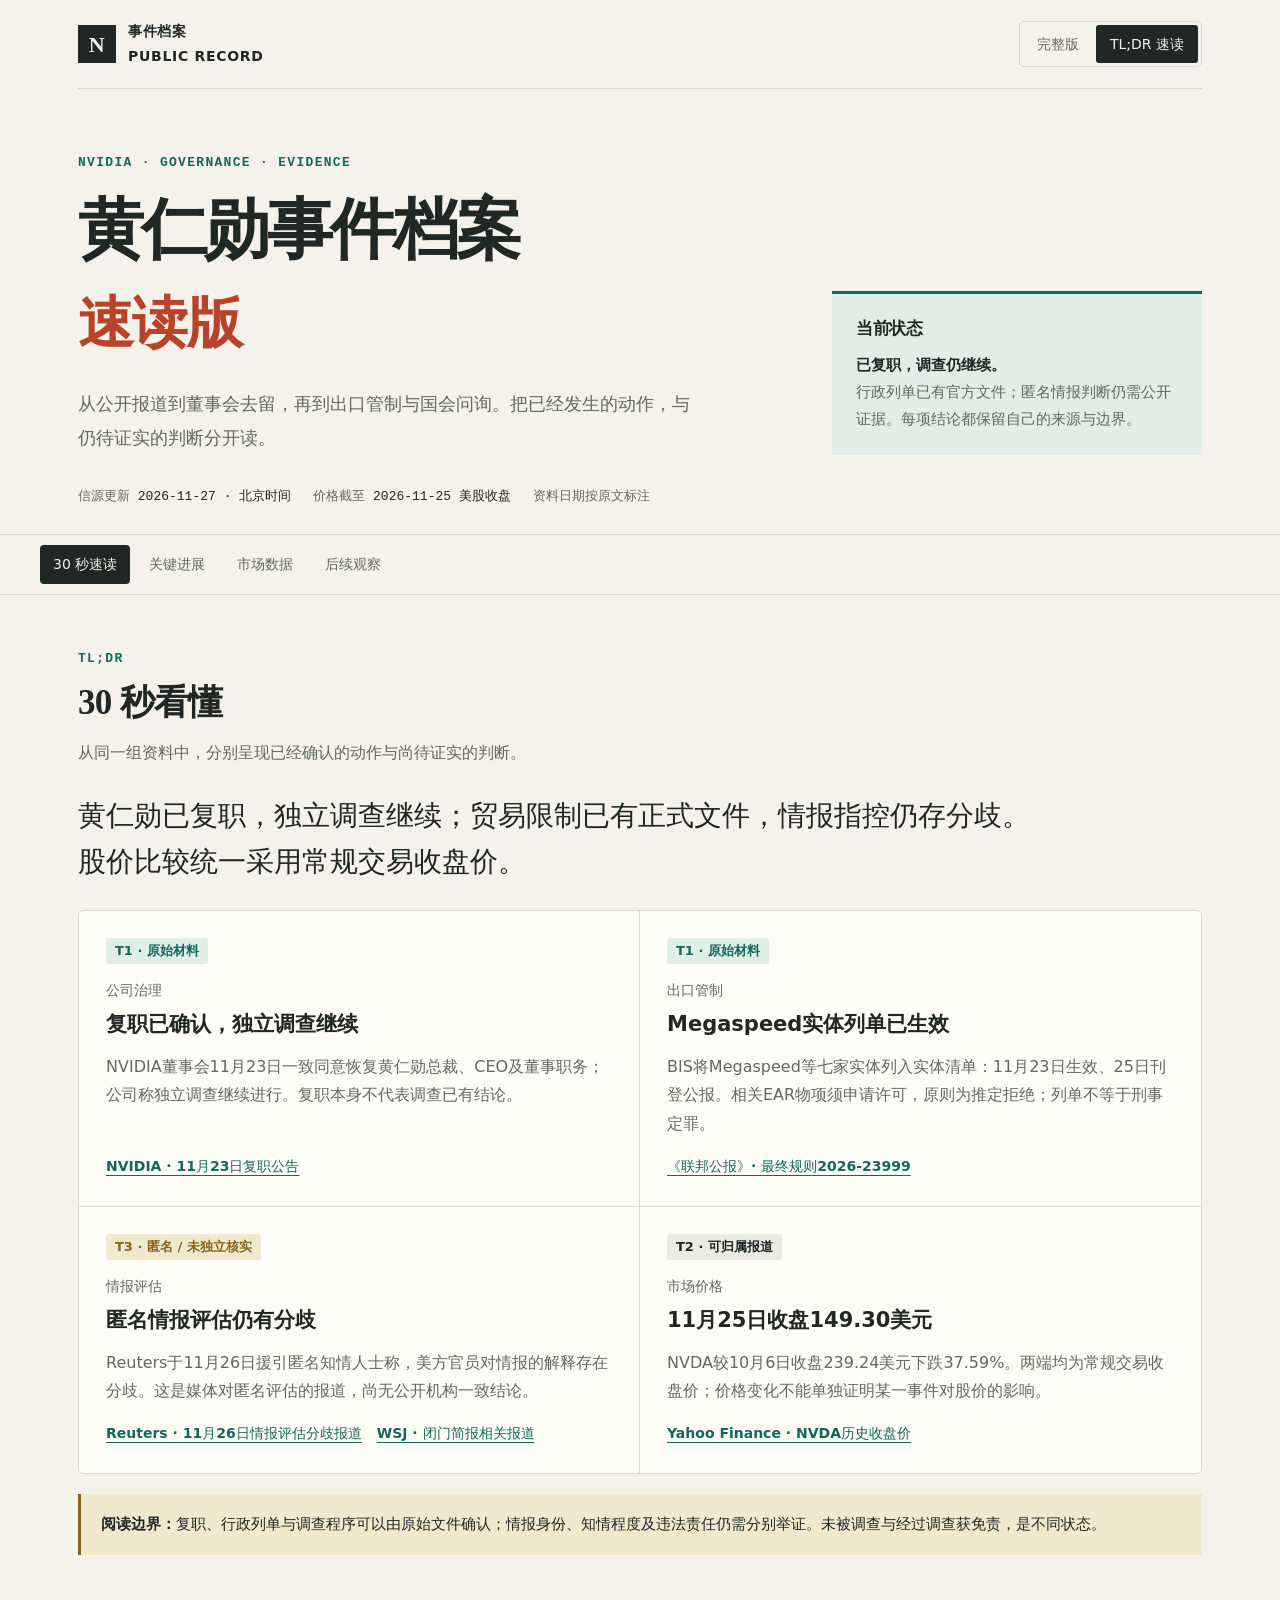
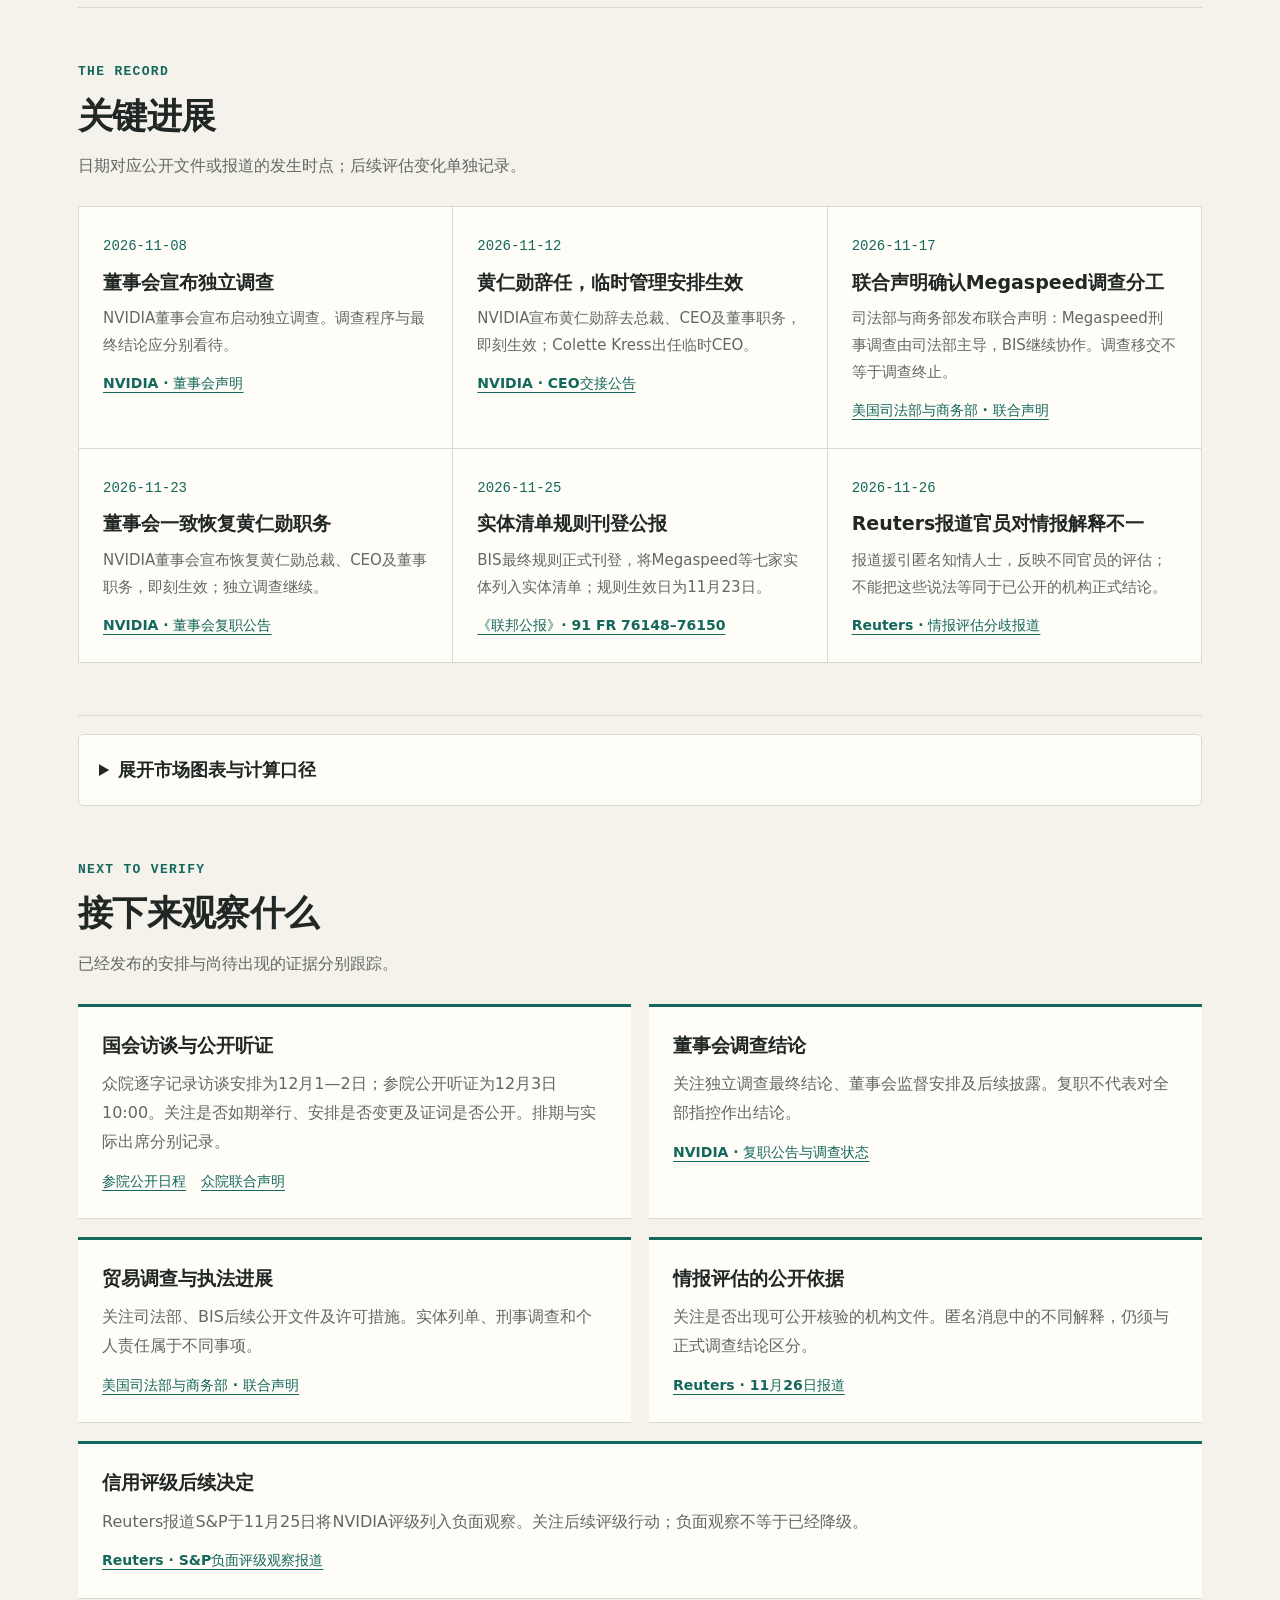
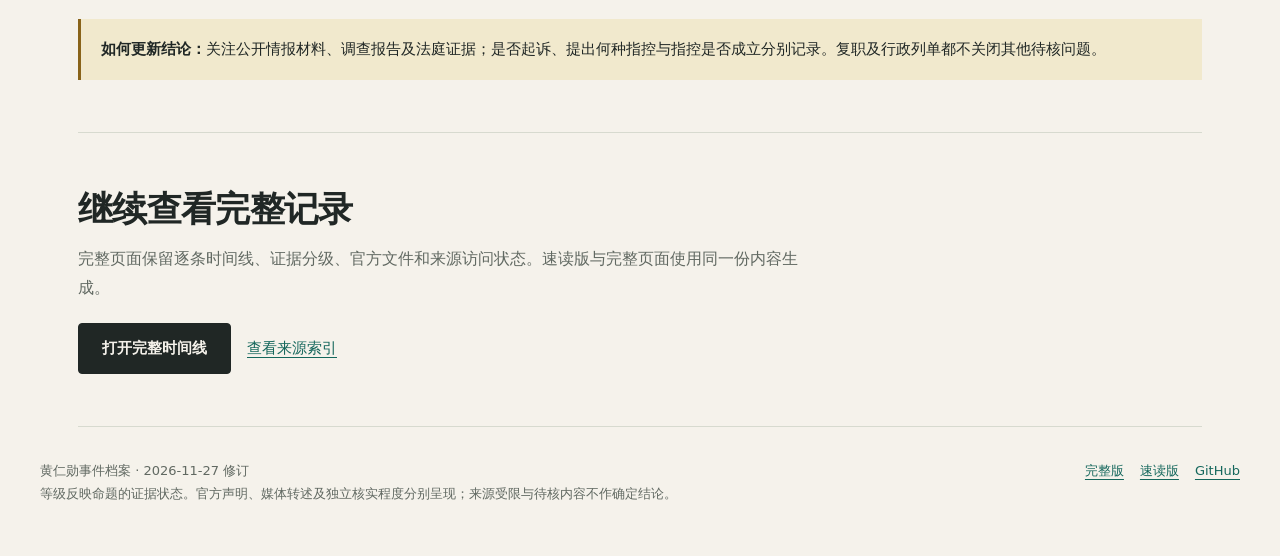
==== tldr.html @ 123e8fb9 "feat: publish audited timeline and TLDR redesign Publish synchronized full and TLDR editions with ev" ====
<!doctype html><html lang="zh-CN"><head><meta charset="utf-8"><meta name="viewport" content="width=device-width,initial-scale=1"><meta name="color-scheme" content="light dark"><title>黄仁勋事件档案 · 速读版</title><meta name="description" content="黄仁勋事件的公开记录与信源审计：区分官方文件、媒体报道与待核判断。2026-11-27更新；完整时间线与TLDR同源。"><link rel="icon" href="data:image/svg+xml,%3Csvg xmlns=%27http://www.w3.org/2000/svg%27 viewBox=%270 0 64 64%27%3E%3Crect width=%2764%27 height=%2764%27 fill=%27%2314675c%27/%3E%3Ctext x=%2732%27 y=%2745%27 text-anchor=%27middle%27 fill=%27white%27 font-size=%2740%27 font-family=%27Georgia%27%3EN%3C/text%3E%3C/svg%3E"><link rel="stylesheet" href="assets/site.css"><link rel="stylesheet" href="assets/market.css"><script defer src="assets/site.js"></script><script defer src="assets/market.js"></script></head><body class="short"><a class="skip" href="#main">跳到正文</a><header class="frame"><div class="topbar"><a class="brand" href="index.html"><span class="brand-mark" aria-hidden="true">N</span><span>事件档案<br>PUBLIC RECORD</span></a><nav class="edition-tabs" aria-label="阅读版本"><a href="index.html" >完整版</a><a href="tldr.html" aria-current=page>TL;DR 速读</a></nav></div><div class="hero"><div><p class="eyebrow">NVIDIA · GOVERNANCE · EVIDENCE</p><h1>黄仁勋事件档案<em>速读版</em></h1><p class="hero-dek">从公开报道到董事会去留，再到出口管制与国会问询。把已经发生的动作，与仍待证实的判断分开读。</p></div><aside class="hero-aside"><h2>当前状态</h2><p><strong>已复职，调查仍继续。</strong><br>行政列单已有官方文件；匿名情报判断仍需公开证据。每项结论都保留自己的来源与边界。</p></aside></div><div class="audit-stamp"><span>信源更新 <b>2026-11-27 · 北京时间</b></span><span>价格截至 <b>2026-11-25 美股收盘</b></span><span>资料日期按原文标注</span></div></header><div class="nav-shell"><nav class="frame section-nav" aria-label="章节导航"><a href="#summary">30 秒速读</a><a href="#overview">关键进展</a><a href="#market-details">市场数据</a><a href="#verdict">后续观察</a></nav></div><main class="frame" id="main"><section id="summary" class="section"><div class="section-head"><div><p class=eyebrow>TL;DR</p><h2>30 秒看懂</h2><p class=section-intro>从同一组资料中，分别呈现已经确认的动作与尚待证实的判断。</p></div></div><p class="summary-lead">黄仁勋已复职，独立调查继续；贸易限制已有正式文件，情报指控仍存分歧。股价比较统一采用常规交易收盘价。</p><div class="summary-grid"><article class="summary-card"><span class="badge t1">T1 · 原始材料</span><p class="small-label">公司治理</p><h3>复职已确认，独立调查继续</h3><p>NVIDIA董事会11月23日一致同意恢复黄仁勋总裁、CEO及董事职务；公司称独立调查继续进行。复职本身不代表调查已有结论。</p><div class="link-row"><a href="https://nvidianews.nvidia.com/news/nvidia-board-reinstates-jensen-huang-as-president-ceo-and-board-director" target="_blank" rel="noopener noreferrer">NVIDIA · 11月23日复职公告</a></div></article><article class="summary-card"><span class="badge t1">T1 · 原始材料</span><p class="small-label">出口管制</p><h3>Megaspeed实体列单已生效</h3><p>BIS将Megaspeed等七家实体列入实体清单：11月23日生效、25日刊登公报。相关EAR物项须申请许可，原则为推定拒绝；列单不等于刑事定罪。</p><div class="link-row"><a href="https://www.govinfo.gov/content/pkg/FR-2026-11-25/html/2026-23999.htm" target="_blank" rel="noopener noreferrer">《联邦公报》· 最终规则2026-23999</a></div></article><article class="summary-card"><span class="badge t3">T3 · 匿名 / 未独立核实</span><p class="small-label">情报评估</p><h3>匿名情报评估仍有分歧</h3><p>Reuters于11月26日援引匿名知情人士称，美方官员对情报的解释存在分歧。这是媒体对匿名评估的报道，尚无公开机构一致结论。</p><div class="link-row"><a href="https://www.reuters.com/world/us/us-officials-divided-over-chinese-spying-allegations-following-jensen-huangs-2026-11-26/" target="_blank" rel="noopener noreferrer">Reuters · 11月26日情报评估分歧报道</a><a href="https://www.wsj.com/politics/national-security/no-evidence-china-orchestrated-jensen-huangs-affair-officials-brief-congress-00228bb7" target="_blank" rel="noopener noreferrer">WSJ · 闭门简报相关报道</a></div></article><article class="summary-card"><span class="badge t2">T2 · 可归属报道</span><p class="small-label">市场价格</p><h3>11月25日收盘149.30美元</h3><p>NVDA较10月6日收盘239.24美元下跌37.59%。两端均为常规交易收盘价；价格变化不能单独证明某一事件对股价的影响。</p><div class="link-row"><a href="https://finance.yahoo.com/quote/NVDA/history/" target="_blank" rel="noopener noreferrer">Yahoo Finance · NVDA历史收盘价</a></div></article></div><p class="reading-boundary"><b>阅读边界：</b>复职、行政列单与调查程序可以由原始文件确认；情报身份、知情程度及违法责任仍需分别举证。未被调查与经过调查获免责，是不同状态。</p></section><section id="overview" class="section"><div class="section-head"><div><p class=eyebrow>THE RECORD</p><h2>关键进展</h2><p class=section-intro>日期对应公开文件或报道的发生时点；后续评估变化单独记录。</p></div></div><div class="milestone-grid"><article class="milestone"><time>2026-11-08</time><h3>董事会宣布独立调查</h3><p>NVIDIA董事会宣布启动独立调查。调查程序与最终结论应分别看待。</p><div class="link-row"><a href="https://nvidianews.nvidia.com/news/statement-from-nvidia-board-of-directors" target="_blank" rel="noopener noreferrer">NVIDIA · 董事会声明</a></div></article><article class="milestone"><time>2026-11-12</time><h3>黄仁勋辞任，临时管理安排生效</h3><p>NVIDIA宣布黄仁勋辞去总裁、CEO及董事职务，即刻生效；Colette Kress出任临时CEO。</p><div class="link-row"><a href="https://nvidianews.nvidia.com/news/nvidia-announces-ceo-transition" target="_blank" rel="noopener noreferrer">NVIDIA · CEO交接公告</a></div></article><article class="milestone"><time>2026-11-17</time><h3>联合声明确认Megaspeed调查分工</h3><p>司法部与商务部发布联合声明：Megaspeed刑事调查由司法部主导，BIS继续协作。调查移交不等于调查终止。</p><div class="link-row"><a href="https://www.justice.gov/opa/pr/joint-statement-department-commerce-and-department-justice-megaspeed-investigation" target="_blank" rel="noopener noreferrer">美国司法部与商务部 · 联合声明</a></div></article><article class="milestone"><time>2026-11-23</time><h3>董事会一致恢复黄仁勋职务</h3><p>NVIDIA董事会宣布恢复黄仁勋总裁、CEO及董事职务，即刻生效；独立调查继续。</p><div class="link-row"><a href="https://nvidianews.nvidia.com/news/nvidia-board-reinstates-jensen-huang-as-president-ceo-and-board-director" target="_blank" rel="noopener noreferrer">NVIDIA · 董事会复职公告</a></div></article><article class="milestone"><time>2026-11-25</time><h3>实体清单规则刊登公报</h3><p>BIS最终规则正式刊登，将Megaspeed等七家实体列入实体清单；规则生效日为11月23日。</p><div class="link-row"><a href="https://www.govinfo.gov/content/pkg/FR-2026-11-25/html/2026-23999.htm" target="_blank" rel="noopener noreferrer">《联邦公报》· 91 FR 76148–76150</a></div></article><article class="milestone"><time>2026-11-26</time><h3>Reuters报道官员对情报解释不一</h3><p>报道援引匿名知情人士，反映不同官员的评估；不能把这些说法等同于已公开的机构正式结论。</p><div class="link-row"><a href="https://www.reuters.com/world/us/us-officials-divided-over-chinese-spying-allegations-following-jensen-huangs-2026-11-26/" target="_blank" rel="noopener noreferrer">Reuters · 情报评估分歧报道</a></div></article></div></section><details class="archive-details" id="market-details"><summary>展开市场图表与计算口径</summary><section id="market" class="section market-section" aria-labelledby="market-heading">
  <header class="market-header">
    <div>
      <p class="market-kicker">市场反应 · 收盘口径</p>
      <h2 id="market-heading">反弹之后，回到同一个比较基准</h2>
      <p class="market-intro">复职日上涨后，NVDA 在随后两个交易日累计回落 <strong>9.54%</strong>。截至 11 月 25 日收盘，股价较 10 月 6 日比较基准仍低 <strong>37.59%</strong>。</p>
      <p class="market-asof">数据截至 2026-11-25 美国市场收盘 · <span class="market-badge">T2 · 行情数据</span></p>
    </div>
  </header>

  <div class="market-highlights" aria-label="关键价格变化">
    <div class="market-highlight">
      <span class="market-label">复职日上涨</span>
      <strong class="market-big market-positive">+31.48<span>%</span></strong>
      <p>11-20 至 11-23<br><span class="market-number">$125.53 至 $165.05</span></p>
    </div>
    <div class="market-highlight">
      <span class="market-label">随后两交易日回落</span>
      <strong class="market-big market-negative">−9.54<span>%</span></strong>
      <p>11-23 至 11-25<br><span class="market-number">$165.05 至 $149.30</span></p>
    </div>
    <div class="market-highlight">
      <span class="market-label">距 10 月比较基准</span>
      <strong class="market-big market-negative">−37.59<span>%</span></strong>
      <p>10-06 至 11-25<br><span class="market-number">$239.24 至 $149.30</span></p>
    </div>
  </div>

  <div class="market-explorer" hidden>
    <div class="market-chart-heading">
      <div>
        <p class="market-kicker">选定交易日 · 2026</p>
        <h3 id="market-chart-heading">五个收盘时点</h3>
      </div>
      <span class="market-badge">T2</span>
    </div>

    <div class="market-controls">
      <fieldset class="market-view-control">
        <legend>图表显示</legend>
        <div class="market-segmented">
          <input type="radio" id="market-view-price" name="market-view" value="price" checked>
          <label for="market-view-price">收盘价格</label>
          <input type="radio" id="market-view-return" name="market-view" value="return">
          <label for="market-view-return">相对涨跌</label>
        </div>
      </fieldset>
      <div class="market-base-control">
        <label for="market-base">比较基准</label>
        <select id="market-base">
          <option value="2026-10-06">10-06 · 比较基准 $239.24</option>
          <option value="2026-11-20">11-20 · 复职前收盘 $125.53</option>
          <option value="2026-11-23">11-23 · 复职日收盘 $165.05</option>
        </select>
      </div>
    </div>

    <figure class="market-figure" aria-labelledby="market-chart-heading" aria-describedby="market-chart-note">
      <div class="market-plot-meta">
        <span id="market-axis-unit">美元 · Close</span>
        <span class="market-baseline-key"><i aria-hidden="true"></i><span id="market-baseline-label">基准 10-06 · $239.24</span></span>
      </div>
      <div class="market-plot">
        <div class="market-axis" aria-hidden="true"></div>
        <div class="market-plot-body">
          <div class="market-grid" aria-hidden="true"></div>
          <div class="market-baseline" aria-hidden="true"></div>
          <div class="market-columns" role="group" aria-label="选择收盘日期；左右方向键切换"></div>
        </div>
      </div>
      <figcaption id="market-chart-note" class="market-chart-note">每一点代表一个收盘价，日期间距不代表间隔天数。青绿表示高于所选基准，赭红表示低于基准。图内标注取整，精确值见下方；未展示日期及日内走势不作插值。</figcaption>
    </figure>

    <div class="market-readout" aria-live="polite" aria-atomic="true">
      <div>
        <p id="market-selected-date" class="market-selected-date">2026-11-25 · 最近已核收盘</p>
        <strong id="market-selected-close" class="market-selected-close">$149.30</strong>
      </div>
      <div class="market-readout-return">
        <span id="market-selected-comparison-label">较 10-06 收盘</span>
        <strong id="market-selected-return" class="market-negative">−37.59%</strong>
        <span id="market-selected-day-change">较上一交易日 −3.91%</span>
      </div>
    </div>
    <p class="market-interaction-hint">点选图中日期查看；键盘可用左右方向键切换日期。</p>
  </div>

  <div class="market-data-block">
    <div class="market-data-heading">
      <h3 id="market-table-heading">收盘数据表</h3>
      <p>图示五个关键交易日；另附 11 月 16 日收盘。</p>
    </div>
    <div class="market-table-scroll" role="region" aria-labelledby="market-table-heading" tabindex="0">
      <table class="market-table">
        <caption>2026 年 · 美元 · 常规交易收盘（T2）</caption>
        <thead>
          <tr><th scope="col">交易日</th><th scope="col">收盘价</th><th scope="col" id="market-table-comparison">较 10-06 收盘</th></tr>
        </thead>
        <tbody>
          <tr data-market-date="2026-10-06" data-market-close="239.24" data-market-plot="true" data-market-event="比较基准">
            <th scope="row"><time datetime="2026-10-06">10-06</time></th><td class="market-number">239.24</td><td class="market-number market-table-return">0.00%</td>
          </tr>
          <tr data-market-date="2026-11-16" data-market-close="156.14" data-market-event="已核收盘" data-market-previous-close="162.85">
            <th scope="row"><time datetime="2026-11-16">11-16</time></th><td class="market-number">156.14</td><td class="market-number market-table-return market-negative">−34.73%</td>
          </tr>
          <tr data-market-date="2026-11-20" data-market-close="125.53" data-market-plot="true" data-market-event="复职前一交易日">
            <th scope="row"><time datetime="2026-11-20">11-20</time></th><td class="market-number">125.53</td><td class="market-number market-table-return market-negative">−47.53%</td>
          </tr>
          <tr data-market-date="2026-11-23" data-market-close="165.05" data-market-plot="true" data-market-event="复职公告当日" data-market-previous-close="125.53">
            <th scope="row"><time datetime="2026-11-23">11-23</time></th><td class="market-number">165.05</td><td class="market-number market-table-return market-negative">−31.01%</td>
          </tr>
          <tr data-market-date="2026-11-24" data-market-close="155.38" data-market-plot="true" data-market-event="复职后首个交易日" data-market-previous-close="165.05">
            <th scope="row"><time datetime="2026-11-24">11-24</time></th><td class="market-number">155.38</td><td class="market-number market-table-return market-negative">−35.05%</td>
          </tr>
          <tr data-market-date="2026-11-25" data-market-close="149.30" data-market-plot="true" data-market-event="最近已核收盘" data-market-previous-close="155.38">
            <th scope="row"><time datetime="2026-11-25">11-25</time></th><td class="market-number">149.30</td><td class="market-number market-table-return market-negative">−37.59%</td>
          </tr>
        </tbody>
      </table>
    </div>
    <p class="market-data-note">11 月 16 日收 <strong>$156.14</strong>，较 11 月 13 日的 $162.85 下跌 <strong>4.12%</strong>。该日线记录不用于证明此前列示的精确分钟报价。</p>
  </div>

  <details id="market-provenance" class="market-method">
    <summary>完整 37 个交易日：收盘走势与 OHLCV 表</summary>
    <div class="market-method-content">
      <div class="market-data-heading">
        <h3 id="market-daily-heading">从 10 月 6 日到 11 月 25 日</h3>
        <span class="market-badge">T2 · 同一供应商日线</span>
      </div>
      <p>下图覆盖这段期间的全部 <strong>37 个交易日</strong>。开盘、最高、最低、收盘与成交量统一取自 Stock Analysis 的常规交易日线表，页面注明上游为 S&amp;P Global Market Intelligence；数据读取于 2026 年 11 月 27 日，已保存随页 CSV。</p>
      <figure aria-labelledby="market-daily-heading" aria-describedby="market-daily-note">
        <div class="market-table-scroll" role="region" tabindex="0" aria-label="37 个交易日收盘图，可横向滚动">
          <svg aria-labelledby="market-daily-title market-daily-desc" class="market-daily-chart" role="img" id="market-daily-chart" viewBox="0 0 1060 360" width="1060" height="360" style="display:block;width:100%;min-width:1060px;height:auto;background:var(--card,#faf7ee);"><title id="market-daily-title">NVDA每日常规交易收盘价</title><desc id="market-daily-desc">2026 年 10 月 6 日至 11 月 25 日的 37 个交易日收盘价。首日 239.24 美元，11 月 20 日 125.53 美元，11 月 23 日 165.05 美元，末日 149.30 美元。横轴按交易日等距排列，纵轴 110 至 250 美元。完整数值见图后 OHLCV 表。</desc><line stroke="var(--rule)" x1="66" x2="1000" y1="271.29" y2="271.29"/><text fill="var(--muted)" font-size="14" text-anchor="end" x="54" y="275.29">$120</text><line stroke="var(--rule)" x1="66" x2="1000" y1="215.14" y2="215.14"/><text fill="var(--muted)" font-size="14" text-anchor="end" x="54" y="219.14">$150</text><line stroke="var(--rule)" x1="66" x2="1000" y1="159.00" y2="159.00"/><text fill="var(--muted)" font-size="14" text-anchor="end" x="54" y="163.00">$180</text><line stroke="var(--rule)" x1="66" x2="1000" y1="102.86" y2="102.86"/><text fill="var(--muted)" font-size="14" text-anchor="end" x="54" y="106.86">$210</text><line stroke="var(--rule)" x1="66" x2="1000" y1="46.71" y2="46.71"/><text fill="var(--muted)" font-size="14" text-anchor="end" x="54" y="50.71">$240</text><polyline fill="none" points="66.00,48.14 91.94,51.45 117.89,64.53 143.83,66.78 169.78,72.32 195.72,68.20 221.67,81.71 247.61,89.33 273.56,95.13 299.50,89.59 325.44,90.75 351.39,80.46 377.33,98.72 403.28,101.06 429.22,91.63 455.17,88.00 481.11,92.79 507.06,96.01 533.00,112.89 558.94,117.72 584.89,109.05 610.83,121.33 636.78,156.01 662.72,146.57 688.67,161.49 714.61,179.79 740.56,170.73 766.50,184.84 792.44,191.10 818.39,203.65 844.33,204.92 870.28,213.35 896.22,222.67 922.17,260.94 948.11,186.98 974.06,205.07 1000.00,216.45" stroke="var(--teal,#0d5c57)" stroke-linejoin="round" stroke-width="3"/><circle cx="66.00" cy="48.14" fill="var(--teal,#0d5c57)" r="3.5"><title>2026-10-06：收盘239.24美元</title></circle><text fill="var(--ink)" font-size="14" text-anchor="start" x="66.00" y="38.14">10-06 · $239.24</text><circle cx="91.94" cy="51.45" fill="var(--teal,#0d5c57)" r="3.5"><title>2026-10-07：收盘237.47美元</title></circle><circle cx="117.89" cy="64.53" fill="var(--teal,#0d5c57)" r="3.5"><title>2026-10-08：收盘230.48美元</title></circle><circle cx="143.83" cy="66.78" fill="var(--teal,#0d5c57)" r="3.5"><title>2026-10-09：收盘229.28美元</title></circle><circle cx="169.78" cy="72.32" fill="var(--teal,#0d5c57)" r="3.5"><title>2026-10-12：收盘226.32美元</title></circle><circle cx="195.72" cy="68.20" fill="var(--teal,#0d5c57)" r="3.5"><title>2026-10-13：收盘228.52美元</title></circle><circle cx="221.67" cy="81.71" fill="var(--teal,#0d5c57)" r="3.5"><title>2026-10-14：收盘221.30美元</title></circle><circle cx="247.61" cy="89.33" fill="var(--teal,#0d5c57)" r="3.5"><title>2026-10-15：收盘217.23美元</title></circle><circle cx="273.56" cy="95.13" fill="var(--teal,#0d5c57)" r="3.5"><title>2026-10-16：收盘214.13美元</title></circle><circle cx="299.50" cy="89.59" fill="var(--teal,#0d5c57)" r="3.5"><title>2026-10-19：收盘217.09美元</title></circle><circle cx="325.44" cy="90.75" fill="var(--teal,#0d5c57)" r="3.5"><title>2026-10-20：收盘216.47美元</title></circle><circle cx="351.39" cy="80.46" fill="var(--teal,#0d5c57)" r="3.5"><title>2026-10-21：收盘221.97美元</title></circle><circle cx="377.33" cy="98.72" fill="var(--teal,#0d5c57)" r="3.5"><title>2026-10-22：收盘212.21美元</title></circle><circle cx="403.28" cy="101.06" fill="var(--teal,#0d5c57)" r="3.5"><title>2026-10-23：收盘210.96美元</title></circle><circle cx="429.22" cy="91.63" fill="var(--teal,#0d5c57)" r="3.5"><title>2026-10-26：收盘216.00美元</title></circle><circle cx="455.17" cy="88.00" fill="var(--teal,#0d5c57)" r="3.5"><title>2026-10-27：收盘217.94美元</title></circle><circle cx="481.11" cy="92.79" fill="var(--teal,#0d5c57)" r="3.5"><title>2026-10-28：收盘215.38美元</title></circle><circle cx="507.06" cy="96.01" fill="var(--teal,#0d5c57)" r="3.5"><title>2026-10-29：收盘213.66美元</title></circle><circle cx="533.00" cy="112.89" fill="var(--teal,#0d5c57)" r="3.5"><title>2026-10-30：收盘204.64美元</title></circle><circle cx="558.94" cy="117.72" fill="var(--teal,#0d5c57)" r="3.5"><title>2026-11-02：收盘202.06美元</title></circle><circle cx="584.89" cy="109.05" fill="var(--teal,#0d5c57)" r="3.5"><title>2026-11-03：收盘206.69美元</title></circle><circle cx="610.83" cy="121.33" fill="var(--teal,#0d5c57)" r="3.5"><title>2026-11-04：收盘200.13美元</title></circle><circle cx="636.78" cy="156.01" fill="var(--teal,#0d5c57)" r="3.5"><title>2026-11-05：收盘181.60美元</title></circle><circle cx="662.72" cy="146.57" fill="var(--teal,#0d5c57)" r="3.5"><title>2026-11-06：收盘186.64美元</title></circle><circle cx="688.67" cy="161.49" fill="var(--teal,#0d5c57)" r="3.5"><title>2026-11-09：收盘178.67美元</title></circle><circle cx="714.61" cy="179.79" fill="var(--teal,#0d5c57)" r="3.5"><title>2026-11-10：收盘168.89美元</title></circle><circle cx="740.56" cy="170.73" fill="var(--teal,#0d5c57)" r="3.5"><title>2026-11-11：收盘173.73美元</title></circle><circle cx="766.50" cy="184.84" fill="var(--teal,#0d5c57)" r="3.5"><title>2026-11-12：收盘166.19美元</title></circle><text fill="var(--ink)" font-size="14" text-anchor="middle" x="766.50" y="167.84">11-12 · $166.19</text><circle cx="792.44" cy="191.10" fill="var(--teal,#0d5c57)" r="3.5"><title>2026-11-13：收盘162.85美元</title></circle><circle cx="818.39" cy="203.65" fill="var(--teal,#0d5c57)" r="3.5"><title>2026-11-16：收盘156.14美元</title></circle><circle cx="844.33" cy="204.92" fill="var(--teal,#0d5c57)" r="3.5"><title>2026-11-17：收盘155.46美元</title></circle><circle cx="870.28" cy="213.35" fill="var(--teal,#0d5c57)" r="3.5"><title>2026-11-18：收盘150.96美元</title></circle><circle cx="896.22" cy="222.67" fill="var(--teal,#0d5c57)" r="3.5"><title>2026-11-19：收盘145.98美元</title></circle><circle cx="922.17" cy="260.94" fill="var(--teal,#0d5c57)" r="3.5"><title>2026-11-20：收盘125.53美元</title></circle><text fill="var(--ink)" font-size="14" text-anchor="end" x="922.17" y="288.94">11-20 · $125.53</text><circle cx="948.11" cy="186.98" fill="var(--teal,#0d5c57)" r="3.5"><title>2026-11-23：收盘165.05美元</title></circle><text fill="var(--ink)" font-size="14" text-anchor="end" x="948.11" y="165.98">11-23 · $165.05</text><circle cx="974.06" cy="205.07" fill="var(--teal,#0d5c57)" r="3.5"><title>2026-11-24：收盘155.38美元</title></circle><circle cx="1000.00" cy="216.45" fill="var(--teal,#0d5c57)" r="3.5"><title>2026-11-25：收盘149.30美元</title></circle><text fill="var(--ink)" font-size="14" text-anchor="end" x="1000.00" y="241.45">11-25 · $149.30</text><text fill="var(--muted)" font-size="14" text-anchor="middle" x="66.00" y="332">10-06</text><text fill="var(--muted)" font-size="14" text-anchor="middle" x="299.50" y="332">10-19</text><text fill="var(--muted)" font-size="14" text-anchor="middle" x="507.06" y="332">10-29</text><text fill="var(--muted)" font-size="14" text-anchor="middle" x="766.50" y="332">11-12</text><text fill="var(--muted)" font-size="14" text-anchor="middle" x="1000.00" y="332">11-25</text></svg>
        </div>
        <figcaption id="market-daily-note" class="market-chart-note">横轴按交易日等距排列；纵轴为 110–250 美元，未从零起算。图线仅连接每日 Close，不补造日内价格，也不识别消息对价格变化的因果贡献。手机上可横向滑动，下表列出全部精确值。</figcaption>
      </figure>
      <div class="market-data-block">
        <h3 id="market-daily-table-heading">每日 OHLCV 与较前收涨跌</h3>
        <p>“较前收”按当日 Close ÷ 上一交易日 Close − 1 计算。首行未载入前一交易日，因此不列日涨跌幅。成交量统一使用同一供应商，不混用旧分钟采集值。</p>
        <div class="market-table-scroll" role="region" tabindex="0" aria-labelledby="market-daily-table-heading">
          <table id="market-daily-table" class="market-table" style="min-width:900px;white-space:nowrap;"><caption>2026 年 · 美国交易日 · 价格：美元/股 · 成交量：股 · T2</caption><thead><tr><th scope="col">交易日</th><th scope="col">开盘</th><th scope="col">最高</th><th scope="col">最低</th><th scope="col">收盘</th><th scope="col">较前收</th><th scope="col">成交量（股）</th></tr></thead><tbody><tr><th scope="row"><time datetime="2026-10-06">2026-10-06</time></th><td class="market-number">242.10</td><td class="market-number">243.37</td><td class="market-number">238.93</td><td class="market-number">239.24</td><td class="market-number">—</td><td class="market-number">101,701,855</td></tr><tr><th scope="row"><time datetime="2026-10-07">2026-10-07</time></th><td class="market-number">237.69</td><td class="market-number">239.08</td><td class="market-number">236.38</td><td class="market-number">237.47</td><td class="market-number market-negative">−0.74%</td><td class="market-number">81,772,404</td></tr><tr><th scope="row"><time datetime="2026-10-08">2026-10-08</time></th><td class="market-number">234.92</td><td class="market-number">237.07</td><td class="market-number">229.85</td><td class="market-number">230.48</td><td class="market-number market-negative">−2.94%</td><td class="market-number">118,697,435</td></tr><tr><th scope="row"><time datetime="2026-10-09">2026-10-09</time></th><td class="market-number">233.84</td><td class="market-number">233.92</td><td class="market-number">229.11</td><td class="market-number">229.28</td><td class="market-number market-negative">−0.52%</td><td class="market-number">84,645,559</td></tr><tr><th scope="row"><time datetime="2026-10-12">2026-10-12</time></th><td class="market-number">228.73</td><td class="market-number">228.86</td><td class="market-number">224.90</td><td class="market-number">226.32</td><td class="market-number market-negative">−1.29%</td><td class="market-number">70,690,254</td></tr><tr><th scope="row"><time datetime="2026-10-13">2026-10-13</time></th><td class="market-number">224.34</td><td class="market-number">228.64</td><td class="market-number">223.06</td><td class="market-number">228.52</td><td class="market-number market-positive">+0.97%</td><td class="market-number">84,036,941</td></tr><tr><th scope="row"><time datetime="2026-10-14">2026-10-14</time></th><td class="market-number">225.53</td><td class="market-number">226.00</td><td class="market-number">219.64</td><td class="market-number">221.30</td><td class="market-number market-negative">−3.16%</td><td class="market-number">118,730,083</td></tr><tr><th scope="row"><time datetime="2026-10-15">2026-10-15</time></th><td class="market-number">215.30</td><td class="market-number">218.47</td><td class="market-number">212.85</td><td class="market-number">217.23</td><td class="market-number market-negative">−1.84%</td><td class="market-number">127,087,854</td></tr><tr><th scope="row"><time datetime="2026-10-16">2026-10-16</time></th><td class="market-number">216.56</td><td class="market-number">218.68</td><td class="market-number">213.32</td><td class="market-number">214.13</td><td class="market-number market-negative">−1.43%</td><td class="market-number">121,252,522</td></tr><tr><th scope="row"><time datetime="2026-10-19">2026-10-19</time></th><td class="market-number">218.10</td><td class="market-number">219.62</td><td class="market-number">214.70</td><td class="market-number">217.09</td><td class="market-number market-positive">+1.38%</td><td class="market-number">98,684,721</td></tr><tr><th scope="row"><time datetime="2026-10-20">2026-10-20</time></th><td class="market-number">215.98</td><td class="market-number">218.46</td><td class="market-number">212.77</td><td class="market-number">216.47</td><td class="market-number market-negative">−0.29%</td><td class="market-number">79,609,078</td></tr><tr><th scope="row"><time datetime="2026-10-21">2026-10-21</time></th><td class="market-number">220.96</td><td class="market-number">222.19</td><td class="market-number">217.66</td><td class="market-number">221.97</td><td class="market-number market-positive">+2.54%</td><td class="market-number">87,085,733</td></tr><tr><th scope="row"><time datetime="2026-10-22">2026-10-22</time></th><td class="market-number">217.13</td><td class="market-number">218.88</td><td class="market-number">211.26</td><td class="market-number">212.21</td><td class="market-number market-negative">−4.40%</td><td class="market-number">125,407,615</td></tr><tr><th scope="row"><time datetime="2026-10-23">2026-10-23</time></th><td class="market-number">210.99</td><td class="market-number">213.85</td><td class="market-number">210.18</td><td class="market-number">210.96</td><td class="market-number market-negative">−0.59%</td><td class="market-number">80,189,765</td></tr><tr><th scope="row"><time datetime="2026-10-26">2026-10-26</time></th><td class="market-number">213.11</td><td class="market-number">217.75</td><td class="market-number">212.61</td><td class="market-number">216.00</td><td class="market-number market-positive">+2.39%</td><td class="market-number">90,829,293</td></tr><tr><th scope="row"><time datetime="2026-10-27">2026-10-27</time></th><td class="market-number">218.31</td><td class="market-number">219.19</td><td class="market-number">215.53</td><td class="market-number">217.94</td><td class="market-number market-positive">+0.90%</td><td class="market-number">84,799,695</td></tr><tr><th scope="row"><time datetime="2026-10-28">2026-10-28</time></th><td class="market-number">219.92</td><td class="market-number">219.99</td><td class="market-number">214.47</td><td class="market-number">215.38</td><td class="market-number market-negative">−1.17%</td><td class="market-number">93,030,154</td></tr><tr><th scope="row"><time datetime="2026-10-29">2026-10-29</time></th><td class="market-number">214.36</td><td class="market-number">215.33</td><td class="market-number">212.08</td><td class="market-number">213.66</td><td class="market-number market-negative">−0.80%</td><td class="market-number">77,568,070</td></tr><tr><th scope="row"><time datetime="2026-10-30">2026-10-30</time></th><td class="market-number">208.94</td><td class="market-number">209.06</td><td class="market-number">200.92</td><td class="market-number">204.64</td><td class="market-number market-negative">−4.22%</td><td class="market-number">168,386,423</td></tr><tr><th scope="row"><time datetime="2026-11-02">2026-11-02</time></th><td class="market-number">207.53</td><td class="market-number">209.98</td><td class="market-number">201.66</td><td class="market-number">202.06</td><td class="market-number market-negative">−1.26%</td><td class="market-number">119,272,174</td></tr><tr><th scope="row"><time datetime="2026-11-03">2026-11-03</time></th><td class="market-number">207.96</td><td class="market-number">209.14</td><td class="market-number">205.93</td><td class="market-number">206.69</td><td class="market-number market-positive">+2.29%</td><td class="market-number">91,943,391</td></tr><tr><th scope="row"><time datetime="2026-11-04">2026-11-04</time></th><td class="market-number">203.50</td><td class="market-number">206.79</td><td class="market-number">199.68</td><td class="market-number">200.13</td><td class="market-number market-negative">−3.17%</td><td class="market-number">149,033,316</td></tr><tr><th scope="row"><time datetime="2026-11-05">2026-11-05</time></th><td class="market-number">196.07</td><td class="market-number">196.25</td><td class="market-number">181.46</td><td class="market-number">181.60</td><td class="market-number market-negative">−9.26%</td><td class="market-number">306,127,783</td></tr><tr><th scope="row"><time datetime="2026-11-06">2026-11-06</time></th><td class="market-number">191.10</td><td class="market-number">194.90</td><td class="market-number">185.22</td><td class="market-number">186.64</td><td class="market-number market-positive">+2.78%</td><td class="market-number">180,212,285</td></tr><tr><th scope="row"><time datetime="2026-11-09">2026-11-09</time></th><td class="market-number">173.07</td><td class="market-number">179.92</td><td class="market-number">170.24</td><td class="market-number">178.67</td><td class="market-number market-negative">−4.27%</td><td class="market-number">462,719,328</td></tr><tr><th scope="row"><time datetime="2026-11-10">2026-11-10</time></th><td class="market-number">173.97</td><td class="market-number">174.69</td><td class="market-number">165.89</td><td class="market-number">168.89</td><td class="market-number market-negative">−5.47%</td><td class="market-number">429,273,205</td></tr><tr><th scope="row"><time datetime="2026-11-11">2026-11-11</time></th><td class="market-number">172.80</td><td class="market-number">177.54</td><td class="market-number">170.77</td><td class="market-number">173.73</td><td class="market-number market-positive">+2.87%</td><td class="market-number">339,214,801</td></tr><tr><th scope="row"><time datetime="2026-11-12">2026-11-12</time></th><td class="market-number">151.01</td><td class="market-number">167.14</td><td class="market-number">148.80</td><td class="market-number">166.19</td><td class="market-number market-negative">−4.34%</td><td class="market-number">747,707,648</td></tr><tr><th scope="row"><time datetime="2026-11-13">2026-11-13</time></th><td class="market-number">169.91</td><td class="market-number">170.00</td><td class="market-number">158.39</td><td class="market-number">162.85</td><td class="market-number market-negative">−2.01%</td><td class="market-number">365,796,552</td></tr><tr><th scope="row"><time datetime="2026-11-16">2026-11-16</time></th><td class="market-number">159.02</td><td class="market-number">163.20</td><td class="market-number">155.01</td><td class="market-number">156.14</td><td class="market-number market-negative">−4.12%</td><td class="market-number">333,822,062</td></tr><tr><th scope="row"><time datetime="2026-11-17">2026-11-17</time></th><td class="market-number">156.90</td><td class="market-number">158.19</td><td class="market-number">150.33</td><td class="market-number">155.46</td><td class="market-number market-negative">−0.44%</td><td class="market-number">406,985,086</td></tr><tr><th scope="row"><time datetime="2026-11-18">2026-11-18</time></th><td class="market-number">159.19</td><td class="market-number">159.70</td><td class="market-number">150.40</td><td class="market-number">150.96</td><td class="market-number market-negative">−2.89%</td><td class="market-number">349,791,392</td></tr><tr><th scope="row"><time datetime="2026-11-19">2026-11-19</time></th><td class="market-number">152.92</td><td class="market-number">158.13</td><td class="market-number">145.71</td><td class="market-number">145.98</td><td class="market-number market-negative">−3.30%</td><td class="market-number">322,940,099</td></tr><tr><th scope="row"><time datetime="2026-11-20">2026-11-20</time></th><td class="market-number">143.52</td><td class="market-number">143.73</td><td class="market-number">124.50</td><td class="market-number">125.53</td><td class="market-number market-negative">−14.01%</td><td class="market-number">633,418,432</td></tr><tr><th scope="row"><time datetime="2026-11-23">2026-11-23</time></th><td class="market-number">167.04</td><td class="market-number">171.50</td><td class="market-number">156.93</td><td class="market-number">165.05</td><td class="market-number market-positive">+31.48%</td><td class="market-number">782,593,289</td></tr><tr><th scope="row"><time datetime="2026-11-24">2026-11-24</time></th><td class="market-number">159.10</td><td class="market-number">159.92</td><td class="market-number">150.50</td><td class="market-number">155.38</td><td class="market-number market-negative">−5.86%</td><td class="market-number">386,223,640</td></tr><tr><th scope="row"><time datetime="2026-11-25">2026-11-25</time></th><td class="market-number">144.06</td><td class="market-number">150.37</td><td class="market-number">141.17</td><td class="market-number">149.30</td><td class="market-number market-negative">−3.91%</td><td class="market-number">366,571,889</td></tr></tbody></table>
        </div>
      </div>
      <div class="market-source-links">
        <a href="data/nvda-daily-2026-10-06_to_2026-11-25.csv" download>下载 37 日日线 CSV</a>
        <a href="data/nvda-daily-provenance.json">数据来源与提取口径（JSON）</a>
        <a href="data/source-audit-2026-11-27.json">11-27 信源审计快照（JSON）</a>
        <a href="https://stockanalysis.com/stocks/nvda/history/?period=daily" target="_blank" rel="noopener">Stock Analysis 原始日线表</a>
      </div>
      <p>该表支持上述期间的日线及同一口径成交量（T2），不替代交易所逐笔数据，也不补足旧分钟图、盘前曲线或异常交易归因的证据。</p>
    </div>
  </details>

  <aside class="market-taiwan" aria-labelledby="market-taiwan-heading">
    <div>
      <p class="market-kicker">亚洲市场背景</p>
      <h3 id="market-taiwan-heading">台湾加权指数 · 11-24</h3>
      <p>收盘 <strong class="market-number">40,122.35</strong> 点，较前一交易日的 36,811.89 点上升 3,310.46 点。</p>
    </div>
    <div class="market-taiwan-value"><strong class="market-positive">+8.99<span>%</span></strong><span class="market-badge market-badge-primary">T1 · 交易所数据</span></div>
    <p class="market-taiwan-context">中央社将当日反弹与复职消息联系起来（T2）；指数变化本身不能单独识别某一事件的影响，也不代表日韩市场同步表现。</p>
    <div class="market-source-links">
      <a href="https://www.twse.com.tw/exchangeReport/FMTQIK?date=20261124&amp;response=html" target="_blank" rel="noopener">台湾证交所原始表</a>
      <a href="https://www.cna.com.tw/news/afe/202611240129.aspx" target="_blank" rel="noopener">中央社 11-24 收盘报道</a>
    </div>
  </aside>

  <details class="market-method">
    <summary>数据来源、计算方法与待核事项</summary>
    <div class="market-method-content">
      <h3>同一价格字段，同一比较方法</h3>
      <p>美国行情统一使用常规交易日的 <strong>Close</strong> 字段，避免混用盘前、盘后、盘中最高价和收盘价。相对涨跌按“所选日期收盘价 ÷ 基准日收盘价 − 1”计算，再乘以 100%；这里展示价格变化，不包含股息再投资。选择较晚基准时，此前日期的百分比仅表示相对价格高低。</p>
      <p>重点日期收盘价已由 Yahoo Finance 与 Stock Analysis 历史行情表核对；完整 37 日日线及成交量统一采用 Stock Analysis 保存的同一份数据。二者均为第三方行情（<strong>T2</strong>），不能替代交易所逐笔记录。价格采用 Close 而非 Adj. Close；来源注明历史价格按拆股调整。数据截至 2026 年 11 月 25 日。</p>
      <div class="market-source-links">
        <a href="https://finance.yahoo.com/quote/NVDA/history/" target="_blank" rel="noopener">Yahoo Finance 历史行情</a>
        <a href="https://stockanalysis.com/stocks/nvda/history/?period=daily" target="_blank" rel="noopener">Stock Analysis 历史行情</a>
        <a href="https://finance.yahoo.com/quote/NVDA/history/?period1=1794787200&amp;period2=1795046400" target="_blank" rel="noopener">11-16 固定日期查询</a>
      </div>
      <div class="market-pending">
        <h3>旧分钟图、盘前曲线与异常归因：T4 · 待核</h3>
        <p>旧分钟图的开盘值与日线历史表存在冲突，原始带时间戳的数据未随档案提供，暂不用于日内走势判断。旧盘前曲线及 11 月 16 日的分钟快照也尚未恢复；滚动查询接口不能证明当时的报价和累计成交量。</p>
        <p>旧分钟累计成交量、同业比较及成交量均量倍数仍缺可追溯的数据记录，暂不据此绘图或将异常交易归因于某条消息。上方已保存的日线成交量不在这项待核范围内。</p>
      </div>
    </div>
  </details>
</section>
</details><section id="verdict" class="section"><div class="section-head"><div><p class=eyebrow>NEXT TO VERIFY</p><h2>接下来观察什么</h2><p class=section-intro>已经发布的安排与尚待出现的证据分别跟踪。</p></div></div><div class="watch-grid"><article class="watch-card"><h3>国会访谈与公开听证</h3><p>众院逐字记录访谈安排为12月1—2日；参院公开听证为12月3日10:00。关注是否如期举行、安排是否变更及证词是否公开。排期与实际出席分别记录。</p><div class="link-row"><a href="https://www.banking.senate.gov/hearings/protecting-americas-ai-advantage-oversight-of-us-export-controls" target="_blank" rel="noopener noreferrer">参院公开日程</a><a href="https://chinaselectcommittee.house.gov/media/press-releases/statement-on-jensen-huang-s-reinstatement-at-nvidia" target="_blank" rel="noopener noreferrer">众院联合声明</a></div></article><article class="watch-card"><h3>董事会调查结论</h3><p>关注独立调查最终结论、董事会监督安排及后续披露。复职不代表对全部指控作出结论。</p><div class="link-row"><a href="https://nvidianews.nvidia.com/news/nvidia-board-reinstates-jensen-huang-as-president-ceo-and-board-director" target="_blank" rel="noopener noreferrer">NVIDIA · 复职公告与调查状态</a></div></article><article class="watch-card"><h3>贸易调查与执法进展</h3><p>关注司法部、BIS后续公开文件及许可措施。实体列单、刑事调查和个人责任属于不同事项。</p><div class="link-row"><a href="https://www.justice.gov/opa/pr/joint-statement-department-commerce-and-department-justice-megaspeed-investigation" target="_blank" rel="noopener noreferrer">美国司法部与商务部 · 联合声明</a></div></article><article class="watch-card"><h3>情报评估的公开依据</h3><p>关注是否出现可公开核验的机构文件。匿名消息中的不同解释，仍须与正式调查结论区分。</p><div class="link-row"><a href="https://www.reuters.com/world/us/us-officials-divided-over-chinese-spying-allegations-following-jensen-huangs-2026-11-26/" target="_blank" rel="noopener noreferrer">Reuters · 11月26日报道</a></div></article><article class="watch-card"><h3>信用评级后续决定</h3><p>Reuters报道S&amp;P于11月25日将NVIDIA评级列入负面观察。关注后续评级行动；负面观察不等于已经降级。</p><div class="link-row"><a href="https://www.reuters.com/business/sp-global-places-nvidia-rating-creditwatch-negative-rising-management-governance-2026-11-25/" target="_blank" rel="noopener noreferrer">Reuters · S&amp;P负面评级观察报道</a></div></article></div><p class="reading-boundary"><b>如何更新结论：</b>关注公开情报材料、调查报告及法庭证据；是否起诉、提出何种指控与指控是否成立分别记录。复职及行政列单都不关闭其他待核问题。</p></section><section class="section"><h2>继续查看完整记录</h2><p class="section-intro">完整页面保留逐条时间线、证据分级、官方文件和来源访问状态。速读版与完整页面使用同一份内容生成。</p><div class="short-cta"><a class="primary-button" href="index.html#timeline">打开完整时间线</a><p><a href="index.html#sources-chapter">查看来源索引</a></p></div></section></main><footer class="frame page-footer"><p>黄仁勋事件档案 · 2026-11-27 修订<br>等级反映命题的证据状态。官方声明、媒体转述及独立核实程度分别呈现；来源受限与待核内容不作确定结论。</p><div class="footer-links"><a href="index.html">完整版</a><a href="tldr.html">速读版</a><a href="https://github.com/bearberni/jensen-huang-timeline" target="_blank" rel="noopener noreferrer">GitHub</a></div></footer><button id="backTop" class="back-top js-only" hidden aria-label="返回页面顶部">顶部</button></body></html>
---- assets/site.css ----
@charset "UTF-8";
:root{color-scheme:light;--paper:#f5f2eb;--card:#fffdf8;--ink:#202725;--muted:#616962;--line:#d7dacf;--soft:#eaece3;--teal:#14675c;--teal-bg:#e1eee7;--rust:#b94329;--rust-bg:#fae5dc;--amber:#896319;--amber-bg:#f1e9cd;--gray-bg:#e9ebea;--serif:"Noto Serif SC","Source Han Serif SC","Songti SC",Georgia,serif;--sans:"PingFang SC","Microsoft YaHei",system-ui,sans-serif;--mono:ui-monospace,"SFMono-Regular",Consolas,monospace;--radius:5px}
@media(prefers-color-scheme:dark){:root{color-scheme:dark;--paper:#141b1a;--card:#1c2522;--ink:#e9eee4;--muted:#b0beb4;--line:#39473f;--soft:#242f29;--teal:#8bd7bd;--teal-bg:#203d31;--rust:#ffab8b;--rust-bg:#472c24;--amber:#e2c781;--amber-bg:#3d3622;--gray-bg:#2c3531}}
*{box-sizing:border-box}html{scroll-behavior:smooth;scroll-padding-top:90px}body{margin:0;background:var(--paper);color:var(--ink);font-family:var(--sans);font-size:16px;line-height:1.8;-webkit-font-smoothing:antialiased}a{color:var(--teal);text-underline-offset:4px;overflow-wrap:anywhere}button,input,select{font:inherit}button{cursor:pointer}button:disabled{cursor:default}a,button,input,select,summary{-webkit-tap-highlight-color:transparent}a:focus-visible,button:focus-visible,input:focus-visible,select:focus-visible,summary:focus-visible{outline:3px solid var(--teal);outline-offset:4px}::selection{background:var(--teal);color:var(--paper)}[hidden]{display:none!important}.sr-only{position:absolute;width:1px;height:1px;overflow:hidden;clip:rect(0,0,0,0);white-space:nowrap}.skip{position:fixed;top:-80px;left:20px;z-index:100;background:var(--card);padding:10px 20px}.skip:focus{top:10px}h1,h2,h3,p,ul,ol,blockquote{margin:0}h1,h2,h3{text-wrap:balance}h2{font-family:var(--serif);font-size:clamp(25px,3vw,35px);line-height:1.45;letter-spacing:-.02em}h3{font-size:19px;line-height:1.55}p+p{margin-top:12px}small{font-size:13px}.frame{max-width:1200px;padding:0 38px;margin:auto}.topbar{border-bottom:1px solid var(--line);padding:19px 0;display:flex;align-items:center;justify-content:space-between;gap:20px}.brand{display:flex;gap:12px;align-items:center;font-size:14px;font-weight:700;text-decoration:none;color:var(--ink);letter-spacing:.05em}.brand-mark{display:grid;place-items:center;background:var(--ink);color:var(--paper);height:38px;width:38px;font-family:var(--serif);font-size:22px}.edition-tabs{display:flex;border:1px solid var(--line);border-radius:var(--radius);padding:3px;gap:3px}.edition-tabs a{font-size:14px;line-height:1.3;padding:10px 14px;text-decoration:none;color:var(--muted);white-space:nowrap;border-radius:3px}.edition-tabs [aria-current=page]{background:var(--ink);color:var(--paper)}.hero{display:grid;grid-template-columns:minmax(0,1.5fr) minmax(280px,.8fr);gap:60px;padding:62px 0 38px;align-items:end}.eyebrow{font-family:var(--mono);font-size:13px;letter-spacing:.1em;text-transform:uppercase;color:var(--teal);margin-bottom:15px;font-weight:600}.hero h1{font-family:var(--serif);font-size:clamp(39px,5.6vw,66px);line-height:1.2;font-weight:850;letter-spacing:-.045em}.hero h1 em{font-style:normal;color:var(--rust);display:block}.hero-dek{font-size:18px;line-height:1.9;max-width:620px;margin-top:22px;color:var(--muted)}.hero-aside{padding:22px 24px;border-top:3px solid var(--teal);background:var(--soft)}.hero-aside h2{font-family:var(--sans);font-size:17px;margin:0 0 12px}.hero-aside p{font-size:15px;color:var(--muted)}.hero-aside strong{color:var(--ink)}.audit-stamp{display:flex;flex-wrap:wrap;gap:6px 22px;color:var(--muted);font-size:13px;font-family:var(--mono);padding:0 0 25px}.audit-stamp b{color:var(--ink);font-weight:500}.nav-shell{position:sticky;top:0;z-index:30;background:var(--paper);border-top:1px solid var(--line);border-bottom:1px solid var(--line)}.section-nav{display:flex;gap:6px;overflow:auto;white-space:nowrap;scrollbar-width:thin;padding:10px 0}.section-nav a{display:inline-flex;text-decoration:none;padding:7px 13px;font-size:14px;color:var(--muted);border-radius:4px}.section-nav a:hover,.section-nav a[aria-current=true]{background:var(--ink);color:var(--paper)}.section{padding:52px 0;border-bottom:1px solid var(--line);scroll-margin-top:68px}.section-head{display:flex;gap:30px;justify-content:space-between;align-items:start;margin-bottom:25px}.section-head .eyebrow{margin-bottom:8px}.section-intro{max-width:720px;color:var(--muted);margin-top:10px}.section-head>.section-note{max-width:260px;font-size:14px;color:var(--muted);padding-top:10px}.badge{display:inline-flex;align-items:center;gap:5px;padding:4px 9px;border-radius:3px;font-size:13px;font-weight:650;white-space:nowrap;line-height:1.35;background:var(--gray-bg);color:var(--muted)}.badge.t1{background:var(--teal-bg);color:var(--teal)}.badge.t2{background:var(--soft);color:var(--ink)}.badge.t3{background:var(--amber-bg);color:var(--amber)}.badge.t4{background:var(--rust-bg);color:var(--rust)}.summary-lead{font-family:var(--serif);font-size:clamp(21px,2.5vw,28px);line-height:1.65;max-width:960px;margin-bottom:25px}.summary-grid{display:grid;grid-template-columns:repeat(4,minmax(0,1fr));border:1px solid var(--line);border-radius:var(--radius);background:var(--card);overflow:hidden}.summary-card{padding:24px 22px 22px;border-right:1px solid var(--line);display:flex;flex-direction:column;align-items:start}.summary-card:last-child{border-right:0}.summary-card .small-label{color:var(--muted);font-size:14px;margin:14px 0 5px}.summary-card h3{font-size:21px;margin:0 0 12px}.summary-card p{font-size:16px;color:var(--muted);margin-bottom:15px}.summary-card .link-row{margin-top:auto}.link-row{display:flex;flex-wrap:wrap;gap:8px 15px;font-size:14px}.link-row a{font-weight:550}.reading-boundary{padding:17px 20px;margin-top:20px;border-left:3px solid var(--amber);background:var(--amber-bg);font-size:15px;color:var(--ink)}.reading-boundary b{font-weight:650}.milestone-grid{display:grid;grid-template-columns:repeat(3,minmax(0,1fr));gap:0;border-top:1px solid var(--line);border-left:1px solid var(--line)}.milestone{border-right:1px solid var(--line);border-bottom:1px solid var(--line);padding:24px;background:var(--card)}.milestone time{font-family:var(--mono);color:var(--teal);font-size:14px}.milestone h3{margin:8px 0}.milestone p{font-size:15px;color:var(--muted);margin-bottom:12px}.metric-strip{display:flex;gap:24px;margin:20px 0;color:var(--muted);font-size:14px;flex-wrap:wrap}.metric-strip b{font-family:var(--mono);font-weight:650;color:var(--ink);font-size:20px;margin-right:5px}.confidence-grid{display:grid;grid-template-columns:repeat(4,minmax(0,1fr));gap:14px}.confidence-cell{padding:19px;border:1px solid var(--line);border-radius:var(--radius);background:var(--card)}.confidence-cell .confidence-count{font-family:var(--mono);font-size:29px;line-height:1.3;font-weight:650;margin:12px 0 4px}.confidence-cell h3{font-size:17px}.confidence-cell p{font-size:14px;color:var(--muted);margin-top:8px}.confidence-cell button{margin-top:14px;background:none;border:0;padding:0;color:var(--teal);font-size:14px;text-decoration:underline;text-underline-offset:4px}.method-details{margin-top:20px;padding:16px 19px;background:var(--soft);border-radius:var(--radius)}summary{cursor:pointer;font-weight:600;line-height:1.65;min-height:30px}.method-details p{color:var(--muted);font-size:15px;margin-top:12px}.timeline-toolbar{background:var(--card);border:1px solid var(--line);padding:18px;border-radius:var(--radius);margin-bottom:22px}.toolbar-top{display:flex;gap:12px;align-items:center}.search-input{width:100%;border:1px solid var(--line);background:var(--paper);color:var(--ink);border-radius:4px;min-height:46px;padding:10px 14px}.sort-select{appearance:none;border:1px solid var(--line);border-radius:4px;background:var(--paper);color:var(--ink);padding:10px 38px 10px 13px;min-height:46px;min-width:135px;background-image:url("data:image/svg+xml,%3Csvg xmlns='http://www.w3.org/2000/svg' width='12' height='8'%3E%3Cpath d='m1 1 5 5 5-5' stroke='%23616962' stroke-width='1.5' fill='none'/%3E%3C/svg%3E");background-repeat:no-repeat;background-position:right 12px center}.filter-row{display:flex;align-items:center;gap:8px;flex-wrap:wrap;margin-top:14px}.filter-row .filter-label{font-size:14px;color:var(--muted);margin-right:4px}.filter-button{border:1px solid var(--line);background:var(--paper);color:var(--muted);padding:7px 12px;border-radius:4px;font-size:14px}.filter-button[aria-pressed=true]{background:var(--ink);color:var(--paper);border-color:var(--ink)}.filter-result{font-size:14px;color:var(--muted);margin:12px 0 0}.events{position:relative}.event{display:grid;grid-template-columns:106px minmax(0,1fr);gap:26px;padding:24px 0;border-bottom:1px solid var(--line);scroll-margin-top:90px}.event-date{font-family:var(--mono);font-size:14px;color:var(--muted);padding-top:5px}.event-date a{font-size:12px;color:var(--muted);display:block;margin-top:6px;text-decoration:none}.event-top{display:flex;gap:12px;align-items:baseline;flex-wrap:wrap;margin-bottom:8px}.event h3{font-size:19px;line-height:1.6}.event .event-body{font-size:16px;line-height:1.9;margin:10px 0;color:var(--ink)}.event .event-note{font-size:14px;line-height:1.8;color:var(--muted);margin:10px 0}.event .event-note b{font-weight:600}.event a.source-link{display:inline-block;font-size:13px;text-decoration:none;border:1px solid var(--line);padding:5px 8px;border-radius:3px;margin:5px 6px 0 0;background:var(--card);color:var(--teal)}.event a.source-link:hover{border-color:var(--teal)}.event .source-access{color:var(--muted);font-size:12px}.event .mixed-note{font-size:13px;color:var(--muted)}.load-controls{text-align:center;padding-top:24px}.primary-button{background:var(--ink);color:var(--paper);border:1px solid var(--ink);border-radius:4px;min-height:46px;padding:11px 23px;font-weight:600;font-size:15px}.secondary-button{background:var(--card);color:var(--ink);border:1px solid var(--line);border-radius:4px;min-height:44px;padding:9px 17px;font-size:14px}.empty-state{text-align:center;padding:36px;border:1px dashed var(--line);color:var(--muted)}.evidence-grid{display:grid;grid-template-columns:1fr 1fr;gap:18px}.evidence-card{border:1px solid var(--line);background:var(--card);padding:25px;border-radius:var(--radius)}.evidence-card .evidence-heading{display:flex;gap:15px;align-items:center;margin-bottom:14px}.evidence-card .evidence-icon{font-size:19px;border:1px solid var(--line);display:grid;place-items:center;width:38px;height:38px;flex-shrink:0;font-family:var(--serif)}.evidence-card h3{font-size:20px}.evidence-card p{font-size:16px;color:var(--muted);margin:13px 0}.evidence-card .boundary{border-top:1px solid var(--line);padding-top:13px;font-size:14px}.role-list{display:grid;grid-template-columns:repeat(3,1fr);gap:1px;background:var(--line);border:1px solid var(--line);margin-top:22px}.role-list>div{background:var(--paper);padding:18px}.role-list b{font-size:16px}.role-list p{font-size:14px;margin-top:5px;color:var(--muted)}.watch-grid{display:grid;grid-template-columns:1fr 1fr;gap:18px}.watch-card{padding:24px;border-top:3px solid var(--teal);background:var(--card);border-bottom:1px solid var(--line)}.watch-card h3{margin-bottom:10px}.watch-card p{color:var(--muted);font-size:16px;margin-bottom:12px}.doc-grid{display:grid;grid-template-columns:repeat(2,minmax(0,1fr));gap:14px}.doc-card{border:1px solid var(--line);border-radius:var(--radius);background:var(--card);padding:21px}.doc-card .doc-type{font-family:var(--mono);font-size:13px;color:var(--muted)}.doc-card h3{font-size:18px;margin:8px 0}.doc-card p{font-size:14px;color:var(--muted);margin:8px 0 10px}.sources-controls{margin-bottom:16px}.table-scroll,.tablewrap,.data-table-wrap{max-width:100%;overflow:auto;scrollbar-width:thin}table{border-collapse:collapse;width:100%;font-size:14px;background:var(--card)}th,td{padding:12px 14px;text-align:left;vertical-align:top;border-bottom:1px solid var(--line);overflow-wrap:anywhere}th{background:var(--soft);font-weight:600;white-space:nowrap}td:first-child{font-variant-numeric:tabular-nums}td p+p{margin-top:6px}.audit-source-table{min-width:790px}.audit-source-table td:first-child{min-width:104px}.audit-source-table td:nth-child(2){min-width:95px}.audit-source-table a{font-size:14px}.source-intro{font-size:15px;color:var(--muted);margin-bottom:18px}.source-index-count{font-size:14px;color:var(--muted);margin-top:10px}.archive-details{border:1px solid var(--line);border-radius:var(--radius);padding:20px;margin-top:18px;background:var(--card)}.archive-details>summary{font-size:18px}.archive-details .archive-intro{font-size:15px;color:var(--muted);margin:16px 0 22px}.archive-details .chapter-head,.archive-details .folio{display:none}.quote-grid{display:grid;grid-template-columns:1fr 1fr;gap:16px}.quote-card{padding:20px;border:1px solid var(--line);border-radius:4px;display:flex;flex-direction:column;gap:12px}.quote-card.wide{grid-column:1/-1}.qmark{display:none}.qmeta{font-size:14px;color:var(--muted)}blockquote{font-size:16px;line-height:1.9}.react-h{font-size:13px;font-family:var(--mono);letter-spacing:.1em;margin:22px 0 12px;color:var(--muted)}.gossip-grid{display:block}.panel{border:1px solid var(--line);padding:18px;margin:18px 0;border-radius:4px}.panel h3{margin-bottom:12px}.hint{font-size:13px;color:var(--muted);margin-bottom:12px}.bar-list{display:none}.gossip-grid svg{display:none}.gossip-grid .data-table{min-width:620px}.gossip-grid .panel .tablewrap{margin-top:12px}.gossip-grid .chips,.chips{display:flex;gap:8px;flex-wrap:wrap}.chip{font-size:14px;line-height:1.7}.gossip-grid .nw{white-space:nowrap}.gossip-grid .panel>p{margin:12px 0;font-size:15px}.gossip-grid .chip{display:inline}.gossip-grid ul{padding-left:20px}.source-legend{display:flex;gap:16px;flex-wrap:wrap;margin-top:16px;font-size:13px;color:var(--muted)}.correction-note{padding:20px 22px;border:1px solid var(--line);background:var(--card);font-size:15px;color:var(--muted);margin-top:22px}.correction-note a{font-size:14px}.page-footer{padding:32px 0 50px;font-size:13px;color:var(--muted);display:flex;justify-content:space-between;gap:26px}.page-footer p{max-width:740px}.page-footer .footer-links{display:flex;gap:16px;flex-wrap:wrap;align-items:start}.back-top{position:fixed;bottom:22px;right:22px;min-height:42px;min-width:46px;padding:8px 12px;border:1px solid var(--line);border-radius:4px;background:var(--card);color:var(--ink);font-size:13px;z-index:25;box-shadow:0 4px 14px #0001}.short .hero{padding-bottom:30px}.short .summary-grid{grid-template-columns:repeat(2,minmax(0,1fr))}.short .summary-card:nth-child(2){border-right:0}.short .summary-card:nth-child(-n+2){border-bottom:1px solid var(--line)}.short .summary-card{padding:27px}.short .hero-aside{background:var(--teal-bg)}.short-cta{display:flex;gap:16px;align-items:center;padding-top:20px;font-size:15px}.short-cta>a{display:inline-flex;align-items:center;text-decoration:none}.noscript-message{padding:14px 18px;background:var(--amber-bg);font-size:15px;margin:18px 0}.js-only{display:none}.js .js-only{display:revert}
@media(min-width:900px){.source-index{max-height:780px;overflow:auto;border:1px solid var(--line);border-radius:4px}.source-index th{position:sticky;top:0;z-index:2}}
@media(max-width:900px){.hero{grid-template-columns:1fr;gap:26px;padding-top:42px}.hero-aside{max-width:100%;display:block}.summary-grid{grid-template-columns:1fr 1fr}.summary-card:nth-child(2){border-right:0}.summary-card:nth-child(-n+2){border-bottom:1px solid var(--line)}.confidence-grid{grid-template-columns:1fr 1fr}.milestone-grid{grid-template-columns:1fr 1fr}.section-head>.section-note{max-width:220px}.role-list{grid-template-columns:1fr 1fr}.frame{padding:0 25px}}
@media(max-width:600px){html{scroll-padding-top:80px}.frame{padding:0 18px}.topbar{gap:12px;padding:15px 0}.brand{font-size:13px;gap:9px}.brand-mark{height:33px;width:33px;font-size:20px}.edition-tabs a{padding:9px 10px;font-size:13px}.hero{padding-top:32px;gap:24px}.hero h1{font-size:42px;line-height:1.22}.hero-dek{font-size:17px;margin-top:18px}.hero-aside{padding:18px 19px}.audit-stamp{gap:6px;flex-direction:column;font-size:12px}.section-nav a{padding:7px 10px;font-size:14px}.section{padding:35px 0}.section-head{display:block;margin-bottom:21px}.section-head>.section-note{max-width:none;margin-top:10px;padding-top:0}.section-intro{font-size:15px}.summary-lead{font-size:22px}.summary-grid,.short .summary-grid{grid-template-columns:1fr}.summary-card,.short .summary-card{padding:20px;border-right:0;border-bottom:1px solid var(--line)}.summary-card:last-child{border-bottom:0}.summary-card h3{font-size:22px}.summary-card p{margin-bottom:12px}.summary-card .small-label{margin-top:10px}.summary-card .badge{font-size:13px}.milestone-grid{grid-template-columns:1fr}.milestone{padding:19px 20px}.confidence-grid{gap:10px}.confidence-cell{padding:15px}.confidence-cell h3{font-size:16px}.confidence-cell p{font-size:14px}.confidence-cell .confidence-count{font-size:26px}.toolbar-top{display:block}.sort-select{width:100%;margin-top:10px}.timeline-toolbar{padding:14px}.filter-row{gap:7px}.filter-row .filter-label{width:100%}.filter-button{padding:7px 10px;font-size:13px}.event{grid-template-columns:1fr;gap:6px;padding:22px 0}.event-date{display:flex;gap:13px;align-items:center;padding-top:0}.event-date a{margin:0}.event h3{font-size:19px}.event .event-body{line-height:1.9}.event-top{gap:8px}.evidence-grid,.watch-grid,.doc-grid{grid-template-columns:1fr}.evidence-card{padding:20px}.role-list{grid-template-columns:1fr}.archive-details{padding:16px}.quote-grid{grid-template-columns:1fr}.quote-card.wide{grid-column:auto}.quote-card{padding:15px}.gossip-grid .panel{padding:14px}.reading-boundary{padding:15px 17px}.page-footer{display:block;font-size:13px}.footer-links{margin-top:18px}.back-top{bottom:15px;right:13px}.short-cta{display:block}.short-cta p{margin-top:12px}}
@media(prefers-reduced-motion:reduce){html{scroll-behavior:auto}*{animation:none!important;transition:none!important}}
.hero h1 em{font-size:.66em;line-height:1.5;margin-top:12px;letter-spacing:-.03em}.short .hero h1 em{font-size:.85em}.market-folio{display:none!important}#market{padding:52px 0;border-bottom:1px solid var(--line)}.watch-card:last-child:nth-child(odd){grid-column:1/-1}.short #market{padding:25px 0 10px;border-bottom:0}
@media print{body{background:white;color:black}.nav-shell,.edition-tabs,.timeline-toolbar,.load-controls,.back-top,.js-only,.sources-controls{display:none!important}.frame{max-width:none;padding:0}.hero{padding:20px 0;grid-template-columns:1fr}.hero-aside{display:none}.section{break-inside:auto;padding:24px 0}.event,.summary-card,.doc-card{break-inside:avoid}.source-index{max-height:none;overflow:visible}.event[hidden]{display:grid!important}.table-scroll{overflow:visible}a{color:inherit}.page-footer{padding-bottom:10px}}
---- assets/market.css ----
/* Market module: all selectors are scoped to #market. */
#market {
  --market-positive: var(--teal, #0d5c57);
  --market-negative: var(--accent, #c9361b);
  --market-chart-height: 260px;
  --market-date-height: 52px;
  color: var(--ink, #15130e);
  font-family: var(--sans, sans-serif);
  font-size: 16px;
  line-height: 1.75;
  min-width: 0;
}
#market [hidden] { display: none !important; }
#market *, #market *::before, #market *::after { box-sizing: border-box; }
#market h2, #market h3, #market p, #market figure, #market fieldset { margin: 0; }
#market a { color: var(--teal, #0d5c57); text-decoration: underline; text-underline-offset: 4px; overflow-wrap: anywhere; }
#market a:hover { color: var(--accent, #c9361b); }
#market button, #market select, #market summary { touch-action: manipulation; }
#market button:focus-visible, #market select:focus-visible, #market summary:focus-visible, #market a:focus-visible, #market .market-table-scroll:focus-visible { outline: 3px solid var(--accent, #c9361b); outline-offset: 4px; }
#market .market-header { display: grid; grid-template-columns: 124px minmax(0, 1fr); gap: 26px; border-top: 2px solid var(--ink, #15130e); padding-top: 20px; margin-bottom: 28px; }
#market .market-folio { font-family: var(--serif, Georgia, serif); font-size: 94px; font-weight: 900; line-height: .9; letter-spacing: -.06em; color: transparent; -webkit-text-stroke: 1.5px var(--rule-strong, #9e9480); }
#market .market-kicker { color: var(--muted, #6f6758); font-family: var(--mono, monospace); font-size: 14px; line-height: 1.6; letter-spacing: .04em; margin-bottom: 7px; }
#market h2 { font-family: var(--serif, Georgia, serif); font-size: clamp(28px, 3.2vw, 42px); font-weight: 800; line-height: 1.3; letter-spacing: -.025em; text-wrap: balance; }
#market h3 { font-family: var(--serif, Georgia, serif); font-size: 22px; font-weight: 750; line-height: 1.4; }
#market .market-intro { max-width: 780px; font-size: 17px; line-height: 1.85; margin-top: 14px; }
#market .market-asof { color: var(--muted, #6f6758); font-size: 14px; margin-top: 14px; }
#market .market-badge { display: inline-block; border: 1px solid var(--rule-strong, #9e9480); padding: 2px 8px; color: var(--muted, #6f6758); font-size: 14px; line-height: 1.5; white-space: nowrap; }
#market .market-badge-primary { color: var(--teal, #0d5c57); border-color: var(--teal, #0d5c57); }
#market .market-number { font-family: var(--mono, monospace); font-variant-numeric: tabular-nums; }
#market .market-positive { color: var(--market-positive); }
#market .market-negative { color: var(--market-negative); }
#market .market-highlights { display: grid; grid-template-columns: repeat(3, minmax(0, 1fr)); border-top: 1px solid var(--rule-strong, #9e9480); border-bottom: 1px solid var(--rule-strong, #9e9480); margin-bottom: 28px; }
#market .market-highlight { padding: 20px 22px; border-left: 1px solid var(--rule, #d4cbb8); }
#market .market-highlight:first-child { border-left: 0; padding-left: 0; }
#market .market-label { display: block; color: var(--muted, #6f6758); font-size: 14px; line-height: 1.6; }
#market .market-big { display: block; font-family: var(--serif, Georgia, serif); font-size: clamp(30px, 4vw, 48px); font-weight: 800; line-height: 1.2; margin: 10px 0 12px; font-variant-numeric: tabular-nums; letter-spacing: -.035em; }
#market .market-big > span { font-size: .58em; padding-left: 2px; }
#market .market-highlight p { font-size: 16px; line-height: 1.7; color: var(--muted, #6f6758); }
#market .market-explorer { background: var(--card, #faf7ee); border: 1px solid var(--rule, #d4cbb8); padding: 24px; box-shadow: var(--shadow, none); }
#market .market-chart-heading { display: flex; justify-content: space-between; align-items: center; gap: 16px; padding-bottom: 18px; border-bottom: 1px solid var(--rule, #d4cbb8); }
#market .market-controls { display: flex; flex-wrap: wrap; align-items: end; gap: 16px 28px; padding: 20px 0 24px; }
#market .market-view-control { border: 0; padding: 0; min-width: 0; }
#market .market-view-control legend, #market .market-base-control > label { display: block; font-size: 14px; color: var(--muted, #6f6758); line-height: 1.6; margin-bottom: 7px; padding: 0; }
#market .market-segmented { position: relative; display: flex; width: max-content; max-width: 100%; border: 1px solid var(--rule-strong, #9e9480); }
#market .market-segmented input { position: absolute; width: 1px; height: 1px; opacity: 0; margin: 0; }
#market .market-segmented label { cursor: pointer; font-size: 16px; line-height: 1.5; padding: 10px 16px; min-height: 44px; color: var(--ink, #15130e); background: transparent; transition: color .15s, background .15s; }
#market .market-segmented label + input + label { border-left: 1px solid var(--rule-strong, #9e9480); }
#market .market-segmented input:checked + label { color: var(--paper, #f1ede2); background: var(--ink, #15130e); }
#market .market-segmented input:focus-visible + label { outline: 3px solid var(--accent, #c9361b); outline-offset: 3px; position: relative; z-index: 1; }
#market .market-base-control { flex: 1 1 280px; max-width: 390px; }
#market .market-base-control select { width: 100%; min-height: 46px; border: 1px solid var(--rule-strong, #9e9480); border-radius: 0; background: var(--card, #faf7ee); color: var(--ink, #15130e); font: inherit; font-size: 16px; padding: 8px 32px 8px 12px; }
#market .market-plot-meta { display: flex; justify-content: space-between; gap: 14px; flex-wrap: wrap; font-family: var(--mono, monospace); font-size: 14px; color: var(--muted, #6f6758); padding-bottom: 24px; }
#market .market-baseline-key { display: inline-flex; align-items: center; gap: 8px; }
#market .market-baseline-key i { width: 20px; border-top: 2px dashed var(--teal, #0d5c57); }
#market .market-plot { display: grid; grid-template-columns: 52px minmax(0, 1fr); }
#market .market-axis { position: relative; height: var(--market-chart-height); font-family: var(--mono, monospace); font-size: 14px; color: var(--muted, #6f6758); }
#market .market-tick { position: absolute; right: 10px; transform: translateY(50%); line-height: 1; white-space: nowrap; }
#market .market-plot-body { position: relative; min-width: 0; height: calc(var(--market-chart-height) + var(--market-date-height)); }
#market .market-grid { position: absolute; inset: 0 0 var(--market-date-height); pointer-events: none; }
#market .market-grid-line { position: absolute; left: 0; right: 0; border-top: 1px solid var(--rule, #d4cbb8); }
#market .market-baseline { position: absolute; left: 0; right: 0; z-index: 1; border-top: 2px dashed var(--teal, #0d5c57); pointer-events: none; }
#market .market-columns { position: absolute; inset: 0; display: grid; grid-template-columns: repeat(5, minmax(0, 1fr)); }
#market .market-point-button { position: relative; min-width: 0; width: 100%; height: 100%; padding: 0; border: 0; border-radius: 0; background: transparent; color: var(--ink, #15130e); cursor: pointer; font: inherit; text-align: center; }
#market .market-point-button:hover { background: color-mix(in srgb, var(--ink, #15130e) 4%, transparent); }
#market .market-point-button[aria-pressed="true"] { background: color-mix(in srgb, var(--teal, #0d5c57) 6%, transparent); }
#market .market-point-button:focus-visible { outline-offset: -3px; z-index: 2; }
#market .market-track { position: absolute; top: 0; bottom: var(--market-date-height); left: 0; right: 0; pointer-events: none; }
#market .market-stem { position: absolute; left: calc(50% - 1px); width: 2px; background: var(--point-color, var(--teal, #0d5c57)); opacity: .45; }
#market .market-dot { position: absolute; left: 50%; width: 12px; height: 12px; background: var(--point-color, var(--teal, #0d5c57)); border: 2px solid var(--card, #faf7ee); border-radius: 50%; transform: translate(-50%, 50%); box-shadow: 0 0 0 1px var(--point-color, var(--teal, #0d5c57)); z-index: 2; }
#market .market-point-button[aria-pressed="true"] .market-dot { width: 16px; height: 16px; box-shadow: 0 0 0 3px color-mix(in srgb, var(--point-color, var(--teal, #0d5c57)) 30%, transparent); }
#market .market-point-value { position: absolute; left: 50%; transform: translateX(-50%); font-family: var(--mono, monospace); font-size: 14px; font-weight: 600; line-height: 1.2; white-space: nowrap; color: var(--ink, #15130e); }
#market .market-point-date { position: absolute; left: 0; right: 0; bottom: 5px; display: flex; justify-content: center; align-items: center; height: 38px; font-family: var(--mono, monospace); font-size: 14px; line-height: 1.3; border-bottom: 2px solid transparent; }
#market .market-point-button[aria-pressed="true"] .market-point-date { border-color: var(--teal, #0d5c57); font-weight: 700; color: var(--teal, #0d5c57); }
#market .market-chart-note { font-size: 16px; line-height: 1.8; color: var(--muted, #6f6758); padding-top: 12px; border-top: 1px solid var(--rule, #d4cbb8); }
#market .market-readout { display: flex; justify-content: space-between; gap: 18px 28px; align-items: center; padding: 20px 0 0; }
#market .market-selected-date { font-size: 16px; color: var(--muted, #6f6758); }
#market .market-selected-close { display: block; font-family: var(--serif, Georgia, serif); font-size: clamp(34px, 4vw, 46px); line-height: 1.25; font-variant-numeric: tabular-nums; margin-top: 5px; }
#market .market-readout-return { display: grid; justify-items: end; font-size: 14px; color: var(--muted, #6f6758); line-height: 1.65; }
#market .market-readout-return strong { font-family: var(--mono, monospace); font-size: 25px; line-height: 1.5; }
#market .market-interaction-hint { margin-top: 14px; font-size: 14px; color: var(--muted, #6f6758); line-height: 1.8; }
#market .market-data-block { margin-top: 28px; }
#market .market-data-heading { display: flex; justify-content: space-between; align-items: baseline; gap: 8px 20px; flex-wrap: wrap; margin-bottom: 12px; }
#market .market-data-heading p { font-size: 14px; color: var(--muted, #6f6758); }
#market .market-table-scroll { overflow-x: auto; }
#market .market-table { width: 100%; border-collapse: collapse; font-size: 16px; line-height: 1.7; background: var(--card, #faf7ee); border-top: 1px solid var(--rule-strong, #9e9480); border-bottom: 1px solid var(--rule-strong, #9e9480); }
#market .market-table caption { text-align: left; padding: 0 0 10px; font-size: 14px; color: var(--muted, #6f6758); }
#market .market-table th, #market .market-table td { padding: 12px 14px; border-bottom: 1px solid var(--rule, #d4cbb8); color: var(--ink, #15130e); text-align: right; background: transparent; }
#market .market-table thead th { font-family: var(--sans, sans-serif); font-size: 14px; font-weight: 600; letter-spacing: 0; color: var(--muted, #6f6758); background: var(--paper-2, #e9e3d5); }
#market .market-table th:first-child { text-align: left; }
#market .market-table tbody th { font-family: var(--mono, monospace); font-size: 16px; font-weight: 500; letter-spacing: 0; }
#market .market-table tr:last-child th, #market .market-table tr:last-child td { border-bottom: 0; }
#market .market-table td.market-positive { color: var(--market-positive); }
#market .market-table td.market-negative { color: var(--market-negative); }
#market .market-table tr.market-table-selected th, #market .market-table tr.market-table-selected td { background: color-mix(in srgb, var(--teal, #0d5c57) 6%, var(--card, #faf7ee)); }
#market .market-data-note { font-size: 16px; line-height: 1.85; color: var(--muted, #6f6758); margin-top: 14px; }
#market .market-data-note strong { color: var(--ink, #15130e); }
#market .market-taiwan { display: grid; grid-template-columns: minmax(0, 1fr) auto; gap: 12px 28px; margin-top: 28px; padding: 22px; background: var(--card, #faf7ee); border: 1px solid var(--rule, #d4cbb8); border-left: 3px solid var(--teal, #0d5c57); }
#market .market-taiwan h3 { margin-bottom: 10px; }
#market .market-taiwan p { font-size: 16px; line-height: 1.85; }
#market .market-taiwan .market-kicker { font-size: 14px; }
#market .market-taiwan-value { display: grid; align-content: start; justify-items: end; gap: 8px; }
#market .market-taiwan-value > strong { font-family: var(--serif, Georgia, serif); font-size: 42px; line-height: 1.2; font-variant-numeric: tabular-nums; }
#market .market-taiwan-value > strong > span { font-size: 24px; }
#market .market-taiwan-context, #market .market-taiwan > .market-source-links { grid-column: 1 / -1; }
#market .market-taiwan-context { color: var(--muted, #6f6758); }
#market .market-source-links { display: flex; flex-wrap: wrap; gap: 8px 24px; font-size: 16px; line-height: 1.8; }
#market .market-method { border-top: 1px solid var(--rule-strong, #9e9480); border-bottom: 1px solid var(--rule, #d4cbb8); margin-top: 28px; }
#market .market-method summary { cursor: pointer; padding: 16px 4px; font-size: 16px; font-weight: 600; line-height: 1.7; }
#market .market-method-content { padding: 2px 4px 20px; }
#market .market-method-content h3 { font-size: 19px; margin: 8px 0 10px; }
#market .market-method-content p { font-size: 16px; line-height: 1.9; margin: 10px 0; }
#market .market-method-content > .market-source-links { margin-top: 16px; }
#market .market-pending { border-left: 3px solid var(--amber, #a66b0b); padding: 4px 0 4px 18px; margin-top: 22px; }
@media (max-width: 700px) {
  #market .market-header { grid-template-columns: 65px minmax(0, 1fr); gap: 16px; }
  #market .market-folio { font-size: 65px; }
  #market .market-intro { font-size: 16px; }
  #market .market-highlight { padding: 16px 14px; }
  #market .market-big { font-size: 33px; }
  #market .market-highlight p { font-size: 14px; }
  #market .market-explorer { padding: 20px 16px; }
  #market .market-controls { gap: 16px; }
  #market .market-taiwan { padding: 20px 16px; }
}
@media (max-width: 480px) {
  #market .market-header { grid-template-columns: 1fr; gap: 12px; }
  #market .market-folio { font-size: 58px; }
  #market h2 { font-size: 30px; }
  #market .market-highlights { grid-template-columns: 1fr; }
  #market .market-highlight, #market .market-highlight:first-child { display: grid; grid-template-columns: minmax(0, 1fr) auto; align-items: baseline; gap: 2px 14px; border-left: 0; border-top: 1px solid var(--rule, #d4cbb8); padding: 14px 0; }
  #market .market-highlight:first-child { border-top: 0; }
  #market .market-big { font-size: 34px; grid-column: 2; grid-row: 1 / 3; align-self: center; margin: 0; }
  #market .market-highlight p { font-size: 14px; }
  #market .market-highlight p br { display: none; }
  #market .market-highlight .market-number { display: block; }
  #market .market-explorer { padding: 18px 12px; }
  #market .market-view-control, #market .market-base-control { width: 100%; max-width: none; flex-basis: 100%; }
  #market .market-segmented { width: 100%; }
  #market .market-segmented label { flex: 1; text-align: center; padding: 10px 8px; }
  #market .market-plot { grid-template-columns: 38px minmax(0, 1fr); }
  #market .market-tick { right: 4px; }
  #market .market-readout { flex-wrap: wrap; gap: 12px; }
  #market .market-readout-return { justify-items: start; }
  #market .market-table th, #market .market-table td { padding: 12px 8px; }
  #market .market-taiwan { grid-template-columns: 1fr; padding: 18px 14px; }
  #market .market-taiwan-value { justify-items: start; grid-template-columns: auto auto; align-items: center; justify-content: start; gap: 16px; }
  #market .market-taiwan-value > strong { font-size: 36px; }
  #market .market-pending { padding-left: 12px; }
}
@media (prefers-reduced-motion: reduce) {
  #market .market-segmented label { transition: none; }
}
@media print {
  #market .market-explorer { display: none !important; }
  #market .market-table-scroll { overflow: visible; }
  #market .market-method-content { display: block; }
  #market .market-highlights, #market .market-taiwan { break-inside: avoid; }
}

#market{--accent:var(--rust);--rule:var(--line);--rule-strong:var(--line);--paper-2:var(--soft)}#market .market-header{display:block;border-top:0;padding-top:0}#market h2{font-size:clamp(25px,3vw,35px);line-height:1.45}#market .market-folio{display:none}#market .market-base-control select{appearance:none;border-radius:4px;background-image:url("data:image/svg+xml,%3Csvg xmlns='http://www.w3.org/2000/svg' width='12' height='8'%3E%3Cpath d='m1 1 5 5 5-5' stroke='%23616962' stroke-width='1.5' fill='none'/%3E%3C/svg%3E");background-repeat:no-repeat;background-position:right 12px center}
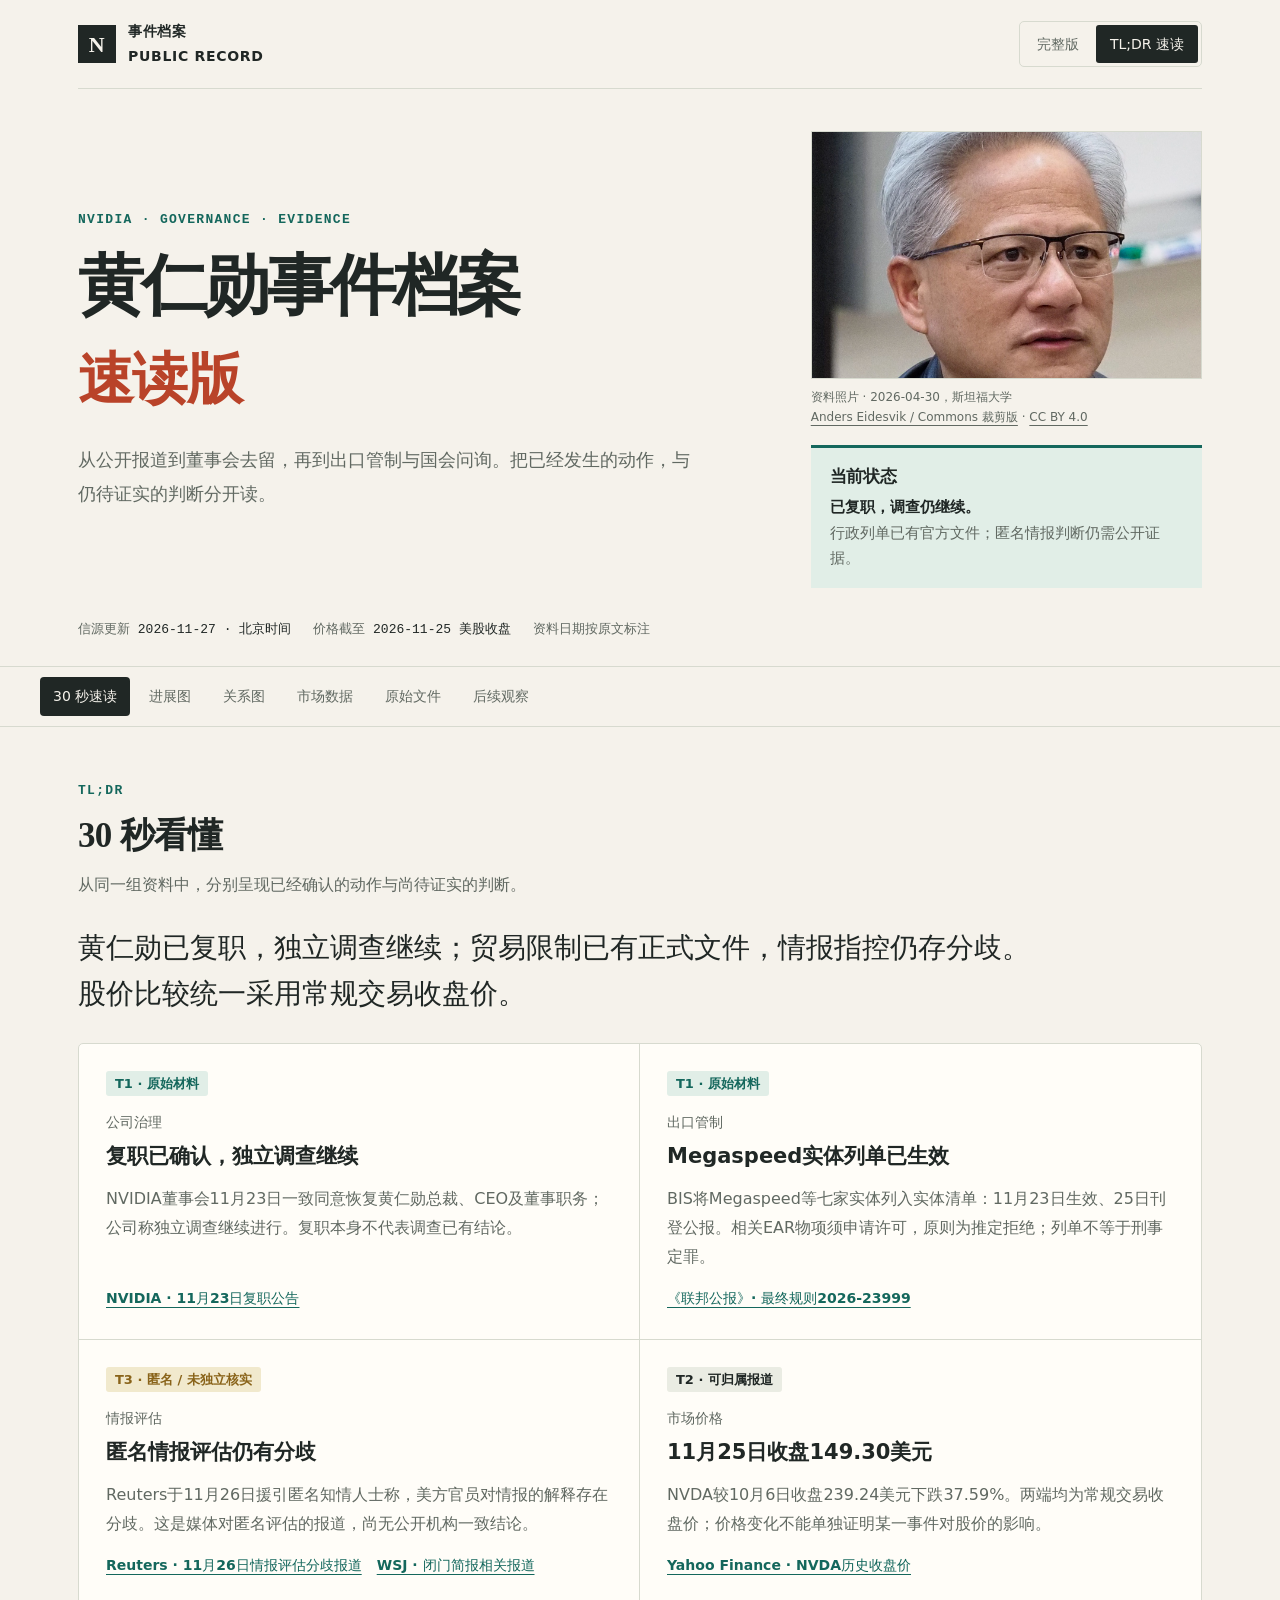
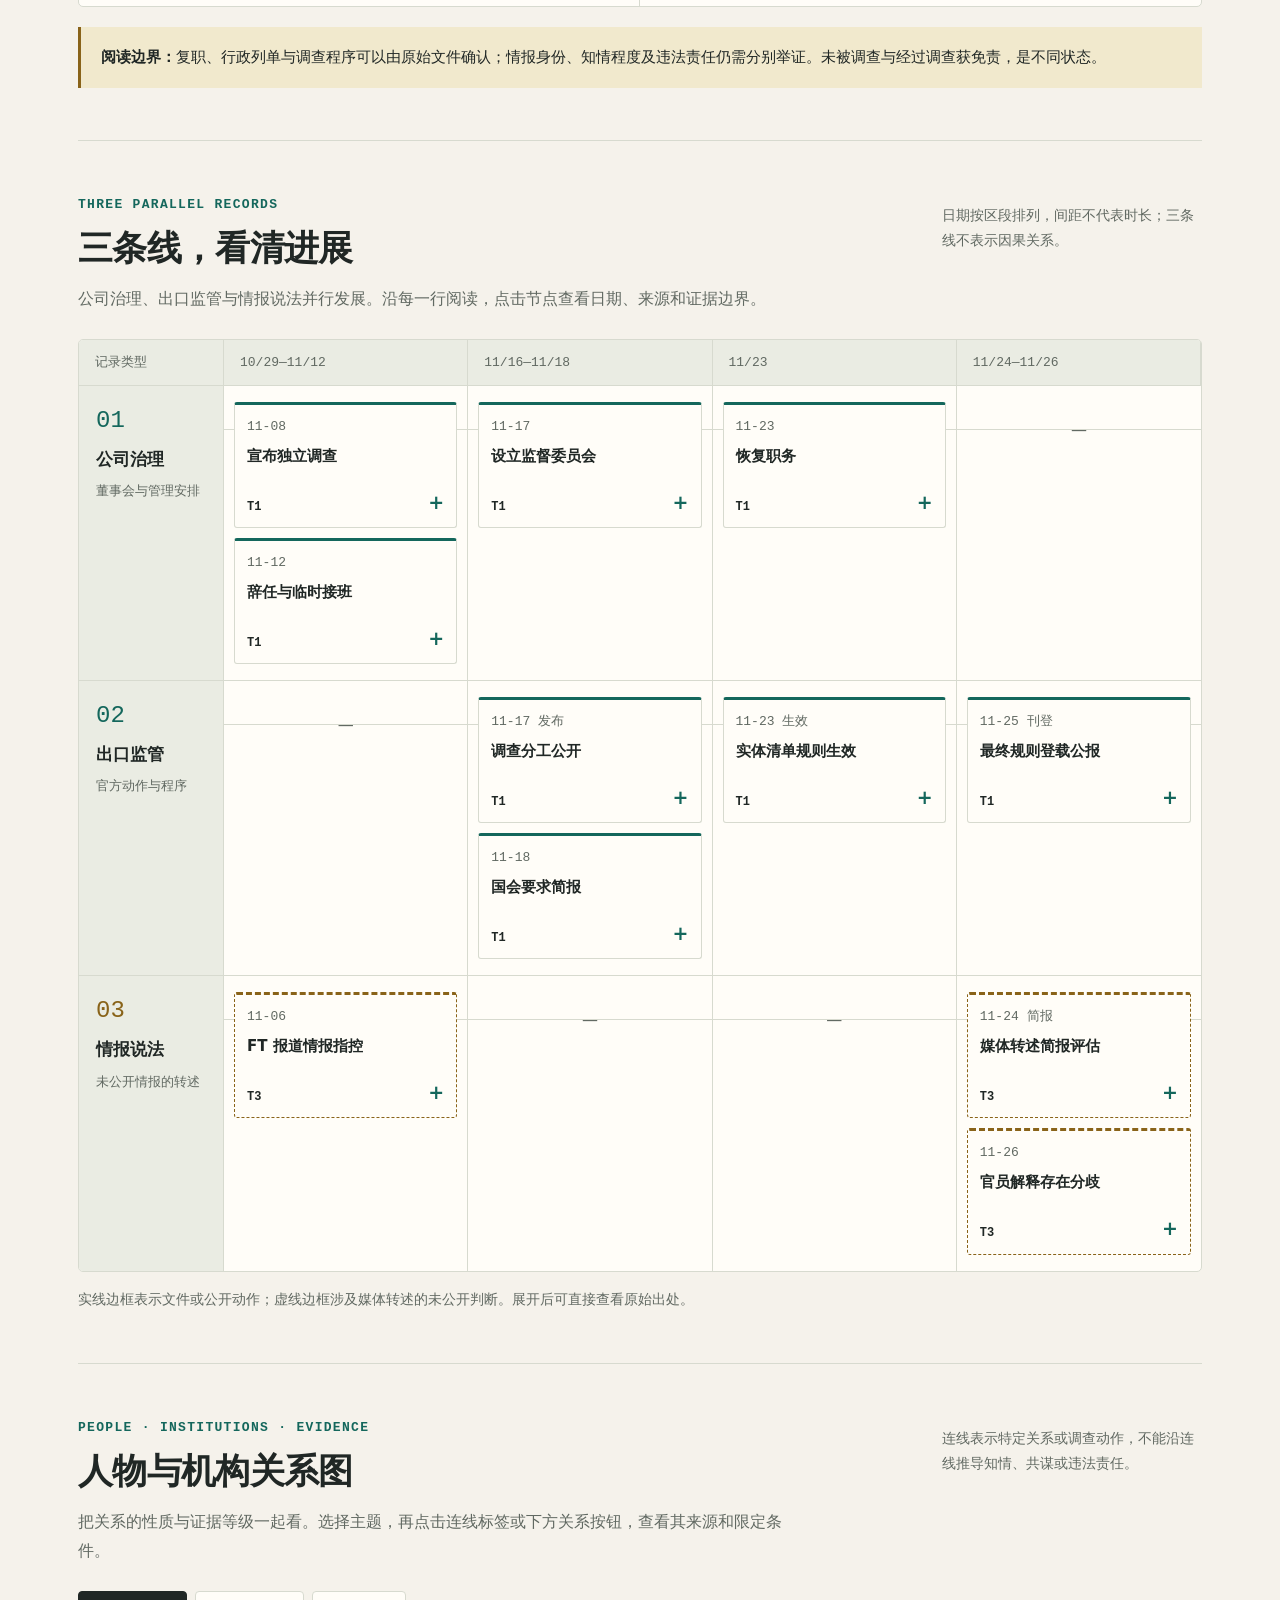
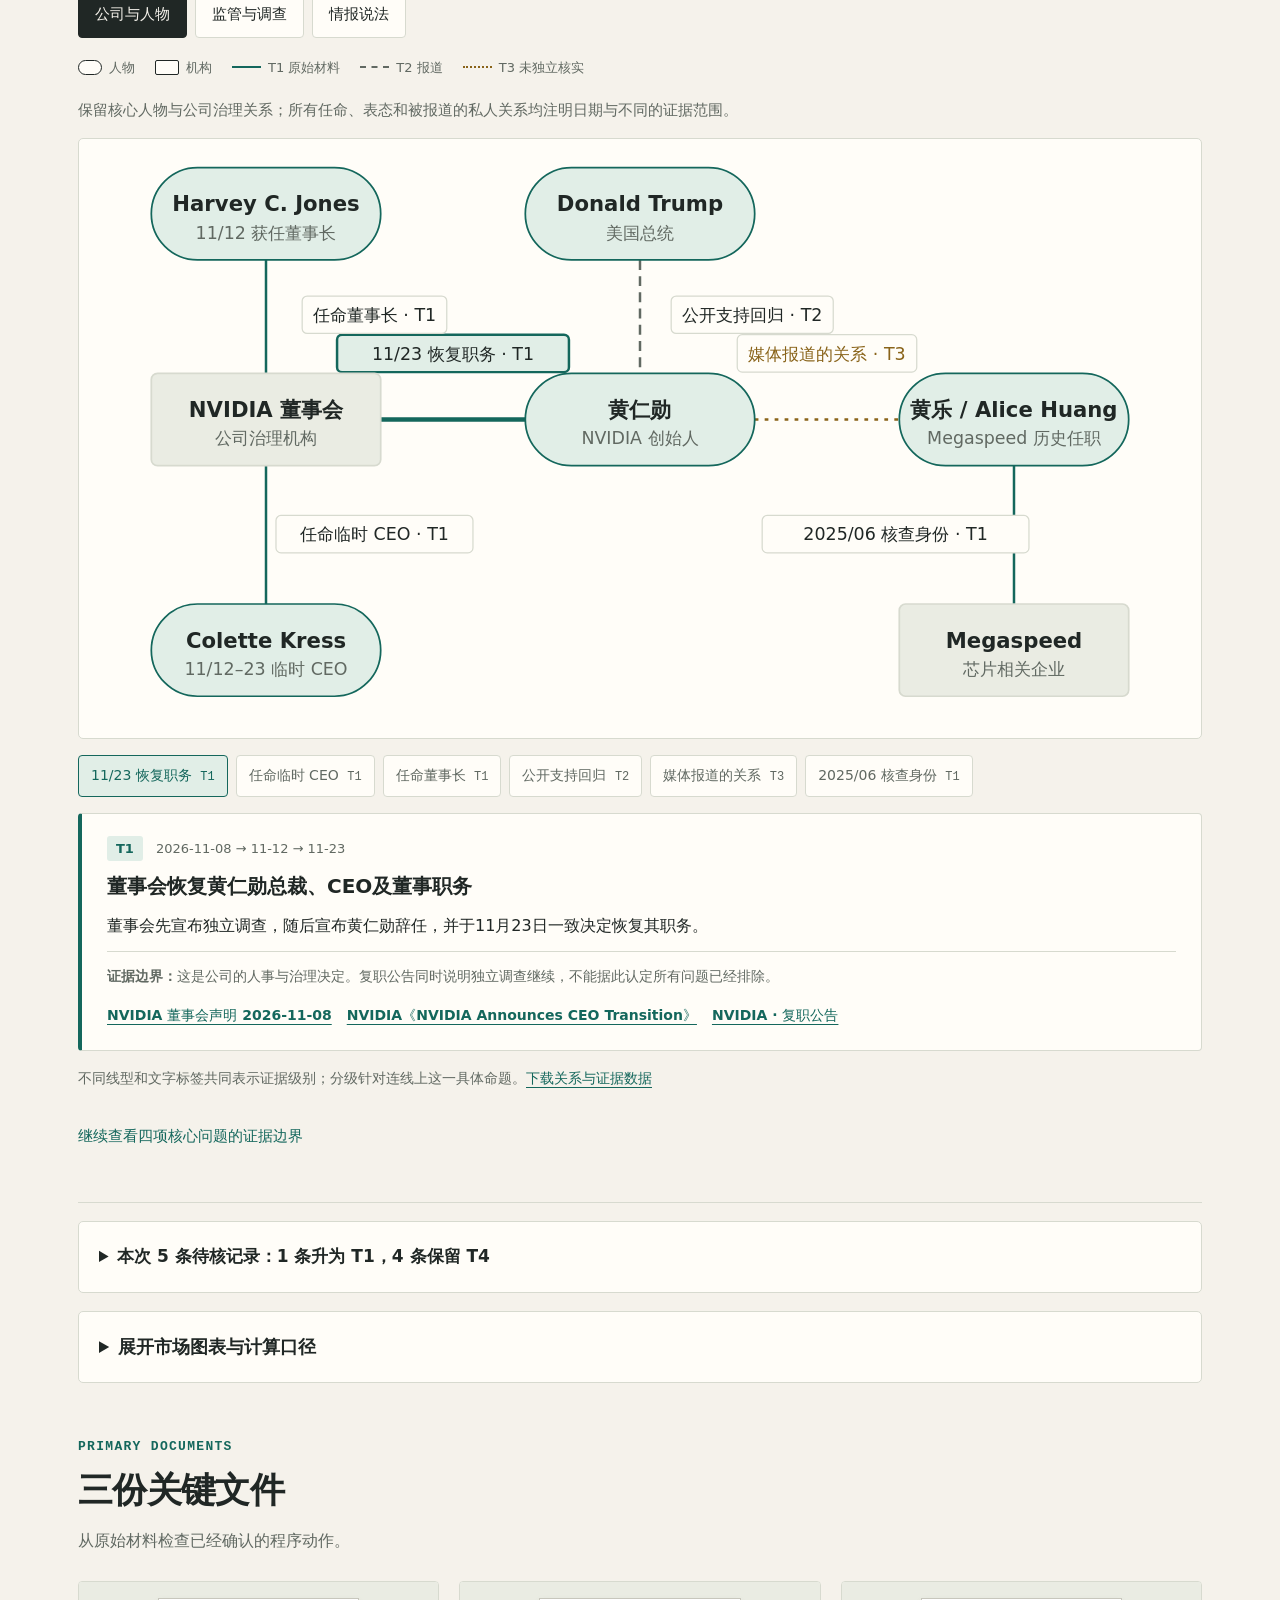
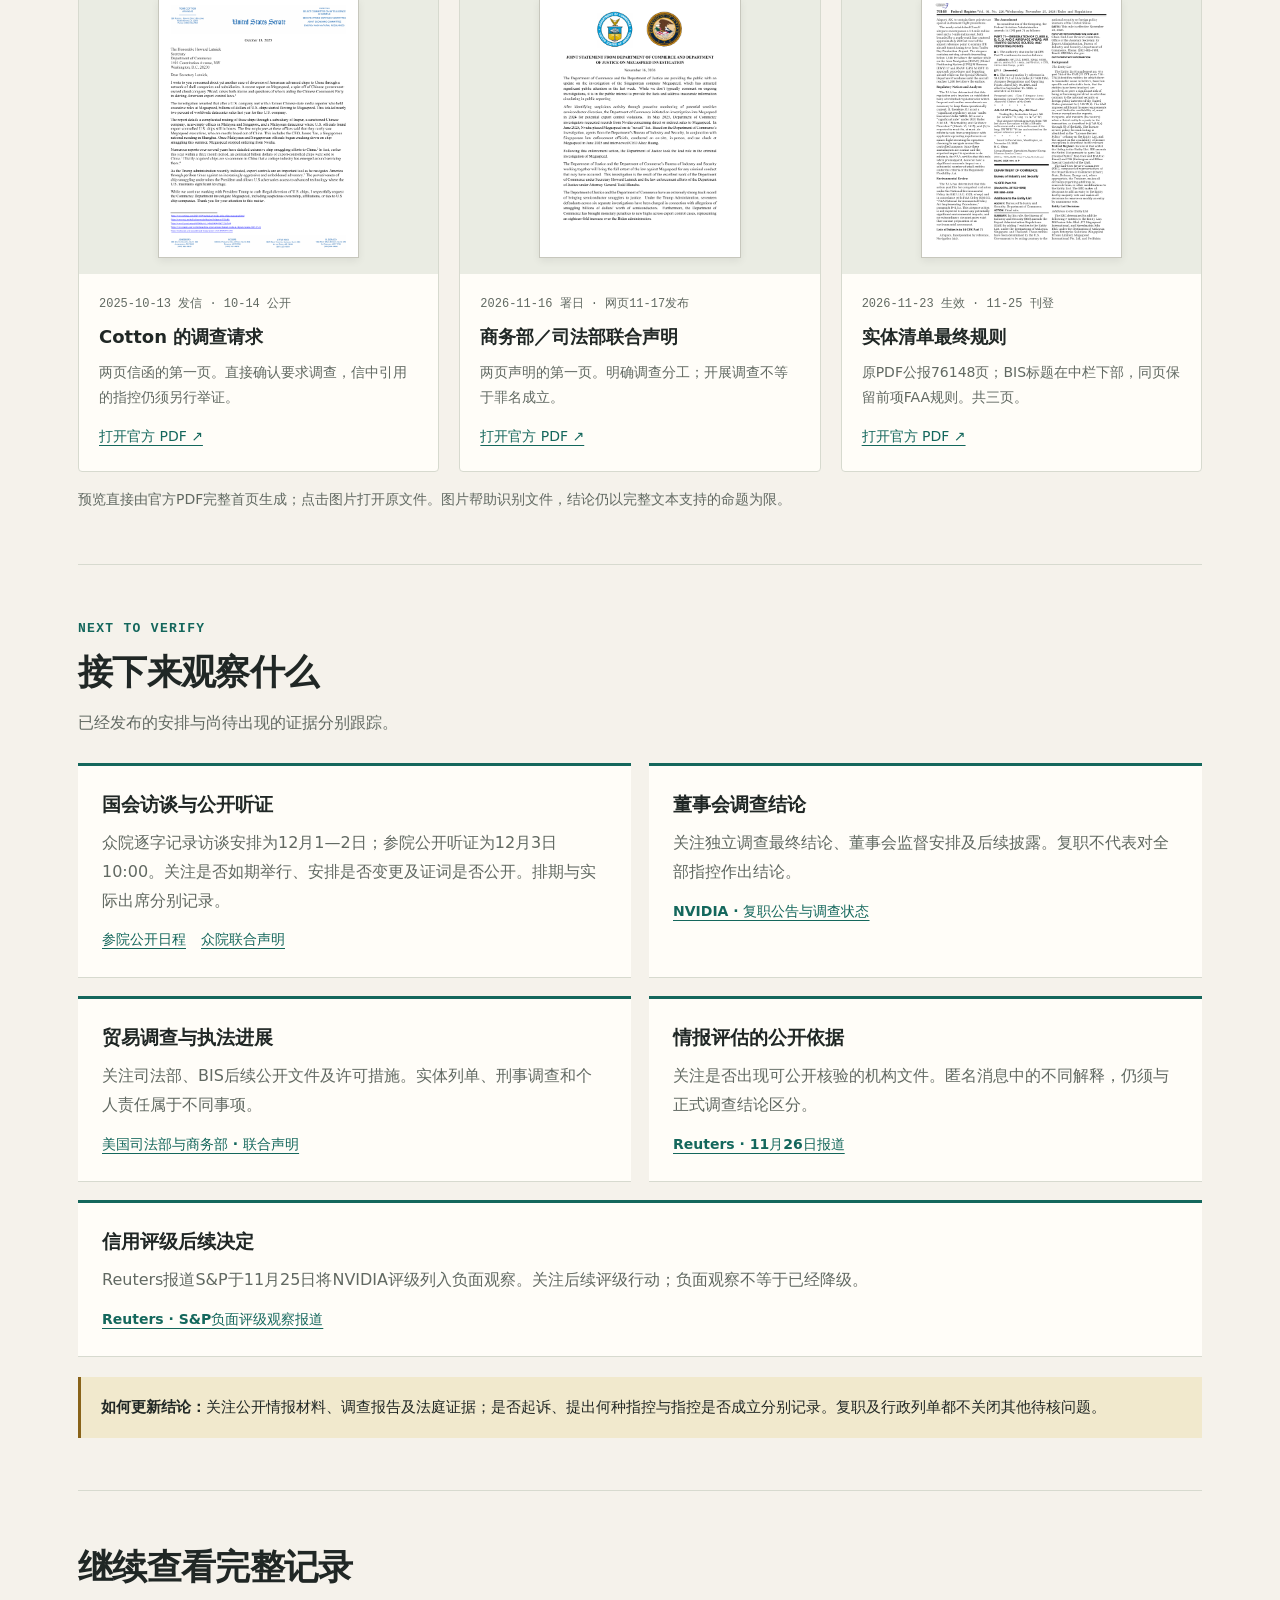
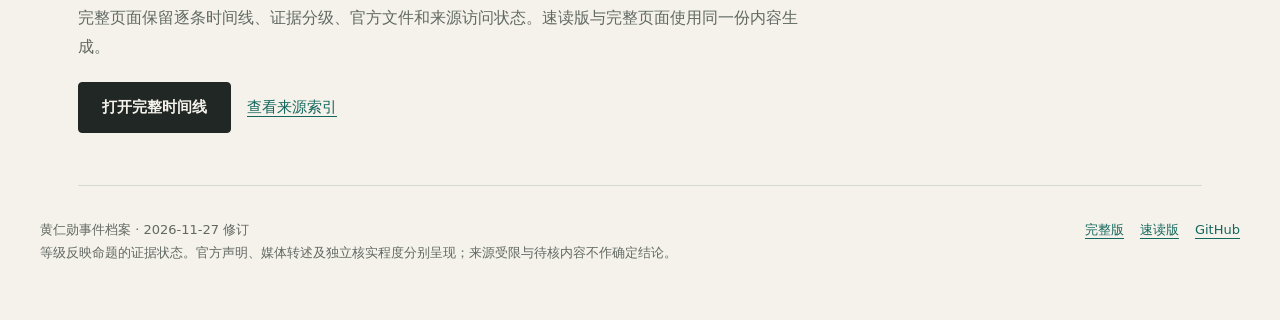
==== commit a6a25eaf: "Publish source-audited timeline and TLDR with restored relationship map Publish both editions with z" ====
--- a/tldr.html
+++ b/tldr.html
@@ -1,4 +1,4 @@
-<!doctype html><html lang="zh-CN"><head><meta charset="utf-8"><meta name="viewport" content="width=device-width,initial-scale=1"><meta name="color-scheme" content="light dark"><title>黄仁勋事件档案 · 速读版</title><meta name="description" content="黄仁勋事件的公开记录与信源审计：区分官方文件、媒体报道与待核判断。2026-11-27更新；完整时间线与TLDR同源。"><link rel="icon" href="data:image/svg+xml,%3Csvg xmlns=%27http://www.w3.org/2000/svg%27 viewBox=%270 0 64 64%27%3E%3Crect width=%2764%27 height=%2764%27 fill=%27%2314675c%27/%3E%3Ctext x=%2732%27 y=%2745%27 text-anchor=%27middle%27 fill=%27white%27 font-size=%2740%27 font-family=%27Georgia%27%3EN%3C/text%3E%3C/svg%3E"><link rel="stylesheet" href="assets/site.css"><link rel="stylesheet" href="assets/market.css"><script defer src="assets/site.js"></script><script defer src="assets/market.js"></script></head><body class="short"><a class="skip" href="#main">跳到正文</a><header class="frame"><div class="topbar"><a class="brand" href="index.html"><span class="brand-mark" aria-hidden="true">N</span><span>事件档案<br>PUBLIC RECORD</span></a><nav class="edition-tabs" aria-label="阅读版本"><a href="index.html" >完整版</a><a href="tldr.html" aria-current=page>TL;DR 速读</a></nav></div><div class="hero"><div><p class="eyebrow">NVIDIA · GOVERNANCE · EVIDENCE</p><h1>黄仁勋事件档案<em>速读版</em></h1><p class="hero-dek">从公开报道到董事会去留，再到出口管制与国会问询。把已经发生的动作，与仍待证实的判断分开读。</p></div><aside class="hero-aside"><h2>当前状态</h2><p><strong>已复职，调查仍继续。</strong><br>行政列单已有官方文件；匿名情报判断仍需公开证据。每项结论都保留自己的来源与边界。</p></aside></div><div class="audit-stamp"><span>信源更新 <b>2026-11-27 · 北京时间</b></span><span>价格截至 <b>2026-11-25 美股收盘</b></span><span>资料日期按原文标注</span></div></header><div class="nav-shell"><nav class="frame section-nav" aria-label="章节导航"><a href="#summary">30 秒速读</a><a href="#overview">关键进展</a><a href="#market-details">市场数据</a><a href="#verdict">后续观察</a></nav></div><main class="frame" id="main"><section id="summary" class="section"><div class="section-head"><div><p class=eyebrow>TL;DR</p><h2>30 秒看懂</h2><p class=section-intro>从同一组资料中，分别呈现已经确认的动作与尚待证实的判断。</p></div></div><p class="summary-lead">黄仁勋已复职，独立调查继续；贸易限制已有正式文件，情报指控仍存分歧。股价比较统一采用常规交易收盘价。</p><div class="summary-grid"><article class="summary-card"><span class="badge t1">T1 · 原始材料</span><p class="small-label">公司治理</p><h3>复职已确认，独立调查继续</h3><p>NVIDIA董事会11月23日一致同意恢复黄仁勋总裁、CEO及董事职务；公司称独立调查继续进行。复职本身不代表调查已有结论。</p><div class="link-row"><a href="https://nvidianews.nvidia.com/news/nvidia-board-reinstates-jensen-huang-as-president-ceo-and-board-director" target="_blank" rel="noopener noreferrer">NVIDIA · 11月23日复职公告</a></div></article><article class="summary-card"><span class="badge t1">T1 · 原始材料</span><p class="small-label">出口管制</p><h3>Megaspeed实体列单已生效</h3><p>BIS将Megaspeed等七家实体列入实体清单：11月23日生效、25日刊登公报。相关EAR物项须申请许可，原则为推定拒绝；列单不等于刑事定罪。</p><div class="link-row"><a href="https://www.govinfo.gov/content/pkg/FR-2026-11-25/html/2026-23999.htm" target="_blank" rel="noopener noreferrer">《联邦公报》· 最终规则2026-23999</a></div></article><article class="summary-card"><span class="badge t3">T3 · 匿名 / 未独立核实</span><p class="small-label">情报评估</p><h3>匿名情报评估仍有分歧</h3><p>Reuters于11月26日援引匿名知情人士称，美方官员对情报的解释存在分歧。这是媒体对匿名评估的报道，尚无公开机构一致结论。</p><div class="link-row"><a href="https://www.reuters.com/world/us/us-officials-divided-over-chinese-spying-allegations-following-jensen-huangs-2026-11-26/" target="_blank" rel="noopener noreferrer">Reuters · 11月26日情报评估分歧报道</a><a href="https://www.wsj.com/politics/national-security/no-evidence-china-orchestrated-jensen-huangs-affair-officials-brief-congress-00228bb7" target="_blank" rel="noopener noreferrer">WSJ · 闭门简报相关报道</a></div></article><article class="summary-card"><span class="badge t2">T2 · 可归属报道</span><p class="small-label">市场价格</p><h3>11月25日收盘149.30美元</h3><p>NVDA较10月6日收盘239.24美元下跌37.59%。两端均为常规交易收盘价；价格变化不能单独证明某一事件对股价的影响。</p><div class="link-row"><a href="https://finance.yahoo.com/quote/NVDA/history/" target="_blank" rel="noopener noreferrer">Yahoo Finance · NVDA历史收盘价</a></div></article></div><p class="reading-boundary"><b>阅读边界：</b>复职、行政列单与调查程序可以由原始文件确认；情报身份、知情程度及违法责任仍需分别举证。未被调查与经过调查获免责，是不同状态。</p></section><section id="overview" class="section"><div class="section-head"><div><p class=eyebrow>THE RECORD</p><h2>关键进展</h2><p class=section-intro>日期对应公开文件或报道的发生时点；后续评估变化单独记录。</p></div></div><div class="milestone-grid"><article class="milestone"><time>2026-11-08</time><h3>董事会宣布独立调查</h3><p>NVIDIA董事会宣布启动独立调查。调查程序与最终结论应分别看待。</p><div class="link-row"><a href="https://nvidianews.nvidia.com/news/statement-from-nvidia-board-of-directors" target="_blank" rel="noopener noreferrer">NVIDIA · 董事会声明</a></div></article><article class="milestone"><time>2026-11-12</time><h3>黄仁勋辞任，临时管理安排生效</h3><p>NVIDIA宣布黄仁勋辞去总裁、CEO及董事职务，即刻生效；Colette Kress出任临时CEO。</p><div class="link-row"><a href="https://nvidianews.nvidia.com/news/nvidia-announces-ceo-transition" target="_blank" rel="noopener noreferrer">NVIDIA · CEO交接公告</a></div></article><article class="milestone"><time>2026-11-17</time><h3>联合声明确认Megaspeed调查分工</h3><p>司法部与商务部发布联合声明：Megaspeed刑事调查由司法部主导，BIS继续协作。调查移交不等于调查终止。</p><div class="link-row"><a href="https://www.justice.gov/opa/pr/joint-statement-department-commerce-and-department-justice-megaspeed-investigation" target="_blank" rel="noopener noreferrer">美国司法部与商务部 · 联合声明</a></div></article><article class="milestone"><time>2026-11-23</time><h3>董事会一致恢复黄仁勋职务</h3><p>NVIDIA董事会宣布恢复黄仁勋总裁、CEO及董事职务，即刻生效；独立调查继续。</p><div class="link-row"><a href="https://nvidianews.nvidia.com/news/nvidia-board-reinstates-jensen-huang-as-president-ceo-and-board-director" target="_blank" rel="noopener noreferrer">NVIDIA · 董事会复职公告</a></div></article><article class="milestone"><time>2026-11-25</time><h3>实体清单规则刊登公报</h3><p>BIS最终规则正式刊登，将Megaspeed等七家实体列入实体清单；规则生效日为11月23日。</p><div class="link-row"><a href="https://www.govinfo.gov/content/pkg/FR-2026-11-25/html/2026-23999.htm" target="_blank" rel="noopener noreferrer">《联邦公报》· 91 FR 76148–76150</a></div></article><article class="milestone"><time>2026-11-26</time><h3>Reuters报道官员对情报解释不一</h3><p>报道援引匿名知情人士，反映不同官员的评估；不能把这些说法等同于已公开的机构正式结论。</p><div class="link-row"><a href="https://www.reuters.com/world/us/us-officials-divided-over-chinese-spying-allegations-following-jensen-huangs-2026-11-26/" target="_blank" rel="noopener noreferrer">Reuters · 情报评估分歧报道</a></div></article></div></section><details class="archive-details" id="market-details"><summary>展开市场图表与计算口径</summary><section id="market" class="section market-section" aria-labelledby="market-heading">
+<!doctype html><html lang="zh-CN"><head><meta charset="utf-8"><meta name="viewport" content="width=device-width,initial-scale=1"><meta name="color-scheme" content="light dark"><title>黄仁勋事件档案 · 速读版</title><meta name="description" content="黄仁勋事件的公开记录与信源审计：区分官方文件、媒体报道与待核判断。2026-11-27更新；完整时间线与TLDR同源。"><link rel="icon" href="data:image/svg+xml,%3Csvg xmlns=%27http://www.w3.org/2000/svg%27 viewBox=%270 0 64 64%27%3E%3Crect width=%2764%27 height=%2764%27 fill=%27%2314675c%27/%3E%3Ctext x=%2732%27 y=%2745%27 text-anchor=%27middle%27 fill=%27white%27 font-size=%2740%27 font-family=%27Georgia%27%3EN%3C/text%3E%3C/svg%3E"><link rel="stylesheet" href="assets/site.css"><link rel="stylesheet" href="assets/market.css"><link rel="stylesheet" href="assets/visuals.css"><script defer src="assets/site.js"></script><script defer src="assets/visuals.js"></script><script defer src="assets/market.js"></script></head><body class="short"><a class="skip" href="#main">跳到正文</a><header class="frame"><div class="topbar"><a class="brand" href="index.html"><span class="brand-mark" aria-hidden="true">N</span><span>事件档案<br>PUBLIC RECORD</span></a><nav class="edition-tabs" aria-label="阅读版本"><a href="index.html" >完整版</a><a href="tldr.html" aria-current=page>TL;DR 速读</a></nav></div><div class="hero"><div><p class="eyebrow">NVIDIA · GOVERNANCE · EVIDENCE</p><h1>黄仁勋事件档案<em>速读版</em></h1><p class="hero-dek">从公开报道到董事会去留，再到出口管制与国会问询。把已经发生的动作，与仍待证实的判断分开读。</p></div><div class="hero-visual"><figure class="archive-portrait"><img src="assets/jensen-portrait.jpg" width="1311" height="1748" alt="黄仁勋于2026年4月30日在斯坦福大学参加交流活动的资料照片" fetchpriority="high"><figcaption>资料照片 · 2026-04-30，斯坦福大学<br><a href="https://commons.wikimedia.org/wiki/File:Jensen_huang_stanford_2026-04-30_009_(cropped).jpg" target="_blank" rel="noopener noreferrer">Anders Eidesvik / Commons 裁剪版</a> · <a href="https://creativecommons.org/licenses/by/4.0/" target="_blank" rel="noopener noreferrer">CC BY 4.0</a></figcaption></figure><aside class="hero-aside"><h2>当前状态</h2><p><strong>已复职，调查仍继续。</strong><br>行政列单已有官方文件；匿名情报判断仍需公开证据。</p></aside></div></div><div class="audit-stamp"><span>信源更新 <b>2026-11-27 · 北京时间</b></span><span>价格截至 <b>2026-11-25 美股收盘</b></span><span>资料日期按原文标注</span></div></header><div class="nav-shell"><nav class="frame section-nav" aria-label="章节导航"><a href="#summary">30 秒速读</a><a href="#overview">进展图</a><a href="#network">关系图</a><a href="#market-details">市场数据</a><a href="#docs">原始文件</a><a href="#verdict">后续观察</a></nav></div><main class="frame" id="main"><section id="summary" class="section"><div class="section-head"><div><p class=eyebrow>TL;DR</p><h2>30 秒看懂</h2><p class=section-intro>从同一组资料中，分别呈现已经确认的动作与尚待证实的判断。</p></div></div><p class="summary-lead">黄仁勋已复职，独立调查继续；贸易限制已有正式文件，情报指控仍存分歧。股价比较统一采用常规交易收盘价。</p><div class="summary-grid"><article class="summary-card"><span class="badge t1">T1 · 原始材料</span><p class="small-label">公司治理</p><h3>复职已确认，独立调查继续</h3><p>NVIDIA董事会11月23日一致同意恢复黄仁勋总裁、CEO及董事职务；公司称独立调查继续进行。复职本身不代表调查已有结论。</p><div class="link-row"><a href="https://nvidianews.nvidia.com/news/nvidia-board-reinstates-jensen-huang-as-president-ceo-and-board-director" target="_blank" rel="noopener noreferrer">NVIDIA · 11月23日复职公告</a></div></article><article class="summary-card"><span class="badge t1">T1 · 原始材料</span><p class="small-label">出口管制</p><h3>Megaspeed实体列单已生效</h3><p>BIS将Megaspeed等七家实体列入实体清单：11月23日生效、25日刊登公报。相关EAR物项须申请许可，原则为推定拒绝；列单不等于刑事定罪。</p><div class="link-row"><a href="https://www.govinfo.gov/content/pkg/FR-2026-11-25/html/2026-23999.htm" target="_blank" rel="noopener noreferrer">《联邦公报》· 最终规则2026-23999</a></div></article><article class="summary-card"><span class="badge t3">T3 · 匿名 / 未独立核实</span><p class="small-label">情报评估</p><h3>匿名情报评估仍有分歧</h3><p>Reuters于11月26日援引匿名知情人士称，美方官员对情报的解释存在分歧。这是媒体对匿名评估的报道，尚无公开机构一致结论。</p><div class="link-row"><a href="https://www.reuters.com/world/us/us-officials-divided-over-chinese-spying-allegations-following-jensen-huangs-2026-11-26/" target="_blank" rel="noopener noreferrer">Reuters · 11月26日情报评估分歧报道</a><a href="https://www.wsj.com/politics/national-security/no-evidence-china-orchestrated-jensen-huangs-affair-officials-brief-congress-00228bb7" target="_blank" rel="noopener noreferrer">WSJ · 闭门简报相关报道</a></div></article><article class="summary-card"><span class="badge t2">T2 · 可归属报道</span><p class="small-label">市场价格</p><h3>11月25日收盘149.30美元</h3><p>NVDA较10月6日收盘239.24美元下跌37.59%。两端均为常规交易收盘价；价格变化不能单独证明某一事件对股价的影响。</p><div class="link-row"><a href="https://finance.yahoo.com/quote/NVDA/history/" target="_blank" rel="noopener noreferrer">Yahoo Finance · NVDA历史收盘价</a></div></article></div><p class="reading-boundary"><b>阅读边界：</b>复职、行政列单与调查程序可以由原始文件确认；情报身份、知情程度及违法责任仍需分别举证。未被调查与经过调查获免责，是不同状态。</p></section><section class="section" id="overview"><div class="section-head"><div><p class="eyebrow">THREE PARALLEL RECORDS</p><h2>三条线，看清进展</h2><p class="section-intro">公司治理、出口监管与情报说法并行发展。沿每一行阅读，点击节点查看日期、来源和证据边界。</p></div><p class="section-note">日期按区段排列，间距不代表时长；三条线不表示因果关系。</p></div><div class="track-scroll" tabindex="0" aria-label="三轨事件图；小屏可横向滚动"><div class="track-chart"><div class="track-axis"><span>记录类型</span><span>10/29—11/12</span><span>11/16—11/18</span><span>11/23</span><span>11/24—11/26</span></div><div class="track-lane governance"><div class="track-label"><span aria-hidden="true">01</span><h3>公司治理</h3><p>董事会与管理安排</p></div><div class="track-cell"><details class="track-point"><summary><time>11-08</time><span class="track-point-title">宣布独立调查</span><span class="track-grade t1">T1</span><span class="track-expand" aria-hidden="true">+</span></summary><div class="track-detail"><p>董事会宣布启动独立调查；启动程序不等于公布最终结论。</p><a href="https://nvidianews.nvidia.com/news/statement-from-nvidia-board-of-directors" target="_blank" rel="noopener noreferrer">NVIDIA 董事会声明 2026-11-08</a></div></details><details class="track-point"><summary><time>11-12</time><span class="track-point-title">辞任与临时接班</span><span class="track-grade t1">T1</span><span class="track-expand" aria-hidden="true">+</span></summary><div class="track-detail"><p>NVIDIA宣布黄辞任，Kress出任临时CEO，Jones出任董事长。</p><a href="https://nvidianews.nvidia.com/news/nvidia-announces-ceo-transition" target="_blank" rel="noopener noreferrer">NVIDIA《NVIDIA Announces CEO Transition》</a></div></details></div><div class="track-cell"><details class="track-point"><summary><time>11-17</time><span class="track-point-title">设立监督委员会</span><span class="track-grade t1">T1</span><span class="track-expand" aria-hidden="true">+</span></summary><div class="track-detail"><p>公司设立国家安全与出口管制监督委员会；这是制度安排。</p><a href="https://investor.nvidia.com/news/press-release-details/2026/NVIDIA-Board-of-Directors-Establishes-National-Security-and-Export-Control-Oversight-Committee/default.aspx" target="_blank" rel="noopener noreferrer">NVIDIA：成立国家安全与出口管制监督委员会</a></div></details></div><div class="track-cell"><details class="track-point"><summary><time>11-23</time><span class="track-point-title">恢复职务</span><span class="track-grade t1">T1</span><span class="track-expand" aria-hidden="true">+</span></summary><div class="track-detail"><p>董事会一致恢复黄的职务，同时明确独立调查继续。</p><a href="https://nvidianews.nvidia.com/news/nvidia-board-reinstates-jensen-huang-as-president-ceo-and-board-director" target="_blank" rel="noopener noreferrer">NVIDIA · 复职公告</a></div></details></div><div class="track-cell"><span class="track-empty" aria-label="本图未列重点事件">—</span></div></div><div class="track-lane regulation"><div class="track-label"><span aria-hidden="true">02</span><h3>出口监管</h3><p>官方动作与程序</p></div><div class="track-cell"><span class="track-empty" aria-label="本图未列重点事件">—</span></div><div class="track-cell"><details class="track-point"><summary><time>11-17 发布</time><span class="track-point-title">调查分工公开</span><span class="track-grade t1">T1</span><span class="track-expand" aria-hidden="true">+</span></summary><div class="track-detail"><p>联合声明署日11-16，网页11-17发布；司法部牵头刑事调查，BIS协作。</p><a href="https://www.justice.gov/opa/pr/joint-statement-department-commerce-and-department-justice-megaspeed-investigation" target="_blank" rel="noopener noreferrer">DOJ / Commerce · 联合声明</a></div></details><details class="track-point"><summary><time>11-18</time><span class="track-point-title">国会要求简报</span><span class="track-grade t1">T1</span><span class="track-expand" aria-hidden="true">+</span></summary><div class="track-detail"><p>众院能源商务委员会要求NVIDIA及商务部不晚于12-02提供简报。</p><a href="https://energycommerce.house.gov/posts/chairman-guthrie-requests-briefings-from-nvidia-and-department-of-commerce-over-megaspeed-and-national-security-concerns" target="_blank" rel="noopener noreferrer">众院能源商务委员会：要求Nvidia及商务部提供简报</a></div></details></div><div class="track-cell"><details class="track-point"><summary><time>11-23 生效</time><span class="track-point-title">实体清单规则生效</span><span class="track-grade t1">T1</span><span class="track-expand" aria-hidden="true">+</span></summary><div class="track-detail"><p>将Megaspeed等七家实体列入清单；行政动作不等于刑事定罪。</p><a href="https://www.govinfo.gov/content/pkg/FR-2026-11-25/html/2026-23999.htm" target="_blank" rel="noopener noreferrer">BIS · 最终列单规则</a></div></details></div><div class="track-cell"><details class="track-point"><summary><time>11-25 刊登</time><span class="track-point-title">最终规则登载公报</span><span class="track-grade t1">T1</span><span class="track-expand" aria-hidden="true">+</span></summary><div class="track-detail"><p>与11-23生效的是同一规则。此处单列正式出版日期，避免混淆。</p><a href="https://www.govinfo.gov/content/pkg/FR-2026-11-25/html/2026-23999.htm" target="_blank" rel="noopener noreferrer">BIS · 最终列单规则</a></div></details></div></div><div class="track-lane intelligence"><div class="track-label"><span aria-hidden="true">03</span><h3>情报说法</h3><p>未公开情报的转述</p></div><div class="track-cell"><details class="track-point"><summary><time>11-06</time><span class="track-point-title">FT 报道情报指控</span><span class="track-grade t3">T3</span><span class="track-expand" aria-hidden="true">+</span></summary><div class="track-detail"><p>原发书目已定位，付费正文受限；相关情报判断未见公开原始材料。</p><a href="https://www.ft.com/content/a55a2a22-4479-4f93-a445-6147a5c6d790" target="_blank" rel="noopener noreferrer">FT · 11-06原报</a></div></details></div><div class="track-cell"><span class="track-empty" aria-label="本图未列重点事件">—</span></div><div class="track-cell"><span class="track-empty" aria-label="本图未列重点事件">—</span></div><div class="track-cell"><details class="track-point"><summary><time>11-24 简报</time><span class="track-point-title">媒体转述简报评估</span><span class="track-grade t3">T3</span><span class="track-expand" aria-hidden="true">+</span></summary><div class="track-detail"><p>WSJ于11-25报道前一天闭门简报：未见中方策划关系的证据。原始情报未公开。</p><a href="https://www.wsj.com/politics/national-security/no-evidence-china-orchestrated-jensen-huangs-affair-officials-brief-congress-00228bb7" target="_blank" rel="noopener noreferrer">WSJ · 闭门简报报道</a></div></details><details class="track-point"><summary><time>11-26</time><span class="track-point-title">官员解释存在分歧</span><span class="track-grade t3">T3</span><span class="track-expand" aria-hidden="true">+</span></summary><div class="track-detail"><p>Reuters援引匿名来源描述评估分歧；不是统一公开的机构结论。</p><a href="https://www.reuters.com/world/us/us-officials-divided-over-chinese-spying-allegations-following-jensen-huangs-2026-11-26/" target="_blank" rel="noopener noreferrer">Reuters · 情报评估分歧</a></div></details></div></div></div></div><p class="visual-caption">实线边框表示文件或公开动作；虚线边框涉及媒体转述的未公开判断。展开后可直接查看原始出处。</p></section><section class="section relationship-section" id="network"><div class="section-head"><div><p class="eyebrow">PEOPLE · INSTITUTIONS · EVIDENCE</p><h2>人物与机构关系图</h2><p class="section-intro">把关系的性质与证据等级一起看。选择主题，再点击连线标签或下方关系按钮，查看其来源和限定条件。</p></div><p class="section-note">连线表示特定关系或调查动作，不能沿连线推导知情、共谋或违法责任。</p></div><div class="network-tabs js-only" role="group" aria-label="关系图主题"><button type="button" data-network-view="people" aria-pressed="true" aria-controls="network-people">公司与人物</button><button type="button" data-network-view="oversight" aria-pressed="false" aria-controls="network-oversight">监管与调查</button><button type="button" data-network-view="intelligence" aria-pressed="false" aria-controls="network-intelligence">情报说法</button></div><div class="network-legend"><span><i class="person-key" aria-hidden="true"></i>人物</span><span><i class="org-key" aria-hidden="true"></i>机构</span><span><i class="line-key t1" aria-hidden="true"></i>T1 原始材料</span><span><i class="line-key t2" aria-hidden="true"></i>T2 报道</span><span><i class="line-key t3" aria-hidden="true"></i>T3 未独立核实</span></div><div class="network-view" id="network-people" data-view="people"><h3 class="network-view-heading">公司与人物</h3><p class="network-context">保留核心人物与公司治理关系；所有任命、表态和被报道的私人关系均注明日期与不同的证据范围。</p><p class="network-mobile-hint">图可横向滑动；图下文字按钮也能查看全部关系与证据。</p><div class="network-scroll" tabindex="0" aria-label="公司与人物关系图，小屏可横向滚动"><svg class="relationship-svg" viewBox="0 0 900 480" role="group" aria-label="公司与人物关系图"><title>公司与人物关系图</title><a class="graph-edge t1" href="#relation-board-huang" data-relation="board-huang" aria-label="董事会恢复黄仁勋总裁、CEO及董事职务，T1，查看来源"><path class="edge-path" d="M242 225H358"/><path class="edge-hit" d="M242 225H358"/><rect class="edge-label-bg" x="207.0" y="157" width="186" height="30" rx="4"/><text class="edge-label" x="300" y="177" text-anchor="middle">11/23 恢复职务 · T1</text></a><a class="graph-edge t1" href="#relation-board-kress" data-relation="board-kress" aria-label="Colette Kress 在过渡期出任临时 CEO，T1，查看来源"><path class="edge-path" d="M150 262V373"/><path class="edge-hit" d="M150 262V373"/><rect class="edge-label-bg" x="158.0" y="302" width="158" height="30" rx="4"/><text class="edge-label" x="237" y="322" text-anchor="middle">任命临时 CEO · T1</text></a><a class="graph-edge t1" href="#relation-board-jones" data-relation="board-jones" aria-label="Harvey C. Jones 获任董事长，T1，查看来源"><path class="edge-path" d="M150 188V97"/><path class="edge-hit" d="M150 188V97"/><rect class="edge-label-bg" x="179.0" y="126" width="116" height="30" rx="4"/><text class="edge-label" x="237" y="146" text-anchor="middle">任命董事长 · T1</text></a><a class="graph-edge t2" href="#relation-trump-huang" data-relation="trump-huang" aria-label="特朗普公开表示不介意黄仁勋回归，T2，查看来源"><path class="edge-path" d="M450 97V188"/><path class="edge-hit" d="M450 97V188"/><rect class="edge-label-bg" x="475.0" y="126" width="130" height="30" rx="4"/><text class="edge-label" x="540" y="146" text-anchor="middle">公开支持回归 · T2</text></a><a class="graph-edge t3" href="#relation-huang-alice" data-relation="huang-alice" aria-label="报道将黄仁勋的关系对象指向 Alice Huang，T3，查看来源"><path class="edge-path" d="M542 225H658"/><path class="edge-hit" d="M542 225H658"/><rect class="edge-label-bg" x="528.0" y="157" width="144" height="30" rx="4"/><text class="edge-label" x="600" y="177" text-anchor="middle">媒体报道的关系 · T3</text></a><a class="graph-edge t1" href="#relation-alice-mega" data-relation="alice-mega" aria-label="联合声明回溯：2025年6月核查时称 Alice Huang 为 CEO，T1，查看来源"><path class="edge-path" d="M750 262V373"/><path class="edge-hit" d="M750 262V373"/><rect class="edge-label-bg" x="548.0" y="302" width="214" height="30" rx="4"/><text class="edge-label" x="655" y="322" text-anchor="middle">2025/06 核查身份 · T1</text></a><g class="graph-node institution" data-node="board"><rect x="58" y="188" width="184" height="74" rx="5"/><text class="node-label" x="150" y="223" text-anchor="middle">NVIDIA 董事会</text><text class="node-subtitle" x="150" y="245" text-anchor="middle">公司治理机构</text></g><g class="graph-node person" data-node="huang"><rect x="358" y="188" width="184" height="74" rx="37"/><text class="node-label" x="450" y="223" text-anchor="middle">黄仁勋</text><text class="node-subtitle" x="450" y="245" text-anchor="middle">NVIDIA 创始人</text></g><g class="graph-node person" data-node="alice"><rect x="658" y="188" width="184" height="74" rx="37"/><text class="node-label" x="750" y="223" text-anchor="middle">黄乐 / Alice Huang</text><text class="node-subtitle" x="750" y="245" text-anchor="middle">Megaspeed 历史任职</text></g><g class="graph-node person" data-node="kress"><rect x="58" y="373" width="184" height="74" rx="37"/><text class="node-label" x="150" y="408" text-anchor="middle">Colette Kress</text><text class="node-subtitle" x="150" y="430" text-anchor="middle">11/12–23 临时 CEO</text></g><g class="graph-node person" data-node="jones"><rect x="58" y="23" width="184" height="74" rx="37"/><text class="node-label" x="150" y="58" text-anchor="middle">Harvey C. Jones</text><text class="node-subtitle" x="150" y="80" text-anchor="middle">11/12 获任董事长</text></g><g class="graph-node person" data-node="trump"><rect x="358" y="23" width="184" height="74" rx="37"/><text class="node-label" x="450" y="58" text-anchor="middle">Donald Trump</text><text class="node-subtitle" x="450" y="80" text-anchor="middle">美国总统</text></g><g class="graph-node institution" data-node="mega"><rect x="658" y="373" width="184" height="74" rx="5"/><text class="node-label" x="750" y="408" text-anchor="middle">Megaspeed</text><text class="node-subtitle" x="750" y="430" text-anchor="middle">芯片相关企业</text></g></svg></div><div class="relation-buttons js-only" role="group" aria-label="选择关系"><button type="button" data-select-relation="board-huang" aria-pressed="false" aria-controls="relation-board-huang">11/23 恢复职务 <span>T1</span></button><button type="button" data-select-relation="board-kress" aria-pressed="false" aria-controls="relation-board-kress">任命临时 CEO <span>T1</span></button><button type="button" data-select-relation="board-jones" aria-pressed="false" aria-controls="relation-board-jones">任命董事长 <span>T1</span></button><button type="button" data-select-relation="trump-huang" aria-pressed="false" aria-controls="relation-trump-huang">公开支持回归 <span>T2</span></button><button type="button" data-select-relation="huang-alice" aria-pressed="false" aria-controls="relation-huang-alice">媒体报道的关系 <span>T3</span></button><button type="button" data-select-relation="alice-mega" aria-pressed="false" aria-controls="relation-alice-mega">2025/06 核查身份 <span>T1</span></button></div></div><div class="network-view" id="network-oversight" data-view="oversight"><h3 class="network-view-heading">监管与调查</h3><p class="network-context">行政列单、刑事调查和国会监督各有职责。实线表示已找到支持该程序动作的官方材料，不代表责任已经认定。</p><p class="network-mobile-hint">图可横向滑动；图下文字按钮也能查看全部关系与证据。</p><div class="network-scroll" tabindex="0" aria-label="监管与调查关系图，小屏可横向滚动"><svg class="relationship-svg" viewBox="0 0 900 480" role="group" aria-label="监管与调查关系图"><title>监管与调查关系图</title><a class="graph-edge t1" href="#relation-cotton-bis" data-relation="cotton-bis" aria-label="Cotton 致商务部长信函要求调查 Megaspeed，T1，查看来源"><path class="edge-path" d="M150 97V208"/><path class="edge-hit" d="M150 97V208"/><rect class="edge-label-bg" x="175.0" y="137" width="130" height="30" rx="4"/><text class="edge-label" x="240" y="157" text-anchor="middle">发信要求调查 · T1</text></a><a class="graph-edge t1" href="#relation-alice-mega" data-relation="alice-mega" aria-label="联合声明回溯：2025年6月核查时称 Alice Huang 为 CEO，T1，查看来源"><path class="edge-path" d="M450 97V208"/><path class="edge-hit" d="M450 97V208"/><rect class="edge-label-bg" x="343.0" y="136" width="214" height="30" rx="4"/><text class="edge-label" x="450" y="156" text-anchor="middle">2025/06 核查身份 · T1</text></a><a class="graph-edge t1" href="#relation-mha-mega" data-relation="mha-mega" aria-label="新加坡对 Megaspeed 及其他相关人员的调查继续，T1，查看来源"><path class="edge-path" d="M710 97L492 208"/><path class="edge-hit" d="M710 97L492 208"/><rect class="edge-label-bg" x="576.0" y="145" width="130" height="30" rx="4"/><text class="edge-label" x="641" y="165" text-anchor="middle">本地调查继续 · T1</text></a><a class="graph-edge t1" href="#relation-bis-mega" data-relation="bis-mega" aria-label="BIS 将 Megaspeed 等七家实体列入实体清单，T1，查看来源"><path class="edge-path" d="M242 245H358"/><path class="edge-hit" d="M242 245H358"/><rect class="edge-label-bg" x="235.0" y="175" width="130" height="30" rx="4"/><text class="edge-label" x="300" y="195" text-anchor="middle">实体清单列入 · T1</text></a><a class="graph-edge t1" href="#relation-doj-mega" data-relation="doj-mega" aria-label="司法部牵头 Megaspeed 刑事调查，BIS 协作，T1，查看来源"><path class="edge-path" d="M658 245H542"/><path class="edge-hit" d="M658 245H542"/><rect class="edge-label-bg" x="535.0" y="285" width="130" height="30" rx="4"/><text class="edge-label" x="600" y="305" text-anchor="middle">刑事调查牵头 · T1</text></a><a class="graph-edge t1" href="#relation-nvidia-mega" data-relation="nvidia-mega" aria-label="联合声明记载 NVIDIA 已将 Megaspeed 列入不销售名单，T1，查看来源"><path class="edge-path" d="M450 388V282"/><path class="edge-hit" d="M450 388V282"/><rect class="edge-label-bg" x="283.0" y="320" width="144" height="30" rx="4"/><text class="edge-label" x="355" y="340" text-anchor="middle">列入不销售名单 · T1</text></a><a class="graph-edge t1" href="#relation-congress-nvidia" data-relation="congress-nvidia" aria-label="国会委员会要求材料、访谈及公开证词，T1，查看来源"><path class="edge-path" d="M658 425H542"/><path class="edge-hit" d="M658 425H542"/><rect class="edge-label-bg" x="528.0" y="350" width="144" height="30" rx="4"/><text class="edge-label" x="600" y="370" text-anchor="middle">要求简报与证词 · T1</text></a><g class="graph-node person" data-node="cotton"><rect x="58" y="23" width="184" height="74" rx="37"/><text class="node-label" x="150" y="58" text-anchor="middle">Tom Cotton</text><text class="node-subtitle" x="150" y="80" text-anchor="middle">美国参议员</text></g><g class="graph-node person" data-node="alice"><rect x="358" y="23" width="184" height="74" rx="37"/><text class="node-label" x="450" y="58" text-anchor="middle">黄乐 / Alice Huang</text><text class="node-subtitle" x="450" y="80" text-anchor="middle">Megaspeed 历史任职</text></g><g class="graph-node institution" data-node="mha"><rect x="658" y="23" width="184" height="74" rx="5"/><text class="node-label" x="750" y="58" text-anchor="middle">新加坡内政部</text><text class="node-subtitle" x="750" y="80" text-anchor="middle">本国调查程序说明</text></g><g class="graph-node institution" data-node="bis"><rect x="58" y="208" width="184" height="74" rx="5"/><text class="node-label" x="150" y="243" text-anchor="middle">商务部 / BIS</text><text class="node-subtitle" x="150" y="265" text-anchor="middle">出口管制行政机构</text></g><g class="graph-node institution" data-node="mega"><rect x="358" y="208" width="184" height="74" rx="5"/><text class="node-label" x="450" y="243" text-anchor="middle">Megaspeed</text><text class="node-subtitle" x="450" y="265" text-anchor="middle">芯片相关企业</text></g><g class="graph-node institution" data-node="doj"><rect x="658" y="208" width="184" height="74" rx="5"/><text class="node-label" x="750" y="243" text-anchor="middle">美国司法部</text><text class="node-subtitle" x="750" y="265" text-anchor="middle">刑事调查机构</text></g><g class="graph-node institution" data-node="nvidia"><rect x="358" y="388" width="184" height="74" rx="5"/><text class="node-label" x="450" y="423" text-anchor="middle">NVIDIA</text><text class="node-subtitle" x="450" y="445" text-anchor="middle">芯片企业</text></g><g class="graph-node institution" data-node="congress"><rect x="658" y="388" width="184" height="74" rx="5"/><text class="node-label" x="750" y="423" text-anchor="middle">美国国会委员会</text><text class="node-subtitle" x="750" y="445" text-anchor="middle">监督与问询</text></g></svg></div><div class="relation-buttons js-only" role="group" aria-label="选择关系"><button type="button" data-select-relation="cotton-bis" aria-pressed="false" aria-controls="relation-cotton-bis">发信要求调查 <span>T1</span></button><button type="button" data-select-relation="alice-mega" aria-pressed="false" aria-controls="relation-alice-mega">2025/06 核查身份 <span>T1</span></button><button type="button" data-select-relation="mha-mega" aria-pressed="false" aria-controls="relation-mha-mega">本地调查继续 <span>T1</span></button><button type="button" data-select-relation="bis-mega" aria-pressed="false" aria-controls="relation-bis-mega">实体清单列入 <span>T1</span></button><button type="button" data-select-relation="doj-mega" aria-pressed="false" aria-controls="relation-doj-mega">刑事调查牵头 <span>T1</span></button><button type="button" data-select-relation="nvidia-mega" aria-pressed="false" aria-controls="relation-nvidia-mega">列入不销售名单 <span>T1</span></button><button type="button" data-select-relation="congress-nvidia" aria-pressed="false" aria-controls="relation-congress-nvidia">要求简报与证词 <span>T1</span></button></div></div><div class="network-view" id="network-intelligence" data-view="intelligence"><h3 class="network-view-heading">情报说法</h3><p class="network-context">此层刻意保留虚线与限定词。私人关系、情报联系、是否由情报机关策划，以及某国是否调查，是四个不同问题。</p><p class="network-mobile-hint">图可横向滑动；图下文字按钮也能查看全部关系与证据。</p><div class="network-scroll" tabindex="0" aria-label="情报说法关系图，小屏可横向滚动"><svg class="relationship-svg" viewBox="0 0 900 480" role="group" aria-label="情报说法关系图"><title>情报说法关系图</title><a class="graph-edge t3" href="#relation-huang-alice" data-relation="huang-alice" aria-label="报道将黄仁勋的关系对象指向 Alice Huang，T3，查看来源"><path class="edge-path" d="M242 180H358"/><path class="edge-hit" d="M242 180H358"/><rect class="edge-label-bg" x="228.0" y="110" width="144" height="30" rx="4"/><text class="edge-label" x="300" y="130" text-anchor="middle">媒体报道的关系 · T3</text></a><a class="graph-edge t3" href="#relation-alice-intelligence" data-relation="alice-intelligence" aria-label="Alice Huang 的情报联系仍是媒体转述的未公开判断，T3，查看来源"><path class="edge-path" d="M542 180H658"/><path class="edge-hit" d="M542 180H658"/><rect class="edge-label-bg" x="535.0" y="110" width="130" height="30" rx="4"/><text class="edge-label" x="600" y="130" text-anchor="middle">匿名情报指控 · T3</text></a><a class="graph-edge t1" href="#relation-mha-alice" data-relation="mha-alice" aria-label="新加坡声明：Alice Huang 未因间谍事项被调查，T1，查看来源"><path class="edge-path" d="M450 338V217"/><path class="edge-hit" d="M450 338V217"/><rect class="edge-label-bg" x="485.0" y="262" width="130" height="30" rx="4"/><text class="edge-label" x="550" y="282" text-anchor="middle">本地调查范围 · T1</text></a><g class="graph-node person" data-node="huang"><rect x="58" y="143" width="184" height="74" rx="37"/><text class="node-label" x="150" y="178" text-anchor="middle">黄仁勋</text><text class="node-subtitle" x="150" y="200" text-anchor="middle">NVIDIA 创始人</text></g><g class="graph-node person" data-node="alice"><rect x="358" y="143" width="184" height="74" rx="37"/><text class="node-label" x="450" y="178" text-anchor="middle">黄乐 / Alice Huang</text><text class="node-subtitle" x="450" y="200" text-anchor="middle">Megaspeed 历史任职</text></g><g class="graph-node institution" data-node="intelligence"><rect x="658" y="143" width="184" height="74" rx="5"/><text class="node-label" x="750" y="178" text-anchor="middle">中方情报机构</text><text class="node-subtitle" x="750" y="200" text-anchor="middle">媒体匿名指控所涉</text></g><g class="graph-node institution" data-node="mha"><rect x="358" y="338" width="184" height="74" rx="5"/><text class="node-label" x="450" y="373" text-anchor="middle">新加坡内政部</text><text class="node-subtitle" x="450" y="395" text-anchor="middle">本国调查程序说明</text></g></svg></div><div class="relation-buttons js-only" role="group" aria-label="选择关系"><button type="button" data-select-relation="huang-alice" aria-pressed="false" aria-controls="relation-huang-alice">媒体报道的关系 <span>T3</span></button><button type="button" data-select-relation="alice-intelligence" aria-pressed="false" aria-controls="relation-alice-intelligence">匿名情报指控 <span>T3</span></button><button type="button" data-select-relation="mha-alice" aria-pressed="false" aria-controls="relation-mha-alice">本地调查范围 <span>T1</span></button></div></div><div class="relation-detail-wrap" aria-live="polite"><article class="relation-detail" id="relation-board-huang" data-relation-detail="board-huang"><div class="relation-detail-top"><span class="badge t1">T1</span><span>2026-11-08 → 11-12 → 11-23</span></div><h3>董事会恢复黄仁勋总裁、CEO及董事职务</h3><p>董事会先宣布独立调查，随后宣布黄仁勋辞任，并于11月23日一致决定恢复其职务。</p><p class="relation-boundary"><b>证据边界：</b>这是公司的人事与治理决定。复职公告同时说明独立调查继续，不能据此认定所有问题已经排除。</p><div class="link-row"><a href="https://nvidianews.nvidia.com/news/statement-from-nvidia-board-of-directors" target="_blank" rel="noopener noreferrer">NVIDIA 董事会声明 2026-11-08</a><a href="https://nvidianews.nvidia.com/news/nvidia-announces-ceo-transition" target="_blank" rel="noopener noreferrer">NVIDIA《NVIDIA Announces CEO Transition》</a><a href="https://nvidianews.nvidia.com/news/nvidia-board-reinstates-jensen-huang-as-president-ceo-and-board-director" target="_blank" rel="noopener noreferrer">NVIDIA · 复职公告</a></div></article><article class="relation-detail" id="relation-board-kress" data-relation-detail="board-kress"><div class="relation-detail-top"><span class="badge t1">T1</span><span>2026-11-12；黄于11-23复职</span></div><h3>Colette Kress 在过渡期出任临时 CEO</h3><p>NVIDIA交接公告任命Kress为临时CEO，并继续兼任CFO。</p><p class="relation-boundary"><b>证据边界：</b>图中标注的是11月12日至黄仁勋复职前的管理安排，不将历史临时职位显示为当前职位。</p><div class="link-row"><a href="https://nvidianews.nvidia.com/news/nvidia-announces-ceo-transition" target="_blank" rel="noopener noreferrer">NVIDIA 官方新闻稿</a><a href="https://nvidianews.nvidia.com/news/nvidia-board-reinstates-jensen-huang-as-president-ceo-and-board-director" target="_blank" rel="noopener noreferrer">NVIDIA · 复职公告</a></div></article><article class="relation-detail" id="relation-board-jones" data-relation-detail="board-jones"><div class="relation-detail-top"><span class="badge t1">T1</span><span>2026-11-12</span></div><h3>Harvey C. Jones 获任董事长</h3><p>NVIDIA交接公告任命Harvey C. Jones为公司首任董事长。</p><p class="relation-boundary"><b>证据边界：</b>职务任命本身有官方公告；不能由此推断个人对董事会各项决策的私下意见。</p><div class="link-row"><a href="https://nvidianews.nvidia.com/news/nvidia-announces-ceo-transition" target="_blank" rel="noopener noreferrer">NVIDIA 官方新闻稿</a></div></article><article class="relation-detail" id="relation-trump-huang" data-relation-detail="trump-huang"><div class="relation-detail-top"><span class="badge t2">T2</span><span>2026-11-16</span></div><h3>特朗普公开表示不介意黄仁勋回归</h3><p>AFP记录特朗普向记者表示不介意黄仁勋回归NVIDIA。</p><p class="relation-boundary"><b>证据边界：</b>公开表态与匿名报道中的幕后施压、具体电话内容是不同命题；本连线只表达这一公开表态。</p><div class="link-row"><a href="https://today.rtl.lu/news/world/trump-says-would-not-mind-huang-being-reinstated-at-nvidia-786835918" target="_blank" rel="noopener noreferrer">AFP/RTL 2026-11-16</a></div></article><article class="relation-detail" id="relation-huang-alice" data-relation-detail="huang-alice"><div class="relation-detail-top"><span class="badge t3">T3</span><span>2026-10-29起的报道；11-08本人声明</span></div><h3>报道将黄仁勋的关系对象指向 Alice Huang</h3><p>NYT等媒体报道黄仁勋与Alice Huang的关系。黄仁勋11月8日的公司公开信承认婚外情并道歉。</p><p class="relation-boundary"><b>证据边界：</b>本人公开信确认婚外情，但未在该信中点名对象；不能把信中的T1确认范围扩展为媒体全部细节，更不能从关系推定情报指使。</p><div class="link-row"><a href="https://www.nytimes.com/2026/10/29/us/politics/nvidia-china-jensen-huang-trump.html" target="_blank" rel="noopener noreferrer">NYT · 10-29原报</a><a href="https://nvidianews.nvidia.com/news/a-message-to-our-company" target="_blank" rel="noopener noreferrer">NVIDIA《A Message to Our Company》</a></div></article><article class="relation-detail" id="relation-alice-mega" data-relation-detail="alice-mega"><div class="relation-detail-top"><span class="badge t1">T1</span><span>2025-06核查；2026-11-16声明回溯</span></div><h3>联合声明回溯：2025年6月核查时称 Alice Huang 为 CEO</h3><p>商务部与司法部联合声明在回溯2025年6月现场核查时，将Alice Huang称为Megaspeed CEO，并描述BIS与她面谈。</p><p class="relation-boundary"><b>证据边界：</b>T1对应官方文件对当时身份与核查程序的记载，不表示当前仍任职。公司另称她于2025年8月30日离职；不同时间与材料分别归属，不自行推定具体交接过程。</p><div class="link-row"><a href="https://www.justice.gov/opa/pr/joint-statement-department-commerce-and-department-justice-megaspeed-investigation" target="_blank" rel="noopener noreferrer">DOJ / Commerce · 联合声明</a><a href="https://www.justice.gov/opa/media/1472536/dl?inline" target="_blank" rel="noopener noreferrer">联合声明原始 PDF</a><a href="https://www.infobae.com/america/agencias/2026/11/15/megaspeed-dice-que-alice-huang-dejo-la-empresa-en-agosto-de-2025/" target="_blank" rel="noopener noreferrer">公司关于离职日期的表态（媒体报道）</a></div></article><article class="relation-detail" id="relation-cotton-bis" data-relation-detail="cotton-bis"><div class="relation-detail-top"><span class="badge t1">T1</span><span>2025-10-13 发信；10-14 公开</span></div><h3>Cotton 致商务部长信函要求调查 Megaspeed</h3><p>Cotton要求商务部长Howard Lutnick调查Megaspeed的所有权、关联关系以及与美国芯片企业的联系。</p><p class="relation-boundary"><b>证据边界：</b>官方信函确认调查请求已提出；信中引用的新闻指控不因此成为官方查实的违法结论。</p><div class="link-row"><a href="https://www.cotton.senate.gov/news/press-releases/cotton-to-lutnick-investigate-chinese-government-spin-off-megaspeed-for-skirting-us-export-laws/" target="_blank" rel="noopener noreferrer">Cotton 办公室 · 10-13 信函／10-14 发布</a></div></article><article class="relation-detail" id="relation-bis-mega" data-relation-detail="bis-mega"><div class="relation-detail-top"><span class="badge t1">T1</span><span>2026-11-23 生效；11-25 刊登</span></div><h3>BIS 将 Megaspeed 等七家实体列入实体清单</h3><p>最终规则发表于《联邦公报》91 FR 76148–76150，文件号2026-23999。</p><p class="relation-boundary"><b>证据边界：</b>行政列单、许可证要求与刑事定罪不同；图中连线仅表达已经生效的行政动作。</p><div class="link-row"><a href="https://www.govinfo.gov/content/pkg/FR-2026-11-25/html/2026-23999.htm" target="_blank" rel="noopener noreferrer">BIS · 最终列单规则</a></div></article><article class="relation-detail" id="relation-doj-mega" data-relation-detail="doj-mega"><div class="relation-detail-top"><span class="badge t1">T1</span><span>声明署日2026-11-16；网页11-17发布</span></div><h3>司法部牵头 Megaspeed 刑事调查，BIS 协作</h3><p>两部门的联合声明明确调查分工，司法部主导刑事调查，BIS继续协作。</p><p class="relation-boundary"><b>证据边界：</b>有调查不等于已起诉或罪名成立；转交牵头机构不等于调查终止。</p><div class="link-row"><a href="https://www.justice.gov/opa/pr/joint-statement-department-commerce-and-department-justice-megaspeed-investigation" target="_blank" rel="noopener noreferrer">DOJ / Commerce · 联合声明</a></div></article><article class="relation-detail" id="relation-mha-mega" data-relation-detail="mha-mega"><div class="relation-detail-top"><span class="badge t1">T1</span><span>新加坡内政部2026-11-12声明</span></div><h3>新加坡对 Megaspeed 及其他相关人员的调查继续</h3><p>新加坡内政部说明本国调查程序，并表示对Megaspeed及另外六人的调查仍在进行。</p><p class="relation-boundary"><b>证据边界：</b>新加坡本地程序与美国调查不是同一个案件；不同管辖范围的处理结果不可互相替代。</p><div class="link-row"><a href="https://www.mha.gov.sg/media-room/newsroom/singapore-investigations-into-alice-huang-huang-le-and-megaspeed-international-pte-ltd" target="_blank" rel="noopener noreferrer">新加坡内政部 2026-11-12 声明</a></div></article><article class="relation-detail" id="relation-nvidia-mega" data-relation-detail="nvidia-mega"><div class="relation-detail-top"><span class="badge t1">T1</span><span>联合声明回溯2025-06</span></div><h3>联合声明记载 NVIDIA 已将 Megaspeed 列入不销售名单</h3><p>美方联合声明记载，NVIDIA于2025年6月将Megaspeed纳入不销售名单。</p><p class="relation-boundary"><b>证据边界：</b>这确认官方文件对相关合规动作的记载；不能由此推断所有此前或此后的设备流向，也不能证明任何个人的知情程度。</p><div class="link-row"><a href="https://www.justice.gov/opa/pr/joint-statement-department-commerce-and-department-justice-megaspeed-investigation" target="_blank" rel="noopener noreferrer">DOJ / Commerce · 联合声明</a></div></article><article class="relation-detail" id="relation-congress-nvidia" data-relation-detail="congress-nvidia"><div class="relation-detail-top"><span class="badge t1">T1</span><span>2026-11-18、11-23发布；12月安排</span></div><h3>国会委员会要求材料、访谈及公开证词</h3><p>众院能源商务委员会要求不晚于12月2日提供简报；其他委员会与参院银行委员会分别公布访谈及听证安排。</p><p class="relation-boundary"><b>证据边界：</b>不同委员会、文件和日期分别记录。要求答复或安排作证不等于认定违法，也不表示尚未来临的听证已经举行。</p><div class="link-row"><a href="https://energycommerce.house.gov/posts/chairman-guthrie-requests-briefings-from-nvidia-and-department-of-commerce-over-megaspeed-and-national-security-concerns" target="_blank" rel="noopener noreferrer">众院能源商务委员会：要求Nvidia及商务部提供简报</a><a href="https://chinaselectcommittee.house.gov/media/press-releases/statement-on-jensen-huang-s-reinstatement-at-nvidia" target="_blank" rel="noopener noreferrer">众院三委员会复职后联合声明</a><a href="https://www.banking.senate.gov/hearings/protecting-americas-ai-advantage-oversight-of-us-export-controls" target="_blank" rel="noopener noreferrer">参院银行委员会公开听证日程</a></div></article><article class="relation-detail" id="relation-alice-intelligence" data-relation-detail="alice-intelligence"><div class="relation-detail-top"><span class="badge t3">T3</span><span>早期报道至2026-11-26后续报道</span></div><h3>Alice Huang 的情报联系仍是媒体转述的未公开判断</h3><p>NYT、FT等报道援引未公开情报判断；Reuters后续报道描述官员对情报解释存在分歧。</p><p class="relation-boundary"><b>证据边界：</b>未取得公开原始情报。身份、联系、遭监视与受指使是不同命题；不能把报道画成已确认的雇佣或隶属关系。</p><div class="link-row"><a href="https://www.nytimes.com/2026/10/29/us/politics/nvidia-china-jensen-huang-trump.html" target="_blank" rel="noopener noreferrer">NYT · 10-29原报</a><a href="https://www.ft.com/content/a55a2a22-4479-4f93-a445-6147a5c6d790" target="_blank" rel="noopener noreferrer">FT · 11-06原报</a><a href="https://www.reuters.com/world/us/us-officials-divided-over-chinese-spying-allegations-following-jensen-huangs-2026-11-26/" target="_blank" rel="noopener noreferrer">Reuters · 情报评估分歧</a></div></article><article class="relation-detail" id="relation-mha-alice" data-relation-detail="mha-alice"><div class="relation-detail-top"><span class="badge t1">T1</span><span>2026-11-12</span></div><h3>新加坡声明：Alice Huang 未因间谍事项被调查</h3><p>新加坡内政部公开说明Alice Huang所涉本国调查程序，并表示她未因间谍事项被调查。</p><p class="relation-boundary"><b>证据边界：</b>这只是该国调查范围的说明；未被调查不等于调查后获免责，也不能单独证实或否定情报身份。</p><div class="link-row"><a href="https://www.mha.gov.sg/media-room/newsroom/singapore-investigations-into-alice-huang-huang-le-and-megaspeed-international-pte-ltd" target="_blank" rel="noopener noreferrer">新加坡内政部 2026-11-12 声明</a></div></article></div><p class="visual-caption">不同线型和文字标签共同表示证据级别；分级针对连线上这一具体命题。<a href="data/relationships.json" download>下载关系与证据数据</a></p><p class="short-cta"><a href="index.html#evidence-questions">继续查看四项核心问题的证据边界</a></p></section><details class="archive-details audit-followup" id="t4-followup"><summary>本次 5 条待核记录：1 条升为 T1，4 条保留 T4</summary><p class="archive-intro">官方信函补齐了调查请求的证据。四条历史报价取得了分钟级对照，但分钟收盘值不能还原当时精确到秒的实时响应，成交量也有未解决的异常。</p><div class="table-scroll"><table><thead><tr><th>原记录 / UTC 时点</th><th>旧报价</th><th>同分钟 Close</th><th>结论</th></tr></thead><tbody><tr><td><a href="index.html#F-002-b">2025-10-13 发信 / 10-14 公开</a></td><td colspan="2">Cotton 官方信函 + Reuters 原稿</td><td><span class="badge t1">T4 → T1</span> 仅确认发信要求调查</td></tr><tr><td><a href="index.html#F-081">11-16 14:54</a></td><td>$160.64</td><td>$160.3100</td><td><span class="badge t4">保留 T4</span> 旧价落在该分钟范围内；实时价与累计量仍待核</td></tr><tr><td><a href="index.html#F-088">11-16 19:31</a></td><td>$156.12</td><td>$156.0350</td><td><span class="badge t4">保留 T4</span> 旧价落在该分钟范围内；实时价与累计量仍待核</td></tr><tr><td><a href="index.html#F-099">11-18 13:42</a></td><td>$160.40</td><td>$160.2423</td><td><span class="badge t4">保留 T4</span> 160.40 对应前一分钟 13:41 的 Close，不能移动时间后视作原快照已证实</td></tr><tr><td><a href="index.html#F-136">11-25 12:41</a></td><td>$147.21</td><td>$147.2395</td><td><span class="badge t4">保留 T4</span> 旧价落在该分钟范围内；精确实时响应尚未恢复</td></tr></tbody></table></div><p class="visual-caption">另可复算：11-24 19:59 EST 盘后分钟 Close 为 $151.9531，相对常规收盘 $155.38 为 −2.21%（T2 历史分钟字段）；这不验证次日盘前快照。<a href="data/nvda-minute-audit-comparison.csv" download>分钟对照 CSV</a> · <a href="data/nvda-minute-audit-provenance.json">来源与口径</a></p></details><details class="archive-details" id="market-details"><summary>展开市场图表与计算口径</summary><section id="market" class="section market-section" aria-labelledby="market-heading">
   <header class="market-header">
     <div>
       <p class="market-kicker">市场反应 · 收盘口径</p>
@@ -185,4 +185,4 @@
     </div>
   </details>
 </section>
-</details><section id="verdict" class="section"><div class="section-head"><div><p class=eyebrow>NEXT TO VERIFY</p><h2>接下来观察什么</h2><p class=section-intro>已经发布的安排与尚待出现的证据分别跟踪。</p></div></div><div class="watch-grid"><article class="watch-card"><h3>国会访谈与公开听证</h3><p>众院逐字记录访谈安排为12月1—2日；参院公开听证为12月3日10:00。关注是否如期举行、安排是否变更及证词是否公开。排期与实际出席分别记录。</p><div class="link-row"><a href="https://www.banking.senate.gov/hearings/protecting-americas-ai-advantage-oversight-of-us-export-controls" target="_blank" rel="noopener noreferrer">参院公开日程</a><a href="https://chinaselectcommittee.house.gov/media/press-releases/statement-on-jensen-huang-s-reinstatement-at-nvidia" target="_blank" rel="noopener noreferrer">众院联合声明</a></div></article><article class="watch-card"><h3>董事会调查结论</h3><p>关注独立调查最终结论、董事会监督安排及后续披露。复职不代表对全部指控作出结论。</p><div class="link-row"><a href="https://nvidianews.nvidia.com/news/nvidia-board-reinstates-jensen-huang-as-president-ceo-and-board-director" target="_blank" rel="noopener noreferrer">NVIDIA · 复职公告与调查状态</a></div></article><article class="watch-card"><h3>贸易调查与执法进展</h3><p>关注司法部、BIS后续公开文件及许可措施。实体列单、刑事调查和个人责任属于不同事项。</p><div class="link-row"><a href="https://www.justice.gov/opa/pr/joint-statement-department-commerce-and-department-justice-megaspeed-investigation" target="_blank" rel="noopener noreferrer">美国司法部与商务部 · 联合声明</a></div></article><article class="watch-card"><h3>情报评估的公开依据</h3><p>关注是否出现可公开核验的机构文件。匿名消息中的不同解释，仍须与正式调查结论区分。</p><div class="link-row"><a href="https://www.reuters.com/world/us/us-officials-divided-over-chinese-spying-allegations-following-jensen-huangs-2026-11-26/" target="_blank" rel="noopener noreferrer">Reuters · 11月26日报道</a></div></article><article class="watch-card"><h3>信用评级后续决定</h3><p>Reuters报道S&amp;P于11月25日将NVIDIA评级列入负面观察。关注后续评级行动；负面观察不等于已经降级。</p><div class="link-row"><a href="https://www.reuters.com/business/sp-global-places-nvidia-rating-creditwatch-negative-rising-management-governance-2026-11-25/" target="_blank" rel="noopener noreferrer">Reuters · S&amp;P负面评级观察报道</a></div></article></div><p class="reading-boundary"><b>如何更新结论：</b>关注公开情报材料、调查报告及法庭证据；是否起诉、提出何种指控与指控是否成立分别记录。复职及行政列单都不关闭其他待核问题。</p></section><section class="section"><h2>继续查看完整记录</h2><p class="section-intro">完整页面保留逐条时间线、证据分级、官方文件和来源访问状态。速读版与完整页面使用同一份内容生成。</p><div class="short-cta"><a class="primary-button" href="index.html#timeline">打开完整时间线</a><p><a href="index.html#sources-chapter">查看来源索引</a></p></div></section></main><footer class="frame page-footer"><p>黄仁勋事件档案 · 2026-11-27 修订<br>等级反映命题的证据状态。官方声明、媒体转述及独立核实程度分别呈现；来源受限与待核内容不作确定结论。</p><div class="footer-links"><a href="index.html">完整版</a><a href="tldr.html">速读版</a><a href="https://github.com/bearberni/jensen-huang-timeline" target="_blank" rel="noopener noreferrer">GitHub</a></div></footer><button id="backTop" class="back-top js-only" hidden aria-label="返回页面顶部">顶部</button></body></html>+</details><section id="docs" class="section"><div class="section-head"><div><p class=eyebrow>PRIMARY DOCUMENTS</p><h2>三份关键文件</h2><p class=section-intro>从原始材料检查已经确认的程序动作。</p></div></div><div class="document-previews"><figure class="document-preview"><a class="document-image" href="https://www.cotton.senate.gov/wp-content/uploads/media/doc/101325lutnickletter.pdf" target="_blank" rel="noopener noreferrer" aria-label="打开Cotton 的调查请求原始PDF"><img src="assets/document-cotton.png" width="600" height="777" alt="Cotton 的调查请求的真实PDF首页预览" loading="lazy"></a><figcaption><p class="doc-type">2025-10-13 发信 · 10-14 公开</p><h3>Cotton 的调查请求</h3><p>两页信函的第一页。直接确认要求调查，信中引用的指控仍须另行举证。</p><a href="https://www.cotton.senate.gov/wp-content/uploads/media/doc/101325lutnickletter.pdf" target="_blank" rel="noopener noreferrer">打开官方 PDF ↗</a></figcaption></figure><figure class="document-preview"><a class="document-image" href="https://www.justice.gov/opa/media/1472536/dl?inline" target="_blank" rel="noopener noreferrer" aria-label="打开商务部／司法部联合声明原始PDF"><img src="assets/document-doj.png" width="600" height="777" alt="商务部／司法部联合声明的真实PDF首页预览" loading="lazy"></a><figcaption><p class="doc-type">2026-11-16 署日 · 网页11-17发布</p><h3>商务部／司法部联合声明</h3><p>两页声明的第一页。明确调查分工；开展调查不等于罪名成立。</p><a href="https://www.justice.gov/opa/media/1472536/dl?inline" target="_blank" rel="noopener noreferrer">打开官方 PDF ↗</a></figcaption></figure><figure class="document-preview"><a class="document-image" href="https://www.govinfo.gov/content/pkg/FR-2026-11-25/pdf/2026-23999.pdf" target="_blank" rel="noopener noreferrer" aria-label="打开实体清单最终规则原始PDF"><img src="assets/document-entity-list.png" width="600" height="777" alt="实体清单最终规则的真实PDF首页预览" loading="lazy"></a><figcaption><p class="doc-type">2026-11-23 生效 · 11-25 刊登</p><h3>实体清单最终规则</h3><p>原PDF公报76148页；BIS标题在中栏下部，同页保留前项FAA规则。共三页。</p><a href="https://www.govinfo.gov/content/pkg/FR-2026-11-25/pdf/2026-23999.pdf" target="_blank" rel="noopener noreferrer">打开官方 PDF ↗</a></figcaption></figure></div><p class="visual-caption">预览直接由官方PDF完整首页生成；点击图片打开原文件。图片帮助识别文件，结论仍以完整文本支持的命题为限。</p></section><section id="verdict" class="section"><div class="section-head"><div><p class=eyebrow>NEXT TO VERIFY</p><h2>接下来观察什么</h2><p class=section-intro>已经发布的安排与尚待出现的证据分别跟踪。</p></div></div><div class="watch-grid"><article class="watch-card"><h3>国会访谈与公开听证</h3><p>众院逐字记录访谈安排为12月1—2日；参院公开听证为12月3日10:00。关注是否如期举行、安排是否变更及证词是否公开。排期与实际出席分别记录。</p><div class="link-row"><a href="https://www.banking.senate.gov/hearings/protecting-americas-ai-advantage-oversight-of-us-export-controls" target="_blank" rel="noopener noreferrer">参院公开日程</a><a href="https://chinaselectcommittee.house.gov/media/press-releases/statement-on-jensen-huang-s-reinstatement-at-nvidia" target="_blank" rel="noopener noreferrer">众院联合声明</a></div></article><article class="watch-card"><h3>董事会调查结论</h3><p>关注独立调查最终结论、董事会监督安排及后续披露。复职不代表对全部指控作出结论。</p><div class="link-row"><a href="https://nvidianews.nvidia.com/news/nvidia-board-reinstates-jensen-huang-as-president-ceo-and-board-director" target="_blank" rel="noopener noreferrer">NVIDIA · 复职公告与调查状态</a></div></article><article class="watch-card"><h3>贸易调查与执法进展</h3><p>关注司法部、BIS后续公开文件及许可措施。实体列单、刑事调查和个人责任属于不同事项。</p><div class="link-row"><a href="https://www.justice.gov/opa/pr/joint-statement-department-commerce-and-department-justice-megaspeed-investigation" target="_blank" rel="noopener noreferrer">美国司法部与商务部 · 联合声明</a></div></article><article class="watch-card"><h3>情报评估的公开依据</h3><p>关注是否出现可公开核验的机构文件。匿名消息中的不同解释，仍须与正式调查结论区分。</p><div class="link-row"><a href="https://www.reuters.com/world/us/us-officials-divided-over-chinese-spying-allegations-following-jensen-huangs-2026-11-26/" target="_blank" rel="noopener noreferrer">Reuters · 11月26日报道</a></div></article><article class="watch-card"><h3>信用评级后续决定</h3><p>Reuters报道S&amp;P于11月25日将NVIDIA评级列入负面观察。关注后续评级行动；负面观察不等于已经降级。</p><div class="link-row"><a href="https://www.reuters.com/business/sp-global-places-nvidia-rating-creditwatch-negative-rising-management-governance-2026-11-25/" target="_blank" rel="noopener noreferrer">Reuters · S&amp;P负面评级观察报道</a></div></article></div><p class="reading-boundary"><b>如何更新结论：</b>关注公开情报材料、调查报告及法庭证据；是否起诉、提出何种指控与指控是否成立分别记录。复职及行政列单都不关闭其他待核问题。</p></section><section class="section"><h2>继续查看完整记录</h2><p class="section-intro">完整页面保留逐条时间线、证据分级、官方文件和来源访问状态。速读版与完整页面使用同一份内容生成。</p><div class="short-cta"><a class="primary-button" href="index.html#timeline">打开完整时间线</a><p><a href="index.html#sources-chapter">查看来源索引</a></p></div></section></main><footer class="frame page-footer"><p>黄仁勋事件档案 · 2026-11-27 修订<br>等级反映命题的证据状态。官方声明、媒体转述及独立核实程度分别呈现；来源受限与待核内容不作确定结论。</p><div class="footer-links"><a href="index.html">完整版</a><a href="tldr.html">速读版</a><a href="https://github.com/bearberni/jensen-huang-timeline" target="_blank" rel="noopener noreferrer">GitHub</a></div></footer><button id="backTop" class="back-top js-only" hidden aria-label="返回页面顶部">顶部</button></body></html>
--- a/assets/visuals.css
+++ b/assets/visuals.css
@@ -0,0 +1,12 @@
+/* Meaningful visuals; labels remain readable without color or JavaScript. */
+.graph-edge{pointer-events:bounding-box;cursor:pointer}
+.hero{grid-template-columns:minmax(0,1.4fr) minmax(280px,.8fr);align-items:center;gap:48px;padding-top:42px}
+.hero-visual{display:grid;grid-template-columns:1fr;gap:0}.archive-portrait{margin:0;position:relative}.archive-portrait img{display:block;width:100%;height:auto;aspect-ratio:1.58;object-fit:cover;object-position:50% 27%;border:1px solid var(--line);filter:none}.archive-portrait figcaption{padding:9px 0;font-size:12px;line-height:1.65;color:var(--muted)}.archive-portrait figcaption a{color:inherit}.hero-visual .hero-aside{padding:16px 19px;margin-top:8px}.hero-visual .hero-aside h2{margin-bottom:7px}.hero-visual .hero-aside p{line-height:1.7}
+.visual-caption{font-size:14px;color:var(--muted);margin-top:15px;line-height:1.75}.track-scroll{overflow:auto;border:1px solid var(--line);border-radius:5px;background:var(--card)}.track-chart{min-width:890px}.track-axis,.track-lane{display:grid;grid-template-columns:145px repeat(4,minmax(0,1fr))}.track-axis{background:var(--soft);font:13px/1.5 var(--mono);color:var(--muted)}.track-axis>span{padding:13px 16px;border-right:1px solid var(--line)}.track-lane{border-top:1px solid var(--line)}.track-label{padding:21px 17px;background:var(--soft);border-right:1px solid var(--line)}.track-label>span{font:24px/1.2 var(--mono);color:var(--teal);display:block;margin-bottom:10px}.track-label h3{font-size:17px}.track-label p{font-size:13px;color:var(--muted);margin-top:7px}.track-cell{padding:16px 10px;position:relative;border-right:1px solid var(--line);background:linear-gradient(var(--line),var(--line)) no-repeat 0 43px / 100% 1px}.track-cell:last-child{border-right:0}.track-point{background:var(--card);border:1px solid var(--line);border-top:3px solid var(--teal);border-radius:3px;position:relative;margin-bottom:10px}.track-point:last-child{margin-bottom:0}.track-point summary{padding:12px 12px 10px;list-style:none;position:relative;line-height:1.6}.track-point summary::-webkit-details-marker{display:none}.track-point time{font:13px/1.5 var(--mono);color:var(--muted);display:block;margin-bottom:7px}.track-point-title{display:block;font-size:15px;font-weight:650;min-height:48px;padding-right:4px}.track-grade{display:inline-block;font:600 12px/1.3 var(--mono);margin-top:8px}.track-expand{position:absolute;right:12px;bottom:10px;color:var(--teal);font-size:19px}.track-point[open] .track-expand{transform:rotate(45deg)}.track-detail{padding:0 12px 14px;font-size:16px;line-height:1.75}.track-detail p{color:var(--muted);border-top:1px solid var(--line);padding-top:10px;margin-bottom:8px}.track-empty{display:block;text-align:center;padding-top:14px;color:var(--muted)}.track-lane.intelligence .track-point{border-style:dashed;border-color:var(--amber)}.track-lane.intelligence .track-label>span{color:var(--amber)}
+.grade-distribution{display:flex;gap:4px;height:38px;margin:0 0 10px}.grade-segment{min-width:32px;border-radius:3px;display:flex;justify-content:center;align-items:center;font:700 13px/1 var(--mono)}.grade-segment.t1{background:var(--teal);color:var(--paper)}.grade-segment.t2{background:var(--muted);color:var(--paper)}.grade-segment.t3{background:var(--amber);color:var(--paper)}.grade-segment.t4{background:var(--rust);color:var(--paper)}#confidence>.visual-caption{margin-bottom:20px}
+.network-tabs{display:none;gap:8px;margin:0 0 18px;flex-wrap:wrap}.js .network-tabs{display:flex}.network-tabs button{border:1px solid var(--line);padding:9px 16px;background:var(--card);color:var(--ink);border-radius:4px;font-size:15px}.network-tabs button[aria-pressed=true]{background:var(--ink);color:var(--paper);border-color:var(--ink)}.network-legend{display:flex;gap:12px 20px;flex-wrap:wrap;font-size:13px;color:var(--muted);margin:0 0 18px}.network-legend>span{display:flex;align-items:center;gap:7px}.person-key,.org-key{width:24px;height:15px;border:1px solid var(--ink);display:inline-block;background:var(--card)}.person-key{border-radius:12px}.org-key{border-radius:2px}.line-key{width:29px;height:0;border-top:2px solid var(--teal)}.line-key.t2{border-color:var(--muted);border-top-style:dashed}.line-key.t3{border-color:var(--amber);border-top-style:dotted}.network-view-heading{font-size:18px;margin-top:16px}.js .network-view-heading{display:none}.network-context{font-size:15px;color:var(--muted);margin-bottom:14px;max-width:940px}.network-scroll{overflow-x:auto;background:var(--card);border:1px solid var(--line);border-radius:5px}.relationship-svg{display:block;min-width:900px;width:100%;height:auto;font-family:var(--sans)}.graph-node rect{fill:var(--soft);stroke:var(--line);stroke-width:1.4}.graph-node.person rect{fill:var(--teal-bg);stroke:var(--teal)}.node-label{fill:var(--ink);font-size:17px;font-weight:650}.node-subtitle{fill:var(--muted);font-size:14px}.edge-path{stroke:var(--teal);stroke-width:2;fill:none}.edge-hit{stroke:transparent;stroke-width:24;fill:none}.edge-label{fill:var(--ink);font-size:14px}.edge-label-bg{fill:var(--card);stroke:var(--line);stroke-width:1}.graph-edge.t2 .edge-path{stroke:var(--muted);stroke-dasharray:8 5}.graph-edge.t3 .edge-path{stroke:var(--amber);stroke-dasharray:3 5}.graph-edge.t3 .edge-label{fill:var(--amber)}.graph-edge.selected .edge-path,.graph-edge:hover .edge-path,.graph-edge:focus .edge-path{stroke-width:3.5}.graph-edge.selected .edge-label-bg,.graph-edge:hover .edge-label-bg,.graph-edge:focus .edge-label-bg{stroke:var(--teal);stroke-width:2;fill:var(--teal-bg)}.graph-edge.t3.selected .edge-label-bg{fill:var(--amber-bg);stroke:var(--amber)}.graph-edge:focus-visible{outline:none}.network-mobile-hint{display:none}.relation-buttons{display:none;flex-wrap:wrap;gap:8px;padding:16px 0}.js .relation-buttons{display:flex}.relation-buttons button{background:var(--card);color:var(--muted);border:1px solid var(--line);border-radius:4px;font-size:14px;padding:7px 12px;min-height:42px}.relation-buttons button span{font-size:12px;font-family:var(--mono);margin-left:4px}.relation-buttons button[aria-pressed=true]{border-color:var(--teal);color:var(--teal);background:var(--teal-bg)}.relation-detail{padding:22px 25px;border:1px solid var(--line);border-left:4px solid var(--teal);background:var(--card);border-radius:4px;margin-top:12px;scroll-margin-top:90px}.js .relation-detail{margin-top:0}.relation-detail-top{display:flex;gap:13px;align-items:center;color:var(--muted);font-size:13px;margin-bottom:10px}.relation-detail h3{font-size:20px}.relation-detail p{font-size:16px;margin-top:10px}.relation-detail .relation-boundary{font-size:14px;color:var(--muted);border-top:1px solid var(--line);padding-top:12px}.relation-detail .link-row{margin-top:14px}.evidence-expansion{margin-top:26px}.evidence-expansion>.section{padding:22px 0 0;border:0}.evidence-expansion .section-head{display:none}.audit-followup table{min-width:720px}.audit-followup .badge{margin:0 5px 4px 0}.audit-followup summary{font-size:17px}
+@media(max-width:900px){.hero{grid-template-columns:minmax(0,1fr) 290px;gap:28px}.hero h1{font-size:46px}.hero h1 em{font-size:.66em}.archive-portrait img{aspect-ratio:1.35}.hero-dek{font-size:17px}.hero-visual .hero-aside p{font-size:14px}.relationship-svg{min-width:900px}.network-mobile-hint{display:block;font-size:13px;color:var(--muted);margin-top:9px}}
+@media(max-width:600px){.hero{grid-template-columns:1fr;gap:24px;padding-top:30px}.hero h1{font-size:42px}.hero-visual{grid-template-columns:minmax(0,1fr) minmax(0,1.1fr);gap:15px;align-items:start}.archive-portrait img{aspect-ratio:.9;object-position:50% 25%}.archive-portrait figcaption{font-size:11px;line-height:1.55}.hero-visual .hero-aside{margin:0;padding:13px}.hero-visual .hero-aside h2{font-size:15px}.hero-visual .hero-aside p{font-size:14px}.track-chart{min-width:850px}.track-axis,.track-lane{grid-template-columns:130px repeat(4,minmax(0,1fr))}.track-label{padding:18px 14px}.network-tabs{gap:6px}.network-tabs button{font-size:14px;padding:8px 11px;flex:1;white-space:nowrap}.network-legend{gap:10px 13px;font-size:12px}.relation-detail{padding:18px}.relation-detail h3{font-size:19px}.relation-detail-top{align-items:start}.relation-detail p{font-size:16px}.network-context{font-size:14px}.grade-distribution{height:32px}.relation-buttons button{font-size:13px}.track-point-title{font-size:15px}}
+@media print{.hero-visual .hero-aside{display:none}.archive-portrait{max-width:250px}.network-tabs,.relation-buttons,.network-mobile-hint{display:none!important}.network-view[hidden],.relation-detail[hidden]{display:block!important}.network-scroll,.track-scroll{overflow:visible}.relationship-svg,.track-chart{min-width:0}.network-view-heading{display:block!important}.relation-detail{break-inside:avoid}.track-point:not([open]) .track-detail{display:block}.grade-segment{print-color-adjust:exact}}
+
+.document-previews{display:grid;grid-template-columns:repeat(3,minmax(0,1fr));gap:20px}.document-preview{margin:0;background:var(--card);border:1px solid var(--line);border-radius:4px;overflow:hidden}.document-image{display:block;background:var(--soft);padding:16px;text-align:center}.document-image img{display:block;height:260px;width:auto;max-width:100%;object-fit:contain;margin:auto;border:1px solid #c7c7bd;box-shadow:0 3px 8px #0001}.document-preview figcaption{padding:20px}.document-preview .doc-type{font:12px/1.7 var(--mono);color:var(--muted)}.document-preview h3{font-size:18px;margin:9px 0}.document-preview figcaption>p:not(.doc-type){font-size:14px;color:var(--muted);line-height:1.8;margin-bottom:12px}.document-preview figcaption>a{font-size:14px}.doc-grid{margin-top:20px}@media(max-width:900px){.document-previews{gap:12px}.document-preview figcaption{padding:16px}.document-image img{height:210px}}@media(max-width:600px){.document-previews{grid-template-columns:1fr}.document-preview{display:grid;grid-template-columns:110px minmax(0,1fr)}.document-image{padding:10px;display:flex;align-items:start}.document-image img{width:90px;height:auto;margin-top:10px}.document-preview figcaption{padding:16px 14px}.document-preview h3{font-size:17px}.document-preview .doc-type{font-size:12px}.document-preview figcaption>p:not(.doc-type){font-size:14px}}
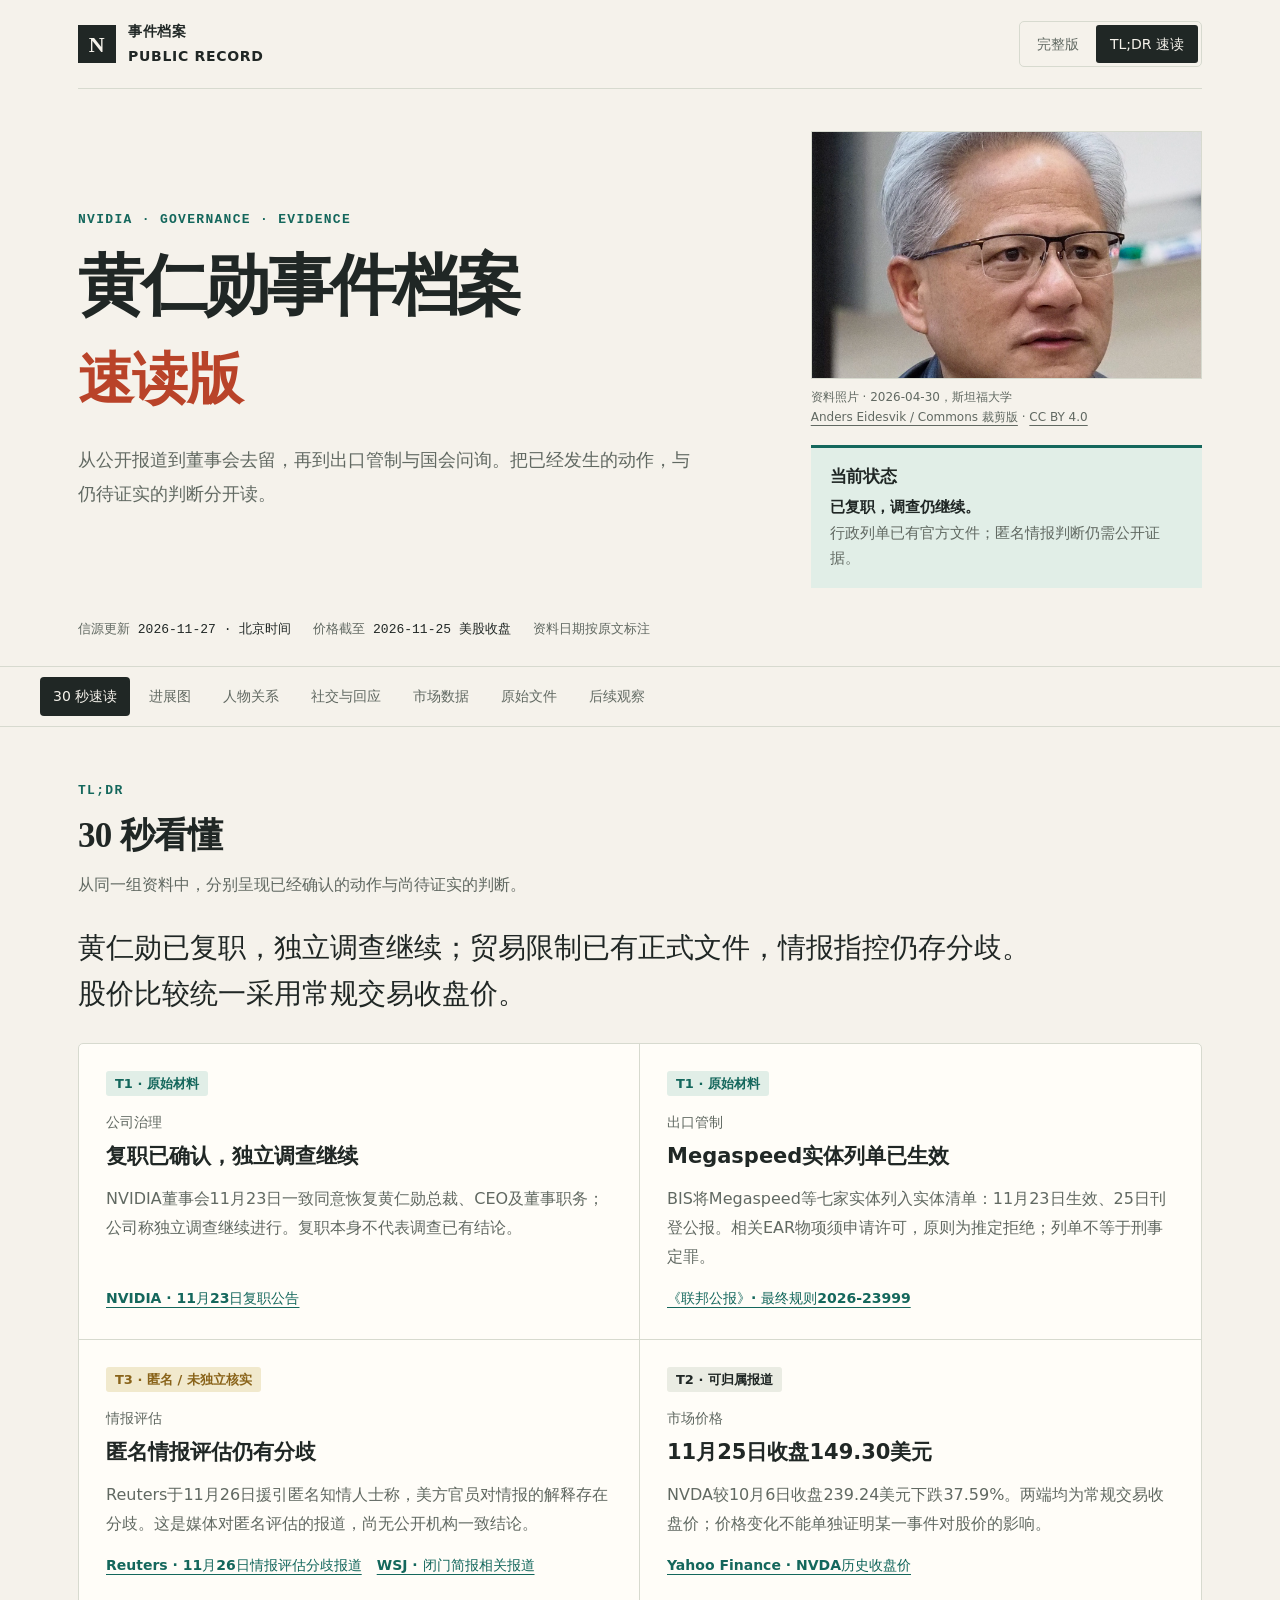
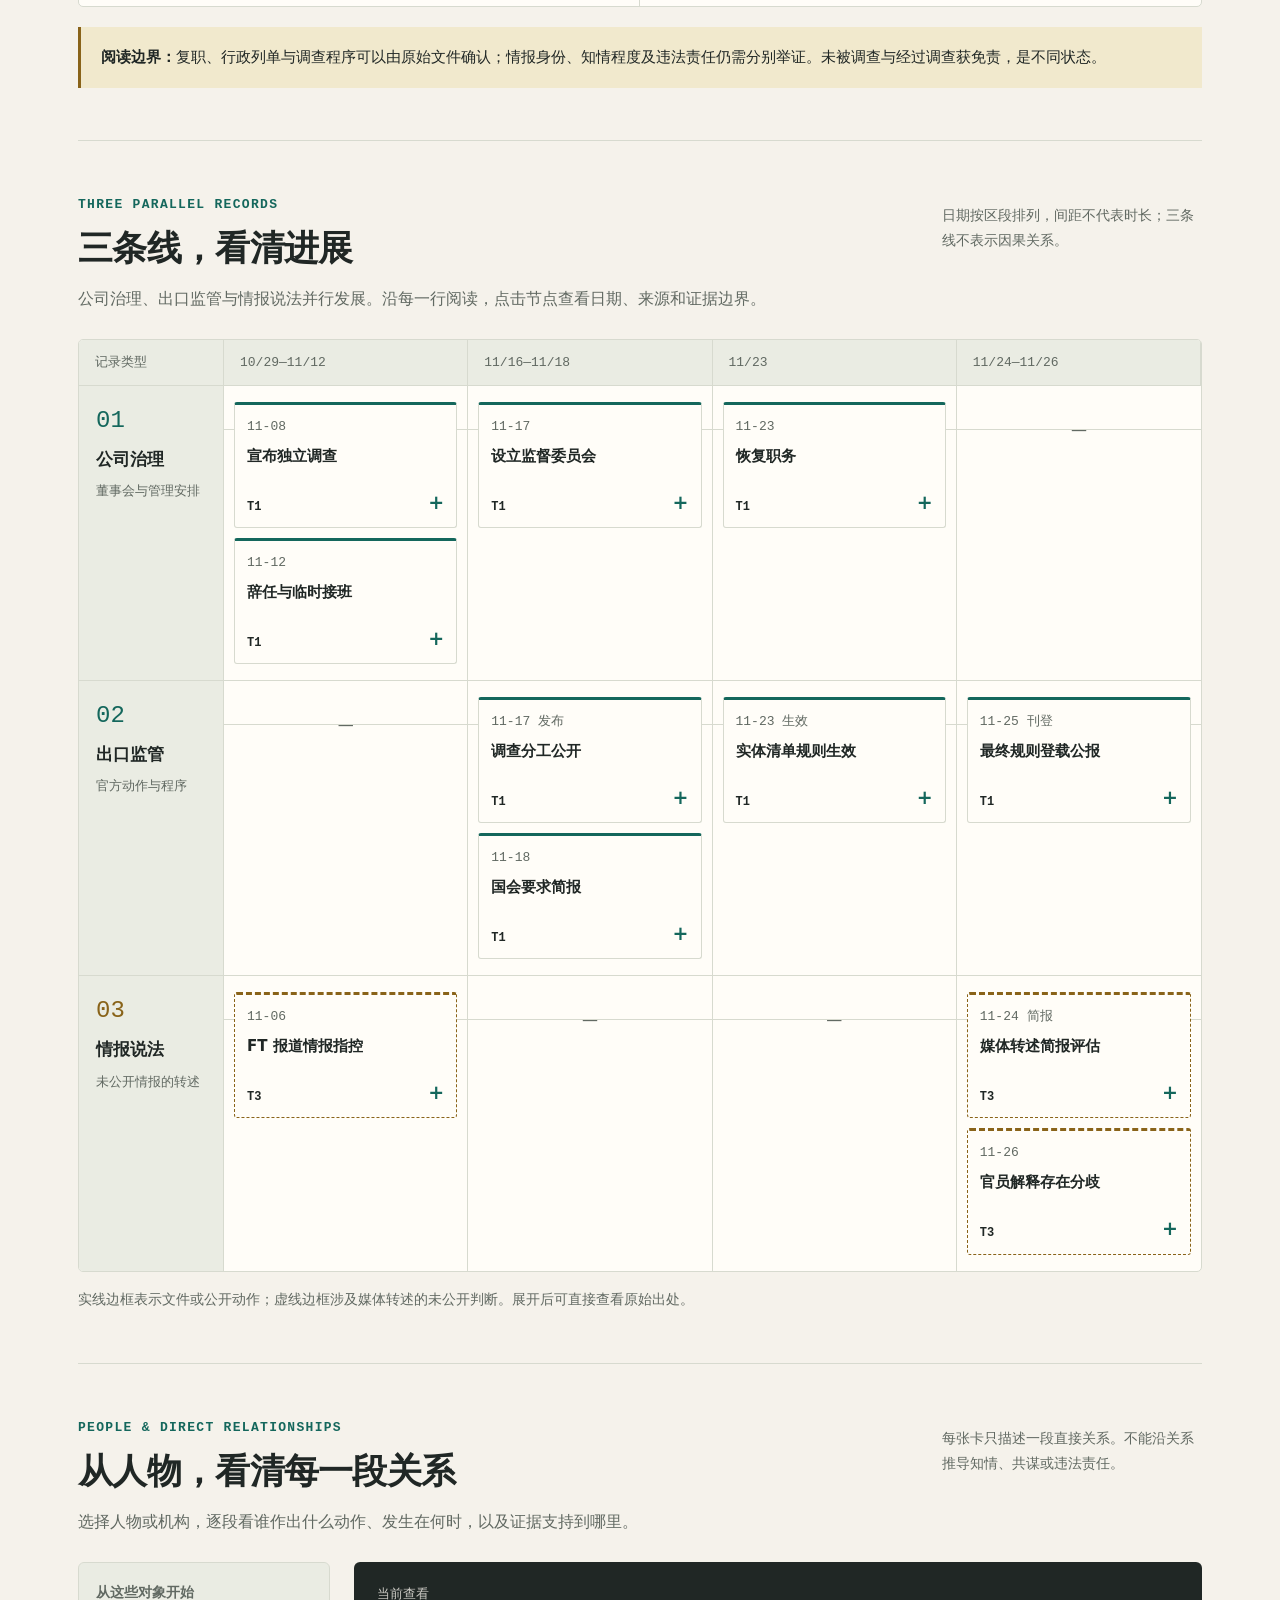
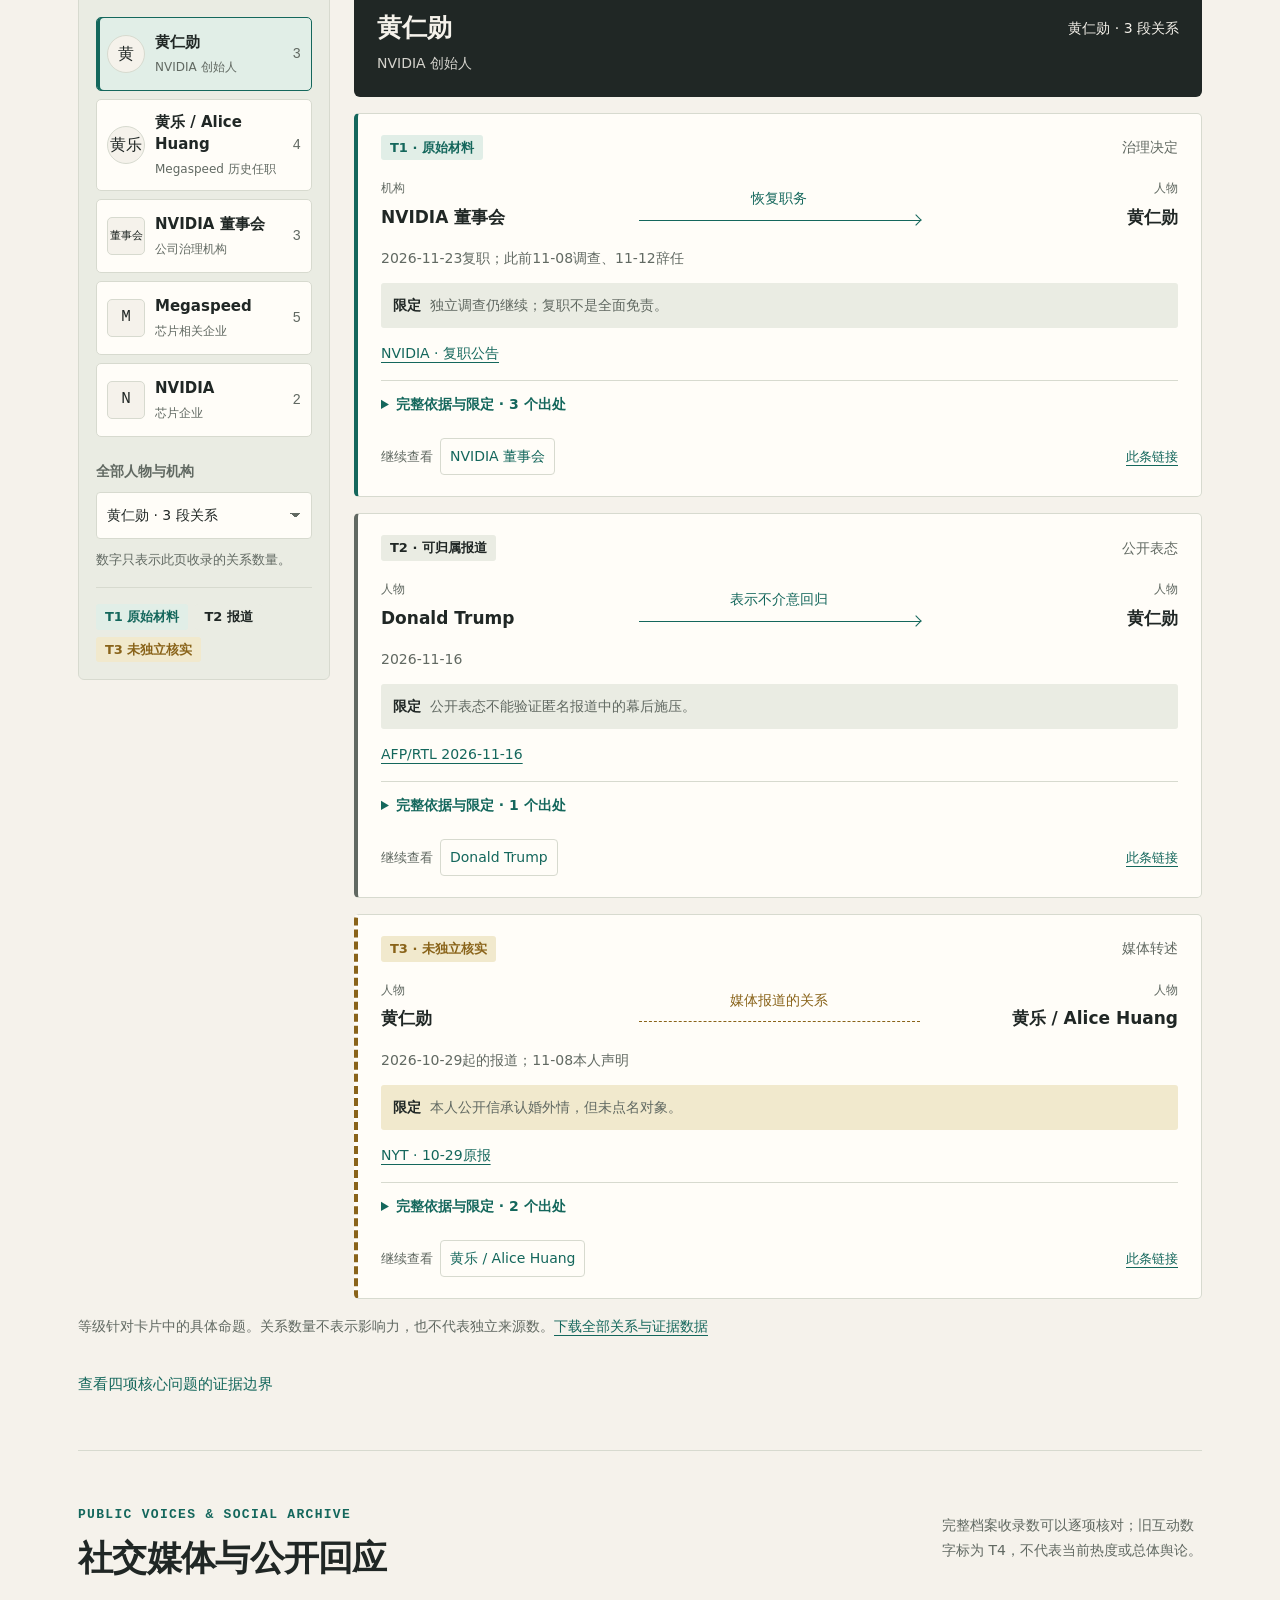
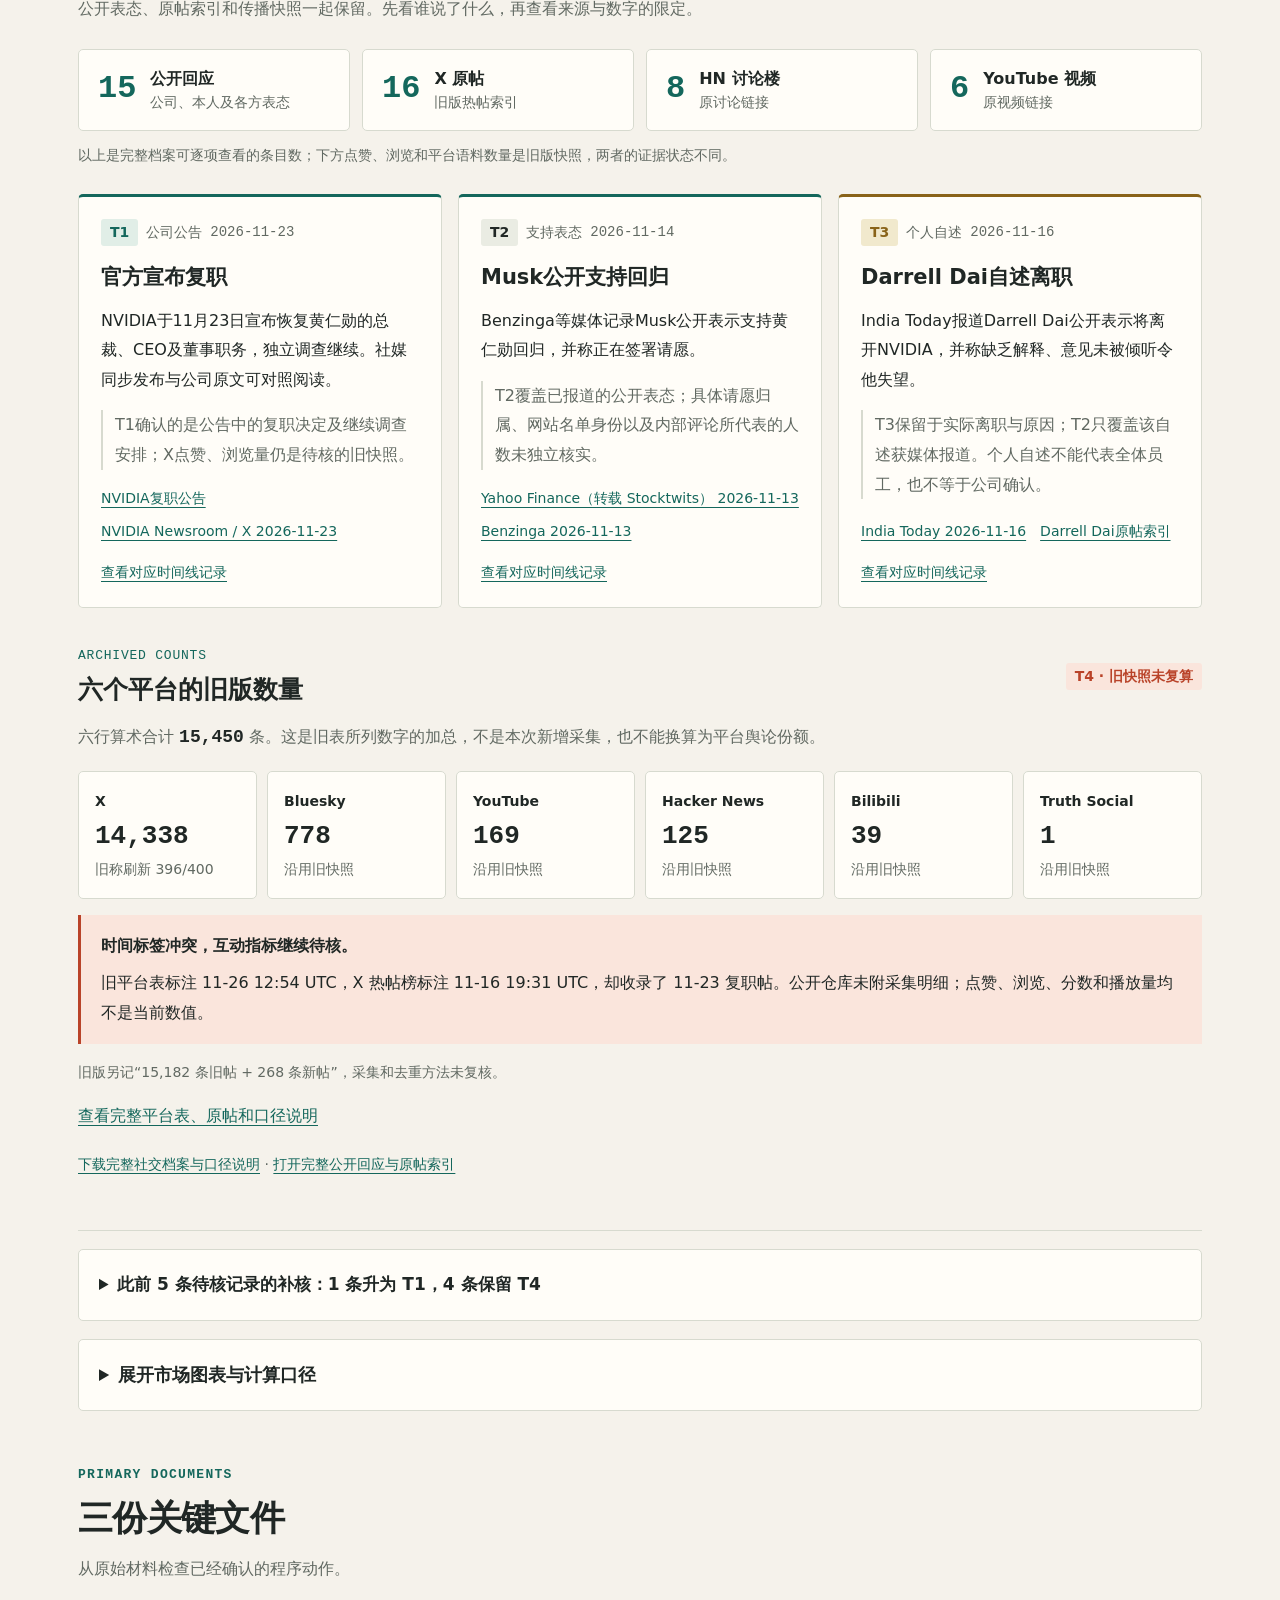
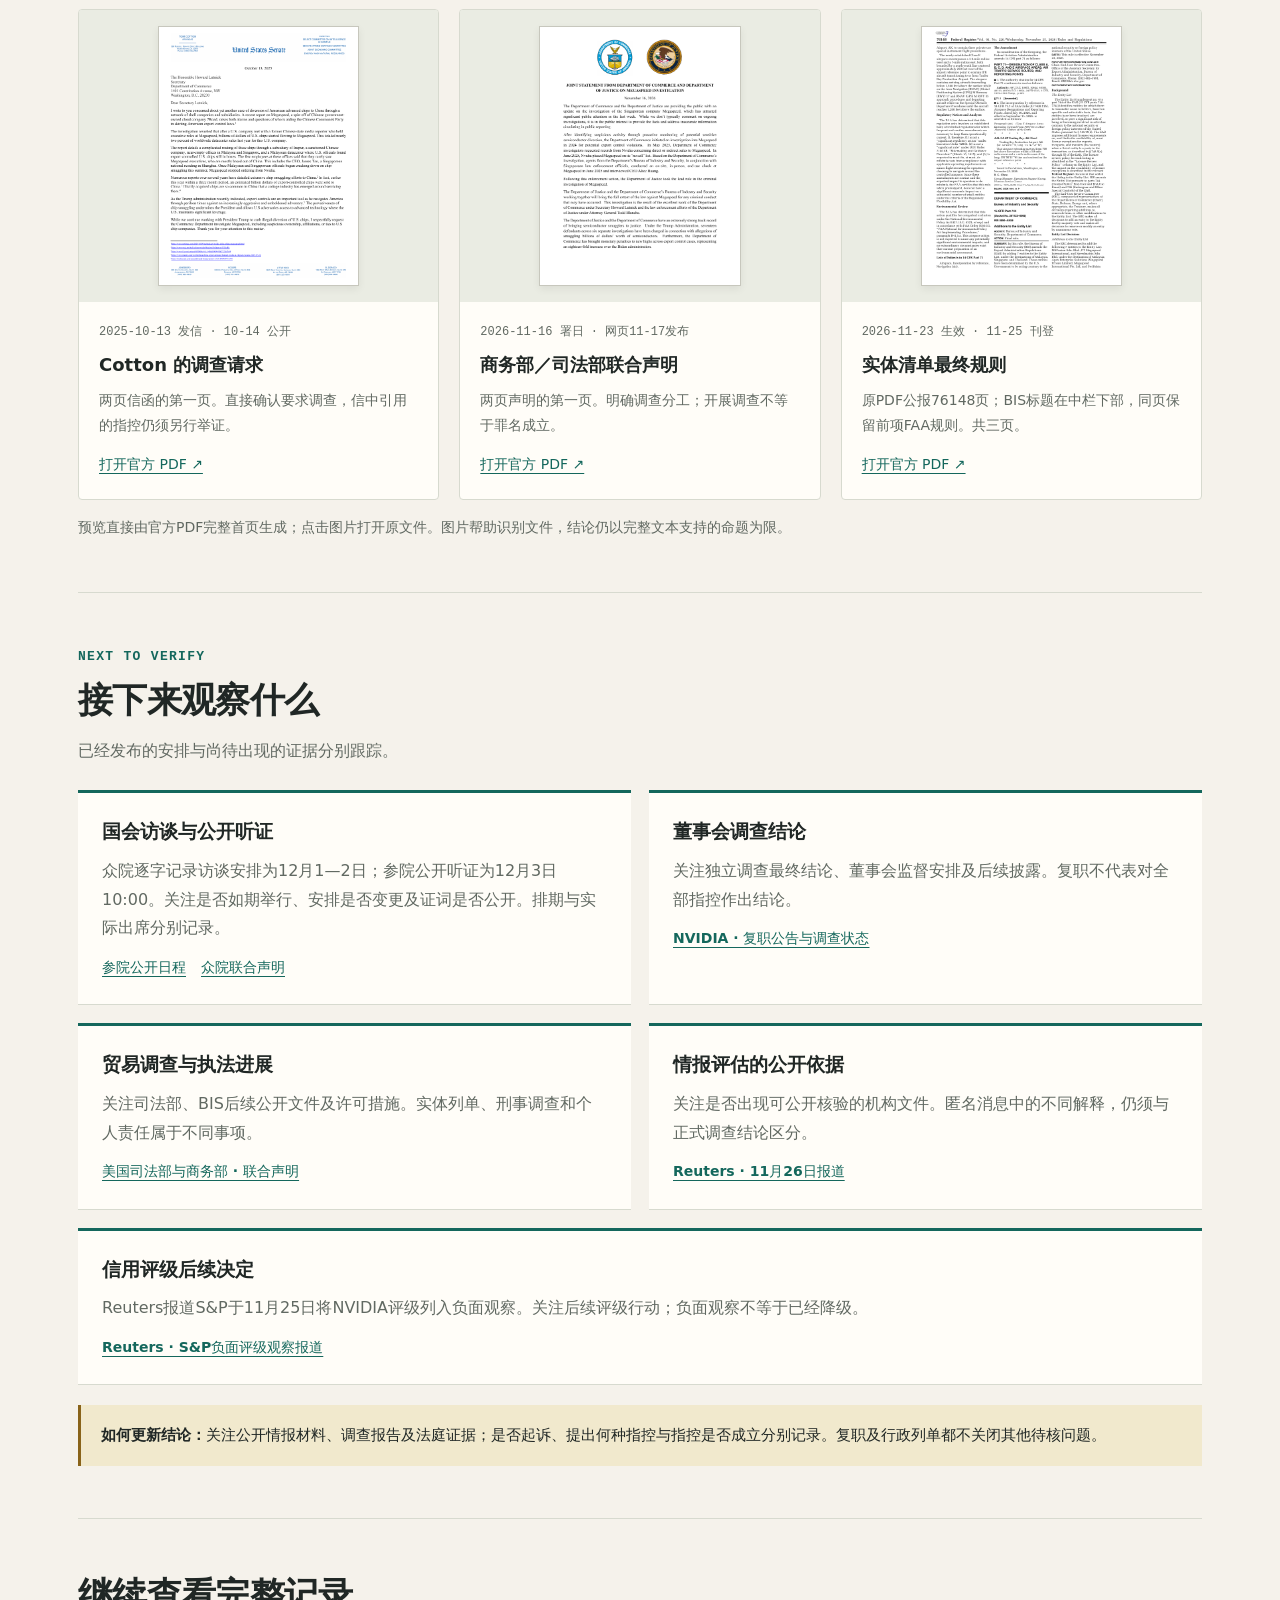
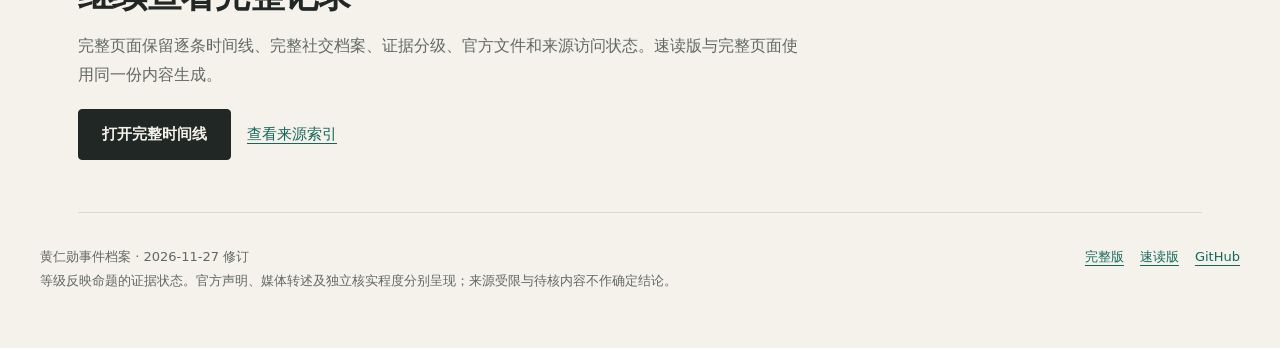
==== commit c9e1442d: "Publish redesigned relationships and restored social coverage Replace the large network diagram with" ====
--- a/tldr.html
+++ b/tldr.html
@@ -1,4 +1,4 @@
-<!doctype html><html lang="zh-CN"><head><meta charset="utf-8"><meta name="viewport" content="width=device-width,initial-scale=1"><meta name="color-scheme" content="light dark"><title>黄仁勋事件档案 · 速读版</title><meta name="description" content="黄仁勋事件的公开记录与信源审计：区分官方文件、媒体报道与待核判断。2026-11-27更新；完整时间线与TLDR同源。"><link rel="icon" href="data:image/svg+xml,%3Csvg xmlns=%27http://www.w3.org/2000/svg%27 viewBox=%270 0 64 64%27%3E%3Crect width=%2764%27 height=%2764%27 fill=%27%2314675c%27/%3E%3Ctext x=%2732%27 y=%2745%27 text-anchor=%27middle%27 fill=%27white%27 font-size=%2740%27 font-family=%27Georgia%27%3EN%3C/text%3E%3C/svg%3E"><link rel="stylesheet" href="assets/site.css"><link rel="stylesheet" href="assets/market.css"><link rel="stylesheet" href="assets/visuals.css"><script defer src="assets/site.js"></script><script defer src="assets/visuals.js"></script><script defer src="assets/market.js"></script></head><body class="short"><a class="skip" href="#main">跳到正文</a><header class="frame"><div class="topbar"><a class="brand" href="index.html"><span class="brand-mark" aria-hidden="true">N</span><span>事件档案<br>PUBLIC RECORD</span></a><nav class="edition-tabs" aria-label="阅读版本"><a href="index.html" >完整版</a><a href="tldr.html" aria-current=page>TL;DR 速读</a></nav></div><div class="hero"><div><p class="eyebrow">NVIDIA · GOVERNANCE · EVIDENCE</p><h1>黄仁勋事件档案<em>速读版</em></h1><p class="hero-dek">从公开报道到董事会去留，再到出口管制与国会问询。把已经发生的动作，与仍待证实的判断分开读。</p></div><div class="hero-visual"><figure class="archive-portrait"><img src="assets/jensen-portrait.jpg" width="1311" height="1748" alt="黄仁勋于2026年4月30日在斯坦福大学参加交流活动的资料照片" fetchpriority="high"><figcaption>资料照片 · 2026-04-30，斯坦福大学<br><a href="https://commons.wikimedia.org/wiki/File:Jensen_huang_stanford_2026-04-30_009_(cropped).jpg" target="_blank" rel="noopener noreferrer">Anders Eidesvik / Commons 裁剪版</a> · <a href="https://creativecommons.org/licenses/by/4.0/" target="_blank" rel="noopener noreferrer">CC BY 4.0</a></figcaption></figure><aside class="hero-aside"><h2>当前状态</h2><p><strong>已复职，调查仍继续。</strong><br>行政列单已有官方文件；匿名情报判断仍需公开证据。</p></aside></div></div><div class="audit-stamp"><span>信源更新 <b>2026-11-27 · 北京时间</b></span><span>价格截至 <b>2026-11-25 美股收盘</b></span><span>资料日期按原文标注</span></div></header><div class="nav-shell"><nav class="frame section-nav" aria-label="章节导航"><a href="#summary">30 秒速读</a><a href="#overview">进展图</a><a href="#network">关系图</a><a href="#market-details">市场数据</a><a href="#docs">原始文件</a><a href="#verdict">后续观察</a></nav></div><main class="frame" id="main"><section id="summary" class="section"><div class="section-head"><div><p class=eyebrow>TL;DR</p><h2>30 秒看懂</h2><p class=section-intro>从同一组资料中，分别呈现已经确认的动作与尚待证实的判断。</p></div></div><p class="summary-lead">黄仁勋已复职，独立调查继续；贸易限制已有正式文件，情报指控仍存分歧。股价比较统一采用常规交易收盘价。</p><div class="summary-grid"><article class="summary-card"><span class="badge t1">T1 · 原始材料</span><p class="small-label">公司治理</p><h3>复职已确认，独立调查继续</h3><p>NVIDIA董事会11月23日一致同意恢复黄仁勋总裁、CEO及董事职务；公司称独立调查继续进行。复职本身不代表调查已有结论。</p><div class="link-row"><a href="https://nvidianews.nvidia.com/news/nvidia-board-reinstates-jensen-huang-as-president-ceo-and-board-director" target="_blank" rel="noopener noreferrer">NVIDIA · 11月23日复职公告</a></div></article><article class="summary-card"><span class="badge t1">T1 · 原始材料</span><p class="small-label">出口管制</p><h3>Megaspeed实体列单已生效</h3><p>BIS将Megaspeed等七家实体列入实体清单：11月23日生效、25日刊登公报。相关EAR物项须申请许可，原则为推定拒绝；列单不等于刑事定罪。</p><div class="link-row"><a href="https://www.govinfo.gov/content/pkg/FR-2026-11-25/html/2026-23999.htm" target="_blank" rel="noopener noreferrer">《联邦公报》· 最终规则2026-23999</a></div></article><article class="summary-card"><span class="badge t3">T3 · 匿名 / 未独立核实</span><p class="small-label">情报评估</p><h3>匿名情报评估仍有分歧</h3><p>Reuters于11月26日援引匿名知情人士称，美方官员对情报的解释存在分歧。这是媒体对匿名评估的报道，尚无公开机构一致结论。</p><div class="link-row"><a href="https://www.reuters.com/world/us/us-officials-divided-over-chinese-spying-allegations-following-jensen-huangs-2026-11-26/" target="_blank" rel="noopener noreferrer">Reuters · 11月26日情报评估分歧报道</a><a href="https://www.wsj.com/politics/national-security/no-evidence-china-orchestrated-jensen-huangs-affair-officials-brief-congress-00228bb7" target="_blank" rel="noopener noreferrer">WSJ · 闭门简报相关报道</a></div></article><article class="summary-card"><span class="badge t2">T2 · 可归属报道</span><p class="small-label">市场价格</p><h3>11月25日收盘149.30美元</h3><p>NVDA较10月6日收盘239.24美元下跌37.59%。两端均为常规交易收盘价；价格变化不能单独证明某一事件对股价的影响。</p><div class="link-row"><a href="https://finance.yahoo.com/quote/NVDA/history/" target="_blank" rel="noopener noreferrer">Yahoo Finance · NVDA历史收盘价</a></div></article></div><p class="reading-boundary"><b>阅读边界：</b>复职、行政列单与调查程序可以由原始文件确认；情报身份、知情程度及违法责任仍需分别举证。未被调查与经过调查获免责，是不同状态。</p></section><section class="section" id="overview"><div class="section-head"><div><p class="eyebrow">THREE PARALLEL RECORDS</p><h2>三条线，看清进展</h2><p class="section-intro">公司治理、出口监管与情报说法并行发展。沿每一行阅读，点击节点查看日期、来源和证据边界。</p></div><p class="section-note">日期按区段排列，间距不代表时长；三条线不表示因果关系。</p></div><div class="track-scroll" tabindex="0" aria-label="三轨事件图；小屏可横向滚动"><div class="track-chart"><div class="track-axis"><span>记录类型</span><span>10/29—11/12</span><span>11/16—11/18</span><span>11/23</span><span>11/24—11/26</span></div><div class="track-lane governance"><div class="track-label"><span aria-hidden="true">01</span><h3>公司治理</h3><p>董事会与管理安排</p></div><div class="track-cell"><details class="track-point"><summary><time>11-08</time><span class="track-point-title">宣布独立调查</span><span class="track-grade t1">T1</span><span class="track-expand" aria-hidden="true">+</span></summary><div class="track-detail"><p>董事会宣布启动独立调查；启动程序不等于公布最终结论。</p><a href="https://nvidianews.nvidia.com/news/statement-from-nvidia-board-of-directors" target="_blank" rel="noopener noreferrer">NVIDIA 董事会声明 2026-11-08</a></div></details><details class="track-point"><summary><time>11-12</time><span class="track-point-title">辞任与临时接班</span><span class="track-grade t1">T1</span><span class="track-expand" aria-hidden="true">+</span></summary><div class="track-detail"><p>NVIDIA宣布黄辞任，Kress出任临时CEO，Jones出任董事长。</p><a href="https://nvidianews.nvidia.com/news/nvidia-announces-ceo-transition" target="_blank" rel="noopener noreferrer">NVIDIA《NVIDIA Announces CEO Transition》</a></div></details></div><div class="track-cell"><details class="track-point"><summary><time>11-17</time><span class="track-point-title">设立监督委员会</span><span class="track-grade t1">T1</span><span class="track-expand" aria-hidden="true">+</span></summary><div class="track-detail"><p>公司设立国家安全与出口管制监督委员会；这是制度安排。</p><a href="https://investor.nvidia.com/news/press-release-details/2026/NVIDIA-Board-of-Directors-Establishes-National-Security-and-Export-Control-Oversight-Committee/default.aspx" target="_blank" rel="noopener noreferrer">NVIDIA：成立国家安全与出口管制监督委员会</a></div></details></div><div class="track-cell"><details class="track-point"><summary><time>11-23</time><span class="track-point-title">恢复职务</span><span class="track-grade t1">T1</span><span class="track-expand" aria-hidden="true">+</span></summary><div class="track-detail"><p>董事会一致恢复黄的职务，同时明确独立调查继续。</p><a href="https://nvidianews.nvidia.com/news/nvidia-board-reinstates-jensen-huang-as-president-ceo-and-board-director" target="_blank" rel="noopener noreferrer">NVIDIA · 复职公告</a></div></details></div><div class="track-cell"><span class="track-empty" aria-label="本图未列重点事件">—</span></div></div><div class="track-lane regulation"><div class="track-label"><span aria-hidden="true">02</span><h3>出口监管</h3><p>官方动作与程序</p></div><div class="track-cell"><span class="track-empty" aria-label="本图未列重点事件">—</span></div><div class="track-cell"><details class="track-point"><summary><time>11-17 发布</time><span class="track-point-title">调查分工公开</span><span class="track-grade t1">T1</span><span class="track-expand" aria-hidden="true">+</span></summary><div class="track-detail"><p>联合声明署日11-16，网页11-17发布；司法部牵头刑事调查，BIS协作。</p><a href="https://www.justice.gov/opa/pr/joint-statement-department-commerce-and-department-justice-megaspeed-investigation" target="_blank" rel="noopener noreferrer">DOJ / Commerce · 联合声明</a></div></details><details class="track-point"><summary><time>11-18</time><span class="track-point-title">国会要求简报</span><span class="track-grade t1">T1</span><span class="track-expand" aria-hidden="true">+</span></summary><div class="track-detail"><p>众院能源商务委员会要求NVIDIA及商务部不晚于12-02提供简报。</p><a href="https://energycommerce.house.gov/posts/chairman-guthrie-requests-briefings-from-nvidia-and-department-of-commerce-over-megaspeed-and-national-security-concerns" target="_blank" rel="noopener noreferrer">众院能源商务委员会：要求Nvidia及商务部提供简报</a></div></details></div><div class="track-cell"><details class="track-point"><summary><time>11-23 生效</time><span class="track-point-title">实体清单规则生效</span><span class="track-grade t1">T1</span><span class="track-expand" aria-hidden="true">+</span></summary><div class="track-detail"><p>将Megaspeed等七家实体列入清单；行政动作不等于刑事定罪。</p><a href="https://www.govinfo.gov/content/pkg/FR-2026-11-25/html/2026-23999.htm" target="_blank" rel="noopener noreferrer">BIS · 最终列单规则</a></div></details></div><div class="track-cell"><details class="track-point"><summary><time>11-25 刊登</time><span class="track-point-title">最终规则登载公报</span><span class="track-grade t1">T1</span><span class="track-expand" aria-hidden="true">+</span></summary><div class="track-detail"><p>与11-23生效的是同一规则。此处单列正式出版日期，避免混淆。</p><a href="https://www.govinfo.gov/content/pkg/FR-2026-11-25/html/2026-23999.htm" target="_blank" rel="noopener noreferrer">BIS · 最终列单规则</a></div></details></div></div><div class="track-lane intelligence"><div class="track-label"><span aria-hidden="true">03</span><h3>情报说法</h3><p>未公开情报的转述</p></div><div class="track-cell"><details class="track-point"><summary><time>11-06</time><span class="track-point-title">FT 报道情报指控</span><span class="track-grade t3">T3</span><span class="track-expand" aria-hidden="true">+</span></summary><div class="track-detail"><p>原发书目已定位，付费正文受限；相关情报判断未见公开原始材料。</p><a href="https://www.ft.com/content/a55a2a22-4479-4f93-a445-6147a5c6d790" target="_blank" rel="noopener noreferrer">FT · 11-06原报</a></div></details></div><div class="track-cell"><span class="track-empty" aria-label="本图未列重点事件">—</span></div><div class="track-cell"><span class="track-empty" aria-label="本图未列重点事件">—</span></div><div class="track-cell"><details class="track-point"><summary><time>11-24 简报</time><span class="track-point-title">媒体转述简报评估</span><span class="track-grade t3">T3</span><span class="track-expand" aria-hidden="true">+</span></summary><div class="track-detail"><p>WSJ于11-25报道前一天闭门简报：未见中方策划关系的证据。原始情报未公开。</p><a href="https://www.wsj.com/politics/national-security/no-evidence-china-orchestrated-jensen-huangs-affair-officials-brief-congress-00228bb7" target="_blank" rel="noopener noreferrer">WSJ · 闭门简报报道</a></div></details><details class="track-point"><summary><time>11-26</time><span class="track-point-title">官员解释存在分歧</span><span class="track-grade t3">T3</span><span class="track-expand" aria-hidden="true">+</span></summary><div class="track-detail"><p>Reuters援引匿名来源描述评估分歧；不是统一公开的机构结论。</p><a href="https://www.reuters.com/world/us/us-officials-divided-over-chinese-spying-allegations-following-jensen-huangs-2026-11-26/" target="_blank" rel="noopener noreferrer">Reuters · 情报评估分歧</a></div></details></div></div></div></div><p class="visual-caption">实线边框表示文件或公开动作；虚线边框涉及媒体转述的未公开判断。展开后可直接查看原始出处。</p></section><section class="section relationship-section" id="network"><div class="section-head"><div><p class="eyebrow">PEOPLE · INSTITUTIONS · EVIDENCE</p><h2>人物与机构关系图</h2><p class="section-intro">把关系的性质与证据等级一起看。选择主题，再点击连线标签或下方关系按钮，查看其来源和限定条件。</p></div><p class="section-note">连线表示特定关系或调查动作，不能沿连线推导知情、共谋或违法责任。</p></div><div class="network-tabs js-only" role="group" aria-label="关系图主题"><button type="button" data-network-view="people" aria-pressed="true" aria-controls="network-people">公司与人物</button><button type="button" data-network-view="oversight" aria-pressed="false" aria-controls="network-oversight">监管与调查</button><button type="button" data-network-view="intelligence" aria-pressed="false" aria-controls="network-intelligence">情报说法</button></div><div class="network-legend"><span><i class="person-key" aria-hidden="true"></i>人物</span><span><i class="org-key" aria-hidden="true"></i>机构</span><span><i class="line-key t1" aria-hidden="true"></i>T1 原始材料</span><span><i class="line-key t2" aria-hidden="true"></i>T2 报道</span><span><i class="line-key t3" aria-hidden="true"></i>T3 未独立核实</span></div><div class="network-view" id="network-people" data-view="people"><h3 class="network-view-heading">公司与人物</h3><p class="network-context">保留核心人物与公司治理关系；所有任命、表态和被报道的私人关系均注明日期与不同的证据范围。</p><p class="network-mobile-hint">图可横向滑动；图下文字按钮也能查看全部关系与证据。</p><div class="network-scroll" tabindex="0" aria-label="公司与人物关系图，小屏可横向滚动"><svg class="relationship-svg" viewBox="0 0 900 480" role="group" aria-label="公司与人物关系图"><title>公司与人物关系图</title><a class="graph-edge t1" href="#relation-board-huang" data-relation="board-huang" aria-label="董事会恢复黄仁勋总裁、CEO及董事职务，T1，查看来源"><path class="edge-path" d="M242 225H358"/><path class="edge-hit" d="M242 225H358"/><rect class="edge-label-bg" x="207.0" y="157" width="186" height="30" rx="4"/><text class="edge-label" x="300" y="177" text-anchor="middle">11/23 恢复职务 · T1</text></a><a class="graph-edge t1" href="#relation-board-kress" data-relation="board-kress" aria-label="Colette Kress 在过渡期出任临时 CEO，T1，查看来源"><path class="edge-path" d="M150 262V373"/><path class="edge-hit" d="M150 262V373"/><rect class="edge-label-bg" x="158.0" y="302" width="158" height="30" rx="4"/><text class="edge-label" x="237" y="322" text-anchor="middle">任命临时 CEO · T1</text></a><a class="graph-edge t1" href="#relation-board-jones" data-relation="board-jones" aria-label="Harvey C. Jones 获任董事长，T1，查看来源"><path class="edge-path" d="M150 188V97"/><path class="edge-hit" d="M150 188V97"/><rect class="edge-label-bg" x="179.0" y="126" width="116" height="30" rx="4"/><text class="edge-label" x="237" y="146" text-anchor="middle">任命董事长 · T1</text></a><a class="graph-edge t2" href="#relation-trump-huang" data-relation="trump-huang" aria-label="特朗普公开表示不介意黄仁勋回归，T2，查看来源"><path class="edge-path" d="M450 97V188"/><path class="edge-hit" d="M450 97V188"/><rect class="edge-label-bg" x="475.0" y="126" width="130" height="30" rx="4"/><text class="edge-label" x="540" y="146" text-anchor="middle">公开支持回归 · T2</text></a><a class="graph-edge t3" href="#relation-huang-alice" data-relation="huang-alice" aria-label="报道将黄仁勋的关系对象指向 Alice Huang，T3，查看来源"><path class="edge-path" d="M542 225H658"/><path class="edge-hit" d="M542 225H658"/><rect class="edge-label-bg" x="528.0" y="157" width="144" height="30" rx="4"/><text class="edge-label" x="600" y="177" text-anchor="middle">媒体报道的关系 · T3</text></a><a class="graph-edge t1" href="#relation-alice-mega" data-relation="alice-mega" aria-label="联合声明回溯：2025年6月核查时称 Alice Huang 为 CEO，T1，查看来源"><path class="edge-path" d="M750 262V373"/><path class="edge-hit" d="M750 262V373"/><rect class="edge-label-bg" x="548.0" y="302" width="214" height="30" rx="4"/><text class="edge-label" x="655" y="322" text-anchor="middle">2025/06 核查身份 · T1</text></a><g class="graph-node institution" data-node="board"><rect x="58" y="188" width="184" height="74" rx="5"/><text class="node-label" x="150" y="223" text-anchor="middle">NVIDIA 董事会</text><text class="node-subtitle" x="150" y="245" text-anchor="middle">公司治理机构</text></g><g class="graph-node person" data-node="huang"><rect x="358" y="188" width="184" height="74" rx="37"/><text class="node-label" x="450" y="223" text-anchor="middle">黄仁勋</text><text class="node-subtitle" x="450" y="245" text-anchor="middle">NVIDIA 创始人</text></g><g class="graph-node person" data-node="alice"><rect x="658" y="188" width="184" height="74" rx="37"/><text class="node-label" x="750" y="223" text-anchor="middle">黄乐 / Alice Huang</text><text class="node-subtitle" x="750" y="245" text-anchor="middle">Megaspeed 历史任职</text></g><g class="graph-node person" data-node="kress"><rect x="58" y="373" width="184" height="74" rx="37"/><text class="node-label" x="150" y="408" text-anchor="middle">Colette Kress</text><text class="node-subtitle" x="150" y="430" text-anchor="middle">11/12–23 临时 CEO</text></g><g class="graph-node person" data-node="jones"><rect x="58" y="23" width="184" height="74" rx="37"/><text class="node-label" x="150" y="58" text-anchor="middle">Harvey C. Jones</text><text class="node-subtitle" x="150" y="80" text-anchor="middle">11/12 获任董事长</text></g><g class="graph-node person" data-node="trump"><rect x="358" y="23" width="184" height="74" rx="37"/><text class="node-label" x="450" y="58" text-anchor="middle">Donald Trump</text><text class="node-subtitle" x="450" y="80" text-anchor="middle">美国总统</text></g><g class="graph-node institution" data-node="mega"><rect x="658" y="373" width="184" height="74" rx="5"/><text class="node-label" x="750" y="408" text-anchor="middle">Megaspeed</text><text class="node-subtitle" x="750" y="430" text-anchor="middle">芯片相关企业</text></g></svg></div><div class="relation-buttons js-only" role="group" aria-label="选择关系"><button type="button" data-select-relation="board-huang" aria-pressed="false" aria-controls="relation-board-huang">11/23 恢复职务 <span>T1</span></button><button type="button" data-select-relation="board-kress" aria-pressed="false" aria-controls="relation-board-kress">任命临时 CEO <span>T1</span></button><button type="button" data-select-relation="board-jones" aria-pressed="false" aria-controls="relation-board-jones">任命董事长 <span>T1</span></button><button type="button" data-select-relation="trump-huang" aria-pressed="false" aria-controls="relation-trump-huang">公开支持回归 <span>T2</span></button><button type="button" data-select-relation="huang-alice" aria-pressed="false" aria-controls="relation-huang-alice">媒体报道的关系 <span>T3</span></button><button type="button" data-select-relation="alice-mega" aria-pressed="false" aria-controls="relation-alice-mega">2025/06 核查身份 <span>T1</span></button></div></div><div class="network-view" id="network-oversight" data-view="oversight"><h3 class="network-view-heading">监管与调查</h3><p class="network-context">行政列单、刑事调查和国会监督各有职责。实线表示已找到支持该程序动作的官方材料，不代表责任已经认定。</p><p class="network-mobile-hint">图可横向滑动；图下文字按钮也能查看全部关系与证据。</p><div class="network-scroll" tabindex="0" aria-label="监管与调查关系图，小屏可横向滚动"><svg class="relationship-svg" viewBox="0 0 900 480" role="group" aria-label="监管与调查关系图"><title>监管与调查关系图</title><a class="graph-edge t1" href="#relation-cotton-bis" data-relation="cotton-bis" aria-label="Cotton 致商务部长信函要求调查 Megaspeed，T1，查看来源"><path class="edge-path" d="M150 97V208"/><path class="edge-hit" d="M150 97V208"/><rect class="edge-label-bg" x="175.0" y="137" width="130" height="30" rx="4"/><text class="edge-label" x="240" y="157" text-anchor="middle">发信要求调查 · T1</text></a><a class="graph-edge t1" href="#relation-alice-mega" data-relation="alice-mega" aria-label="联合声明回溯：2025年6月核查时称 Alice Huang 为 CEO，T1，查看来源"><path class="edge-path" d="M450 97V208"/><path class="edge-hit" d="M450 97V208"/><rect class="edge-label-bg" x="343.0" y="136" width="214" height="30" rx="4"/><text class="edge-label" x="450" y="156" text-anchor="middle">2025/06 核查身份 · T1</text></a><a class="graph-edge t1" href="#relation-mha-mega" data-relation="mha-mega" aria-label="新加坡对 Megaspeed 及其他相关人员的调查继续，T1，查看来源"><path class="edge-path" d="M710 97L492 208"/><path class="edge-hit" d="M710 97L492 208"/><rect class="edge-label-bg" x="576.0" y="145" width="130" height="30" rx="4"/><text class="edge-label" x="641" y="165" text-anchor="middle">本地调查继续 · T1</text></a><a class="graph-edge t1" href="#relation-bis-mega" data-relation="bis-mega" aria-label="BIS 将 Megaspeed 等七家实体列入实体清单，T1，查看来源"><path class="edge-path" d="M242 245H358"/><path class="edge-hit" d="M242 245H358"/><rect class="edge-label-bg" x="235.0" y="175" width="130" height="30" rx="4"/><text class="edge-label" x="300" y="195" text-anchor="middle">实体清单列入 · T1</text></a><a class="graph-edge t1" href="#relation-doj-mega" data-relation="doj-mega" aria-label="司法部牵头 Megaspeed 刑事调查，BIS 协作，T1，查看来源"><path class="edge-path" d="M658 245H542"/><path class="edge-hit" d="M658 245H542"/><rect class="edge-label-bg" x="535.0" y="285" width="130" height="30" rx="4"/><text class="edge-label" x="600" y="305" text-anchor="middle">刑事调查牵头 · T1</text></a><a class="graph-edge t1" href="#relation-nvidia-mega" data-relation="nvidia-mega" aria-label="联合声明记载 NVIDIA 已将 Megaspeed 列入不销售名单，T1，查看来源"><path class="edge-path" d="M450 388V282"/><path class="edge-hit" d="M450 388V282"/><rect class="edge-label-bg" x="283.0" y="320" width="144" height="30" rx="4"/><text class="edge-label" x="355" y="340" text-anchor="middle">列入不销售名单 · T1</text></a><a class="graph-edge t1" href="#relation-congress-nvidia" data-relation="congress-nvidia" aria-label="国会委员会要求材料、访谈及公开证词，T1，查看来源"><path class="edge-path" d="M658 425H542"/><path class="edge-hit" d="M658 425H542"/><rect class="edge-label-bg" x="528.0" y="350" width="144" height="30" rx="4"/><text class="edge-label" x="600" y="370" text-anchor="middle">要求简报与证词 · T1</text></a><g class="graph-node person" data-node="cotton"><rect x="58" y="23" width="184" height="74" rx="37"/><text class="node-label" x="150" y="58" text-anchor="middle">Tom Cotton</text><text class="node-subtitle" x="150" y="80" text-anchor="middle">美国参议员</text></g><g class="graph-node person" data-node="alice"><rect x="358" y="23" width="184" height="74" rx="37"/><text class="node-label" x="450" y="58" text-anchor="middle">黄乐 / Alice Huang</text><text class="node-subtitle" x="450" y="80" text-anchor="middle">Megaspeed 历史任职</text></g><g class="graph-node institution" data-node="mha"><rect x="658" y="23" width="184" height="74" rx="5"/><text class="node-label" x="750" y="58" text-anchor="middle">新加坡内政部</text><text class="node-subtitle" x="750" y="80" text-anchor="middle">本国调查程序说明</text></g><g class="graph-node institution" data-node="bis"><rect x="58" y="208" width="184" height="74" rx="5"/><text class="node-label" x="150" y="243" text-anchor="middle">商务部 / BIS</text><text class="node-subtitle" x="150" y="265" text-anchor="middle">出口管制行政机构</text></g><g class="graph-node institution" data-node="mega"><rect x="358" y="208" width="184" height="74" rx="5"/><text class="node-label" x="450" y="243" text-anchor="middle">Megaspeed</text><text class="node-subtitle" x="450" y="265" text-anchor="middle">芯片相关企业</text></g><g class="graph-node institution" data-node="doj"><rect x="658" y="208" width="184" height="74" rx="5"/><text class="node-label" x="750" y="243" text-anchor="middle">美国司法部</text><text class="node-subtitle" x="750" y="265" text-anchor="middle">刑事调查机构</text></g><g class="graph-node institution" data-node="nvidia"><rect x="358" y="388" width="184" height="74" rx="5"/><text class="node-label" x="450" y="423" text-anchor="middle">NVIDIA</text><text class="node-subtitle" x="450" y="445" text-anchor="middle">芯片企业</text></g><g class="graph-node institution" data-node="congress"><rect x="658" y="388" width="184" height="74" rx="5"/><text class="node-label" x="750" y="423" text-anchor="middle">美国国会委员会</text><text class="node-subtitle" x="750" y="445" text-anchor="middle">监督与问询</text></g></svg></div><div class="relation-buttons js-only" role="group" aria-label="选择关系"><button type="button" data-select-relation="cotton-bis" aria-pressed="false" aria-controls="relation-cotton-bis">发信要求调查 <span>T1</span></button><button type="button" data-select-relation="alice-mega" aria-pressed="false" aria-controls="relation-alice-mega">2025/06 核查身份 <span>T1</span></button><button type="button" data-select-relation="mha-mega" aria-pressed="false" aria-controls="relation-mha-mega">本地调查继续 <span>T1</span></button><button type="button" data-select-relation="bis-mega" aria-pressed="false" aria-controls="relation-bis-mega">实体清单列入 <span>T1</span></button><button type="button" data-select-relation="doj-mega" aria-pressed="false" aria-controls="relation-doj-mega">刑事调查牵头 <span>T1</span></button><button type="button" data-select-relation="nvidia-mega" aria-pressed="false" aria-controls="relation-nvidia-mega">列入不销售名单 <span>T1</span></button><button type="button" data-select-relation="congress-nvidia" aria-pressed="false" aria-controls="relation-congress-nvidia">要求简报与证词 <span>T1</span></button></div></div><div class="network-view" id="network-intelligence" data-view="intelligence"><h3 class="network-view-heading">情报说法</h3><p class="network-context">此层刻意保留虚线与限定词。私人关系、情报联系、是否由情报机关策划，以及某国是否调查，是四个不同问题。</p><p class="network-mobile-hint">图可横向滑动；图下文字按钮也能查看全部关系与证据。</p><div class="network-scroll" tabindex="0" aria-label="情报说法关系图，小屏可横向滚动"><svg class="relationship-svg" viewBox="0 0 900 480" role="group" aria-label="情报说法关系图"><title>情报说法关系图</title><a class="graph-edge t3" href="#relation-huang-alice" data-relation="huang-alice" aria-label="报道将黄仁勋的关系对象指向 Alice Huang，T3，查看来源"><path class="edge-path" d="M242 180H358"/><path class="edge-hit" d="M242 180H358"/><rect class="edge-label-bg" x="228.0" y="110" width="144" height="30" rx="4"/><text class="edge-label" x="300" y="130" text-anchor="middle">媒体报道的关系 · T3</text></a><a class="graph-edge t3" href="#relation-alice-intelligence" data-relation="alice-intelligence" aria-label="Alice Huang 的情报联系仍是媒体转述的未公开判断，T3，查看来源"><path class="edge-path" d="M542 180H658"/><path class="edge-hit" d="M542 180H658"/><rect class="edge-label-bg" x="535.0" y="110" width="130" height="30" rx="4"/><text class="edge-label" x="600" y="130" text-anchor="middle">匿名情报指控 · T3</text></a><a class="graph-edge t1" href="#relation-mha-alice" data-relation="mha-alice" aria-label="新加坡声明：Alice Huang 未因间谍事项被调查，T1，查看来源"><path class="edge-path" d="M450 338V217"/><path class="edge-hit" d="M450 338V217"/><rect class="edge-label-bg" x="485.0" y="262" width="130" height="30" rx="4"/><text class="edge-label" x="550" y="282" text-anchor="middle">本地调查范围 · T1</text></a><g class="graph-node person" data-node="huang"><rect x="58" y="143" width="184" height="74" rx="37"/><text class="node-label" x="150" y="178" text-anchor="middle">黄仁勋</text><text class="node-subtitle" x="150" y="200" text-anchor="middle">NVIDIA 创始人</text></g><g class="graph-node person" data-node="alice"><rect x="358" y="143" width="184" height="74" rx="37"/><text class="node-label" x="450" y="178" text-anchor="middle">黄乐 / Alice Huang</text><text class="node-subtitle" x="450" y="200" text-anchor="middle">Megaspeed 历史任职</text></g><g class="graph-node institution" data-node="intelligence"><rect x="658" y="143" width="184" height="74" rx="5"/><text class="node-label" x="750" y="178" text-anchor="middle">中方情报机构</text><text class="node-subtitle" x="750" y="200" text-anchor="middle">媒体匿名指控所涉</text></g><g class="graph-node institution" data-node="mha"><rect x="358" y="338" width="184" height="74" rx="5"/><text class="node-label" x="450" y="373" text-anchor="middle">新加坡内政部</text><text class="node-subtitle" x="450" y="395" text-anchor="middle">本国调查程序说明</text></g></svg></div><div class="relation-buttons js-only" role="group" aria-label="选择关系"><button type="button" data-select-relation="huang-alice" aria-pressed="false" aria-controls="relation-huang-alice">媒体报道的关系 <span>T3</span></button><button type="button" data-select-relation="alice-intelligence" aria-pressed="false" aria-controls="relation-alice-intelligence">匿名情报指控 <span>T3</span></button><button type="button" data-select-relation="mha-alice" aria-pressed="false" aria-controls="relation-mha-alice">本地调查范围 <span>T1</span></button></div></div><div class="relation-detail-wrap" aria-live="polite"><article class="relation-detail" id="relation-board-huang" data-relation-detail="board-huang"><div class="relation-detail-top"><span class="badge t1">T1</span><span>2026-11-08 → 11-12 → 11-23</span></div><h3>董事会恢复黄仁勋总裁、CEO及董事职务</h3><p>董事会先宣布独立调查，随后宣布黄仁勋辞任，并于11月23日一致决定恢复其职务。</p><p class="relation-boundary"><b>证据边界：</b>这是公司的人事与治理决定。复职公告同时说明独立调查继续，不能据此认定所有问题已经排除。</p><div class="link-row"><a href="https://nvidianews.nvidia.com/news/statement-from-nvidia-board-of-directors" target="_blank" rel="noopener noreferrer">NVIDIA 董事会声明 2026-11-08</a><a href="https://nvidianews.nvidia.com/news/nvidia-announces-ceo-transition" target="_blank" rel="noopener noreferrer">NVIDIA《NVIDIA Announces CEO Transition》</a><a href="https://nvidianews.nvidia.com/news/nvidia-board-reinstates-jensen-huang-as-president-ceo-and-board-director" target="_blank" rel="noopener noreferrer">NVIDIA · 复职公告</a></div></article><article class="relation-detail" id="relation-board-kress" data-relation-detail="board-kress"><div class="relation-detail-top"><span class="badge t1">T1</span><span>2026-11-12；黄于11-23复职</span></div><h3>Colette Kress 在过渡期出任临时 CEO</h3><p>NVIDIA交接公告任命Kress为临时CEO，并继续兼任CFO。</p><p class="relation-boundary"><b>证据边界：</b>图中标注的是11月12日至黄仁勋复职前的管理安排，不将历史临时职位显示为当前职位。</p><div class="link-row"><a href="https://nvidianews.nvidia.com/news/nvidia-announces-ceo-transition" target="_blank" rel="noopener noreferrer">NVIDIA 官方新闻稿</a><a href="https://nvidianews.nvidia.com/news/nvidia-board-reinstates-jensen-huang-as-president-ceo-and-board-director" target="_blank" rel="noopener noreferrer">NVIDIA · 复职公告</a></div></article><article class="relation-detail" id="relation-board-jones" data-relation-detail="board-jones"><div class="relation-detail-top"><span class="badge t1">T1</span><span>2026-11-12</span></div><h3>Harvey C. Jones 获任董事长</h3><p>NVIDIA交接公告任命Harvey C. Jones为公司首任董事长。</p><p class="relation-boundary"><b>证据边界：</b>职务任命本身有官方公告；不能由此推断个人对董事会各项决策的私下意见。</p><div class="link-row"><a href="https://nvidianews.nvidia.com/news/nvidia-announces-ceo-transition" target="_blank" rel="noopener noreferrer">NVIDIA 官方新闻稿</a></div></article><article class="relation-detail" id="relation-trump-huang" data-relation-detail="trump-huang"><div class="relation-detail-top"><span class="badge t2">T2</span><span>2026-11-16</span></div><h3>特朗普公开表示不介意黄仁勋回归</h3><p>AFP记录特朗普向记者表示不介意黄仁勋回归NVIDIA。</p><p class="relation-boundary"><b>证据边界：</b>公开表态与匿名报道中的幕后施压、具体电话内容是不同命题；本连线只表达这一公开表态。</p><div class="link-row"><a href="https://today.rtl.lu/news/world/trump-says-would-not-mind-huang-being-reinstated-at-nvidia-786835918" target="_blank" rel="noopener noreferrer">AFP/RTL 2026-11-16</a></div></article><article class="relation-detail" id="relation-huang-alice" data-relation-detail="huang-alice"><div class="relation-detail-top"><span class="badge t3">T3</span><span>2026-10-29起的报道；11-08本人声明</span></div><h3>报道将黄仁勋的关系对象指向 Alice Huang</h3><p>NYT等媒体报道黄仁勋与Alice Huang的关系。黄仁勋11月8日的公司公开信承认婚外情并道歉。</p><p class="relation-boundary"><b>证据边界：</b>本人公开信确认婚外情，但未在该信中点名对象；不能把信中的T1确认范围扩展为媒体全部细节，更不能从关系推定情报指使。</p><div class="link-row"><a href="https://www.nytimes.com/2026/10/29/us/politics/nvidia-china-jensen-huang-trump.html" target="_blank" rel="noopener noreferrer">NYT · 10-29原报</a><a href="https://nvidianews.nvidia.com/news/a-message-to-our-company" target="_blank" rel="noopener noreferrer">NVIDIA《A Message to Our Company》</a></div></article><article class="relation-detail" id="relation-alice-mega" data-relation-detail="alice-mega"><div class="relation-detail-top"><span class="badge t1">T1</span><span>2025-06核查；2026-11-16声明回溯</span></div><h3>联合声明回溯：2025年6月核查时称 Alice Huang 为 CEO</h3><p>商务部与司法部联合声明在回溯2025年6月现场核查时，将Alice Huang称为Megaspeed CEO，并描述BIS与她面谈。</p><p class="relation-boundary"><b>证据边界：</b>T1对应官方文件对当时身份与核查程序的记载，不表示当前仍任职。公司另称她于2025年8月30日离职；不同时间与材料分别归属，不自行推定具体交接过程。</p><div class="link-row"><a href="https://www.justice.gov/opa/pr/joint-statement-department-commerce-and-department-justice-megaspeed-investigation" target="_blank" rel="noopener noreferrer">DOJ / Commerce · 联合声明</a><a href="https://www.justice.gov/opa/media/1472536/dl?inline" target="_blank" rel="noopener noreferrer">联合声明原始 PDF</a><a href="https://www.infobae.com/america/agencias/2026/11/15/megaspeed-dice-que-alice-huang-dejo-la-empresa-en-agosto-de-2025/" target="_blank" rel="noopener noreferrer">公司关于离职日期的表态（媒体报道）</a></div></article><article class="relation-detail" id="relation-cotton-bis" data-relation-detail="cotton-bis"><div class="relation-detail-top"><span class="badge t1">T1</span><span>2025-10-13 发信；10-14 公开</span></div><h3>Cotton 致商务部长信函要求调查 Megaspeed</h3><p>Cotton要求商务部长Howard Lutnick调查Megaspeed的所有权、关联关系以及与美国芯片企业的联系。</p><p class="relation-boundary"><b>证据边界：</b>官方信函确认调查请求已提出；信中引用的新闻指控不因此成为官方查实的违法结论。</p><div class="link-row"><a href="https://www.cotton.senate.gov/news/press-releases/cotton-to-lutnick-investigate-chinese-government-spin-off-megaspeed-for-skirting-us-export-laws/" target="_blank" rel="noopener noreferrer">Cotton 办公室 · 10-13 信函／10-14 发布</a></div></article><article class="relation-detail" id="relation-bis-mega" data-relation-detail="bis-mega"><div class="relation-detail-top"><span class="badge t1">T1</span><span>2026-11-23 生效；11-25 刊登</span></div><h3>BIS 将 Megaspeed 等七家实体列入实体清单</h3><p>最终规则发表于《联邦公报》91 FR 76148–76150，文件号2026-23999。</p><p class="relation-boundary"><b>证据边界：</b>行政列单、许可证要求与刑事定罪不同；图中连线仅表达已经生效的行政动作。</p><div class="link-row"><a href="https://www.govinfo.gov/content/pkg/FR-2026-11-25/html/2026-23999.htm" target="_blank" rel="noopener noreferrer">BIS · 最终列单规则</a></div></article><article class="relation-detail" id="relation-doj-mega" data-relation-detail="doj-mega"><div class="relation-detail-top"><span class="badge t1">T1</span><span>声明署日2026-11-16；网页11-17发布</span></div><h3>司法部牵头 Megaspeed 刑事调查，BIS 协作</h3><p>两部门的联合声明明确调查分工，司法部主导刑事调查，BIS继续协作。</p><p class="relation-boundary"><b>证据边界：</b>有调查不等于已起诉或罪名成立；转交牵头机构不等于调查终止。</p><div class="link-row"><a href="https://www.justice.gov/opa/pr/joint-statement-department-commerce-and-department-justice-megaspeed-investigation" target="_blank" rel="noopener noreferrer">DOJ / Commerce · 联合声明</a></div></article><article class="relation-detail" id="relation-mha-mega" data-relation-detail="mha-mega"><div class="relation-detail-top"><span class="badge t1">T1</span><span>新加坡内政部2026-11-12声明</span></div><h3>新加坡对 Megaspeed 及其他相关人员的调查继续</h3><p>新加坡内政部说明本国调查程序，并表示对Megaspeed及另外六人的调查仍在进行。</p><p class="relation-boundary"><b>证据边界：</b>新加坡本地程序与美国调查不是同一个案件；不同管辖范围的处理结果不可互相替代。</p><div class="link-row"><a href="https://www.mha.gov.sg/media-room/newsroom/singapore-investigations-into-alice-huang-huang-le-and-megaspeed-international-pte-ltd" target="_blank" rel="noopener noreferrer">新加坡内政部 2026-11-12 声明</a></div></article><article class="relation-detail" id="relation-nvidia-mega" data-relation-detail="nvidia-mega"><div class="relation-detail-top"><span class="badge t1">T1</span><span>联合声明回溯2025-06</span></div><h3>联合声明记载 NVIDIA 已将 Megaspeed 列入不销售名单</h3><p>美方联合声明记载，NVIDIA于2025年6月将Megaspeed纳入不销售名单。</p><p class="relation-boundary"><b>证据边界：</b>这确认官方文件对相关合规动作的记载；不能由此推断所有此前或此后的设备流向，也不能证明任何个人的知情程度。</p><div class="link-row"><a href="https://www.justice.gov/opa/pr/joint-statement-department-commerce-and-department-justice-megaspeed-investigation" target="_blank" rel="noopener noreferrer">DOJ / Commerce · 联合声明</a></div></article><article class="relation-detail" id="relation-congress-nvidia" data-relation-detail="congress-nvidia"><div class="relation-detail-top"><span class="badge t1">T1</span><span>2026-11-18、11-23发布；12月安排</span></div><h3>国会委员会要求材料、访谈及公开证词</h3><p>众院能源商务委员会要求不晚于12月2日提供简报；其他委员会与参院银行委员会分别公布访谈及听证安排。</p><p class="relation-boundary"><b>证据边界：</b>不同委员会、文件和日期分别记录。要求答复或安排作证不等于认定违法，也不表示尚未来临的听证已经举行。</p><div class="link-row"><a href="https://energycommerce.house.gov/posts/chairman-guthrie-requests-briefings-from-nvidia-and-department-of-commerce-over-megaspeed-and-national-security-concerns" target="_blank" rel="noopener noreferrer">众院能源商务委员会：要求Nvidia及商务部提供简报</a><a href="https://chinaselectcommittee.house.gov/media/press-releases/statement-on-jensen-huang-s-reinstatement-at-nvidia" target="_blank" rel="noopener noreferrer">众院三委员会复职后联合声明</a><a href="https://www.banking.senate.gov/hearings/protecting-americas-ai-advantage-oversight-of-us-export-controls" target="_blank" rel="noopener noreferrer">参院银行委员会公开听证日程</a></div></article><article class="relation-detail" id="relation-alice-intelligence" data-relation-detail="alice-intelligence"><div class="relation-detail-top"><span class="badge t3">T3</span><span>早期报道至2026-11-26后续报道</span></div><h3>Alice Huang 的情报联系仍是媒体转述的未公开判断</h3><p>NYT、FT等报道援引未公开情报判断；Reuters后续报道描述官员对情报解释存在分歧。</p><p class="relation-boundary"><b>证据边界：</b>未取得公开原始情报。身份、联系、遭监视与受指使是不同命题；不能把报道画成已确认的雇佣或隶属关系。</p><div class="link-row"><a href="https://www.nytimes.com/2026/10/29/us/politics/nvidia-china-jensen-huang-trump.html" target="_blank" rel="noopener noreferrer">NYT · 10-29原报</a><a href="https://www.ft.com/content/a55a2a22-4479-4f93-a445-6147a5c6d790" target="_blank" rel="noopener noreferrer">FT · 11-06原报</a><a href="https://www.reuters.com/world/us/us-officials-divided-over-chinese-spying-allegations-following-jensen-huangs-2026-11-26/" target="_blank" rel="noopener noreferrer">Reuters · 情报评估分歧</a></div></article><article class="relation-detail" id="relation-mha-alice" data-relation-detail="mha-alice"><div class="relation-detail-top"><span class="badge t1">T1</span><span>2026-11-12</span></div><h3>新加坡声明：Alice Huang 未因间谍事项被调查</h3><p>新加坡内政部公开说明Alice Huang所涉本国调查程序，并表示她未因间谍事项被调查。</p><p class="relation-boundary"><b>证据边界：</b>这只是该国调查范围的说明；未被调查不等于调查后获免责，也不能单独证实或否定情报身份。</p><div class="link-row"><a href="https://www.mha.gov.sg/media-room/newsroom/singapore-investigations-into-alice-huang-huang-le-and-megaspeed-international-pte-ltd" target="_blank" rel="noopener noreferrer">新加坡内政部 2026-11-12 声明</a></div></article></div><p class="visual-caption">不同线型和文字标签共同表示证据级别；分级针对连线上这一具体命题。<a href="data/relationships.json" download>下载关系与证据数据</a></p><p class="short-cta"><a href="index.html#evidence-questions">继续查看四项核心问题的证据边界</a></p></section><details class="archive-details audit-followup" id="t4-followup"><summary>本次 5 条待核记录：1 条升为 T1，4 条保留 T4</summary><p class="archive-intro">官方信函补齐了调查请求的证据。四条历史报价取得了分钟级对照，但分钟收盘值不能还原当时精确到秒的实时响应，成交量也有未解决的异常。</p><div class="table-scroll"><table><thead><tr><th>原记录 / UTC 时点</th><th>旧报价</th><th>同分钟 Close</th><th>结论</th></tr></thead><tbody><tr><td><a href="index.html#F-002-b">2025-10-13 发信 / 10-14 公开</a></td><td colspan="2">Cotton 官方信函 + Reuters 原稿</td><td><span class="badge t1">T4 → T1</span> 仅确认发信要求调查</td></tr><tr><td><a href="index.html#F-081">11-16 14:54</a></td><td>$160.64</td><td>$160.3100</td><td><span class="badge t4">保留 T4</span> 旧价落在该分钟范围内；实时价与累计量仍待核</td></tr><tr><td><a href="index.html#F-088">11-16 19:31</a></td><td>$156.12</td><td>$156.0350</td><td><span class="badge t4">保留 T4</span> 旧价落在该分钟范围内；实时价与累计量仍待核</td></tr><tr><td><a href="index.html#F-099">11-18 13:42</a></td><td>$160.40</td><td>$160.2423</td><td><span class="badge t4">保留 T4</span> 160.40 对应前一分钟 13:41 的 Close，不能移动时间后视作原快照已证实</td></tr><tr><td><a href="index.html#F-136">11-25 12:41</a></td><td>$147.21</td><td>$147.2395</td><td><span class="badge t4">保留 T4</span> 旧价落在该分钟范围内；精确实时响应尚未恢复</td></tr></tbody></table></div><p class="visual-caption">另可复算：11-24 19:59 EST 盘后分钟 Close 为 $151.9531，相对常规收盘 $155.38 为 −2.21%（T2 历史分钟字段）；这不验证次日盘前快照。<a href="data/nvda-minute-audit-comparison.csv" download>分钟对照 CSV</a> · <a href="data/nvda-minute-audit-provenance.json">来源与口径</a></p></details><details class="archive-details" id="market-details"><summary>展开市场图表与计算口径</summary><section id="market" class="section market-section" aria-labelledby="market-heading">
+<!doctype html><html lang="zh-CN"><head><meta charset="utf-8"><meta name="viewport" content="width=device-width,initial-scale=1"><meta name="color-scheme" content="light dark"><title>黄仁勋事件档案 · 速读版</title><meta name="description" content="黄仁勋事件的公开记录与信源审计：区分官方文件、媒体报道与待核判断。2026-11-27更新；完整时间线与TLDR同源。"><link rel="icon" href="data:image/svg+xml,%3Csvg xmlns=%27http://www.w3.org/2000/svg%27 viewBox=%270 0 64 64%27%3E%3Crect width=%2764%27 height=%2764%27 fill=%27%2314675c%27/%3E%3Ctext x=%2732%27 y=%2745%27 text-anchor=%27middle%27 fill=%27white%27 font-size=%2740%27 font-family=%27Georgia%27%3EN%3C/text%3E%3C/svg%3E"><link rel="stylesheet" href="assets/site.css"><link rel="stylesheet" href="assets/market.css"><link rel="stylesheet" href="assets/visuals.css"><link rel="stylesheet" href="assets/social.css"><script defer src="assets/site.js"></script><script defer src="assets/visuals.js"></script><script defer src="assets/market.js"></script></head><body class="short"><a class="skip" href="#main">跳到正文</a><header class="frame"><div class="topbar"><a class="brand" href="index.html"><span class="brand-mark" aria-hidden="true">N</span><span>事件档案<br>PUBLIC RECORD</span></a><nav class="edition-tabs" aria-label="阅读版本"><a href="index.html" >完整版</a><a href="tldr.html" aria-current=page>TL;DR 速读</a></nav></div><div class="hero"><div><p class="eyebrow">NVIDIA · GOVERNANCE · EVIDENCE</p><h1>黄仁勋事件档案<em>速读版</em></h1><p class="hero-dek">从公开报道到董事会去留，再到出口管制与国会问询。把已经发生的动作，与仍待证实的判断分开读。</p></div><div class="hero-visual"><figure class="archive-portrait"><img src="assets/jensen-portrait.jpg" width="1311" height="1748" alt="黄仁勋于2026年4月30日在斯坦福大学参加交流活动的资料照片" fetchpriority="high"><figcaption>资料照片 · 2026-04-30，斯坦福大学<br><a href="https://commons.wikimedia.org/wiki/File:Jensen_huang_stanford_2026-04-30_009_(cropped).jpg" target="_blank" rel="noopener noreferrer">Anders Eidesvik / Commons 裁剪版</a> · <a href="https://creativecommons.org/licenses/by/4.0/" target="_blank" rel="noopener noreferrer">CC BY 4.0</a></figcaption></figure><aside class="hero-aside"><h2>当前状态</h2><p><strong>已复职，调查仍继续。</strong><br>行政列单已有官方文件；匿名情报判断仍需公开证据。</p></aside></div></div><div class="audit-stamp"><span>信源更新 <b>2026-11-27 · 北京时间</b></span><span>价格截至 <b>2026-11-25 美股收盘</b></span><span>资料日期按原文标注</span></div></header><div class="nav-shell"><nav class="frame section-nav" aria-label="章节导航"><a href="#summary">30 秒速读</a><a href="#overview">进展图</a><a href="#network">人物关系</a><a href="#reactions">社交与回应</a><a href="#market-details">市场数据</a><a href="#docs">原始文件</a><a href="#verdict">后续观察</a></nav></div><main class="frame" id="main"><section id="summary" class="section"><div class="section-head"><div><p class=eyebrow>TL;DR</p><h2>30 秒看懂</h2><p class=section-intro>从同一组资料中，分别呈现已经确认的动作与尚待证实的判断。</p></div></div><p class="summary-lead">黄仁勋已复职，独立调查继续；贸易限制已有正式文件，情报指控仍存分歧。股价比较统一采用常规交易收盘价。</p><div class="summary-grid"><article class="summary-card"><span class="badge t1">T1 · 原始材料</span><p class="small-label">公司治理</p><h3>复职已确认，独立调查继续</h3><p>NVIDIA董事会11月23日一致同意恢复黄仁勋总裁、CEO及董事职务；公司称独立调查继续进行。复职本身不代表调查已有结论。</p><div class="link-row"><a href="https://nvidianews.nvidia.com/news/nvidia-board-reinstates-jensen-huang-as-president-ceo-and-board-director" target="_blank" rel="noopener noreferrer">NVIDIA · 11月23日复职公告</a></div></article><article class="summary-card"><span class="badge t1">T1 · 原始材料</span><p class="small-label">出口管制</p><h3>Megaspeed实体列单已生效</h3><p>BIS将Megaspeed等七家实体列入实体清单：11月23日生效、25日刊登公报。相关EAR物项须申请许可，原则为推定拒绝；列单不等于刑事定罪。</p><div class="link-row"><a href="https://www.govinfo.gov/content/pkg/FR-2026-11-25/html/2026-23999.htm" target="_blank" rel="noopener noreferrer">《联邦公报》· 最终规则2026-23999</a></div></article><article class="summary-card"><span class="badge t3">T3 · 匿名 / 未独立核实</span><p class="small-label">情报评估</p><h3>匿名情报评估仍有分歧</h3><p>Reuters于11月26日援引匿名知情人士称，美方官员对情报的解释存在分歧。这是媒体对匿名评估的报道，尚无公开机构一致结论。</p><div class="link-row"><a href="https://www.reuters.com/world/us/us-officials-divided-over-chinese-spying-allegations-following-jensen-huangs-2026-11-26/" target="_blank" rel="noopener noreferrer">Reuters · 11月26日情报评估分歧报道</a><a href="https://www.wsj.com/politics/national-security/no-evidence-china-orchestrated-jensen-huangs-affair-officials-brief-congress-00228bb7" target="_blank" rel="noopener noreferrer">WSJ · 闭门简报相关报道</a></div></article><article class="summary-card"><span class="badge t2">T2 · 可归属报道</span><p class="small-label">市场价格</p><h3>11月25日收盘149.30美元</h3><p>NVDA较10月6日收盘239.24美元下跌37.59%。两端均为常规交易收盘价；价格变化不能单独证明某一事件对股价的影响。</p><div class="link-row"><a href="https://finance.yahoo.com/quote/NVDA/history/" target="_blank" rel="noopener noreferrer">Yahoo Finance · NVDA历史收盘价</a></div></article></div><p class="reading-boundary"><b>阅读边界：</b>复职、行政列单与调查程序可以由原始文件确认；情报身份、知情程度及违法责任仍需分别举证。未被调查与经过调查获免责，是不同状态。</p></section><section class="section" id="overview"><div class="section-head"><div><p class="eyebrow">THREE PARALLEL RECORDS</p><h2>三条线，看清进展</h2><p class="section-intro">公司治理、出口监管与情报说法并行发展。沿每一行阅读，点击节点查看日期、来源和证据边界。</p></div><p class="section-note">日期按区段排列，间距不代表时长；三条线不表示因果关系。</p></div><div class="track-scroll" tabindex="0" aria-label="三轨事件图；小屏可横向滚动"><div class="track-chart"><div class="track-axis"><span>记录类型</span><span>10/29—11/12</span><span>11/16—11/18</span><span>11/23</span><span>11/24—11/26</span></div><div class="track-lane governance"><div class="track-label"><span aria-hidden="true">01</span><h3>公司治理</h3><p>董事会与管理安排</p></div><div class="track-cell"><details class="track-point"><summary><time>11-08</time><span class="track-point-title">宣布独立调查</span><span class="track-grade t1">T1</span><span class="track-expand" aria-hidden="true">+</span></summary><div class="track-detail"><p>董事会宣布启动独立调查；启动程序不等于公布最终结论。</p><a href="https://nvidianews.nvidia.com/news/statement-from-nvidia-board-of-directors" target="_blank" rel="noopener noreferrer">NVIDIA 董事会声明 2026-11-08</a></div></details><details class="track-point"><summary><time>11-12</time><span class="track-point-title">辞任与临时接班</span><span class="track-grade t1">T1</span><span class="track-expand" aria-hidden="true">+</span></summary><div class="track-detail"><p>NVIDIA宣布黄辞任，Kress出任临时CEO，Jones出任董事长。</p><a href="https://nvidianews.nvidia.com/news/nvidia-announces-ceo-transition" target="_blank" rel="noopener noreferrer">NVIDIA《NVIDIA Announces CEO Transition》</a></div></details></div><div class="track-cell"><details class="track-point"><summary><time>11-17</time><span class="track-point-title">设立监督委员会</span><span class="track-grade t1">T1</span><span class="track-expand" aria-hidden="true">+</span></summary><div class="track-detail"><p>公司设立国家安全与出口管制监督委员会；这是制度安排。</p><a href="https://investor.nvidia.com/news/press-release-details/2026/NVIDIA-Board-of-Directors-Establishes-National-Security-and-Export-Control-Oversight-Committee/default.aspx" target="_blank" rel="noopener noreferrer">NVIDIA：成立国家安全与出口管制监督委员会</a></div></details></div><div class="track-cell"><details class="track-point"><summary><time>11-23</time><span class="track-point-title">恢复职务</span><span class="track-grade t1">T1</span><span class="track-expand" aria-hidden="true">+</span></summary><div class="track-detail"><p>董事会一致恢复黄的职务，同时明确独立调查继续。</p><a href="https://nvidianews.nvidia.com/news/nvidia-board-reinstates-jensen-huang-as-president-ceo-and-board-director" target="_blank" rel="noopener noreferrer">NVIDIA · 复职公告</a></div></details></div><div class="track-cell"><span class="track-empty" aria-label="本图未列重点事件">—</span></div></div><div class="track-lane regulation"><div class="track-label"><span aria-hidden="true">02</span><h3>出口监管</h3><p>官方动作与程序</p></div><div class="track-cell"><span class="track-empty" aria-label="本图未列重点事件">—</span></div><div class="track-cell"><details class="track-point"><summary><time>11-17 发布</time><span class="track-point-title">调查分工公开</span><span class="track-grade t1">T1</span><span class="track-expand" aria-hidden="true">+</span></summary><div class="track-detail"><p>联合声明署日11-16，网页11-17发布；司法部牵头刑事调查，BIS协作。</p><a href="https://www.justice.gov/opa/pr/joint-statement-department-commerce-and-department-justice-megaspeed-investigation" target="_blank" rel="noopener noreferrer">DOJ / Commerce · 联合声明</a></div></details><details class="track-point"><summary><time>11-18</time><span class="track-point-title">国会要求简报</span><span class="track-grade t1">T1</span><span class="track-expand" aria-hidden="true">+</span></summary><div class="track-detail"><p>众院能源商务委员会要求NVIDIA及商务部不晚于12-02提供简报。</p><a href="https://energycommerce.house.gov/posts/chairman-guthrie-requests-briefings-from-nvidia-and-department-of-commerce-over-megaspeed-and-national-security-concerns" target="_blank" rel="noopener noreferrer">众院能源商务委员会：要求Nvidia及商务部提供简报</a></div></details></div><div class="track-cell"><details class="track-point"><summary><time>11-23 生效</time><span class="track-point-title">实体清单规则生效</span><span class="track-grade t1">T1</span><span class="track-expand" aria-hidden="true">+</span></summary><div class="track-detail"><p>将Megaspeed等七家实体列入清单；行政动作不等于刑事定罪。</p><a href="https://www.govinfo.gov/content/pkg/FR-2026-11-25/html/2026-23999.htm" target="_blank" rel="noopener noreferrer">BIS · 最终列单规则</a></div></details></div><div class="track-cell"><details class="track-point"><summary><time>11-25 刊登</time><span class="track-point-title">最终规则登载公报</span><span class="track-grade t1">T1</span><span class="track-expand" aria-hidden="true">+</span></summary><div class="track-detail"><p>与11-23生效的是同一规则。此处单列正式出版日期，避免混淆。</p><a href="https://www.govinfo.gov/content/pkg/FR-2026-11-25/html/2026-23999.htm" target="_blank" rel="noopener noreferrer">BIS · 最终列单规则</a></div></details></div></div><div class="track-lane intelligence"><div class="track-label"><span aria-hidden="true">03</span><h3>情报说法</h3><p>未公开情报的转述</p></div><div class="track-cell"><details class="track-point"><summary><time>11-06</time><span class="track-point-title">FT 报道情报指控</span><span class="track-grade t3">T3</span><span class="track-expand" aria-hidden="true">+</span></summary><div class="track-detail"><p>原发书目已定位，付费正文受限；相关情报判断未见公开原始材料。</p><a href="https://www.ft.com/content/a55a2a22-4479-4f93-a445-6147a5c6d790" target="_blank" rel="noopener noreferrer">FT · 11-06原报</a></div></details></div><div class="track-cell"><span class="track-empty" aria-label="本图未列重点事件">—</span></div><div class="track-cell"><span class="track-empty" aria-label="本图未列重点事件">—</span></div><div class="track-cell"><details class="track-point"><summary><time>11-24 简报</time><span class="track-point-title">媒体转述简报评估</span><span class="track-grade t3">T3</span><span class="track-expand" aria-hidden="true">+</span></summary><div class="track-detail"><p>WSJ于11-25报道前一天闭门简报：未见中方策划关系的证据。原始情报未公开。</p><a href="https://www.wsj.com/politics/national-security/no-evidence-china-orchestrated-jensen-huangs-affair-officials-brief-congress-00228bb7" target="_blank" rel="noopener noreferrer">WSJ · 闭门简报报道</a></div></details><details class="track-point"><summary><time>11-26</time><span class="track-point-title">官员解释存在分歧</span><span class="track-grade t3">T3</span><span class="track-expand" aria-hidden="true">+</span></summary><div class="track-detail"><p>Reuters援引匿名来源描述评估分歧；不是统一公开的机构结论。</p><a href="https://www.reuters.com/world/us/us-officials-divided-over-chinese-spying-allegations-following-jensen-huangs-2026-11-26/" target="_blank" rel="noopener noreferrer">Reuters · 情报评估分歧</a></div></details></div></div></div></div><p class="visual-caption">实线边框表示文件或公开动作；虚线边框涉及媒体转述的未公开判断。展开后可直接查看原始出处。</p></section><section class="section relationship-section" id="network"><div class="section-head"><div><p class="eyebrow">PEOPLE &amp; DIRECT RELATIONSHIPS</p><h2>从人物，看清每一段关系</h2><p class="section-intro">选择人物或机构，逐段看谁作出什么动作、发生在何时，以及证据支持到哪里。</p></div><p class="section-note">每张卡只描述一段直接关系。不能沿关系推导知情、共谋或违法责任。</p></div><div class="actor-explorer"><aside class="actor-directory js-only" aria-label="选择人物或机构"><p class="actor-directory-label">从这些对象开始</p><div class="actor-featured" role="group" aria-label="常看人物与机构"><button class="actor-choice" type="button" data-actor="huang" aria-controls="relationshipList" aria-pressed="false"><span class="actor-monogram" aria-hidden="true">黄</span><span><b>黄仁勋</b><small>NVIDIA 创始人</small></span><span class="actor-count">3<span class="sr-only">段关系</span></span></button><button class="actor-choice" type="button" data-actor="alice" aria-controls="relationshipList" aria-pressed="false"><span class="actor-monogram" aria-hidden="true">黄乐</span><span><b>黄乐 / Alice Huang</b><small>Megaspeed 历史任职</small></span><span class="actor-count">4<span class="sr-only">段关系</span></span></button><button class="actor-choice" type="button" data-actor="board" aria-controls="relationshipList" aria-pressed="false"><span class="actor-monogram" aria-hidden="true">董事会</span><span><b>NVIDIA 董事会</b><small>公司治理机构</small></span><span class="actor-count">3<span class="sr-only">段关系</span></span></button><button class="actor-choice" type="button" data-actor="mega" aria-controls="relationshipList" aria-pressed="false"><span class="actor-monogram" aria-hidden="true">M</span><span><b>Megaspeed</b><small>芯片相关企业</small></span><span class="actor-count">5<span class="sr-only">段关系</span></span></button><button class="actor-choice" type="button" data-actor="nvidia" aria-controls="relationshipList" aria-pressed="false"><span class="actor-monogram" aria-hidden="true">N</span><span><b>NVIDIA</b><small>芯片企业</small></span><span class="actor-count">2<span class="sr-only">段关系</span></span></button></div><label class="actor-select-label" for="actorSelect">全部人物与机构</label><select id="actorSelect" class="actor-select" aria-controls="relationshipList"><option value="all">全部 14 段关系</option><optgroup label="人物"><option value="huang" data-label="黄仁勋" data-role="NVIDIA 创始人" data-kind="person">黄仁勋 · 3 段关系</option><option value="alice" data-label="黄乐 / Alice Huang" data-role="Megaspeed 历史任职" data-kind="person">黄乐 / Alice Huang · 4 段关系</option><option value="kress" data-label="Colette Kress" data-role="11/12–23 临时 CEO" data-kind="person">Colette Kress · 1 段关系</option><option value="jones" data-label="Harvey C. Jones" data-role="11/12 获任董事长" data-kind="person">Harvey C. Jones · 1 段关系</option><option value="trump" data-label="Donald Trump" data-role="美国总统" data-kind="person">Donald Trump · 1 段关系</option><option value="cotton" data-label="Tom Cotton" data-role="美国参议员" data-kind="person">Tom Cotton · 1 段关系</option></optgroup><optgroup label="机构"><option value="board" data-label="NVIDIA 董事会" data-role="公司治理机构" data-kind="institution">NVIDIA 董事会 · 3 段关系</option><option value="nvidia" data-label="NVIDIA" data-role="芯片企业" data-kind="institution">NVIDIA · 2 段关系</option><option value="mega" data-label="Megaspeed" data-role="芯片相关企业" data-kind="institution">Megaspeed · 5 段关系</option><option value="bis" data-label="商务部 / BIS" data-role="出口管制行政机构" data-kind="institution">商务部 / BIS · 2 段关系</option><option value="doj" data-label="美国司法部" data-role="刑事调查机构" data-kind="institution">美国司法部 · 1 段关系</option><option value="mha" data-label="新加坡内政部" data-role="本国调查程序说明" data-kind="institution">新加坡内政部 · 2 段关系</option><option value="congress" data-label="美国国会委员会" data-role="监督与问询" data-kind="institution">美国国会委员会 · 1 段关系</option></optgroup><optgroup label="报道中的未证实对象"><option value="intelligence" data-label="中方情报机构" data-role="报道中的未证实对象" data-kind="unverified">中方情报机构 · 1 段关系</option></optgroup></select><p class="actor-directory-note">数字只表示此页收录的关系数量。</p><div class="actor-evidence-key"><span class="badge t1">T1 原始材料</span><span class="badge t2">T2 报道</span><span class="badge t3">T3 未独立核实</span></div></aside><div class="actor-workspace"><div class="actor-focus js-only"><div><p class="actor-focus-label">当前查看</p><h3 id="actorName">黄仁勋</h3><p id="actorRole">NVIDIA 创始人</p></div><p class="actor-result" id="actorResult" role="status" aria-live="polite"></p></div><noscript><p class="noscript-message">当前显示全部 14 段关系；每张卡都可展开查看完整来源。启用 JavaScript 后可按人物筛选。</p></noscript><div class="relationship-list" id="relationshipList"><article class="relationship-card t1" id="relation-board-huang" data-relationship="board-huang" data-subject="board" data-object="huang"><div class="relationship-meta"><span class="badge t1">T1 · 原始材料</span><span>治理决定</span></div><div class="relationship-pair directed"><div class="relationship-endpoint"><span class="endpoint-kind">机构</span><b>NVIDIA 董事会</b></div><div class="relationship-action"><span>恢复职务</span><i aria-hidden="true"></i></div><div class="relationship-endpoint"><span class="endpoint-kind">人物</span><b>黄仁勋</b></div></div><p class="relationship-date">2026-11-23复职；此前11-08调查、11-12辞任</p><h4 class="sr-only">董事会恢复黄仁勋总裁、CEO及董事职务</h4><p class="relationship-limit"><b>限定</b>独立调查仍继续；复职不是全面免责。</p><div class="relationship-source"><a href="https://nvidianews.nvidia.com/news/nvidia-board-reinstates-jensen-huang-as-president-ceo-and-board-director" target="_blank" rel="noopener noreferrer">NVIDIA · 复职公告</a></div><details class="relationship-evidence"><summary>完整依据与限定 · 3 个出处</summary><p>董事会先宣布独立调查，随后宣布黄仁勋辞任，并于11月23日一致决定恢复其职务。</p><p>这是公司的人事与治理决定。复职公告同时说明独立调查继续，不能据此认定所有问题已经排除。</p><div class="link-row"><a href="https://nvidianews.nvidia.com/news/nvidia-board-reinstates-jensen-huang-as-president-ceo-and-board-director" target="_blank" rel="noopener noreferrer">NVIDIA · 复职公告</a><a href="https://nvidianews.nvidia.com/news/statement-from-nvidia-board-of-directors" target="_blank" rel="noopener noreferrer">NVIDIA 董事会声明 2026-11-08</a><a href="https://nvidianews.nvidia.com/news/nvidia-announces-ceo-transition" target="_blank" rel="noopener noreferrer">NVIDIA《NVIDIA Announces CEO Transition》</a></div></details><div class="relationship-traverse js-only"><span>继续查看</span><button type="button" data-actor="board" aria-controls="relationshipList">NVIDIA 董事会</button><button type="button" data-actor="huang" aria-controls="relationshipList">黄仁勋</button><a class="relationship-permalink" href="#relation-board-huang" aria-label="董事会恢复黄仁勋总裁、CEO及董事职务的永久链接">此条链接</a></div></article><article class="relationship-card t1" id="relation-board-kress" data-relationship="board-kress" data-subject="board" data-object="kress"><div class="relationship-meta"><span class="badge t1">T1 · 原始材料</span><span>治理决定</span></div><div class="relationship-pair directed"><div class="relationship-endpoint"><span class="endpoint-kind">机构</span><b>NVIDIA 董事会</b></div><div class="relationship-action"><span>任命临时 CEO</span><i aria-hidden="true"></i></div><div class="relationship-endpoint"><span class="endpoint-kind">人物</span><b>Colette Kress</b></div></div><p class="relationship-date">2026-11-12；黄于11-23复职</p><h4 class="sr-only">Colette Kress 在过渡期出任临时 CEO</h4><p class="relationship-limit"><b>限定</b>历史过渡安排：11月12日至黄仁勋复职前。</p><div class="relationship-source"><a href="https://nvidianews.nvidia.com/news/nvidia-announces-ceo-transition" target="_blank" rel="noopener noreferrer">NVIDIA 官方新闻稿</a></div><details class="relationship-evidence"><summary>完整依据与限定 · 2 个出处</summary><p>NVIDIA交接公告任命Kress为临时CEO，并继续兼任CFO。</p><p>此处标注的是11月12日至黄仁勋复职前的管理安排，不将历史临时职位显示为当前职位。</p><div class="link-row"><a href="https://nvidianews.nvidia.com/news/nvidia-announces-ceo-transition" target="_blank" rel="noopener noreferrer">NVIDIA 官方新闻稿</a><a href="https://nvidianews.nvidia.com/news/nvidia-board-reinstates-jensen-huang-as-president-ceo-and-board-director" target="_blank" rel="noopener noreferrer">NVIDIA · 复职公告</a></div></details><div class="relationship-traverse js-only"><span>继续查看</span><button type="button" data-actor="board" aria-controls="relationshipList">NVIDIA 董事会</button><button type="button" data-actor="kress" aria-controls="relationshipList">Colette Kress</button><a class="relationship-permalink" href="#relation-board-kress" aria-label="Colette Kress 在过渡期出任临时 CEO的永久链接">此条链接</a></div></article><article class="relationship-card t1" id="relation-board-jones" data-relationship="board-jones" data-subject="board" data-object="jones"><div class="relationship-meta"><span class="badge t1">T1 · 原始材料</span><span>治理决定</span></div><div class="relationship-pair directed"><div class="relationship-endpoint"><span class="endpoint-kind">机构</span><b>NVIDIA 董事会</b></div><div class="relationship-action"><span>任命董事长</span><i aria-hidden="true"></i></div><div class="relationship-endpoint"><span class="endpoint-kind">人物</span><b>Harvey C. Jones</b></div></div><p class="relationship-date">2026-11-12</p><h4 class="sr-only">Harvey C. Jones 获任董事长</h4><p class="relationship-limit"><b>限定</b>任命本身不说明个人对其他决策的私下意见。</p><div class="relationship-source"><a href="https://nvidianews.nvidia.com/news/nvidia-announces-ceo-transition" target="_blank" rel="noopener noreferrer">NVIDIA 官方新闻稿</a></div><details class="relationship-evidence"><summary>完整依据与限定 · 1 个出处</summary><p>NVIDIA交接公告任命Harvey C. Jones为公司首任董事长。</p><p>职务任命本身有官方公告；不能由此推断个人对董事会各项决策的私下意见。</p><div class="link-row"><a href="https://nvidianews.nvidia.com/news/nvidia-announces-ceo-transition" target="_blank" rel="noopener noreferrer">NVIDIA 官方新闻稿</a></div></details><div class="relationship-traverse js-only"><span>继续查看</span><button type="button" data-actor="board" aria-controls="relationshipList">NVIDIA 董事会</button><button type="button" data-actor="jones" aria-controls="relationshipList">Harvey C. Jones</button><a class="relationship-permalink" href="#relation-board-jones" aria-label="Harvey C. Jones 获任董事长的永久链接">此条链接</a></div></article><article class="relationship-card t2" id="relation-trump-huang" data-relationship="trump-huang" data-subject="trump" data-object="huang"><div class="relationship-meta"><span class="badge t2">T2 · 可归属报道</span><span>公开表态</span></div><div class="relationship-pair directed"><div class="relationship-endpoint"><span class="endpoint-kind">人物</span><b>Donald Trump</b></div><div class="relationship-action"><span>表示不介意回归</span><i aria-hidden="true"></i></div><div class="relationship-endpoint"><span class="endpoint-kind">人物</span><b>黄仁勋</b></div></div><p class="relationship-date">2026-11-16</p><h4 class="sr-only">特朗普公开表示不介意黄仁勋回归</h4><p class="relationship-limit"><b>限定</b>公开表态不能验证匿名报道中的幕后施压。</p><div class="relationship-source"><a href="https://today.rtl.lu/news/world/trump-says-would-not-mind-huang-being-reinstated-at-nvidia-786835918" target="_blank" rel="noopener noreferrer">AFP/RTL 2026-11-16</a></div><details class="relationship-evidence"><summary>完整依据与限定 · 1 个出处</summary><p>AFP记录特朗普向记者表示不介意黄仁勋回归NVIDIA。</p><p>公开表态与匿名报道中的幕后施压、具体电话内容是不同命题；此关系卡只表达这一公开表态。</p><div class="link-row"><a href="https://today.rtl.lu/news/world/trump-says-would-not-mind-huang-being-reinstated-at-nvidia-786835918" target="_blank" rel="noopener noreferrer">AFP/RTL 2026-11-16</a></div></details><div class="relationship-traverse js-only"><span>继续查看</span><button type="button" data-actor="trump" aria-controls="relationshipList">Donald Trump</button><button type="button" data-actor="huang" aria-controls="relationshipList">黄仁勋</button><a class="relationship-permalink" href="#relation-trump-huang" aria-label="特朗普公开表示不介意黄仁勋回归的永久链接">此条链接</a></div></article><article class="relationship-card t3" id="relation-huang-alice" data-relationship="huang-alice" data-subject="huang" data-object="alice"><div class="relationship-meta"><span class="badge t3">T3 · 未独立核实</span><span>媒体转述</span></div><div class="relationship-pair qualified"><div class="relationship-endpoint"><span class="endpoint-kind">人物</span><b>黄仁勋</b></div><div class="relationship-action"><span>媒体报道的关系</span><i aria-hidden="true"></i></div><div class="relationship-endpoint"><span class="endpoint-kind">人物</span><b>黄乐 / Alice Huang</b></div></div><p class="relationship-date">2026-10-29起的报道；11-08本人声明</p><h4 class="sr-only">报道将黄仁勋的关系对象指向 Alice Huang</h4><p class="relationship-limit"><b>限定</b>本人公开信承认婚外情，但未点名对象。</p><div class="relationship-source"><a href="https://www.nytimes.com/2026/10/29/us/politics/nvidia-china-jensen-huang-trump.html" target="_blank" rel="noopener noreferrer">NYT · 10-29原报</a></div><details class="relationship-evidence"><summary>完整依据与限定 · 2 个出处</summary><p>NYT等媒体报道黄仁勋与Alice Huang的关系。黄仁勋11月8日的公司公开信承认婚外情并道歉。</p><p>本人公开信确认婚外情，但未在该信中点名对象；不能把信中的T1确认范围扩展为媒体全部细节，更不能从关系推定情报指使。</p><div class="link-row"><a href="https://www.nytimes.com/2026/10/29/us/politics/nvidia-china-jensen-huang-trump.html" target="_blank" rel="noopener noreferrer">NYT · 10-29原报</a><a href="https://nvidianews.nvidia.com/news/a-message-to-our-company" target="_blank" rel="noopener noreferrer">NVIDIA《A Message to Our Company》</a></div></details><div class="relationship-traverse js-only"><span>继续查看</span><button type="button" data-actor="huang" aria-controls="relationshipList">黄仁勋</button><button type="button" data-actor="alice" aria-controls="relationshipList">黄乐 / Alice Huang</button><a class="relationship-permalink" href="#relation-huang-alice" aria-label="报道将黄仁勋的关系对象指向 Alice Huang的永久链接">此条链接</a></div></article><article class="relationship-card t1" id="relation-alice-mega" data-relationship="alice-mega" data-subject="alice" data-object="mega"><div class="relationship-meta"><span class="badge t1">T1 · 原始材料</span><span>历史记载</span></div><div class="relationship-pair qualified"><div class="relationship-endpoint"><span class="endpoint-kind">人物</span><b>黄乐 / Alice Huang</b></div><div class="relationship-action"><span>2025年6月记载为 CEO</span><i aria-hidden="true"></i></div><div class="relationship-endpoint"><span class="endpoint-kind">机构</span><b>Megaspeed</b></div></div><p class="relationship-date">2025-06核查；2026-11-16声明回溯</p><h4 class="sr-only">联合声明回溯：2025年6月核查时称 Alice Huang 为 CEO</h4><p class="relationship-limit"><b>限定</b>官方文件回溯当时身份，不代表当前仍任职。</p><div class="relationship-source"><a href="https://www.justice.gov/opa/pr/joint-statement-department-commerce-and-department-justice-megaspeed-investigation" target="_blank" rel="noopener noreferrer">DOJ / Commerce · 联合声明</a></div><details class="relationship-evidence"><summary>完整依据与限定 · 3 个出处</summary><p>商务部与司法部联合声明在回溯2025年6月现场核查时，将Alice Huang称为Megaspeed CEO，并描述BIS与她面谈。</p><p>T1对应官方文件对当时身份与核查程序的记载，不表示当前仍任职。公司另称她于2025年8月30日离职；不同时间与材料分别归属，不自行推定具体交接过程。</p><div class="link-row"><a href="https://www.justice.gov/opa/pr/joint-statement-department-commerce-and-department-justice-megaspeed-investigation" target="_blank" rel="noopener noreferrer">DOJ / Commerce · 联合声明</a><a href="https://www.justice.gov/opa/media/1472536/dl?inline" target="_blank" rel="noopener noreferrer">联合声明原始 PDF</a><a href="https://www.infobae.com/america/agencias/2026/11/15/megaspeed-dice-que-alice-huang-dejo-la-empresa-en-agosto-de-2025/" target="_blank" rel="noopener noreferrer">公司关于离职日期的表态（媒体报道）</a></div></details><div class="relationship-traverse js-only"><span>继续查看</span><button type="button" data-actor="alice" aria-controls="relationshipList">黄乐 / Alice Huang</button><button type="button" data-actor="mega" aria-controls="relationshipList">Megaspeed</button><a class="relationship-permalink" href="#relation-alice-mega" aria-label="联合声明回溯：2025年6月核查时称 Alice Huang 为 CEO的永久链接">此条链接</a></div></article><article class="relationship-card t1" id="relation-cotton-bis" data-relationship="cotton-bis" data-subject="cotton" data-object="bis"><div class="relationship-meta"><span class="badge t1">T1 · 原始材料</span><span>监督问询</span></div><div class="relationship-pair directed"><div class="relationship-endpoint"><span class="endpoint-kind">人物</span><b>Tom Cotton</b></div><div class="relationship-action"><span>发信要求调查 Megaspeed</span><i aria-hidden="true"></i></div><div class="relationship-endpoint"><span class="endpoint-kind">机构</span><b>商务部 / BIS</b></div></div><p class="relationship-date">2025-10-13 发信；10-14 公开</p><h4 class="sr-only">Cotton 致商务部长信函要求调查 Megaspeed</h4><p class="relationship-limit"><b>限定</b>提出调查请求，不等于信中指控已经查实。</p><div class="relationship-source"><a href="https://www.cotton.senate.gov/news/press-releases/cotton-to-lutnick-investigate-chinese-government-spin-off-megaspeed-for-skirting-us-export-laws/" target="_blank" rel="noopener noreferrer">Cotton 办公室 · 10-13 信函／10-14 发布</a></div><details class="relationship-evidence"><summary>完整依据与限定 · 1 个出处</summary><p>Cotton要求商务部长Howard Lutnick调查Megaspeed的所有权、关联关系以及与美国芯片企业的联系。</p><p>官方信函确认调查请求已提出；信中引用的新闻指控不因此成为官方查实的违法结论。</p><div class="link-row"><a href="https://www.cotton.senate.gov/news/press-releases/cotton-to-lutnick-investigate-chinese-government-spin-off-megaspeed-for-skirting-us-export-laws/" target="_blank" rel="noopener noreferrer">Cotton 办公室 · 10-13 信函／10-14 发布</a></div></details><div class="relationship-traverse js-only"><span>继续查看</span><button type="button" data-actor="cotton" aria-controls="relationshipList">Tom Cotton</button><button type="button" data-actor="bis" aria-controls="relationshipList">商务部 / BIS</button><a class="relationship-permalink" href="#relation-cotton-bis" aria-label="Cotton 致商务部长信函要求调查 Megaspeed的永久链接">此条链接</a></div></article><article class="relationship-card t1" id="relation-bis-mega" data-relationship="bis-mega" data-subject="bis" data-object="mega"><div class="relationship-meta"><span class="badge t1">T1 · 原始材料</span><span>调查与监管</span></div><div class="relationship-pair directed"><div class="relationship-endpoint"><span class="endpoint-kind">机构</span><b>商务部 / BIS</b></div><div class="relationship-action"><span>列入实体清单</span><i aria-hidden="true"></i></div><div class="relationship-endpoint"><span class="endpoint-kind">机构</span><b>Megaspeed</b></div></div><p class="relationship-date">2026-11-23 生效；11-25 刊登</p><h4 class="sr-only">BIS 将 Megaspeed 等七家实体列入实体清单</h4><p class="relationship-limit"><b>限定</b>行政措施与刑事定罪分别判断。</p><div class="relationship-source"><a href="https://www.govinfo.gov/content/pkg/FR-2026-11-25/html/2026-23999.htm" target="_blank" rel="noopener noreferrer">BIS · 最终列单规则</a></div><details class="relationship-evidence"><summary>完整依据与限定 · 1 个出处</summary><p>最终规则发表于《联邦公报》91 FR 76148–76150，文件号2026-23999。</p><p>行政列单、许可证要求与刑事定罪不同；此关系卡仅表达已经生效的行政动作。</p><div class="link-row"><a href="https://www.govinfo.gov/content/pkg/FR-2026-11-25/html/2026-23999.htm" target="_blank" rel="noopener noreferrer">BIS · 最终列单规则</a></div></details><div class="relationship-traverse js-only"><span>继续查看</span><button type="button" data-actor="bis" aria-controls="relationshipList">商务部 / BIS</button><button type="button" data-actor="mega" aria-controls="relationshipList">Megaspeed</button><a class="relationship-permalink" href="#relation-bis-mega" aria-label="BIS 将 Megaspeed 等七家实体列入实体清单的永久链接">此条链接</a></div></article><article class="relationship-card t1" id="relation-doj-mega" data-relationship="doj-mega" data-subject="doj" data-object="mega"><div class="relationship-meta"><span class="badge t1">T1 · 原始材料</span><span>调查与监管</span></div><div class="relationship-pair directed"><div class="relationship-endpoint"><span class="endpoint-kind">机构</span><b>美国司法部</b></div><div class="relationship-action"><span>牵头刑事调查</span><i aria-hidden="true"></i></div><div class="relationship-endpoint"><span class="endpoint-kind">机构</span><b>Megaspeed</b></div></div><p class="relationship-date">声明署日2026-11-16；网页11-17发布</p><h4 class="sr-only">司法部牵头 Megaspeed 刑事调查，BIS 协作</h4><p class="relationship-limit"><b>限定</b>开展调查，不等于已经起诉或罪名成立。</p><div class="relationship-source"><a href="https://www.justice.gov/opa/pr/joint-statement-department-commerce-and-department-justice-megaspeed-investigation" target="_blank" rel="noopener noreferrer">DOJ / Commerce · 联合声明</a></div><details class="relationship-evidence"><summary>完整依据与限定 · 1 个出处</summary><p>两部门的联合声明明确调查分工，司法部主导刑事调查，BIS继续协作。</p><p>有调查不等于已起诉或罪名成立；转交牵头机构不等于调查终止。</p><div class="link-row"><a href="https://www.justice.gov/opa/pr/joint-statement-department-commerce-and-department-justice-megaspeed-investigation" target="_blank" rel="noopener noreferrer">DOJ / Commerce · 联合声明</a></div></details><div class="relationship-traverse js-only"><span>继续查看</span><button type="button" data-actor="doj" aria-controls="relationshipList">美国司法部</button><button type="button" data-actor="mega" aria-controls="relationshipList">Megaspeed</button><a class="relationship-permalink" href="#relation-doj-mega" aria-label="司法部牵头 Megaspeed 刑事调查，BIS 协作的永久链接">此条链接</a></div></article><article class="relationship-card t1" id="relation-mha-mega" data-relationship="mha-mega" data-subject="mha" data-object="mega"><div class="relationship-meta"><span class="badge t1">T1 · 原始材料</span><span>调查与监管</span></div><div class="relationship-pair directed"><div class="relationship-endpoint"><span class="endpoint-kind">机构</span><b>新加坡内政部</b></div><div class="relationship-action"><span>本地调查继续</span><i aria-hidden="true"></i></div><div class="relationship-endpoint"><span class="endpoint-kind">机构</span><b>Megaspeed</b></div></div><p class="relationship-date">新加坡内政部2026-11-12声明</p><h4 class="sr-only">新加坡对 Megaspeed 及其他相关人员的调查继续</h4><p class="relationship-limit"><b>限定</b>新加坡与美国的调查程序分别记录。</p><div class="relationship-source"><a href="https://www.mha.gov.sg/media-room/newsroom/singapore-investigations-into-alice-huang-huang-le-and-megaspeed-international-pte-ltd" target="_blank" rel="noopener noreferrer">新加坡内政部 2026-11-12 声明</a></div><details class="relationship-evidence"><summary>完整依据与限定 · 1 个出处</summary><p>新加坡内政部说明本国调查程序，并表示对Megaspeed及另外六人的调查仍在进行。</p><p>新加坡本地程序与美国调查不是同一个案件；不同管辖范围的处理结果不可互相替代。</p><div class="link-row"><a href="https://www.mha.gov.sg/media-room/newsroom/singapore-investigations-into-alice-huang-huang-le-and-megaspeed-international-pte-ltd" target="_blank" rel="noopener noreferrer">新加坡内政部 2026-11-12 声明</a></div></details><div class="relationship-traverse js-only"><span>继续查看</span><button type="button" data-actor="mha" aria-controls="relationshipList">新加坡内政部</button><button type="button" data-actor="mega" aria-controls="relationshipList">Megaspeed</button><a class="relationship-permalink" href="#relation-mha-mega" aria-label="新加坡对 Megaspeed 及其他相关人员的调查继续的永久链接">此条链接</a></div></article><article class="relationship-card t1" id="relation-nvidia-mega" data-relationship="nvidia-mega" data-subject="nvidia" data-object="mega"><div class="relationship-meta"><span class="badge t1">T1 · 原始材料</span><span>历史记载</span></div><div class="relationship-pair qualified"><div class="relationship-endpoint"><span class="endpoint-kind">机构</span><b>NVIDIA</b></div><div class="relationship-action"><span>列入不销售名单</span><i aria-hidden="true"></i></div><div class="relationship-endpoint"><span class="endpoint-kind">机构</span><b>Megaspeed</b></div></div><p class="relationship-date">联合声明回溯2025-06</p><h4 class="sr-only">联合声明记载 NVIDIA 已将 Megaspeed 列入不销售名单</h4><p class="relationship-limit"><b>限定</b>官方声明回溯2025年6月；不推断个人知情程度。</p><div class="relationship-source"><a href="https://www.justice.gov/opa/pr/joint-statement-department-commerce-and-department-justice-megaspeed-investigation" target="_blank" rel="noopener noreferrer">DOJ / Commerce · 联合声明</a></div><details class="relationship-evidence"><summary>完整依据与限定 · 1 个出处</summary><p>美方联合声明记载，NVIDIA于2025年6月将Megaspeed纳入不销售名单。</p><p>这确认官方文件对相关合规动作的记载；不能由此推断所有此前或此后的设备流向，也不能证明任何个人的知情程度。</p><div class="link-row"><a href="https://www.justice.gov/opa/pr/joint-statement-department-commerce-and-department-justice-megaspeed-investigation" target="_blank" rel="noopener noreferrer">DOJ / Commerce · 联合声明</a></div></details><div class="relationship-traverse js-only"><span>继续查看</span><button type="button" data-actor="nvidia" aria-controls="relationshipList">NVIDIA</button><button type="button" data-actor="mega" aria-controls="relationshipList">Megaspeed</button><a class="relationship-permalink" href="#relation-nvidia-mega" aria-label="联合声明记载 NVIDIA 已将 Megaspeed 列入不销售名单的永久链接">此条链接</a></div></article><article class="relationship-card t1" id="relation-congress-nvidia" data-relationship="congress-nvidia" data-subject="congress" data-object="nvidia"><div class="relationship-meta"><span class="badge t1">T1 · 原始材料</span><span>监督问询</span></div><div class="relationship-pair directed"><div class="relationship-endpoint"><span class="endpoint-kind">机构</span><b>美国国会委员会</b></div><div class="relationship-action"><span>要求简报与证词</span><i aria-hidden="true"></i></div><div class="relationship-endpoint"><span class="endpoint-kind">机构</span><b>NVIDIA</b></div></div><p class="relationship-date">2026-11-18、11-23发布；12月安排</p><h4 class="sr-only">国会委员会要求材料、访谈及公开证词</h4><p class="relationship-limit"><b>限定</b>公布未来安排，不表示听证已举行。</p><div class="relationship-source"><a href="https://energycommerce.house.gov/posts/chairman-guthrie-requests-briefings-from-nvidia-and-department-of-commerce-over-megaspeed-and-national-security-concerns" target="_blank" rel="noopener noreferrer">众院能源商务委员会：要求Nvidia及商务部提供简报</a></div><details class="relationship-evidence"><summary>完整依据与限定 · 3 个出处</summary><p>众院能源商务委员会要求不晚于12月2日提供简报；其他委员会与参院银行委员会分别公布访谈及听证安排。</p><p>不同委员会、文件和日期分别记录。要求答复或安排作证不等于认定违法，也不表示尚未来临的听证已经举行。</p><div class="link-row"><a href="https://energycommerce.house.gov/posts/chairman-guthrie-requests-briefings-from-nvidia-and-department-of-commerce-over-megaspeed-and-national-security-concerns" target="_blank" rel="noopener noreferrer">众院能源商务委员会：要求Nvidia及商务部提供简报</a><a href="https://chinaselectcommittee.house.gov/media/press-releases/statement-on-jensen-huang-s-reinstatement-at-nvidia" target="_blank" rel="noopener noreferrer">众院三委员会复职后联合声明</a><a href="https://www.banking.senate.gov/hearings/protecting-americas-ai-advantage-oversight-of-us-export-controls" target="_blank" rel="noopener noreferrer">参院银行委员会公开听证日程</a></div></details><div class="relationship-traverse js-only"><span>继续查看</span><button type="button" data-actor="congress" aria-controls="relationshipList">美国国会委员会</button><button type="button" data-actor="nvidia" aria-controls="relationshipList">NVIDIA</button><a class="relationship-permalink" href="#relation-congress-nvidia" aria-label="国会委员会要求材料、访谈及公开证词的永久链接">此条链接</a></div></article><article class="relationship-card t3" id="relation-alice-intelligence" data-relationship="alice-intelligence" data-subject="alice" data-object="intelligence"><div class="relationship-meta"><span class="badge t3">T3 · 未独立核实</span><span>媒体转述</span></div><div class="relationship-pair qualified"><div class="relationship-endpoint"><span class="endpoint-kind">人物</span><b>黄乐 / Alice Huang</b></div><div class="relationship-action"><span>媒体转述的情报联系</span><i aria-hidden="true"></i></div><div class="relationship-endpoint"><span class="endpoint-kind">未证实对象</span><b>中方情报机构</b></div></div><p class="relationship-date">早期报道至2026-11-26后续报道</p><h4 class="sr-only">Alice Huang 的情报联系仍是媒体转述的未公开判断</h4><p class="relationship-limit"><b>限定</b>尚无公开原始情报；不得当作已确认的隶属关系。</p><div class="relationship-source"><a href="https://www.nytimes.com/2026/10/29/us/politics/nvidia-china-jensen-huang-trump.html" target="_blank" rel="noopener noreferrer">NYT · 10-29原报</a></div><details class="relationship-evidence"><summary>完整依据与限定 · 3 个出处</summary><p>NYT、FT等报道援引未公开情报判断；Reuters后续报道描述官员对情报解释存在分歧。</p><p>未取得公开原始情报。身份、联系、遭监视与受指使是不同命题；不能把报道画成已确认的雇佣或隶属关系。</p><div class="link-row"><a href="https://www.nytimes.com/2026/10/29/us/politics/nvidia-china-jensen-huang-trump.html" target="_blank" rel="noopener noreferrer">NYT · 10-29原报</a><a href="https://www.ft.com/content/a55a2a22-4479-4f93-a445-6147a5c6d790" target="_blank" rel="noopener noreferrer">FT · 11-06原报</a><a href="https://www.reuters.com/world/us/us-officials-divided-over-chinese-spying-allegations-following-jensen-huangs-2026-11-26/" target="_blank" rel="noopener noreferrer">Reuters · 情报评估分歧</a></div></details><div class="relationship-traverse js-only"><span>继续查看</span><button type="button" data-actor="alice" aria-controls="relationshipList">黄乐 / Alice Huang</button><button type="button" data-actor="intelligence" aria-controls="relationshipList">中方情报机构</button><a class="relationship-permalink" href="#relation-alice-intelligence" aria-label="Alice Huang 的情报联系仍是媒体转述的未公开判断的永久链接">此条链接</a></div></article><article class="relationship-card t1" id="relation-mha-alice" data-relationship="mha-alice" data-subject="mha" data-object="alice"><div class="relationship-meta"><span class="badge t1">T1 · 原始材料</span><span>公开表态</span></div><div class="relationship-pair directed"><div class="relationship-endpoint"><span class="endpoint-kind">机构</span><b>新加坡内政部</b></div><div class="relationship-action"><span>说明本国调查范围</span><i aria-hidden="true"></i></div><div class="relationship-endpoint"><span class="endpoint-kind">人物</span><b>黄乐 / Alice Huang</b></div></div><p class="relationship-date">2026-11-12</p><h4 class="sr-only">新加坡声明：Alice Huang 未因间谍事项被调查</h4><p class="relationship-limit"><b>限定</b>未因间谍事项被调查，不等于调查后获免责。</p><div class="relationship-source"><a href="https://www.mha.gov.sg/media-room/newsroom/singapore-investigations-into-alice-huang-huang-le-and-megaspeed-international-pte-ltd" target="_blank" rel="noopener noreferrer">新加坡内政部 2026-11-12 声明</a></div><details class="relationship-evidence"><summary>完整依据与限定 · 1 个出处</summary><p>新加坡内政部公开说明Alice Huang所涉本国调查程序，并表示她未因间谍事项被调查。</p><p>这只是该国调查范围的说明；未被调查不等于调查后获免责，也不能单独证实或否定情报身份。</p><div class="link-row"><a href="https://www.mha.gov.sg/media-room/newsroom/singapore-investigations-into-alice-huang-huang-le-and-megaspeed-international-pte-ltd" target="_blank" rel="noopener noreferrer">新加坡内政部 2026-11-12 声明</a></div></details><div class="relationship-traverse js-only"><span>继续查看</span><button type="button" data-actor="mha" aria-controls="relationshipList">新加坡内政部</button><button type="button" data-actor="alice" aria-controls="relationshipList">黄乐 / Alice Huang</button><a class="relationship-permalink" href="#relation-mha-alice" aria-label="新加坡声明：Alice Huang 未因间谍事项被调查的永久链接">此条链接</a></div></article></div></div></div><p class="visual-caption">等级针对卡片中的具体命题。关系数量不表示影响力，也不代表独立来源数。<a href="data/relationships.json" download>下载全部关系与证据数据</a></p><p class="short-cta"><a href="index.html#evidence-questions">查看四项核心问题的证据边界</a></p></section><section class="section social-section social-short" id="reactions"><span id="gossip" class="social-anchor" aria-hidden="true"></span><div class="section-head"><div><p class="eyebrow">PUBLIC VOICES & SOCIAL ARCHIVE</p><h2>社交媒体与公开回应</h2><p class="section-intro">公开表态、原帖索引和传播快照一起保留。先看谁说了什么，再查看来源与数字的限定。</p></div><p class="section-note">完整档案收录数可以逐项核对；旧互动数字标为 T4，不代表当前热度或总体舆论。</p></div><div class="social-inventory" aria-label="完整档案当前收录数量"><a class="social-count" href="index.html#social-voices"><strong>15</strong><span>公开回应</span><small>公司、本人及各方表态</small></a><a class="social-count" href="index.html#social-x"><strong>16</strong><span>X 原帖</span><small>旧版热帖索引</small></a><a class="social-count" href="index.html#social-hn"><strong>8</strong><span>HN 讨论楼</span><small>原讨论链接</small></a><a class="social-count" href="index.html#social-videos"><strong>6</strong><span>YouTube 视频</span><small>原视频链接</small></a></div><p class="social-caption">以上是完整档案可逐项查看的条目数；下方点赞、浏览和平台语料数量是旧版快照，两者的证据状态不同。</p><div class="social-featured" aria-label="三类公开回应与证据范围"><article class="social-feature"><div class="social-card-meta"><span class="badge t1">T1</span><span>公司公告</span><time datetime="2026-11-23">2026-11-23</time></div><h3>官方宣布复职</h3><p>NVIDIA于11月23日宣布恢复黄仁勋的总裁、CEO及董事职务，独立调查继续。社媒同步发布与公司原文可对照阅读。</p><p class="social-boundary">T1确认的是公告中的复职决定及继续调查安排；X点赞、浏览量仍是待核的旧快照。</p><div class="social-links"><a href="https://nvidianews.nvidia.com/news/nvidia-board-reinstates-jensen-huang-as-president-ceo-and-board-director" target="_blank" rel="noopener noreferrer">NVIDIA复职公告</a><a href="https://x.com/nvidianewsroom/status/2124865060397019480" target="_blank" rel="noopener noreferrer">NVIDIA Newsroom / X 2026-11-23</a></div><a class="social-record-link" href="index.html#edit142">查看对应时间线记录</a></article><article class="social-feature"><div class="social-card-meta"><span class="badge t2">T2</span><span>支持表态</span><time datetime="2026-11-14">2026-11-14</time></div><h3>Musk公开支持回归</h3><p>Benzinga等媒体记录Musk公开表示支持黄仁勋回归，并称正在签署请愿。</p><p class="social-boundary">T2覆盖已报道的公开表态；具体请愿归属、网站名单身份以及内部评论所代表的人数未独立核实。</p><div class="social-links"><a href="https://finance.yahoo.com/markets/stocks/articles/elon-musk-tom-lee-shopify-042453542.html" target="_blank" rel="noopener noreferrer">Yahoo Finance（转载 Stocktwits） 2026-11-13</a><a href="https://www.benzinga.com/markets/tech/26/11/63273186/elon-musk-jensen-huang-nvidia" target="_blank" rel="noopener noreferrer">Benzinga 2026-11-13</a></div><a class="social-record-link" href="index.html#F-057">查看对应时间线记录</a></article><article class="social-feature"><div class="social-card-meta"><span class="badge t3">T3</span><span>个人自述</span><time datetime="2026-11-16">2026-11-16</time></div><h3>Darrell Dai自述离职</h3><p>India Today报道Darrell Dai公开表示将离开NVIDIA，并称缺乏解释、意见未被倾听令他失望。</p><p class="social-boundary">T3保留于实际离职与原因；T2只覆盖该自述获媒体报道。个人自述不能代表全体员工，也不等于公司确认。</p><div class="social-links"><a href="https://www.indiatoday.in/amp/technology/news/story/nvidia-engineer-quits-after-jensen-huang-controversy-says-lack-of-being-heard-was-more-painful-3039831-2026-11-16" target="_blank" rel="noopener noreferrer">India Today 2026-11-16</a><a href="https://x.com/darrell_dai/status/2121804561996448005" target="_blank" rel="noopener noreferrer">Darrell Dai原帖索引</a></div><a class="social-record-link" href="index.html#F-075">查看对应时间线记录</a></article></div><div class="social-block" id="social-platforms"><div class="social-block-head"><div><p class="social-kicker">ARCHIVED COUNTS</p><h3>六个平台的旧版数量</h3></div><span class="badge t4">T4 · 旧快照未复算</span></div><p class="social-block-intro">六行算术合计 <strong>15,450</strong> 条。这是旧表所列数字的加总，不是本次新增采集，也不能换算为平台舆论份额。</p><div class="social-platform-grid"><div class="social-platform"><span>X</span><strong>14,338</strong><small>旧称刷新 396/400</small></div><div class="social-platform"><span>Bluesky</span><strong>778</strong><small>沿用旧快照</small></div><div class="social-platform"><span>YouTube</span><strong>169</strong><small>沿用旧快照</small></div><div class="social-platform"><span>Hacker News</span><strong>125</strong><small>沿用旧快照</small></div><div class="social-platform"><span>Bilibili</span><strong>39</strong><small>沿用旧快照</small></div><div class="social-platform"><span>Truth Social</span><strong>1</strong><small>沿用旧快照</small></div></div><div class="social-snapshot-warning"><strong>时间标签冲突，互动指标继续待核。</strong><p>旧平台表标注 11-26 12:54 UTC，X 热帖榜标注 11-16 19:31 UTC，却收录了 11-23 复职帖。公开仓库未附采集明细；点赞、浏览、分数和播放量均不是当前数值。</p></div><p class="social-caption">旧版另记“15,182 条旧帖 + 268 条新帖”，采集和去重方法未复核。</p><p class="social-full-link"><a href="index.html#gossip">查看完整平台表、原帖和口径说明</a></p></div><p class="social-caption social-download"><a href="data/social.json" download>下载完整社交档案与口径说明</a> · <a href="index.html#reactions">打开完整公开回应与原帖索引</a></p></section><details class="archive-details audit-followup" id="t4-followup"><summary>此前 5 条待核记录的补核：1 条升为 T1，4 条保留 T4</summary><p class="archive-intro">此表跟踪此前指定的五条记录，不是当前全部T4目录。官方信函补齐了调查请求的证据。四条历史报价取得了分钟级对照，但分钟收盘值不能还原当时精确到秒的实时响应，成交量也有未解决的异常。</p><div class="table-scroll"><table><thead><tr><th>原记录 / UTC 时点</th><th>旧报价</th><th>同分钟 Close</th><th>结论</th></tr></thead><tbody><tr><td><a href="index.html#F-002-b">2025-10-13 发信 / 10-14 公开</a></td><td colspan="2">Cotton 官方信函 + Reuters 原稿</td><td><span class="badge t1">T4 → T1</span> 仅确认发信要求调查</td></tr><tr><td><a href="index.html#F-081">11-16 14:54</a></td><td>$160.64</td><td>$160.3100</td><td><span class="badge t4">保留 T4</span> 旧价落在该分钟范围内；实时价与累计量仍待核</td></tr><tr><td><a href="index.html#F-088">11-16 19:31</a></td><td>$156.12</td><td>$156.0350</td><td><span class="badge t4">保留 T4</span> 旧价落在该分钟范围内；实时价与累计量仍待核</td></tr><tr><td><a href="index.html#F-099">11-18 13:42</a></td><td>$160.40</td><td>$160.2423</td><td><span class="badge t4">保留 T4</span> 160.40 对应前一分钟 13:41 的 Close，不能移动时间后视作原快照已证实</td></tr><tr><td><a href="index.html#F-136">11-25 12:41</a></td><td>$147.21</td><td>$147.2395</td><td><span class="badge t4">保留 T4</span> 旧价落在该分钟范围内；精确实时响应尚未恢复</td></tr></tbody></table></div><p class="visual-caption">另可复算：11-24 19:59 EST 盘后分钟 Close 为 $151.9531，相对常规收盘 $155.38 为 −2.21%（T2 历史分钟字段）；这不验证次日盘前快照。<a href="data/nvda-minute-audit-comparison.csv" download>分钟对照 CSV</a> · <a href="data/nvda-minute-audit-provenance.json">来源与口径</a></p></details><details class="archive-details" id="market-details"><summary>展开市场图表与计算口径</summary><section id="market" class="section market-section" aria-labelledby="market-heading">
   <header class="market-header">
     <div>
       <p class="market-kicker">市场反应 · 收盘口径</p>
@@ -185,4 +185,4 @@
     </div>
   </details>
 </section>
-</details><section id="docs" class="section"><div class="section-head"><div><p class=eyebrow>PRIMARY DOCUMENTS</p><h2>三份关键文件</h2><p class=section-intro>从原始材料检查已经确认的程序动作。</p></div></div><div class="document-previews"><figure class="document-preview"><a class="document-image" href="https://www.cotton.senate.gov/wp-content/uploads/media/doc/101325lutnickletter.pdf" target="_blank" rel="noopener noreferrer" aria-label="打开Cotton 的调查请求原始PDF"><img src="assets/document-cotton.png" width="600" height="777" alt="Cotton 的调查请求的真实PDF首页预览" loading="lazy"></a><figcaption><p class="doc-type">2025-10-13 发信 · 10-14 公开</p><h3>Cotton 的调查请求</h3><p>两页信函的第一页。直接确认要求调查，信中引用的指控仍须另行举证。</p><a href="https://www.cotton.senate.gov/wp-content/uploads/media/doc/101325lutnickletter.pdf" target="_blank" rel="noopener noreferrer">打开官方 PDF ↗</a></figcaption></figure><figure class="document-preview"><a class="document-image" href="https://www.justice.gov/opa/media/1472536/dl?inline" target="_blank" rel="noopener noreferrer" aria-label="打开商务部／司法部联合声明原始PDF"><img src="assets/document-doj.png" width="600" height="777" alt="商务部／司法部联合声明的真实PDF首页预览" loading="lazy"></a><figcaption><p class="doc-type">2026-11-16 署日 · 网页11-17发布</p><h3>商务部／司法部联合声明</h3><p>两页声明的第一页。明确调查分工；开展调查不等于罪名成立。</p><a href="https://www.justice.gov/opa/media/1472536/dl?inline" target="_blank" rel="noopener noreferrer">打开官方 PDF ↗</a></figcaption></figure><figure class="document-preview"><a class="document-image" href="https://www.govinfo.gov/content/pkg/FR-2026-11-25/pdf/2026-23999.pdf" target="_blank" rel="noopener noreferrer" aria-label="打开实体清单最终规则原始PDF"><img src="assets/document-entity-list.png" width="600" height="777" alt="实体清单最终规则的真实PDF首页预览" loading="lazy"></a><figcaption><p class="doc-type">2026-11-23 生效 · 11-25 刊登</p><h3>实体清单最终规则</h3><p>原PDF公报76148页；BIS标题在中栏下部，同页保留前项FAA规则。共三页。</p><a href="https://www.govinfo.gov/content/pkg/FR-2026-11-25/pdf/2026-23999.pdf" target="_blank" rel="noopener noreferrer">打开官方 PDF ↗</a></figcaption></figure></div><p class="visual-caption">预览直接由官方PDF完整首页生成；点击图片打开原文件。图片帮助识别文件，结论仍以完整文本支持的命题为限。</p></section><section id="verdict" class="section"><div class="section-head"><div><p class=eyebrow>NEXT TO VERIFY</p><h2>接下来观察什么</h2><p class=section-intro>已经发布的安排与尚待出现的证据分别跟踪。</p></div></div><div class="watch-grid"><article class="watch-card"><h3>国会访谈与公开听证</h3><p>众院逐字记录访谈安排为12月1—2日；参院公开听证为12月3日10:00。关注是否如期举行、安排是否变更及证词是否公开。排期与实际出席分别记录。</p><div class="link-row"><a href="https://www.banking.senate.gov/hearings/protecting-americas-ai-advantage-oversight-of-us-export-controls" target="_blank" rel="noopener noreferrer">参院公开日程</a><a href="https://chinaselectcommittee.house.gov/media/press-releases/statement-on-jensen-huang-s-reinstatement-at-nvidia" target="_blank" rel="noopener noreferrer">众院联合声明</a></div></article><article class="watch-card"><h3>董事会调查结论</h3><p>关注独立调查最终结论、董事会监督安排及后续披露。复职不代表对全部指控作出结论。</p><div class="link-row"><a href="https://nvidianews.nvidia.com/news/nvidia-board-reinstates-jensen-huang-as-president-ceo-and-board-director" target="_blank" rel="noopener noreferrer">NVIDIA · 复职公告与调查状态</a></div></article><article class="watch-card"><h3>贸易调查与执法进展</h3><p>关注司法部、BIS后续公开文件及许可措施。实体列单、刑事调查和个人责任属于不同事项。</p><div class="link-row"><a href="https://www.justice.gov/opa/pr/joint-statement-department-commerce-and-department-justice-megaspeed-investigation" target="_blank" rel="noopener noreferrer">美国司法部与商务部 · 联合声明</a></div></article><article class="watch-card"><h3>情报评估的公开依据</h3><p>关注是否出现可公开核验的机构文件。匿名消息中的不同解释，仍须与正式调查结论区分。</p><div class="link-row"><a href="https://www.reuters.com/world/us/us-officials-divided-over-chinese-spying-allegations-following-jensen-huangs-2026-11-26/" target="_blank" rel="noopener noreferrer">Reuters · 11月26日报道</a></div></article><article class="watch-card"><h3>信用评级后续决定</h3><p>Reuters报道S&amp;P于11月25日将NVIDIA评级列入负面观察。关注后续评级行动；负面观察不等于已经降级。</p><div class="link-row"><a href="https://www.reuters.com/business/sp-global-places-nvidia-rating-creditwatch-negative-rising-management-governance-2026-11-25/" target="_blank" rel="noopener noreferrer">Reuters · S&amp;P负面评级观察报道</a></div></article></div><p class="reading-boundary"><b>如何更新结论：</b>关注公开情报材料、调查报告及法庭证据；是否起诉、提出何种指控与指控是否成立分别记录。复职及行政列单都不关闭其他待核问题。</p></section><section class="section"><h2>继续查看完整记录</h2><p class="section-intro">完整页面保留逐条时间线、证据分级、官方文件和来源访问状态。速读版与完整页面使用同一份内容生成。</p><div class="short-cta"><a class="primary-button" href="index.html#timeline">打开完整时间线</a><p><a href="index.html#sources-chapter">查看来源索引</a></p></div></section></main><footer class="frame page-footer"><p>黄仁勋事件档案 · 2026-11-27 修订<br>等级反映命题的证据状态。官方声明、媒体转述及独立核实程度分别呈现；来源受限与待核内容不作确定结论。</p><div class="footer-links"><a href="index.html">完整版</a><a href="tldr.html">速读版</a><a href="https://github.com/bearberni/jensen-huang-timeline" target="_blank" rel="noopener noreferrer">GitHub</a></div></footer><button id="backTop" class="back-top js-only" hidden aria-label="返回页面顶部">顶部</button></body></html>+</details><section id="docs" class="section"><div class="section-head"><div><p class=eyebrow>PRIMARY DOCUMENTS</p><h2>三份关键文件</h2><p class=section-intro>从原始材料检查已经确认的程序动作。</p></div></div><div class="document-previews"><figure class="document-preview"><a class="document-image" href="https://www.cotton.senate.gov/wp-content/uploads/media/doc/101325lutnickletter.pdf" target="_blank" rel="noopener noreferrer" aria-label="打开Cotton 的调查请求原始PDF"><img src="assets/document-cotton.png" width="600" height="777" alt="Cotton 的调查请求的真实PDF首页预览" loading="lazy"></a><figcaption><p class="doc-type">2025-10-13 发信 · 10-14 公开</p><h3>Cotton 的调查请求</h3><p>两页信函的第一页。直接确认要求调查，信中引用的指控仍须另行举证。</p><a href="https://www.cotton.senate.gov/wp-content/uploads/media/doc/101325lutnickletter.pdf" target="_blank" rel="noopener noreferrer">打开官方 PDF ↗</a></figcaption></figure><figure class="document-preview"><a class="document-image" href="https://www.justice.gov/opa/media/1472536/dl?inline" target="_blank" rel="noopener noreferrer" aria-label="打开商务部／司法部联合声明原始PDF"><img src="assets/document-doj.png" width="600" height="777" alt="商务部／司法部联合声明的真实PDF首页预览" loading="lazy"></a><figcaption><p class="doc-type">2026-11-16 署日 · 网页11-17发布</p><h3>商务部／司法部联合声明</h3><p>两页声明的第一页。明确调查分工；开展调查不等于罪名成立。</p><a href="https://www.justice.gov/opa/media/1472536/dl?inline" target="_blank" rel="noopener noreferrer">打开官方 PDF ↗</a></figcaption></figure><figure class="document-preview"><a class="document-image" href="https://www.govinfo.gov/content/pkg/FR-2026-11-25/pdf/2026-23999.pdf" target="_blank" rel="noopener noreferrer" aria-label="打开实体清单最终规则原始PDF"><img src="assets/document-entity-list.png" width="600" height="777" alt="实体清单最终规则的真实PDF首页预览" loading="lazy"></a><figcaption><p class="doc-type">2026-11-23 生效 · 11-25 刊登</p><h3>实体清单最终规则</h3><p>原PDF公报76148页；BIS标题在中栏下部，同页保留前项FAA规则。共三页。</p><a href="https://www.govinfo.gov/content/pkg/FR-2026-11-25/pdf/2026-23999.pdf" target="_blank" rel="noopener noreferrer">打开官方 PDF ↗</a></figcaption></figure></div><p class="visual-caption">预览直接由官方PDF完整首页生成；点击图片打开原文件。图片帮助识别文件，结论仍以完整文本支持的命题为限。</p></section><section id="verdict" class="section"><div class="section-head"><div><p class=eyebrow>NEXT TO VERIFY</p><h2>接下来观察什么</h2><p class=section-intro>已经发布的安排与尚待出现的证据分别跟踪。</p></div></div><div class="watch-grid"><article class="watch-card"><h3>国会访谈与公开听证</h3><p>众院逐字记录访谈安排为12月1—2日；参院公开听证为12月3日10:00。关注是否如期举行、安排是否变更及证词是否公开。排期与实际出席分别记录。</p><div class="link-row"><a href="https://www.banking.senate.gov/hearings/protecting-americas-ai-advantage-oversight-of-us-export-controls" target="_blank" rel="noopener noreferrer">参院公开日程</a><a href="https://chinaselectcommittee.house.gov/media/press-releases/statement-on-jensen-huang-s-reinstatement-at-nvidia" target="_blank" rel="noopener noreferrer">众院联合声明</a></div></article><article class="watch-card"><h3>董事会调查结论</h3><p>关注独立调查最终结论、董事会监督安排及后续披露。复职不代表对全部指控作出结论。</p><div class="link-row"><a href="https://nvidianews.nvidia.com/news/nvidia-board-reinstates-jensen-huang-as-president-ceo-and-board-director" target="_blank" rel="noopener noreferrer">NVIDIA · 复职公告与调查状态</a></div></article><article class="watch-card"><h3>贸易调查与执法进展</h3><p>关注司法部、BIS后续公开文件及许可措施。实体列单、刑事调查和个人责任属于不同事项。</p><div class="link-row"><a href="https://www.justice.gov/opa/pr/joint-statement-department-commerce-and-department-justice-megaspeed-investigation" target="_blank" rel="noopener noreferrer">美国司法部与商务部 · 联合声明</a></div></article><article class="watch-card"><h3>情报评估的公开依据</h3><p>关注是否出现可公开核验的机构文件。匿名消息中的不同解释，仍须与正式调查结论区分。</p><div class="link-row"><a href="https://www.reuters.com/world/us/us-officials-divided-over-chinese-spying-allegations-following-jensen-huangs-2026-11-26/" target="_blank" rel="noopener noreferrer">Reuters · 11月26日报道</a></div></article><article class="watch-card"><h3>信用评级后续决定</h3><p>Reuters报道S&amp;P于11月25日将NVIDIA评级列入负面观察。关注后续评级行动；负面观察不等于已经降级。</p><div class="link-row"><a href="https://www.reuters.com/business/sp-global-places-nvidia-rating-creditwatch-negative-rising-management-governance-2026-11-25/" target="_blank" rel="noopener noreferrer">Reuters · S&amp;P负面评级观察报道</a></div></article></div><p class="reading-boundary"><b>如何更新结论：</b>关注公开情报材料、调查报告及法庭证据；是否起诉、提出何种指控与指控是否成立分别记录。复职及行政列单都不关闭其他待核问题。</p></section><section class="section"><h2>继续查看完整记录</h2><p class="section-intro">完整页面保留逐条时间线、完整社交档案、证据分级、官方文件和来源访问状态。速读版与完整页面使用同一份内容生成。</p><div class="short-cta"><a class="primary-button" href="index.html#timeline">打开完整时间线</a><p><a href="index.html#sources-chapter">查看来源索引</a></p></div></section></main><footer class="frame page-footer"><p>黄仁勋事件档案 · 2026-11-27 修订<br>等级反映命题的证据状态。官方声明、媒体转述及独立核实程度分别呈现；来源受限与待核内容不作确定结论。</p><div class="footer-links"><a href="index.html">完整版</a><a href="tldr.html">速读版</a><a href="https://github.com/bearberni/jensen-huang-timeline" target="_blank" rel="noopener noreferrer">GitHub</a></div></footer><button id="backTop" class="back-top js-only" hidden aria-label="返回页面顶部">顶部</button></body></html>
--- a/assets/site.css
+++ b/assets/site.css
@@ -1,7 +1,7 @@
 @charset "UTF-8";
 :root{color-scheme:light;--paper:#f5f2eb;--card:#fffdf8;--ink:#202725;--muted:#616962;--line:#d7dacf;--soft:#eaece3;--teal:#14675c;--teal-bg:#e1eee7;--rust:#b94329;--rust-bg:#fae5dc;--amber:#896319;--amber-bg:#f1e9cd;--gray-bg:#e9ebea;--serif:"Noto Serif SC","Source Han Serif SC","Songti SC",Georgia,serif;--sans:"PingFang SC","Microsoft YaHei",system-ui,sans-serif;--mono:ui-monospace,"SFMono-Regular",Consolas,monospace;--radius:5px}
 @media(prefers-color-scheme:dark){:root{color-scheme:dark;--paper:#141b1a;--card:#1c2522;--ink:#e9eee4;--muted:#b0beb4;--line:#39473f;--soft:#242f29;--teal:#8bd7bd;--teal-bg:#203d31;--rust:#ffab8b;--rust-bg:#472c24;--amber:#e2c781;--amber-bg:#3d3622;--gray-bg:#2c3531}}
-*{box-sizing:border-box}html{scroll-behavior:smooth;scroll-padding-top:90px}body{margin:0;background:var(--paper);color:var(--ink);font-family:var(--sans);font-size:16px;line-height:1.8;-webkit-font-smoothing:antialiased}a{color:var(--teal);text-underline-offset:4px;overflow-wrap:anywhere}button,input,select{font:inherit}button{cursor:pointer}button:disabled{cursor:default}a,button,input,select,summary{-webkit-tap-highlight-color:transparent}a:focus-visible,button:focus-visible,input:focus-visible,select:focus-visible,summary:focus-visible{outline:3px solid var(--teal);outline-offset:4px}::selection{background:var(--teal);color:var(--paper)}[hidden]{display:none!important}.sr-only{position:absolute;width:1px;height:1px;overflow:hidden;clip:rect(0,0,0,0);white-space:nowrap}.skip{position:fixed;top:-80px;left:20px;z-index:100;background:var(--card);padding:10px 20px}.skip:focus{top:10px}h1,h2,h3,p,ul,ol,blockquote{margin:0}h1,h2,h3{text-wrap:balance}h2{font-family:var(--serif);font-size:clamp(25px,3vw,35px);line-height:1.45;letter-spacing:-.02em}h3{font-size:19px;line-height:1.55}p+p{margin-top:12px}small{font-size:13px}.frame{max-width:1200px;padding:0 38px;margin:auto}.topbar{border-bottom:1px solid var(--line);padding:19px 0;display:flex;align-items:center;justify-content:space-between;gap:20px}.brand{display:flex;gap:12px;align-items:center;font-size:14px;font-weight:700;text-decoration:none;color:var(--ink);letter-spacing:.05em}.brand-mark{display:grid;place-items:center;background:var(--ink);color:var(--paper);height:38px;width:38px;font-family:var(--serif);font-size:22px}.edition-tabs{display:flex;border:1px solid var(--line);border-radius:var(--radius);padding:3px;gap:3px}.edition-tabs a{font-size:14px;line-height:1.3;padding:10px 14px;text-decoration:none;color:var(--muted);white-space:nowrap;border-radius:3px}.edition-tabs [aria-current=page]{background:var(--ink);color:var(--paper)}.hero{display:grid;grid-template-columns:minmax(0,1.5fr) minmax(280px,.8fr);gap:60px;padding:62px 0 38px;align-items:end}.eyebrow{font-family:var(--mono);font-size:13px;letter-spacing:.1em;text-transform:uppercase;color:var(--teal);margin-bottom:15px;font-weight:600}.hero h1{font-family:var(--serif);font-size:clamp(39px,5.6vw,66px);line-height:1.2;font-weight:850;letter-spacing:-.045em}.hero h1 em{font-style:normal;color:var(--rust);display:block}.hero-dek{font-size:18px;line-height:1.9;max-width:620px;margin-top:22px;color:var(--muted)}.hero-aside{padding:22px 24px;border-top:3px solid var(--teal);background:var(--soft)}.hero-aside h2{font-family:var(--sans);font-size:17px;margin:0 0 12px}.hero-aside p{font-size:15px;color:var(--muted)}.hero-aside strong{color:var(--ink)}.audit-stamp{display:flex;flex-wrap:wrap;gap:6px 22px;color:var(--muted);font-size:13px;font-family:var(--mono);padding:0 0 25px}.audit-stamp b{color:var(--ink);font-weight:500}.nav-shell{position:sticky;top:0;z-index:30;background:var(--paper);border-top:1px solid var(--line);border-bottom:1px solid var(--line)}.section-nav{display:flex;gap:6px;overflow:auto;white-space:nowrap;scrollbar-width:thin;padding:10px 0}.section-nav a{display:inline-flex;text-decoration:none;padding:7px 13px;font-size:14px;color:var(--muted);border-radius:4px}.section-nav a:hover,.section-nav a[aria-current=true]{background:var(--ink);color:var(--paper)}.section{padding:52px 0;border-bottom:1px solid var(--line);scroll-margin-top:68px}.section-head{display:flex;gap:30px;justify-content:space-between;align-items:start;margin-bottom:25px}.section-head .eyebrow{margin-bottom:8px}.section-intro{max-width:720px;color:var(--muted);margin-top:10px}.section-head>.section-note{max-width:260px;font-size:14px;color:var(--muted);padding-top:10px}.badge{display:inline-flex;align-items:center;gap:5px;padding:4px 9px;border-radius:3px;font-size:13px;font-weight:650;white-space:nowrap;line-height:1.35;background:var(--gray-bg);color:var(--muted)}.badge.t1{background:var(--teal-bg);color:var(--teal)}.badge.t2{background:var(--soft);color:var(--ink)}.badge.t3{background:var(--amber-bg);color:var(--amber)}.badge.t4{background:var(--rust-bg);color:var(--rust)}.summary-lead{font-family:var(--serif);font-size:clamp(21px,2.5vw,28px);line-height:1.65;max-width:960px;margin-bottom:25px}.summary-grid{display:grid;grid-template-columns:repeat(4,minmax(0,1fr));border:1px solid var(--line);border-radius:var(--radius);background:var(--card);overflow:hidden}.summary-card{padding:24px 22px 22px;border-right:1px solid var(--line);display:flex;flex-direction:column;align-items:start}.summary-card:last-child{border-right:0}.summary-card .small-label{color:var(--muted);font-size:14px;margin:14px 0 5px}.summary-card h3{font-size:21px;margin:0 0 12px}.summary-card p{font-size:16px;color:var(--muted);margin-bottom:15px}.summary-card .link-row{margin-top:auto}.link-row{display:flex;flex-wrap:wrap;gap:8px 15px;font-size:14px}.link-row a{font-weight:550}.reading-boundary{padding:17px 20px;margin-top:20px;border-left:3px solid var(--amber);background:var(--amber-bg);font-size:15px;color:var(--ink)}.reading-boundary b{font-weight:650}.milestone-grid{display:grid;grid-template-columns:repeat(3,minmax(0,1fr));gap:0;border-top:1px solid var(--line);border-left:1px solid var(--line)}.milestone{border-right:1px solid var(--line);border-bottom:1px solid var(--line);padding:24px;background:var(--card)}.milestone time{font-family:var(--mono);color:var(--teal);font-size:14px}.milestone h3{margin:8px 0}.milestone p{font-size:15px;color:var(--muted);margin-bottom:12px}.metric-strip{display:flex;gap:24px;margin:20px 0;color:var(--muted);font-size:14px;flex-wrap:wrap}.metric-strip b{font-family:var(--mono);font-weight:650;color:var(--ink);font-size:20px;margin-right:5px}.confidence-grid{display:grid;grid-template-columns:repeat(4,minmax(0,1fr));gap:14px}.confidence-cell{padding:19px;border:1px solid var(--line);border-radius:var(--radius);background:var(--card)}.confidence-cell .confidence-count{font-family:var(--mono);font-size:29px;line-height:1.3;font-weight:650;margin:12px 0 4px}.confidence-cell h3{font-size:17px}.confidence-cell p{font-size:14px;color:var(--muted);margin-top:8px}.confidence-cell button{margin-top:14px;background:none;border:0;padding:0;color:var(--teal);font-size:14px;text-decoration:underline;text-underline-offset:4px}.method-details{margin-top:20px;padding:16px 19px;background:var(--soft);border-radius:var(--radius)}summary{cursor:pointer;font-weight:600;line-height:1.65;min-height:30px}.method-details p{color:var(--muted);font-size:15px;margin-top:12px}.timeline-toolbar{background:var(--card);border:1px solid var(--line);padding:18px;border-radius:var(--radius);margin-bottom:22px}.toolbar-top{display:flex;gap:12px;align-items:center}.search-input{width:100%;border:1px solid var(--line);background:var(--paper);color:var(--ink);border-radius:4px;min-height:46px;padding:10px 14px}.sort-select{appearance:none;border:1px solid var(--line);border-radius:4px;background:var(--paper);color:var(--ink);padding:10px 38px 10px 13px;min-height:46px;min-width:135px;background-image:url("data:image/svg+xml,%3Csvg xmlns='http://www.w3.org/2000/svg' width='12' height='8'%3E%3Cpath d='m1 1 5 5 5-5' stroke='%23616962' stroke-width='1.5' fill='none'/%3E%3C/svg%3E");background-repeat:no-repeat;background-position:right 12px center}.filter-row{display:flex;align-items:center;gap:8px;flex-wrap:wrap;margin-top:14px}.filter-row .filter-label{font-size:14px;color:var(--muted);margin-right:4px}.filter-button{border:1px solid var(--line);background:var(--paper);color:var(--muted);padding:7px 12px;border-radius:4px;font-size:14px}.filter-button[aria-pressed=true]{background:var(--ink);color:var(--paper);border-color:var(--ink)}.filter-result{font-size:14px;color:var(--muted);margin:12px 0 0}.events{position:relative}.event{display:grid;grid-template-columns:106px minmax(0,1fr);gap:26px;padding:24px 0;border-bottom:1px solid var(--line);scroll-margin-top:90px}.event-date{font-family:var(--mono);font-size:14px;color:var(--muted);padding-top:5px}.event-date a{font-size:12px;color:var(--muted);display:block;margin-top:6px;text-decoration:none}.event-top{display:flex;gap:12px;align-items:baseline;flex-wrap:wrap;margin-bottom:8px}.event h3{font-size:19px;line-height:1.6}.event .event-body{font-size:16px;line-height:1.9;margin:10px 0;color:var(--ink)}.event .event-note{font-size:14px;line-height:1.8;color:var(--muted);margin:10px 0}.event .event-note b{font-weight:600}.event a.source-link{display:inline-block;font-size:13px;text-decoration:none;border:1px solid var(--line);padding:5px 8px;border-radius:3px;margin:5px 6px 0 0;background:var(--card);color:var(--teal)}.event a.source-link:hover{border-color:var(--teal)}.event .source-access{color:var(--muted);font-size:12px}.event .mixed-note{font-size:13px;color:var(--muted)}.load-controls{text-align:center;padding-top:24px}.primary-button{background:var(--ink);color:var(--paper);border:1px solid var(--ink);border-radius:4px;min-height:46px;padding:11px 23px;font-weight:600;font-size:15px}.secondary-button{background:var(--card);color:var(--ink);border:1px solid var(--line);border-radius:4px;min-height:44px;padding:9px 17px;font-size:14px}.empty-state{text-align:center;padding:36px;border:1px dashed var(--line);color:var(--muted)}.evidence-grid{display:grid;grid-template-columns:1fr 1fr;gap:18px}.evidence-card{border:1px solid var(--line);background:var(--card);padding:25px;border-radius:var(--radius)}.evidence-card .evidence-heading{display:flex;gap:15px;align-items:center;margin-bottom:14px}.evidence-card .evidence-icon{font-size:19px;border:1px solid var(--line);display:grid;place-items:center;width:38px;height:38px;flex-shrink:0;font-family:var(--serif)}.evidence-card h3{font-size:20px}.evidence-card p{font-size:16px;color:var(--muted);margin:13px 0}.evidence-card .boundary{border-top:1px solid var(--line);padding-top:13px;font-size:14px}.role-list{display:grid;grid-template-columns:repeat(3,1fr);gap:1px;background:var(--line);border:1px solid var(--line);margin-top:22px}.role-list>div{background:var(--paper);padding:18px}.role-list b{font-size:16px}.role-list p{font-size:14px;margin-top:5px;color:var(--muted)}.watch-grid{display:grid;grid-template-columns:1fr 1fr;gap:18px}.watch-card{padding:24px;border-top:3px solid var(--teal);background:var(--card);border-bottom:1px solid var(--line)}.watch-card h3{margin-bottom:10px}.watch-card p{color:var(--muted);font-size:16px;margin-bottom:12px}.doc-grid{display:grid;grid-template-columns:repeat(2,minmax(0,1fr));gap:14px}.doc-card{border:1px solid var(--line);border-radius:var(--radius);background:var(--card);padding:21px}.doc-card .doc-type{font-family:var(--mono);font-size:13px;color:var(--muted)}.doc-card h3{font-size:18px;margin:8px 0}.doc-card p{font-size:14px;color:var(--muted);margin:8px 0 10px}.sources-controls{margin-bottom:16px}.table-scroll,.tablewrap,.data-table-wrap{max-width:100%;overflow:auto;scrollbar-width:thin}table{border-collapse:collapse;width:100%;font-size:14px;background:var(--card)}th,td{padding:12px 14px;text-align:left;vertical-align:top;border-bottom:1px solid var(--line);overflow-wrap:anywhere}th{background:var(--soft);font-weight:600;white-space:nowrap}td:first-child{font-variant-numeric:tabular-nums}td p+p{margin-top:6px}.audit-source-table{min-width:790px}.audit-source-table td:first-child{min-width:104px}.audit-source-table td:nth-child(2){min-width:95px}.audit-source-table a{font-size:14px}.source-intro{font-size:15px;color:var(--muted);margin-bottom:18px}.source-index-count{font-size:14px;color:var(--muted);margin-top:10px}.archive-details{border:1px solid var(--line);border-radius:var(--radius);padding:20px;margin-top:18px;background:var(--card)}.archive-details>summary{font-size:18px}.archive-details .archive-intro{font-size:15px;color:var(--muted);margin:16px 0 22px}.archive-details .chapter-head,.archive-details .folio{display:none}.quote-grid{display:grid;grid-template-columns:1fr 1fr;gap:16px}.quote-card{padding:20px;border:1px solid var(--line);border-radius:4px;display:flex;flex-direction:column;gap:12px}.quote-card.wide{grid-column:1/-1}.qmark{display:none}.qmeta{font-size:14px;color:var(--muted)}blockquote{font-size:16px;line-height:1.9}.react-h{font-size:13px;font-family:var(--mono);letter-spacing:.1em;margin:22px 0 12px;color:var(--muted)}.gossip-grid{display:block}.panel{border:1px solid var(--line);padding:18px;margin:18px 0;border-radius:4px}.panel h3{margin-bottom:12px}.hint{font-size:13px;color:var(--muted);margin-bottom:12px}.bar-list{display:none}.gossip-grid svg{display:none}.gossip-grid .data-table{min-width:620px}.gossip-grid .panel .tablewrap{margin-top:12px}.gossip-grid .chips,.chips{display:flex;gap:8px;flex-wrap:wrap}.chip{font-size:14px;line-height:1.7}.gossip-grid .nw{white-space:nowrap}.gossip-grid .panel>p{margin:12px 0;font-size:15px}.gossip-grid .chip{display:inline}.gossip-grid ul{padding-left:20px}.source-legend{display:flex;gap:16px;flex-wrap:wrap;margin-top:16px;font-size:13px;color:var(--muted)}.correction-note{padding:20px 22px;border:1px solid var(--line);background:var(--card);font-size:15px;color:var(--muted);margin-top:22px}.correction-note a{font-size:14px}.page-footer{padding:32px 0 50px;font-size:13px;color:var(--muted);display:flex;justify-content:space-between;gap:26px}.page-footer p{max-width:740px}.page-footer .footer-links{display:flex;gap:16px;flex-wrap:wrap;align-items:start}.back-top{position:fixed;bottom:22px;right:22px;min-height:42px;min-width:46px;padding:8px 12px;border:1px solid var(--line);border-radius:4px;background:var(--card);color:var(--ink);font-size:13px;z-index:25;box-shadow:0 4px 14px #0001}.short .hero{padding-bottom:30px}.short .summary-grid{grid-template-columns:repeat(2,minmax(0,1fr))}.short .summary-card:nth-child(2){border-right:0}.short .summary-card:nth-child(-n+2){border-bottom:1px solid var(--line)}.short .summary-card{padding:27px}.short .hero-aside{background:var(--teal-bg)}.short-cta{display:flex;gap:16px;align-items:center;padding-top:20px;font-size:15px}.short-cta>a{display:inline-flex;align-items:center;text-decoration:none}.noscript-message{padding:14px 18px;background:var(--amber-bg);font-size:15px;margin:18px 0}.js-only{display:none}.js .js-only{display:revert}
+*{box-sizing:border-box}html{scroll-behavior:smooth;scroll-padding-top:90px}body{margin:0;background:var(--paper);color:var(--ink);font-family:var(--sans);font-size:16px;line-height:1.8;-webkit-font-smoothing:antialiased}a{color:var(--teal);text-underline-offset:4px;overflow-wrap:anywhere}button,input,select{font:inherit}button{cursor:pointer}button:disabled{cursor:default}a,button,input,select,summary{-webkit-tap-highlight-color:transparent}a:focus-visible,button:focus-visible,input:focus-visible,select:focus-visible,summary:focus-visible{outline:3px solid var(--teal);outline-offset:4px}::selection{background:var(--teal);color:var(--paper)}[hidden]{display:none!important}.sr-only{position:absolute;width:1px;height:1px;overflow:hidden;clip:rect(0,0,0,0);white-space:nowrap}.skip{position:fixed;top:-80px;left:20px;z-index:100;background:var(--card);padding:10px 20px}.skip:focus{top:10px}h1,h2,h3,p,ul,ol,blockquote{margin:0}h1,h2,h3{text-wrap:balance}h2{font-family:var(--serif);font-size:clamp(25px,3vw,35px);line-height:1.45;letter-spacing:-.02em}h3{font-size:19px;line-height:1.55}p+p{margin-top:12px}small{font-size:13px}.frame{max-width:1200px;padding:0 38px;margin:auto}.topbar{border-bottom:1px solid var(--line);padding:19px 0;display:flex;align-items:center;justify-content:space-between;gap:20px}.brand{display:flex;gap:12px;align-items:center;font-size:14px;font-weight:700;text-decoration:none;color:var(--ink);letter-spacing:.05em}.brand-mark{display:grid;place-items:center;background:var(--ink);color:var(--paper);height:38px;width:38px;font-family:var(--serif);font-size:22px}.edition-tabs{display:flex;border:1px solid var(--line);border-radius:var(--radius);padding:3px;gap:3px}.edition-tabs a{font-size:14px;line-height:1.3;padding:10px 14px;text-decoration:none;color:var(--muted);white-space:nowrap;border-radius:3px}.edition-tabs [aria-current=page]{background:var(--ink);color:var(--paper)}.hero{display:grid;grid-template-columns:minmax(0,1.5fr) minmax(280px,.8fr);gap:60px;padding:62px 0 38px;align-items:end}.eyebrow{font-family:var(--mono);font-size:13px;letter-spacing:.1em;text-transform:uppercase;color:var(--teal);margin-bottom:15px;font-weight:600}.hero h1{font-family:var(--serif);font-size:clamp(39px,5.6vw,66px);line-height:1.2;font-weight:850;letter-spacing:-.045em}.hero h1 em{font-style:normal;color:var(--rust);display:block}.hero-dek{font-size:18px;line-height:1.9;max-width:620px;margin-top:22px;color:var(--muted)}.hero-aside{padding:22px 24px;border-top:3px solid var(--teal);background:var(--soft)}.hero-aside h2{font-family:var(--sans);font-size:17px;margin:0 0 12px}.hero-aside p{font-size:15px;color:var(--muted)}.hero-aside strong{color:var(--ink)}.audit-stamp{display:flex;flex-wrap:wrap;gap:6px 22px;color:var(--muted);font-size:13px;font-family:var(--mono);padding:0 0 25px}.audit-stamp b{color:var(--ink);font-weight:500}.nav-shell{position:sticky;top:0;z-index:30;background:var(--paper);border-top:1px solid var(--line);border-bottom:1px solid var(--line)}.section-nav{display:flex;gap:6px;overflow:auto;white-space:nowrap;scrollbar-width:thin;padding:10px 0}.section-nav a{display:inline-flex;text-decoration:none;padding:7px 13px;font-size:14px;color:var(--muted);border-radius:4px}.section-nav a:hover,.section-nav a[aria-current=true]{background:var(--ink);color:var(--paper)}.section{padding:52px 0;border-bottom:1px solid var(--line);scroll-margin-top:68px}.section-head{display:flex;gap:30px;justify-content:space-between;align-items:start;margin-bottom:25px}.section-head .eyebrow{margin-bottom:8px}.section-intro{max-width:720px;color:var(--muted);margin-top:10px}.section-head>.section-note{max-width:260px;font-size:14px;color:var(--muted);padding-top:10px}.badge{display:inline-flex;align-items:center;gap:5px;padding:4px 9px;border-radius:3px;font-size:13px;font-weight:650;white-space:nowrap;line-height:1.35;background:var(--gray-bg);color:var(--muted)}.badge.t1{background:var(--teal-bg);color:var(--teal)}.badge.t2{background:var(--soft);color:var(--ink)}.badge.t3{background:var(--amber-bg);color:var(--amber)}.badge.t4{background:var(--rust-bg);color:var(--rust)}.summary-lead{font-family:var(--serif);font-size:clamp(21px,2.5vw,28px);line-height:1.65;max-width:960px;margin-bottom:25px}.summary-grid{display:grid;grid-template-columns:repeat(4,minmax(0,1fr));border:1px solid var(--line);border-radius:var(--radius);background:var(--card);overflow:hidden}.summary-card{padding:24px 22px 22px;border-right:1px solid var(--line);display:flex;flex-direction:column;align-items:start}.summary-card:last-child{border-right:0}.summary-card .small-label{color:var(--muted);font-size:14px;margin:14px 0 5px}.summary-card h3{font-size:21px;margin:0 0 12px}.summary-card p{font-size:16px;color:var(--muted);margin-bottom:15px}.summary-card .link-row{margin-top:auto}.link-row{display:flex;flex-wrap:wrap;gap:8px 15px;font-size:14px}.link-row a{font-weight:550}.reading-boundary{padding:17px 20px;margin-top:20px;border-left:3px solid var(--amber);background:var(--amber-bg);font-size:15px;color:var(--ink)}.reading-boundary b{font-weight:650}.milestone-grid{display:grid;grid-template-columns:repeat(3,minmax(0,1fr));gap:0;border-top:1px solid var(--line);border-left:1px solid var(--line)}.milestone{border-right:1px solid var(--line);border-bottom:1px solid var(--line);padding:24px;background:var(--card)}.milestone time{font-family:var(--mono);color:var(--teal);font-size:14px}.milestone h3{margin:8px 0}.milestone p{font-size:15px;color:var(--muted);margin-bottom:12px}.metric-strip{display:flex;gap:24px;margin:20px 0;color:var(--muted);font-size:14px;flex-wrap:wrap}.metric-strip b{font-family:var(--mono);font-weight:650;color:var(--ink);font-size:20px;margin-right:5px}.confidence-grid{display:grid;grid-template-columns:repeat(4,minmax(0,1fr));gap:14px}.confidence-cell{padding:19px;border:1px solid var(--line);border-radius:var(--radius);background:var(--card)}.confidence-cell .confidence-count{font-family:var(--mono);font-size:29px;line-height:1.3;font-weight:650;margin:12px 0 4px}.confidence-cell h3{font-size:17px}.confidence-cell p{font-size:14px;color:var(--muted);margin-top:8px}.confidence-cell button{margin-top:14px;background:none;border:0;padding:0;color:var(--teal);font-size:14px;text-decoration:underline;text-underline-offset:4px}.method-details{margin-top:20px;padding:16px 19px;background:var(--soft);border-radius:var(--radius)}summary{cursor:pointer;font-weight:600;line-height:1.65;min-height:30px}.method-details p{color:var(--muted);font-size:15px;margin-top:12px}.timeline-toolbar{background:var(--card);border:1px solid var(--line);padding:18px;border-radius:var(--radius);margin-bottom:22px}.toolbar-top{display:flex;gap:12px;align-items:center}.search-input{width:100%;border:1px solid var(--line);background:var(--paper);color:var(--ink);border-radius:4px;min-height:46px;padding:10px 14px}.sort-select{appearance:none;border:1px solid var(--line);border-radius:4px;background:var(--paper);color:var(--ink);padding:10px 38px 10px 13px;min-height:46px;min-width:135px;background-image:url("data:image/svg+xml,%3Csvg xmlns='http://www.w3.org/2000/svg' width='12' height='8'%3E%3Cpath d='m1 1 5 5 5-5' stroke='%23616962' stroke-width='1.5' fill='none'/%3E%3C/svg%3E");background-repeat:no-repeat;background-position:right 12px center}.filter-row{display:flex;align-items:center;gap:8px;flex-wrap:wrap;margin-top:14px}.filter-row .filter-label{font-size:14px;color:var(--muted);margin-right:4px}.filter-button{border:1px solid var(--line);background:var(--paper);color:var(--muted);padding:7px 12px;border-radius:4px;font-size:14px}.filter-button[aria-pressed=true]{background:var(--ink);color:var(--paper);border-color:var(--ink)}.filter-result{font-size:14px;color:var(--muted);margin:12px 0 0}.events{position:relative}.event{display:grid;grid-template-columns:106px minmax(0,1fr);gap:26px;padding:24px 0;border-bottom:1px solid var(--line);scroll-margin-top:90px}.event-date{font-family:var(--mono);font-size:14px;color:var(--muted);padding-top:5px}.event-date a{font-size:12px;color:var(--muted);display:block;margin-top:6px;text-decoration:none}.event-top{display:flex;gap:12px;align-items:baseline;flex-wrap:wrap;margin-bottom:8px}.event h3{font-size:19px;line-height:1.6}.event .event-body{font-size:16px;line-height:1.9;margin:10px 0;color:var(--ink)}.event .event-note{font-size:14px;line-height:1.8;color:var(--muted);margin:10px 0}.event .event-note b{font-weight:600}.event a.source-link{display:inline-block;font-size:13px;text-decoration:none;border:1px solid var(--line);padding:5px 8px;border-radius:3px;margin:5px 6px 0 0;background:var(--card);color:var(--teal)}.event a.source-link:hover{border-color:var(--teal)}.event .source-access{color:var(--muted);font-size:12px}.event .mixed-note{font-size:13px;color:var(--muted)}.load-controls{text-align:center;padding-top:24px}.primary-button{background:var(--ink);color:var(--paper);border:1px solid var(--ink);border-radius:4px;min-height:46px;padding:11px 23px;font-weight:600;font-size:15px}.secondary-button{background:var(--card);color:var(--ink);border:1px solid var(--line);border-radius:4px;min-height:44px;padding:9px 17px;font-size:14px}.empty-state{text-align:center;padding:36px;border:1px dashed var(--line);color:var(--muted)}.evidence-grid{display:grid;grid-template-columns:1fr 1fr;gap:18px}.evidence-card{border:1px solid var(--line);background:var(--card);padding:25px;border-radius:var(--radius)}.evidence-card .evidence-heading{display:flex;gap:15px;align-items:center;margin-bottom:14px}.evidence-card .evidence-icon{font-size:19px;border:1px solid var(--line);display:grid;place-items:center;width:38px;height:38px;flex-shrink:0;font-family:var(--serif)}.evidence-card h3{font-size:20px}.evidence-card p{font-size:16px;color:var(--muted);margin:13px 0}.evidence-card .boundary{border-top:1px solid var(--line);padding-top:13px;font-size:14px}.role-list{display:grid;grid-template-columns:repeat(3,1fr);gap:1px;background:var(--line);border:1px solid var(--line);margin-top:22px}.role-list>div{background:var(--paper);padding:18px}.role-list b{font-size:16px}.role-list p{font-size:14px;margin-top:5px;color:var(--muted)}.watch-grid{display:grid;grid-template-columns:1fr 1fr;gap:18px}.watch-card{padding:24px;border-top:3px solid var(--teal);background:var(--card);border-bottom:1px solid var(--line)}.watch-card h3{margin-bottom:10px}.watch-card p{color:var(--muted);font-size:16px;margin-bottom:12px}.doc-grid{display:grid;grid-template-columns:repeat(2,minmax(0,1fr));gap:14px}.doc-card{border:1px solid var(--line);border-radius:var(--radius);background:var(--card);padding:21px}.doc-card .doc-type{font-family:var(--mono);font-size:13px;color:var(--muted)}.doc-card h3{font-size:18px;margin:8px 0}.doc-card p{font-size:14px;color:var(--muted);margin:8px 0 10px}.sources-controls{margin-bottom:16px}.table-scroll,.tablewrap,.data-table-wrap{max-width:100%;overflow:auto;scrollbar-width:thin}table{border-collapse:collapse;width:100%;font-size:14px;background:var(--card)}th,td{padding:12px 14px;text-align:left;vertical-align:top;border-bottom:1px solid var(--line);overflow-wrap:anywhere}th{background:var(--soft);font-weight:600;white-space:nowrap}td:first-child{font-variant-numeric:tabular-nums}td p+p{margin-top:6px}.audit-source-table{min-width:790px}.audit-source-table td:first-child{min-width:104px}.audit-source-table td:nth-child(2){min-width:95px}.audit-source-table a{font-size:14px}.source-intro{font-size:15px;color:var(--muted);margin-bottom:18px}.source-index-count{font-size:14px;color:var(--muted);margin-top:10px}.archive-details{border:1px solid var(--line);border-radius:var(--radius);padding:20px;margin-top:18px;background:var(--card)}.archive-details>summary{font-size:18px}.archive-details .archive-intro{font-size:15px;color:var(--muted);margin:16px 0 22px}.archive-details .chapter-head,.archive-details .folio{display:none}.quote-grid{display:grid;grid-template-columns:1fr 1fr;gap:16px}.quote-card{padding:20px;border:1px solid var(--line);border-radius:4px;display:flex;flex-direction:column;gap:12px}.quote-card.wide{grid-column:1/-1}.qmark{display:none}.qmeta{font-size:14px;color:var(--muted)}blockquote{font-size:16px;line-height:1.9}.react-h{font-size:13px;font-family:var(--mono);letter-spacing:.1em;margin:22px 0 12px;color:var(--muted)}.gossip-grid{display:block}.panel{border:1px solid var(--line);padding:18px;margin:18px 0;border-radius:4px}.panel h3{margin-bottom:12px}.hint{font-size:13px;color:var(--muted);margin-bottom:12px}.gossip-grid .data-table{min-width:620px}.gossip-grid .panel .tablewrap{margin-top:12px}.gossip-grid .chips,.chips{display:flex;gap:8px;flex-wrap:wrap}.chip{font-size:14px;line-height:1.7}.gossip-grid .nw{white-space:nowrap}.gossip-grid .panel>p{margin:12px 0;font-size:15px}.gossip-grid .chip{display:inline}.gossip-grid ul{padding-left:20px}.source-legend{display:flex;gap:16px;flex-wrap:wrap;margin-top:16px;font-size:13px;color:var(--muted)}.correction-note{padding:20px 22px;border:1px solid var(--line);background:var(--card);font-size:15px;color:var(--muted);margin-top:22px}.correction-note a{font-size:14px}.page-footer{padding:32px 0 50px;font-size:13px;color:var(--muted);display:flex;justify-content:space-between;gap:26px}.page-footer p{max-width:740px}.page-footer .footer-links{display:flex;gap:16px;flex-wrap:wrap;align-items:start}.back-top{position:fixed;bottom:22px;right:22px;min-height:42px;min-width:46px;padding:8px 12px;border:1px solid var(--line);border-radius:4px;background:var(--card);color:var(--ink);font-size:13px;z-index:25;box-shadow:0 4px 14px #0001}.short .hero{padding-bottom:30px}.short .summary-grid{grid-template-columns:repeat(2,minmax(0,1fr))}.short .summary-card:nth-child(2){border-right:0}.short .summary-card:nth-child(-n+2){border-bottom:1px solid var(--line)}.short .summary-card{padding:27px}.short .hero-aside{background:var(--teal-bg)}.short-cta{display:flex;gap:16px;align-items:center;padding-top:20px;font-size:15px}.short-cta>a{display:inline-flex;align-items:center;text-decoration:none}.noscript-message{padding:14px 18px;background:var(--amber-bg);font-size:15px;margin:18px 0}.js-only{display:none}.js .js-only{display:revert}
 @media(min-width:900px){.source-index{max-height:780px;overflow:auto;border:1px solid var(--line);border-radius:4px}.source-index th{position:sticky;top:0;z-index:2}}
 @media(max-width:900px){.hero{grid-template-columns:1fr;gap:26px;padding-top:42px}.hero-aside{max-width:100%;display:block}.summary-grid{grid-template-columns:1fr 1fr}.summary-card:nth-child(2){border-right:0}.summary-card:nth-child(-n+2){border-bottom:1px solid var(--line)}.confidence-grid{grid-template-columns:1fr 1fr}.milestone-grid{grid-template-columns:1fr 1fr}.section-head>.section-note{max-width:220px}.role-list{grid-template-columns:1fr 1fr}.frame{padding:0 25px}}
 @media(max-width:600px){html{scroll-padding-top:80px}.frame{padding:0 18px}.topbar{gap:12px;padding:15px 0}.brand{font-size:13px;gap:9px}.brand-mark{height:33px;width:33px;font-size:20px}.edition-tabs a{padding:9px 10px;font-size:13px}.hero{padding-top:32px;gap:24px}.hero h1{font-size:42px;line-height:1.22}.hero-dek{font-size:17px;margin-top:18px}.hero-aside{padding:18px 19px}.audit-stamp{gap:6px;flex-direction:column;font-size:12px}.section-nav a{padding:7px 10px;font-size:14px}.section{padding:35px 0}.section-head{display:block;margin-bottom:21px}.section-head>.section-note{max-width:none;margin-top:10px;padding-top:0}.section-intro{font-size:15px}.summary-lead{font-size:22px}.summary-grid,.short .summary-grid{grid-template-columns:1fr}.summary-card,.short .summary-card{padding:20px;border-right:0;border-bottom:1px solid var(--line)}.summary-card:last-child{border-bottom:0}.summary-card h3{font-size:22px}.summary-card p{margin-bottom:12px}.summary-card .small-label{margin-top:10px}.summary-card .badge{font-size:13px}.milestone-grid{grid-template-columns:1fr}.milestone{padding:19px 20px}.confidence-grid{gap:10px}.confidence-cell{padding:15px}.confidence-cell h3{font-size:16px}.confidence-cell p{font-size:14px}.confidence-cell .confidence-count{font-size:26px}.toolbar-top{display:block}.sort-select{width:100%;margin-top:10px}.timeline-toolbar{padding:14px}.filter-row{gap:7px}.filter-row .filter-label{width:100%}.filter-button{padding:7px 10px;font-size:13px}.event{grid-template-columns:1fr;gap:6px;padding:22px 0}.event-date{display:flex;gap:13px;align-items:center;padding-top:0}.event-date a{margin:0}.event h3{font-size:19px}.event .event-body{line-height:1.9}.event-top{gap:8px}.evidence-grid,.watch-grid,.doc-grid{grid-template-columns:1fr}.evidence-card{padding:20px}.role-list{grid-template-columns:1fr}.archive-details{padding:16px}.quote-grid{grid-template-columns:1fr}.quote-card.wide{grid-column:auto}.quote-card{padding:15px}.gossip-grid .panel{padding:14px}.reading-boundary{padding:15px 17px}.page-footer{display:block;font-size:13px}.footer-links{margin-top:18px}.back-top{bottom:15px;right:13px}.short-cta{display:block}.short-cta p{margin-top:12px}}
--- a/assets/visuals.css
+++ b/assets/visuals.css
@@ -1,12 +1,44 @@
 /* Meaningful visuals; labels remain readable without color or JavaScript. */
-.graph-edge{pointer-events:bounding-box;cursor:pointer}
 .hero{grid-template-columns:minmax(0,1.4fr) minmax(280px,.8fr);align-items:center;gap:48px;padding-top:42px}
 .hero-visual{display:grid;grid-template-columns:1fr;gap:0}.archive-portrait{margin:0;position:relative}.archive-portrait img{display:block;width:100%;height:auto;aspect-ratio:1.58;object-fit:cover;object-position:50% 27%;border:1px solid var(--line);filter:none}.archive-portrait figcaption{padding:9px 0;font-size:12px;line-height:1.65;color:var(--muted)}.archive-portrait figcaption a{color:inherit}.hero-visual .hero-aside{padding:16px 19px;margin-top:8px}.hero-visual .hero-aside h2{margin-bottom:7px}.hero-visual .hero-aside p{line-height:1.7}
 .visual-caption{font-size:14px;color:var(--muted);margin-top:15px;line-height:1.75}.track-scroll{overflow:auto;border:1px solid var(--line);border-radius:5px;background:var(--card)}.track-chart{min-width:890px}.track-axis,.track-lane{display:grid;grid-template-columns:145px repeat(4,minmax(0,1fr))}.track-axis{background:var(--soft);font:13px/1.5 var(--mono);color:var(--muted)}.track-axis>span{padding:13px 16px;border-right:1px solid var(--line)}.track-lane{border-top:1px solid var(--line)}.track-label{padding:21px 17px;background:var(--soft);border-right:1px solid var(--line)}.track-label>span{font:24px/1.2 var(--mono);color:var(--teal);display:block;margin-bottom:10px}.track-label h3{font-size:17px}.track-label p{font-size:13px;color:var(--muted);margin-top:7px}.track-cell{padding:16px 10px;position:relative;border-right:1px solid var(--line);background:linear-gradient(var(--line),var(--line)) no-repeat 0 43px / 100% 1px}.track-cell:last-child{border-right:0}.track-point{background:var(--card);border:1px solid var(--line);border-top:3px solid var(--teal);border-radius:3px;position:relative;margin-bottom:10px}.track-point:last-child{margin-bottom:0}.track-point summary{padding:12px 12px 10px;list-style:none;position:relative;line-height:1.6}.track-point summary::-webkit-details-marker{display:none}.track-point time{font:13px/1.5 var(--mono);color:var(--muted);display:block;margin-bottom:7px}.track-point-title{display:block;font-size:15px;font-weight:650;min-height:48px;padding-right:4px}.track-grade{display:inline-block;font:600 12px/1.3 var(--mono);margin-top:8px}.track-expand{position:absolute;right:12px;bottom:10px;color:var(--teal);font-size:19px}.track-point[open] .track-expand{transform:rotate(45deg)}.track-detail{padding:0 12px 14px;font-size:16px;line-height:1.75}.track-detail p{color:var(--muted);border-top:1px solid var(--line);padding-top:10px;margin-bottom:8px}.track-empty{display:block;text-align:center;padding-top:14px;color:var(--muted)}.track-lane.intelligence .track-point{border-style:dashed;border-color:var(--amber)}.track-lane.intelligence .track-label>span{color:var(--amber)}
 .grade-distribution{display:flex;gap:4px;height:38px;margin:0 0 10px}.grade-segment{min-width:32px;border-radius:3px;display:flex;justify-content:center;align-items:center;font:700 13px/1 var(--mono)}.grade-segment.t1{background:var(--teal);color:var(--paper)}.grade-segment.t2{background:var(--muted);color:var(--paper)}.grade-segment.t3{background:var(--amber);color:var(--paper)}.grade-segment.t4{background:var(--rust);color:var(--paper)}#confidence>.visual-caption{margin-bottom:20px}
-.network-tabs{display:none;gap:8px;margin:0 0 18px;flex-wrap:wrap}.js .network-tabs{display:flex}.network-tabs button{border:1px solid var(--line);padding:9px 16px;background:var(--card);color:var(--ink);border-radius:4px;font-size:15px}.network-tabs button[aria-pressed=true]{background:var(--ink);color:var(--paper);border-color:var(--ink)}.network-legend{display:flex;gap:12px 20px;flex-wrap:wrap;font-size:13px;color:var(--muted);margin:0 0 18px}.network-legend>span{display:flex;align-items:center;gap:7px}.person-key,.org-key{width:24px;height:15px;border:1px solid var(--ink);display:inline-block;background:var(--card)}.person-key{border-radius:12px}.org-key{border-radius:2px}.line-key{width:29px;height:0;border-top:2px solid var(--teal)}.line-key.t2{border-color:var(--muted);border-top-style:dashed}.line-key.t3{border-color:var(--amber);border-top-style:dotted}.network-view-heading{font-size:18px;margin-top:16px}.js .network-view-heading{display:none}.network-context{font-size:15px;color:var(--muted);margin-bottom:14px;max-width:940px}.network-scroll{overflow-x:auto;background:var(--card);border:1px solid var(--line);border-radius:5px}.relationship-svg{display:block;min-width:900px;width:100%;height:auto;font-family:var(--sans)}.graph-node rect{fill:var(--soft);stroke:var(--line);stroke-width:1.4}.graph-node.person rect{fill:var(--teal-bg);stroke:var(--teal)}.node-label{fill:var(--ink);font-size:17px;font-weight:650}.node-subtitle{fill:var(--muted);font-size:14px}.edge-path{stroke:var(--teal);stroke-width:2;fill:none}.edge-hit{stroke:transparent;stroke-width:24;fill:none}.edge-label{fill:var(--ink);font-size:14px}.edge-label-bg{fill:var(--card);stroke:var(--line);stroke-width:1}.graph-edge.t2 .edge-path{stroke:var(--muted);stroke-dasharray:8 5}.graph-edge.t3 .edge-path{stroke:var(--amber);stroke-dasharray:3 5}.graph-edge.t3 .edge-label{fill:var(--amber)}.graph-edge.selected .edge-path,.graph-edge:hover .edge-path,.graph-edge:focus .edge-path{stroke-width:3.5}.graph-edge.selected .edge-label-bg,.graph-edge:hover .edge-label-bg,.graph-edge:focus .edge-label-bg{stroke:var(--teal);stroke-width:2;fill:var(--teal-bg)}.graph-edge.t3.selected .edge-label-bg{fill:var(--amber-bg);stroke:var(--amber)}.graph-edge:focus-visible{outline:none}.network-mobile-hint{display:none}.relation-buttons{display:none;flex-wrap:wrap;gap:8px;padding:16px 0}.js .relation-buttons{display:flex}.relation-buttons button{background:var(--card);color:var(--muted);border:1px solid var(--line);border-radius:4px;font-size:14px;padding:7px 12px;min-height:42px}.relation-buttons button span{font-size:12px;font-family:var(--mono);margin-left:4px}.relation-buttons button[aria-pressed=true]{border-color:var(--teal);color:var(--teal);background:var(--teal-bg)}.relation-detail{padding:22px 25px;border:1px solid var(--line);border-left:4px solid var(--teal);background:var(--card);border-radius:4px;margin-top:12px;scroll-margin-top:90px}.js .relation-detail{margin-top:0}.relation-detail-top{display:flex;gap:13px;align-items:center;color:var(--muted);font-size:13px;margin-bottom:10px}.relation-detail h3{font-size:20px}.relation-detail p{font-size:16px;margin-top:10px}.relation-detail .relation-boundary{font-size:14px;color:var(--muted);border-top:1px solid var(--line);padding-top:12px}.relation-detail .link-row{margin-top:14px}.evidence-expansion{margin-top:26px}.evidence-expansion>.section{padding:22px 0 0;border:0}.evidence-expansion .section-head{display:none}.audit-followup table{min-width:720px}.audit-followup .badge{margin:0 5px 4px 0}.audit-followup summary{font-size:17px}
-@media(max-width:900px){.hero{grid-template-columns:minmax(0,1fr) 290px;gap:28px}.hero h1{font-size:46px}.hero h1 em{font-size:.66em}.archive-portrait img{aspect-ratio:1.35}.hero-dek{font-size:17px}.hero-visual .hero-aside p{font-size:14px}.relationship-svg{min-width:900px}.network-mobile-hint{display:block;font-size:13px;color:var(--muted);margin-top:9px}}
-@media(max-width:600px){.hero{grid-template-columns:1fr;gap:24px;padding-top:30px}.hero h1{font-size:42px}.hero-visual{grid-template-columns:minmax(0,1fr) minmax(0,1.1fr);gap:15px;align-items:start}.archive-portrait img{aspect-ratio:.9;object-position:50% 25%}.archive-portrait figcaption{font-size:11px;line-height:1.55}.hero-visual .hero-aside{margin:0;padding:13px}.hero-visual .hero-aside h2{font-size:15px}.hero-visual .hero-aside p{font-size:14px}.track-chart{min-width:850px}.track-axis,.track-lane{grid-template-columns:130px repeat(4,minmax(0,1fr))}.track-label{padding:18px 14px}.network-tabs{gap:6px}.network-tabs button{font-size:14px;padding:8px 11px;flex:1;white-space:nowrap}.network-legend{gap:10px 13px;font-size:12px}.relation-detail{padding:18px}.relation-detail h3{font-size:19px}.relation-detail-top{align-items:start}.relation-detail p{font-size:16px}.network-context{font-size:14px}.grade-distribution{height:32px}.relation-buttons button{font-size:13px}.track-point-title{font-size:15px}}
-@media print{.hero-visual .hero-aside{display:none}.archive-portrait{max-width:250px}.network-tabs,.relation-buttons,.network-mobile-hint{display:none!important}.network-view[hidden],.relation-detail[hidden]{display:block!important}.network-scroll,.track-scroll{overflow:visible}.relationship-svg,.track-chart{min-width:0}.network-view-heading{display:block!important}.relation-detail{break-inside:avoid}.track-point:not([open]) .track-detail{display:block}.grade-segment{print-color-adjust:exact}}
+.evidence-expansion{margin-top:26px}.evidence-expansion>.section{padding:22px 0 0;border:0}.evidence-expansion .section-head{display:none}.audit-followup table{min-width:720px}.audit-followup .badge{margin:0 5px 4px 0}.audit-followup summary{font-size:17px}
+@media(max-width:900px){.hero{grid-template-columns:minmax(0,1fr) 290px;gap:28px}.hero h1{font-size:46px}.hero h1 em{font-size:.66em}.archive-portrait img{aspect-ratio:1.35}.hero-dek{font-size:17px}.hero-visual .hero-aside p{font-size:14px}}
+@media(max-width:600px){.hero{grid-template-columns:1fr;gap:24px;padding-top:30px}.hero h1{font-size:42px}.hero-visual{grid-template-columns:minmax(0,1fr) minmax(0,1.1fr);gap:15px;align-items:start}.archive-portrait img{aspect-ratio:.9;object-position:50% 25%}.archive-portrait figcaption{font-size:11px;line-height:1.55}.hero-visual .hero-aside{margin:0;padding:13px}.hero-visual .hero-aside h2{font-size:15px}.hero-visual .hero-aside p{font-size:14px}.track-chart{min-width:850px}.track-axis,.track-lane{grid-template-columns:130px repeat(4,minmax(0,1fr))}.track-label{padding:18px 14px}.grade-distribution{height:32px}.track-point-title{font-size:15px}}
+@media print{.hero-visual .hero-aside{display:none}.archive-portrait{max-width:250px}.track-scroll{overflow:visible}.network-view-heading{display:block!important}.track-point:not([open]) .track-detail{display:block}.grade-segment{print-color-adjust:exact}}
 
 .document-previews{display:grid;grid-template-columns:repeat(3,minmax(0,1fr));gap:20px}.document-preview{margin:0;background:var(--card);border:1px solid var(--line);border-radius:4px;overflow:hidden}.document-image{display:block;background:var(--soft);padding:16px;text-align:center}.document-image img{display:block;height:260px;width:auto;max-width:100%;object-fit:contain;margin:auto;border:1px solid #c7c7bd;box-shadow:0 3px 8px #0001}.document-preview figcaption{padding:20px}.document-preview .doc-type{font:12px/1.7 var(--mono);color:var(--muted)}.document-preview h3{font-size:18px;margin:9px 0}.document-preview figcaption>p:not(.doc-type){font-size:14px;color:var(--muted);line-height:1.8;margin-bottom:12px}.document-preview figcaption>a{font-size:14px}.doc-grid{margin-top:20px}@media(max-width:900px){.document-previews{gap:12px}.document-preview figcaption{padding:16px}.document-image img{height:210px}}@media(max-width:600px){.document-previews{grid-template-columns:1fr}.document-preview{display:grid;grid-template-columns:110px minmax(0,1fr)}.document-image{padding:10px;display:flex;align-items:start}.document-image img{width:90px;height:auto;margin-top:10px}.document-preview figcaption{padding:16px 14px}.document-preview h3{font-size:17px}.document-preview .doc-type{font-size:12px}.document-preview figcaption>p:not(.doc-type){font-size:14px}}
+
+/* Relationship explorer: subject, action and object remain explicit. */
+.actor-explorer{display:grid;grid-template-columns:252px minmax(0,1fr);gap:24px;align-items:start}
+.actor-directory{min-width:0;background:var(--soft);border:1px solid var(--line);border-radius:6px;padding:17px}
+.actor-directory-label,.actor-select-label{font-size:14px;font-weight:650;color:var(--muted);display:block;margin:0 0 12px}
+.actor-featured{display:grid;gap:8px}
+.actor-choice{display:flex;align-items:center;gap:10px;width:100%;text-align:left;background:var(--card);color:var(--ink);border:1px solid var(--line);border-radius:5px;padding:12px 10px;min-height:74px}
+.actor-choice>span:nth-child(2){flex:1;min-width:0}.actor-choice b{font-size:15px;font-weight:650;line-height:1.45;display:block;overflow-wrap:anywhere}.actor-choice small{display:block;font-size:12px;color:var(--muted);line-height:1.5;margin-top:4px}
+.actor-choice[aria-pressed=true]{border-color:var(--teal);box-shadow:inset 3px 0 var(--teal);background:var(--teal-bg)}
+.actor-monogram{display:grid;place-items:center;width:38px;height:38px;flex:0 0 38px;border:1px solid var(--line);border-radius:50%;font-family:var(--serif);font-size:16px;background:var(--paper)}
+.actor-choice[data-actor=board] .actor-monogram{font-family:var(--sans);font-size:11px;border-radius:5px}.actor-choice[data-actor=mega] .actor-monogram,.actor-choice[data-actor=nvidia] .actor-monogram{border-radius:5px;font-family:var(--mono)}
+.actor-count{font:14px/1 var(--mono);color:var(--muted)}.actor-select-label{margin-top:22px;margin-bottom:8px}
+.actor-select{width:100%;min-height:46px;background:var(--card);color:var(--ink);border:1px solid var(--line);border-radius:4px;padding:10px 30px 10px 10px;font-size:14px;appearance:none;background-image:linear-gradient(45deg,transparent 50%,var(--muted) 50%),linear-gradient(135deg,var(--muted) 50%,transparent 50%);background-position:calc(100% - 16px) 20px,calc(100% - 11px) 20px;background-size:5px 5px;background-repeat:no-repeat}
+.actor-directory-note{font-size:13px;line-height:1.7;color:var(--muted);margin-top:10px}.actor-evidence-key{border-top:1px solid var(--line);padding-top:16px;margin-top:16px;display:flex;gap:7px;flex-wrap:wrap}
+.actor-workspace{min-width:0}.actor-focus{display:flex;justify-content:space-between;gap:18px;align-items:center;padding:20px 23px;background:var(--ink);color:var(--paper);border-radius:6px;margin-bottom:16px;scroll-margin-top:85px}
+.actor-focus-label{font-size:13px;opacity:.8;margin:0 0 5px}.actor-focus h3{font-family:var(--serif);font-size:25px;line-height:1.4}.actor-focus #actorRole{font-size:14px;opacity:.85;margin-top:6px}.actor-focus.unverified{background:var(--amber-bg);color:var(--amber);border:1px dashed var(--amber)}.actor-result{font-size:14px;line-height:1.7;max-width:160px;text-align:right}
+.relationship-list{display:grid;gap:16px}.relationship-card{min-width:0;border:1px solid var(--line);border-left:4px solid var(--teal);background:var(--card);border-radius:5px;padding:21px 23px;scroll-margin-top:85px}.relationship-card.t2{border-left-color:var(--muted)}.relationship-card.t3{border-left-color:var(--amber);border-left-style:dashed}
+.relationship-meta{display:flex;align-items:center;justify-content:space-between;gap:12px;font-size:14px;color:var(--muted);margin-bottom:18px}
+.relationship-pair{display:grid;grid-template-columns:minmax(0,1fr) minmax(135px,1.15fr) minmax(0,1fr);gap:13px;align-items:center}.relationship-endpoint{min-width:0}.relationship-endpoint:last-child{text-align:right}.endpoint-kind{display:block;font-size:12px;color:var(--muted);margin-bottom:4px}.relationship-endpoint b{font-size:17px;font-weight:650;line-height:1.55;display:block;overflow-wrap:anywhere}
+.relationship-action{text-align:center;font-size:14px;line-height:1.6;color:var(--teal)}.relationship-action i{display:block;border-bottom:1px solid var(--teal);position:relative;margin-top:10px}.relationship-pair.directed .relationship-action i:after{content:"";position:absolute;right:0;bottom:-4px;width:7px;height:7px;border-top:1px solid var(--teal);border-right:1px solid var(--teal);transform:rotate(45deg)}.relationship-pair.qualified .relationship-action i{border-bottom-style:dashed}.relationship-card.t3 .relationship-action{color:var(--amber)}.relationship-card.t3 .relationship-action i{border-color:var(--amber)}
+.relationship-date{font-size:14px;color:var(--muted);margin-top:17px;line-height:1.7}.relationship-summary{font-size:16px;line-height:1.85;margin-top:10px}.relationship-limit{font-size:14px;line-height:1.8;color:var(--muted);margin-top:12px;padding:10px 12px;background:var(--soft);border-radius:3px}.relationship-limit b{color:var(--ink);margin-right:9px;font-weight:650}.relationship-card.t3 .relationship-limit{background:var(--amber-bg)}
+.relationship-source{font-size:14px;line-height:1.8;margin-top:13px}.relationship-evidence{margin-top:14px;border-top:1px solid var(--line);padding-top:12px;font-size:14px;line-height:1.8}.relationship-evidence summary{font-size:14px;color:var(--teal);cursor:pointer}.relationship-evidence>p{font-size:16px;line-height:1.85;margin-top:12px;color:var(--muted)}.relationship-evidence .link-row{display:flex;flex-wrap:wrap;gap:8px 15px;margin-top:10px;font-size:14px}
+.relationship-traverse{display:flex;align-items:center;gap:7px;flex-wrap:wrap;margin-top:15px;font-size:13px;color:var(--muted)}.relationship-traverse button{border:1px solid var(--line);border-radius:4px;background:var(--card);color:var(--teal);padding:5px 9px;font-size:14px;min-height:36px}.relationship-permalink{margin-left:auto;font-size:13px}
+html:not(.js) .actor-explorer{grid-template-columns:1fr}
+@media(min-width:1000px){.actor-directory{position:sticky;top:86px}}
+@media(max-width:900px){.actor-explorer{grid-template-columns:212px minmax(0,1fr);gap:16px}.actor-directory{padding:12px}.actor-choice{gap:8px;padding:10px 8px}.actor-monogram{width:32px;height:32px;flex-basis:32px}.actor-choice b{font-size:14px}.relationship-card{padding:18px}.relationship-pair{grid-template-columns:minmax(0,1fr) minmax(100px,1fr) minmax(0,1fr);gap:8px}.relationship-endpoint b{font-size:16px}.actor-focus{padding:18px}.actor-result{max-width:115px}}
+@media(max-width:720px){.actor-explorer{grid-template-columns:1fr}.actor-featured{grid-template-columns:repeat(2,minmax(0,1fr))}.actor-featured .actor-choice:last-child{grid-column:1/-1}.actor-directory{padding:14px}.actor-choice{min-height:71px}.actor-count{margin-left:auto}.actor-select-label{margin-top:16px}.actor-evidence-key{display:none}.actor-directory-note{margin-top:8px}.actor-focus{margin-top:0}.actor-focus h3{font-size:24px}.actor-result{font-size:13px;max-width:125px}.relationship-pair{grid-template-columns:minmax(0,1fr) minmax(0,1.15fr);gap:0 15px;align-items:start}.relationship-endpoint:last-child{text-align:left;grid-column:2;grid-row:1 / span 2;align-self:center}.relationship-action{grid-column:1;grid-row:2;text-align:left;margin-top:7px;padding-bottom:4px;line-height:1.6}.relationship-action i{margin-top:8px}.relationship-endpoint b{font-size:17px}.relationship-card{padding:18px 16px}.relationship-date{font-size:14px;margin-top:16px}.relationship-meta{margin-bottom:16px;font-size:13px}.relationship-traverse{gap:7px}.relationship-permalink{margin-left:0}.relationship-evidence summary{font-size:14px}}
+@media print{.actor-explorer{display:block}.actor-directory,.actor-focus,.relationship-traverse{display:none!important}.relationship-card[hidden]{display:block!important}.relationship-card{break-inside:avoid}.relationship-evidence{display:block}}
+
+.js .actor-focus,.js .relationship-traverse{display:flex}
+
+html:not(.js) #network .js-only{display:none}
+@media(max-width:720px){.actor-choice .actor-monogram{display:none}.actor-choice small{font-size:13px}.actor-choice b{font-size:15px}}
--- a/assets/social.css
+++ b/assets/social.css
@@ -0,0 +1,104 @@
+/* Social archive: visible entries and explicit historical measurement limits. */
+.social-section{position:relative}
+.social-section .social-anchor{position:absolute;top:0;scroll-margin-top:90px}
+.social-section .social-inventory{display:grid;grid-template-columns:repeat(4,minmax(0,1fr));gap:12px}
+.social-section .social-count{display:grid;grid-template-columns:auto 1fr;column-gap:14px;align-items:center;border:1px solid var(--line);border-radius:var(--radius);padding:17px 19px;background:var(--card);color:var(--ink);text-decoration:none}
+.social-section .social-count:hover{border-color:var(--teal);background:var(--teal-bg)}
+.social-section .social-count strong{grid-row:1/3;font-family:var(--mono);font-size:32px;line-height:1.15;color:var(--teal)}
+.social-section .social-count span{font-weight:650;font-size:16px;line-height:1.5}
+.social-section .social-count small{font-size:14px;color:var(--muted);line-height:1.6}
+.social-section .social-caption{font-size:14px;color:var(--muted);margin-top:12px;line-height:1.8}
+.social-section .social-featured{display:grid;grid-template-columns:repeat(3,minmax(0,1fr));gap:16px;margin:26px 0}
+.social-section .social-feature{display:flex;flex-direction:column;padding:22px;background:var(--card);border:1px solid var(--line);border-top:3px solid var(--teal);border-radius:var(--radius);min-width:0}
+.social-section .social-feature:last-child{border-top-color:var(--amber)}
+.social-section .social-card-meta{display:flex;flex-wrap:wrap;align-items:center;gap:8px;font-size:14px;color:var(--muted);line-height:1.6}
+.social-section .social-card-meta time{font-family:var(--mono)}
+.social-section .badge{font-size:14px}
+.social-section .social-feature h3{font-size:21px;margin:15px 0 12px}
+.social-section .social-feature p{font-size:16px;line-height:1.85}
+.social-section .social-feature .social-boundary{margin:16px 0;padding-left:12px;border-left:2px solid var(--line);color:var(--muted)}
+.social-section .social-links{display:flex;flex-wrap:wrap;gap:8px 14px;font-size:14px;line-height:1.8;margin-top:auto}
+.social-section .social-links a{min-width:0}
+.social-section .social-record-link{font-size:14px;margin-top:16px}
+.social-section .social-mini-nav{display:flex;flex-wrap:wrap;gap:8px;padding:16px 0;border-block:1px solid var(--line);margin:28px 0}
+.social-section .social-mini-nav a{padding:7px 12px;text-decoration:none;border-radius:3px;background:var(--soft);font-size:14px}
+.social-section .social-mini-nav a:hover{background:var(--teal-bg)}
+.social-section .social-block{margin-top:36px;scroll-margin-top:90px}
+.social-section .social-block-head{display:flex;justify-content:space-between;gap:16px;align-items:center;margin-bottom:12px}
+.social-section .social-kicker{font-family:var(--mono);font-size:13px;letter-spacing:.06em;color:var(--teal);margin-bottom:4px}
+.social-section .social-block h3{font-family:var(--serif);font-size:25px;line-height:1.5}
+.social-section .social-block-intro{font-size:16px;color:var(--muted);line-height:1.8;margin-bottom:18px;max-width:960px}
+.social-section .social-block-intro strong{color:var(--ink);font-family:var(--mono);font-size:18px}
+.social-section .social-context-label{font-size:14px;color:var(--muted);white-space:nowrap}
+.social-section .social-voice-grid{display:grid;grid-template-columns:repeat(2,minmax(0,1fr));gap:14px}
+.social-section .social-voice{padding:22px;background:var(--card);border:1px solid var(--line);border-radius:var(--radius);display:flex;flex-direction:column;min-width:0}
+.social-section .social-voice h4{font-size:16px;line-height:1.8;margin:0 0 14px;font-weight:650}
+.social-section .social-voice blockquote{font-size:16px;line-height:1.9;color:var(--muted);margin:0 0 18px}
+.social-section .social-more{border:1px solid var(--line);border-radius:var(--radius);padding:16px 18px;margin-top:16px;background:var(--card)}
+.social-section .social-more summary{font-size:16px}
+.social-section .social-more[open]>.social-voice-grid,.social-section .social-more[open]>.social-table-wrap{margin-top:18px}
+.social-section .social-more .social-voice{background:var(--paper)}
+.social-section .social-platform-grid{display:grid;grid-template-columns:repeat(6,minmax(0,1fr));gap:10px}
+.social-section .social-platform{display:flex;flex-direction:column;gap:5px;padding:17px 16px;border:1px solid var(--line);border-radius:var(--radius);background:var(--card);min-width:0}
+.social-section .social-platform>span{font-size:14px;font-weight:650}
+.social-section .social-platform strong{font-size:26px;font-family:var(--mono);line-height:1.3;font-weight:600}
+.social-section .social-platform small{font-size:14px;color:var(--muted);line-height:1.65}
+.social-section .social-snapshot-warning{padding:17px 20px;border-left:3px solid var(--rust);background:var(--rust-bg);margin:16px 0;color:var(--ink)}
+.social-section .social-snapshot-warning strong{font-size:16px}
+.social-section .social-snapshot-warning p{font-size:16px;line-height:1.85;margin-top:7px}
+.social-section .social-table-wrap{max-width:100%;overflow-x:auto;border:1px solid var(--line);border-radius:var(--radius);background:var(--card);scrollbar-width:thin;overscroll-behavior-x:contain}
+.social-section .social-table{border-collapse:collapse;width:100%;min-width:640px;font-size:16px;line-height:1.75}
+.social-section .social-table caption{text-align:left;padding:13px 16px;font-size:14px;color:var(--muted);border-bottom:1px solid var(--line)}
+.social-section .social-table th,.social-section .social-table td{padding:12px 16px;text-align:left;vertical-align:top;border-bottom:1px solid var(--line)}
+.social-section .social-table th{font-size:14px;color:var(--muted);background:var(--soft);font-weight:650;white-space:nowrap}
+.social-section .social-table tbody tr:last-child td{border-bottom:0}
+.social-section .social-table td{font-variant-numeric:tabular-nums}
+.social-section .social-table tr:hover td{background:var(--paper)}
+.social-section .social-post-table .social-table{min-width:890px}
+.social-section .social-post-table th:first-child,.social-section .social-post-table td:first-child{width:70px}
+.social-section .social-post-table th:nth-child(2),.social-section .social-post-table td:nth-child(2){width:190px}
+.social-section .social-post-table th:nth-last-child(-n+2),.social-section .social-post-table td:nth-last-child(-n+2){white-space:nowrap;text-align:right}
+.social-section .social-platform-table .social-table{min-width:580px}
+.social-section .social-method{padding:16px 18px;margin-top:14px;border:1px solid var(--line);background:var(--soft);border-radius:var(--radius)}
+.social-section .social-method summary{font-size:16px}
+.social-section .social-method-content{margin-top:14px;font-size:16px;color:var(--muted);line-height:1.85}
+.social-section .social-method-content strong{color:var(--ink)}
+.social-section .social-coverage{padding:20px 22px;border:1px solid var(--line);border-radius:var(--radius);margin-top:30px;background:var(--soft);font-size:16px}
+.social-section .social-coverage h3{font-size:19px}
+.social-section .social-coverage ul{padding-left:20px;margin:14px 0;color:var(--muted)}
+.social-section .social-coverage li{padding:3px 0}
+.social-section .social-coverage p{font-size:16px;color:var(--muted)}
+.social-section .social-download{margin-top:22px}
+.social-section .social-full-link{font-size:16px;margin-top:16px}
+@media(max-width:1000px){
+  .social-section .social-inventory{grid-template-columns:repeat(2,minmax(0,1fr))}
+  .social-section .social-platform-grid{grid-template-columns:repeat(3,minmax(0,1fr))}
+  .social-section .social-featured{grid-template-columns:1fr}
+  .social-section .social-feature{padding:22px}
+}
+@media(max-width:600px){
+  .social-section .social-count{padding:14px 12px;column-gap:9px}
+  .social-section .social-count strong{font-size:28px}
+  .social-section .social-count span{font-size:16px}
+  .social-section .social-count small{grid-column:1/-1;margin-top:5px}
+  .social-section .social-feature{padding:18px}
+  .social-section .social-card-meta{gap:6px 10px}
+  .social-section .social-voice-grid{grid-template-columns:1fr}
+  .social-section .social-voice{padding:18px}
+  .social-section .social-platform-grid{grid-template-columns:repeat(2,minmax(0,1fr))}
+  .social-section .social-platform{padding:14px}
+  .social-section .social-platform strong{font-size:25px}
+  .social-section .social-block-head{display:block}
+  .social-section .social-block-head>.badge,.social-section .social-block-head>.social-context-label{margin-top:10px;display:inline-flex}
+  .social-section .social-snapshot-warning{padding:15px 17px}
+  .social-section .social-more{padding:14px}
+  .social-section .social-more .social-voice{padding:15px}
+  .social-section .social-table th,.social-section .social-table td{padding:11px 13px}
+  .social-section .social-mini-nav{gap:7px}
+  .social-section .social-mini-nav a{padding:7px 10px}
+}
+@media print{
+  .social-section .social-table-wrap{overflow:visible}
+  .social-section .social-table{min-width:0!important;font-size:10pt}
+  .social-section .social-feature,.social-section .social-voice,.social-section .social-platform{break-inside:avoid}
+}
